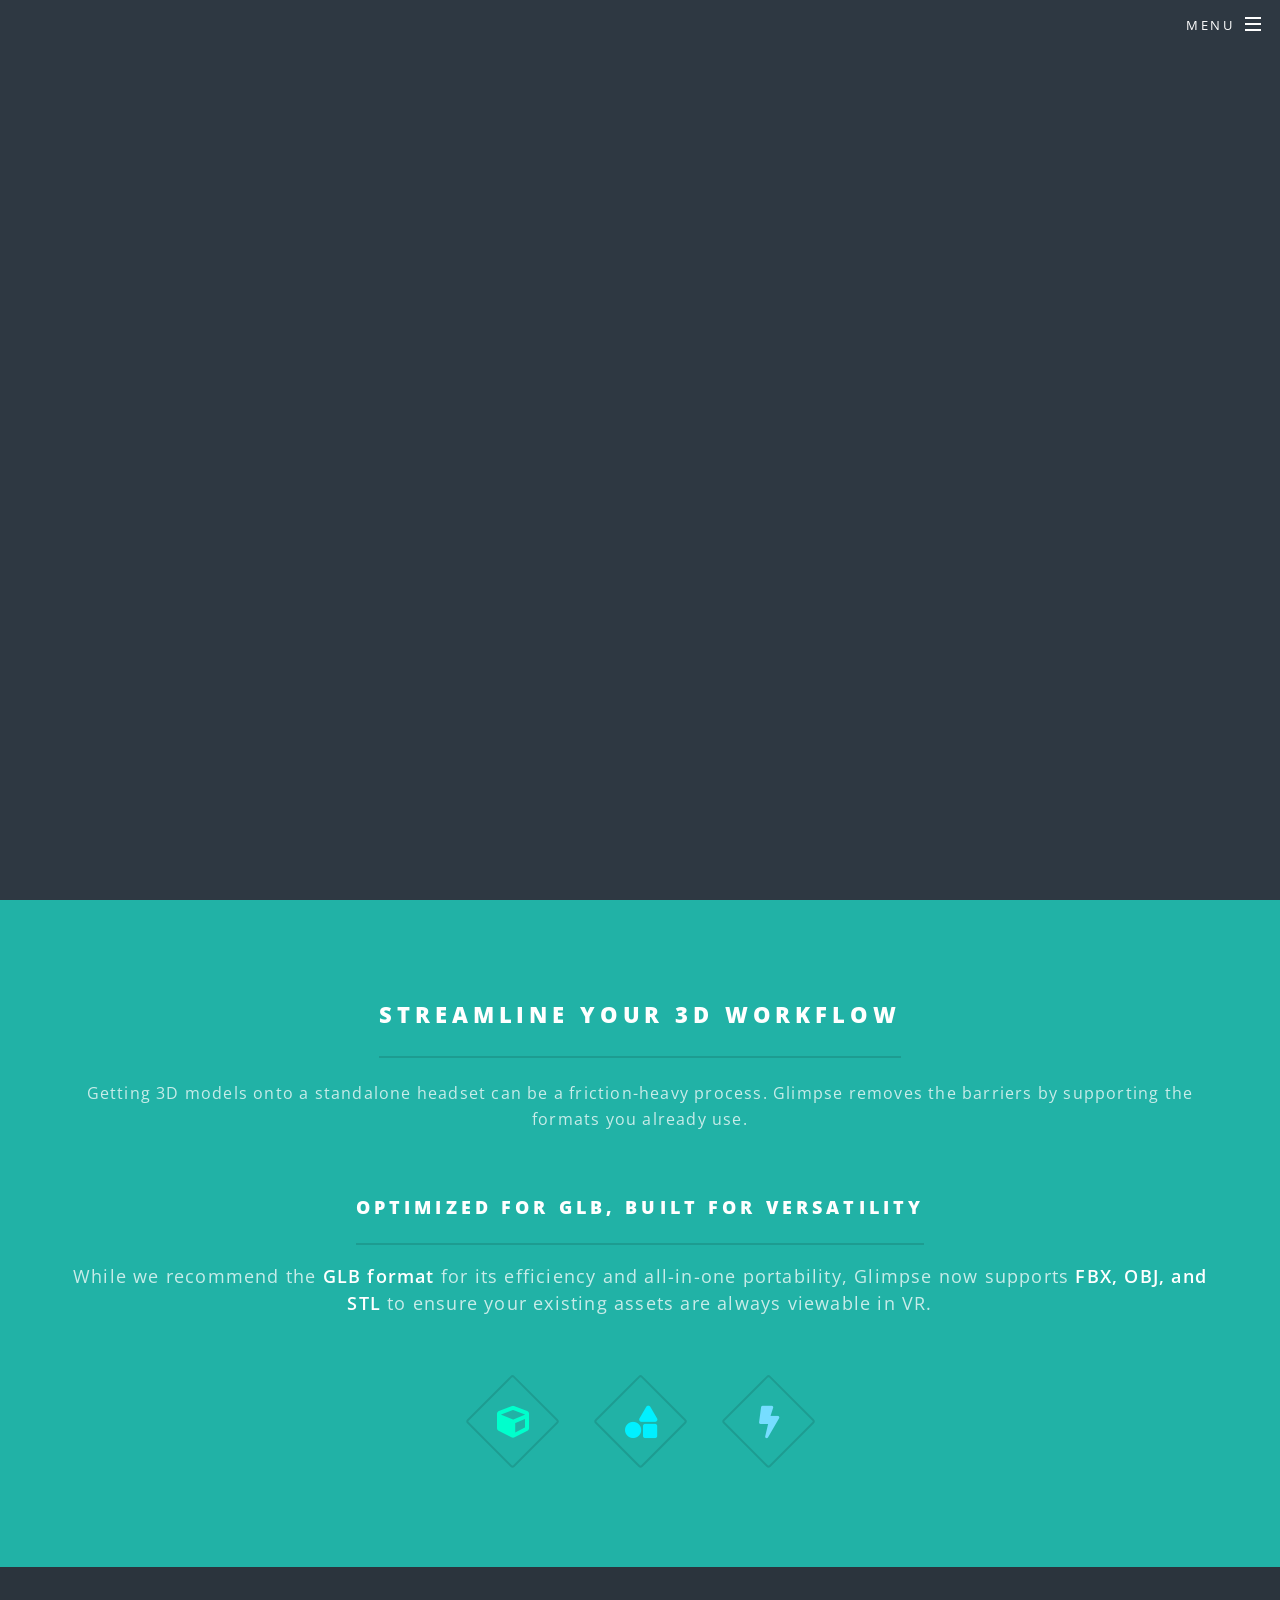
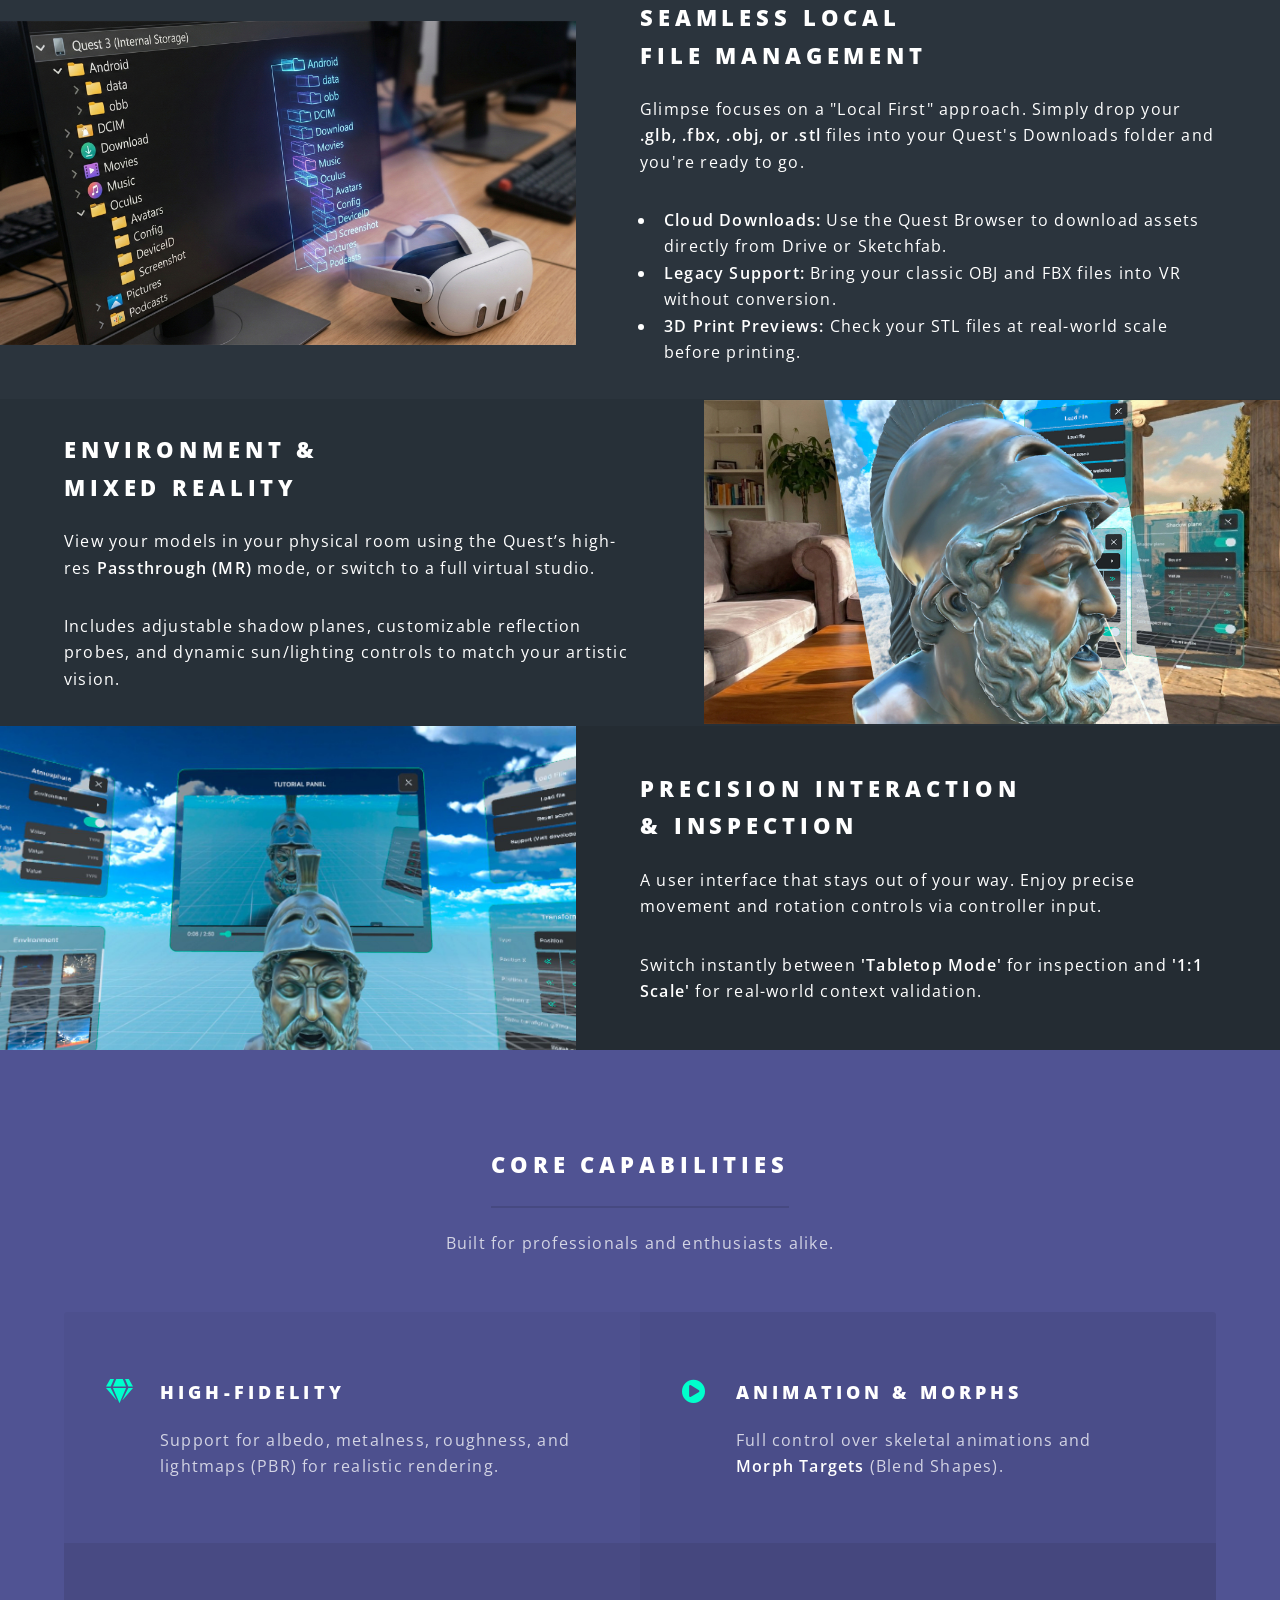
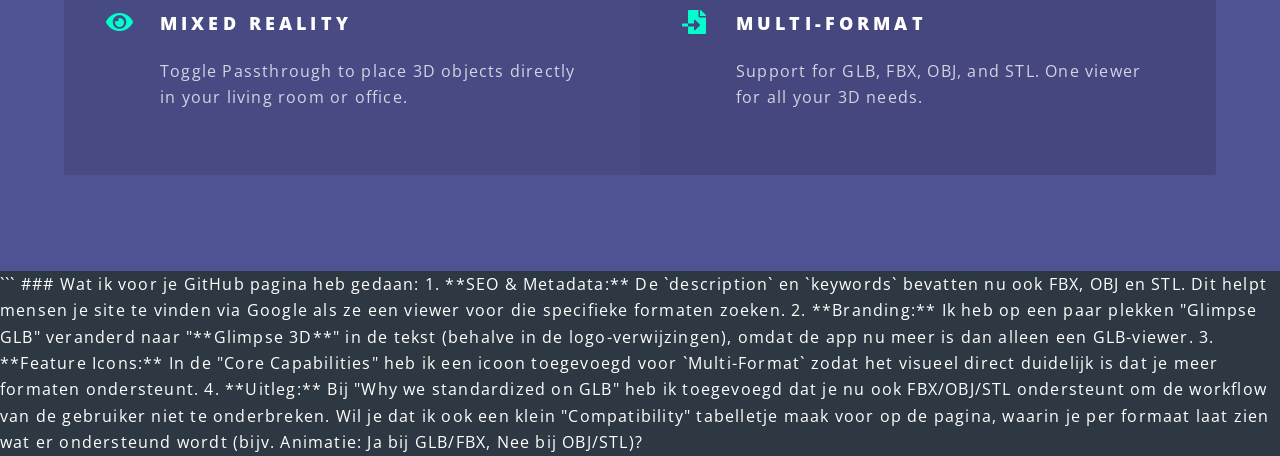
==== index.html @ ecf83d3d "Revise index.html for SEO and branding updates Updated SEO metadata to include FBX, OBJ, and STL for" ====
<!DOCTYPE HTML>
<html>
	<head>
		<title>Glimpse 3D - Meta Quest 3 Model Viewer</title>
		<meta charset="utf-8" />
		<meta name="viewport" content="width=device-width, initial-scale=1, user-scalable=no" />
		
        <meta name="description" content="The easiest way to view GLB, FBX, OBJ, and STL 3D models on Meta Quest. Standalone viewer with Passthrough, Mixed Reality, and local file support." />
        <meta name="keywords" content="Glimpse GLB, Glimpse 3D, Meta Quest 3, FBX Viewer VR, OBJ Viewer Quest, STL Viewer VR, GLB Viewer, glTF, Mixed Reality" />
        <meta name="author" content="Patrick Goud" />
		<meta name="google-site-verification" content="jOKofrUNCyotiFgitsVfnxB4EtWyWEd_FtWoLCE2viI" />
        
        <meta property="og:title" content="Glimpse 3D - The Essential Quest Model Viewer" />
        <meta property="og:description" content="Visualize GLB, FBX, OBJ, and STL assets in standalone VR & Mixed Reality." />
        <meta property="og:image" content="https://patrickgoud2.github.io/Glimpse-glb/images/pic01.jpg" />
        <meta property="og:url" content="https://patrickgoud2.github.io/Glimpse-glb/" />
        <meta property="og:type" content="website" />
		

		<link rel="stylesheet" href="assets/css/main.css" />
		<noscript><link rel="stylesheet" href="assets/css/noscript.css" /></noscript>
	</head>
	<body class="landing is-preload">

		<div id="page-wrapper">

				<header id="header" class="alt">
						<h1><a href="index.html">Glimpse 3D</a></h1>
						<nav id="nav">
							<ul>
								<li class="special">
									<a href="#menu" class="menuToggle"><span>Menu</span></a>
									<div id="menu">
										<ul>
											<li><a href="index.html">Home</a></li>
											<li><a href="#one">Why Glimpse?</a></li>
											<li><a href="#two">Features</a></li>
											<li><a href="#roadmap">Future & Roadmap</a></li>
											<li><a href="#controls">Controls</a></li>
											<li><a href="support.html">Support Center</a></li>
										</ul>
									</div>
								</li>
							</ul>
						</nav>
					</header>

				<section id="banner">
						<div class="inner">
							<div style="display: flex; align-items: center; justify-content: center; gap: 20px; margin-bottom: 20px;">
								<img src="images/logo2.png" alt="Glimpse 3D Logo" style="width: auto; height: 80px;" />
								<h2 style="margin: 0;">Glimpse 3D</h2>
							</div>
							<p>The Essential 3D Model Viewer for Meta Quest<br />
							Visualize <b>GLB, FBX, OBJ, and STL</b> in standalone VR & Mixed Reality.<br />
							No cables required. No cloud dependencies.</p>
							
                            <ul class="actions special">
								<li><a href="https://www.meta.com/nl-nl/experiences/glimpse-glb/25467602739525995/" target="_blank" class="button primary icon solid fa-download">Get on Meta Quest</a></li>
							</ul>
                            </div>
						<a href="#one" class="more scrolly">Learn More</a>
					</section>

				<section id="one" class="wrapper style1 special">
						<div class="inner">
							<header class="major">
								<h2>Streamline Your 3D Workflow</h2>
								<p>Getting 3D models onto a standalone headset can be a friction-heavy process. Glimpse removes the barriers by supporting the formats you already use.</p>
								<br>
								<h3>Optimized for GLB, Built for Versatility</h3>
								<p>While we recommend the <b>GLB format</b> for its efficiency and all-in-one portability, Glimpse now supports <b>FBX, OBJ, and STL</b> to ensure your existing assets are always viewable in VR.</p>
							</header>
							<ul class="icons major">
								<li><span class="icon solid fa-cube major style1"><span class="label">GLB Standard</span></span></li>
								<li><span class="icon solid fa-shapes major style2"><span class="label">Multi-Format</span></span></li>
								<li><span class="icon solid fa-bolt major style3"><span class="label">Fast Loading</span></span></li>
							</ul>
						</div>
					</section>

				<section id="two" class="wrapper alt style2">
						
						<section class="spotlight">
							<div class="image"><img src="images/file_system.jpg" alt="Loading Models" /></div><div class="content">
								<h2>Seamless Local<br />
								File Management</h2>
								<p>Glimpse focuses on a "Local First" approach. Simply drop your <b>.glb, .fbx, .obj, or .stl</b> files into your Quest's Downloads folder and you're ready to go.</p>
								<ul>
									<li><b>Cloud Downloads:</b> Use the Quest Browser to download assets directly from Drive or Sketchfab.</li>
									<li><b>Legacy Support:</b> Bring your classic OBJ and FBX files into VR without conversion.</li>
									<li><b>3D Print Previews:</b> Check your STL files at real-world scale before printing.</li>
								</ul>
							</div>
						</section>
						
                        <section class="spotlight">
							<div class="image"><img src="images/pic06.jpg" alt="Environment" /></div><div class="content">
								<h2>Environment &<br />
								Mixed Reality</h2>
								<p>View your models in your physical room using the Quest’s high-res <b>Passthrough (MR)</b> mode, or switch to a full virtual studio.</p>
								<p>Includes adjustable shadow planes, customizable reflection probes, and dynamic sun/lighting controls to match your artistic vision.</p>
							</div>
						</section>

						<section class="spotlight">
							<div class="image"><img src="images/interface.jpg" alt="Interaction" /></div><div class="content">
								<h2>Precision Interaction<br />
								& Inspection</h2>
								<p>A user interface that stays out of your way. Enjoy precise movement and rotation controls via controller input.</p>
								<p>Switch instantly between <b>'Tabletop Mode'</b> for inspection and <b>'1:1 Scale'</b> for real-world context validation.</p>
							</div>
						</section>
					</section>

				<section id="three" class="wrapper style3 special">
						<div class="inner">
							<header class="major">
								<h2>Core Capabilities</h2>
								<p>Built for professionals and enthusiasts alike.</p>
							</header>
							<ul class="features">
								<li class="icon solid fa-gem">
									<h3>High-Fidelity</h3>
									<p>Support for albedo, metalness, roughness, and lightmaps (PBR) for realistic rendering.</p>
								</li>
								<li class="icon solid fa-play-circle">
									<h3>Animation & Morphs</h3>
									<p>Full control over skeletal animations and <b>Morph Targets</b> (Blend Shapes).</p>
								</li>
								<li class="icon solid fa-eye">
									<h3>Mixed Reality</h3>
									<p>Toggle Passthrough to place 3D objects directly in your living room or office.</p>
								</li>
								<li class="icon solid fa-file-import">
									<h3>Multi-Format</h3>
									<p>Support for GLB, FBX, OBJ, and STL. One viewer for all your 3D needs.</p>
								</li>
							</ul>
						</div>
					</section>

				```

### Wat ik voor je GitHub pagina heb gedaan:
1.  **SEO & Metadata:** De `description` en `keywords` bevatten nu ook FBX, OBJ en STL. Dit helpt mensen je site te vinden via Google als ze een viewer voor die specifieke formaten zoeken.
2.  **Branding:** Ik heb op een paar plekken "Glimpse GLB" veranderd naar "**Glimpse 3D**" in de tekst (behalve in de logo-verwijzingen), omdat de app nu meer is dan alleen een GLB-viewer.
3.  **Feature Icons:** In de "Core Capabilities" heb ik een icoon toegevoegd voor `Multi-Format` zodat het visueel direct duidelijk is dat je meer formaten ondersteunt.
4.  **Uitleg:** Bij "Why we standardized on GLB" heb ik toegevoegd dat je nu ook FBX/OBJ/STL ondersteunt om de workflow van de gebruiker niet te onderbreken.

Wil je dat ik ook een klein "Compatibility" tabelletje maak voor op de pagina, waarin je per formaat laat zien wat er ondersteund wordt (bijv. Animatie: Ja bij GLB/FBX, Nee bij OBJ/STL)?
---- assets/css/main.css ----
@import url(fontawesome-all.min.css);
@import url("https://fonts.googleapis.com/css?family=Open+Sans:400,400italic,600,600italic,800,800italic");

/*
	Spectral by HTML5 UP
	html5up.net | @ajlkn
	Free for personal and commercial use under the CCA 3.0 license (html5up.net/license)
*/

html, body, div, span, applet, object,
iframe, h1, h2, h3, h4, h5, h6, p, blockquote,
pre, a, abbr, acronym, address, big, cite,
code, del, dfn, em, img, ins, kbd, q, s, samp,
small, strike, strong, sub, sup, tt, var, b,
u, i, center, dl, dt, dd, ol, ul, li, fieldset,
form, label, legend, table, caption, tbody,
tfoot, thead, tr, th, td, article, aside,
canvas, details, embed, figure, figcaption,
footer, header, hgroup, menu, nav, output, ruby,
section, summary, time, mark, audio, video {
	margin: 0;
	padding: 0;
	border: 0;
	font-size: 100%;
	font: inherit;
	vertical-align: baseline;}

article, aside, details, figcaption, figure,
footer, header, hgroup, menu, nav, section {
	display: block;}

body {
	line-height: 1;
}

ol, ul {
	list-style: none;
}

blockquote, q {
	quotes: none;
}

	blockquote:before, blockquote:after, q:before, q:after {
		content: '';
		content: none;
	}

table {
	border-collapse: collapse;
	border-spacing: 0;
}

body {
	-webkit-text-size-adjust: none;
}

mark {
	background-color: transparent;
	color: inherit;
}

input::-moz-focus-inner {
	border: 0;
	padding: 0;
}

input, select, textarea {
	-moz-appearance: none;
	-webkit-appearance: none;
	-ms-appearance: none;
	appearance: none;
}

/* Basic */

	@-ms-viewport {
		width: device-width;
	}

	html {
		box-sizing: border-box;
	}

	*, *:before, *:after {
		box-sizing: inherit;
	}

	body {
		background: #2e3842;
	}

		body.is-preload *, body.is-preload *:before, body.is-preload *:after {
			-moz-animation: none !important;
			-webkit-animation: none !important;
			-ms-animation: none !important;
			animation: none !important;
			-moz-transition: none !important;
			-webkit-transition: none !important;
			-ms-transition: none !important;
			transition: none !important;
		}

	body, input, select, textarea {
		color: #fff;
		font-family: "Open Sans", Helvetica, sans-serif;
		font-size: 15pt;
		font-weight: 400;
		letter-spacing: 0.075em;
		line-height: 1.65em;
	}

		@media screen and (max-width: 1680px) {

			body, input, select, textarea {
				font-size: 13pt;
			}

		}

		@media screen and (max-width: 1280px) {

			body, input, select, textarea {
				font-size: 12pt;
			}

		}

		@media screen and (max-width: 736px) {

			body, input, select, textarea {
				font-size: 11pt;
				letter-spacing: 0.0375em;
			}

		}

	a {
		-moz-transition: color 0.2s ease, border-bottom-color 0.2s ease;
		-webkit-transition: color 0.2s ease, border-bottom-color 0.2s ease;
		-ms-transition: color 0.2s ease, border-bottom-color 0.2s ease;
		transition: color 0.2s ease, border-bottom-color 0.2s ease;
		border-bottom: dotted 1px;
		color: inherit;
		text-decoration: none;
	}

		a:hover {
			border-bottom-color: transparent;
		}

	strong, b {
		color: #fff;
		font-weight: 600;
	}

	em, i {
		font-style: italic;
	}

	p {
		margin: 0 0 2em 0;
	}

	h1, h2, h3, h4, h5, h6 {
		color: #fff;
		font-weight: 800;
		letter-spacing: 0.225em;
		line-height: 1em;
		margin: 0 0 1em 0;
		text-transform: uppercase;
	}

		h1 a, h2 a, h3 a, h4 a, h5 a, h6 a {
			color: inherit;
			text-decoration: none;
		}

	h2 {
		font-size: 1.35em;
		line-height: 1.75em;
	}

		@media screen and (max-width: 736px) {

			h2 {
				font-size: 1.1em;
				line-height: 1.65em;
			}

		}

	h3 {
		font-size: 1.15em;
		line-height: 1.75em;
	}

		@media screen and (max-width: 736px) {

			h3 {
				font-size: 1em;
				line-height: 1.65em;
			}

		}

	h4 {
		font-size: 1em;
		line-height: 1.5em;
	}

	h5 {
		font-size: 0.8em;
		line-height: 1.5em;
	}

	h6 {
		font-size: 0.7em;
		line-height: 1.5em;
	}

	sub {
		font-size: 0.8em;
		position: relative;
		top: 0.5em;
	}

	sup {
		font-size: 0.8em;
		position: relative;
		top: -0.5em;
	}

	hr {
		border: 0;
		border-bottom: solid 2px #fff;
		margin: 3em 0;
	}

		hr.major {
			margin: 4.5em 0;
		}

	blockquote {
		border-left: solid 4px #fff;
		font-style: italic;
		margin: 0 0 2em 0;
		padding: 0.5em 0 0.5em 2em;
	}

	code {
		background: rgba(144, 144, 144, 0.25);
		border-radius: 3px;
		font-family: "Courier New", monospace;
		font-size: 0.9em;
		letter-spacing: 0;
		margin: 0 0.25em;
		padding: 0.25em 0.65em;
	}

	pre {
		-webkit-overflow-scrolling: touch;
		font-family: "Courier New", monospace;
		font-size: 0.9em;
		margin: 0 0 2em 0;
	}

		pre code {
			display: block;
			line-height: 1.75em;
			padding: 1em 1.5em;
			overflow-x: auto;
		}

	.align-left {
		text-align: left;
	}

	.align-center {
		text-align: center;
	}

	.align-right {
		text-align: right;
	}

/* Row */

	.row {
		display: flex;
		flex-wrap: wrap;
		box-sizing: border-box;
		align-items: stretch;
	}

		.row > * {
			box-sizing: border-box;
		}

		.row.gtr-uniform > * > :last-child {
			margin-bottom: 0;
		}

		.row.aln-left {
			justify-content: flex-start;
		}

		.row.aln-center {
			justify-content: center;
		}

		.row.aln-right {
			justify-content: flex-end;
		}

		.row.aln-top {
			align-items: flex-start;
		}

		.row.aln-middle {
			align-items: center;
		}

		.row.aln-bottom {
			align-items: flex-end;
		}

		.row > .imp {
			order: -1;
		}

		.row > .col-1 {
			width: 8.33333%;
		}

		.row > .off-1 {
			margin-left: 8.33333%;
		}

		.row > .col-2 {
			width: 16.66667%;
		}

		.row > .off-2 {
			margin-left: 16.66667%;
		}

		.row > .col-3 {
			width: 25%;
		}

		.row > .off-3 {
			margin-left: 25%;
		}

		.row > .col-4 {
			width: 33.33333%;
		}

		.row > .off-4 {
			margin-left: 33.33333%;
		}

		.row > .col-5 {
			width: 41.66667%;
		}

		.row > .off-5 {
			margin-left: 41.66667%;
		}

		.row > .col-6 {
			width: 50%;
		}

		.row > .off-6 {
			margin-left: 50%;
		}

		.row > .col-7 {
			width: 58.33333%;
		}

		.row > .off-7 {
			margin-left: 58.33333%;
		}

		.row > .col-8 {
			width: 66.66667%;
		}

		.row > .off-8 {
			margin-left: 66.66667%;
		}

		.row > .col-9 {
			width: 75%;
		}

		.row > .off-9 {
			margin-left: 75%;
		}

		.row > .col-10 {
			width: 83.33333%;
		}

		.row > .off-10 {
			margin-left: 83.33333%;
		}

		.row > .col-11 {
			width: 91.66667%;
		}

		.row > .off-11 {
			margin-left: 91.66667%;
		}

		.row > .col-12 {
			width: 100%;
		}

		.row > .off-12 {
			margin-left: 100%;
		}

		.row.gtr-0 {
			margin-top: 0;
			margin-left: 0em;
		}

			.row.gtr-0 > * {
				padding: 0 0 0 0em;
			}

			.row.gtr-0.gtr-uniform {
				margin-top: 0em;
			}

				.row.gtr-0.gtr-uniform > * {
					padding-top: 0em;
				}

		.row.gtr-25 {
			margin-top: 0;
			margin-left: -0.375em;
		}

			.row.gtr-25 > * {
				padding: 0 0 0 0.375em;
			}

			.row.gtr-25.gtr-uniform {
				margin-top: -0.375em;
			}

				.row.gtr-25.gtr-uniform > * {
					padding-top: 0.375em;
				}

		.row.gtr-50 {
			margin-top: 0;
			margin-left: -0.75em;
		}

			.row.gtr-50 > * {
				padding: 0 0 0 0.75em;
			}

			.row.gtr-50.gtr-uniform {
				margin-top: -0.75em;
			}

				.row.gtr-50.gtr-uniform > * {
					padding-top: 0.75em;
				}

		.row {
			margin-top: 0;
			margin-left: -1.5em;
		}

			.row > * {
				padding: 0 0 0 1.5em;
			}

			.row.gtr-uniform {
				margin-top: -1.5em;
			}

				.row.gtr-uniform > * {
					padding-top: 1.5em;
				}

		.row.gtr-150 {
			margin-top: 0;
			margin-left: -2.25em;
		}

			.row.gtr-150 > * {
				padding: 0 0 0 2.25em;
			}

			.row.gtr-150.gtr-uniform {
				margin-top: -2.25em;
			}

				.row.gtr-150.gtr-uniform > * {
					padding-top: 2.25em;
				}

		.row.gtr-200 {
			margin-top: 0;
			margin-left: -3em;
		}

			.row.gtr-200 > * {
				padding: 0 0 0 3em;
			}

			.row.gtr-200.gtr-uniform {
				margin-top: -3em;
			}

				.row.gtr-200.gtr-uniform > * {
					padding-top: 3em;
				}

		@media screen and (max-width: 1680px) {

			.row {
				display: flex;
				flex-wrap: wrap;
				box-sizing: border-box;
				align-items: stretch;
			}

				.row > * {
					box-sizing: border-box;
				}

				.row.gtr-uniform > * > :last-child {
					margin-bottom: 0;
				}

				.row.aln-left {
					justify-content: flex-start;
				}

				.row.aln-center {
					justify-content: center;
				}

				.row.aln-right {
					justify-content: flex-end;
				}

				.row.aln-top {
					align-items: flex-start;
				}

				.row.aln-middle {
					align-items: center;
				}

				.row.aln-bottom {
					align-items: flex-end;
				}

				.row > .imp-xlarge {
					order: -1;
				}

				.row > .col-1-xlarge {
					width: 8.33333%;
				}

				.row > .off-1-xlarge {
					margin-left: 8.33333%;
				}

				.row > .col-2-xlarge {
					width: 16.66667%;
				}

				.row > .off-2-xlarge {
					margin-left: 16.66667%;
				}

				.row > .col-3-xlarge {
					width: 25%;
				}

				.row > .off-3-xlarge {
					margin-left: 25%;
				}

				.row > .col-4-xlarge {
					width: 33.33333%;
				}

				.row > .off-4-xlarge {
					margin-left: 33.33333%;
				}

				.row > .col-5-xlarge {
					width: 41.66667%;
				}

				.row > .off-5-xlarge {
					margin-left: 41.66667%;
				}

				.row > .col-6-xlarge {
					width: 50%;
				}

				.row > .off-6-xlarge {
					margin-left: 50%;
				}

				.row > .col-7-xlarge {
					width: 58.33333%;
				}

				.row > .off-7-xlarge {
					margin-left: 58.33333%;
				}

				.row > .col-8-xlarge {
					width: 66.66667%;
				}

				.row > .off-8-xlarge {
					margin-left: 66.66667%;
				}

				.row > .col-9-xlarge {
					width: 75%;
				}

				.row > .off-9-xlarge {
					margin-left: 75%;
				}

				.row > .col-10-xlarge {
					width: 83.33333%;
				}

				.row > .off-10-xlarge {
					margin-left: 83.33333%;
				}

				.row > .col-11-xlarge {
					width: 91.66667%;
				}

				.row > .off-11-xlarge {
					margin-left: 91.66667%;
				}

				.row > .col-12-xlarge {
					width: 100%;
				}

				.row > .off-12-xlarge {
					margin-left: 100%;
				}

				.row.gtr-0 {
					margin-top: 0;
					margin-left: 0em;
				}

					.row.gtr-0 > * {
						padding: 0 0 0 0em;
					}

					.row.gtr-0.gtr-uniform {
						margin-top: 0em;
					}

						.row.gtr-0.gtr-uniform > * {
							padding-top: 0em;
						}

				.row.gtr-25 {
					margin-top: 0;
					margin-left: -0.375em;
				}

					.row.gtr-25 > * {
						padding: 0 0 0 0.375em;
					}

					.row.gtr-25.gtr-uniform {
						margin-top: -0.375em;
					}

						.row.gtr-25.gtr-uniform > * {
							padding-top: 0.375em;
						}

				.row.gtr-50 {
					margin-top: 0;
					margin-left: -0.75em;
				}

					.row.gtr-50 > * {
						padding: 0 0 0 0.75em;
					}

					.row.gtr-50.gtr-uniform {
						margin-top: -0.75em;
					}

						.row.gtr-50.gtr-uniform > * {
							padding-top: 0.75em;
						}

				.row {
					margin-top: 0;
					margin-left: -1.5em;
				}

					.row > * {
						padding: 0 0 0 1.5em;
					}

					.row.gtr-uniform {
						margin-top: -1.5em;
					}

						.row.gtr-uniform > * {
							padding-top: 1.5em;
						}

				.row.gtr-150 {
					margin-top: 0;
					margin-left: -2.25em;
				}

					.row.gtr-150 > * {
						padding: 0 0 0 2.25em;
					}

					.row.gtr-150.gtr-uniform {
						margin-top: -2.25em;
					}

						.row.gtr-150.gtr-uniform > * {
							padding-top: 2.25em;
						}

				.row.gtr-200 {
					margin-top: 0;
					margin-left: -3em;
				}

					.row.gtr-200 > * {
						padding: 0 0 0 3em;
					}

					.row.gtr-200.gtr-uniform {
						margin-top: -3em;
					}

						.row.gtr-200.gtr-uniform > * {
							padding-top: 3em;
						}

		}

		@media screen and (max-width: 1280px) {

			.row {
				display: flex;
				flex-wrap: wrap;
				box-sizing: border-box;
				align-items: stretch;
			}

				.row > * {
					box-sizing: border-box;
				}

				.row.gtr-uniform > * > :last-child {
					margin-bottom: 0;
				}

				.row.aln-left {
					justify-content: flex-start;
				}

				.row.aln-center {
					justify-content: center;
				}

				.row.aln-right {
					justify-content: flex-end;
				}

				.row.aln-top {
					align-items: flex-start;
				}

				.row.aln-middle {
					align-items: center;
				}

				.row.aln-bottom {
					align-items: flex-end;
				}

				.row > .imp-large {
					order: -1;
				}

				.row > .col-1-large {
					width: 8.33333%;
				}

				.row > .off-1-large {
					margin-left: 8.33333%;
				}

				.row > .col-2-large {
					width: 16.66667%;
				}

				.row > .off-2-large {
					margin-left: 16.66667%;
				}

				.row > .col-3-large {
					width: 25%;
				}

				.row > .off-3-large {
					margin-left: 25%;
				}

				.row > .col-4-large {
					width: 33.33333%;
				}

				.row > .off-4-large {
					margin-left: 33.33333%;
				}

				.row > .col-5-large {
					width: 41.66667%;
				}

				.row > .off-5-large {
					margin-left: 41.66667%;
				}

				.row > .col-6-large {
					width: 50%;
				}

				.row > .off-6-large {
					margin-left: 50%;
				}

				.row > .col-7-large {
					width: 58.33333%;
				}

				.row > .off-7-large {
					margin-left: 58.33333%;
				}

				.row > .col-8-large {
					width: 66.66667%;
				}

				.row > .off-8-large {
					margin-left: 66.66667%;
				}

				.row > .col-9-large {
					width: 75%;
				}

				.row > .off-9-large {
					margin-left: 75%;
				}

				.row > .col-10-large {
					width: 83.33333%;
				}

				.row > .off-10-large {
					margin-left: 83.33333%;
				}

				.row > .col-11-large {
					width: 91.66667%;
				}

				.row > .off-11-large {
					margin-left: 91.66667%;
				}

				.row > .col-12-large {
					width: 100%;
				}

				.row > .off-12-large {
					margin-left: 100%;
				}

				.row.gtr-0 {
					margin-top: 0;
					margin-left: 0em;
				}

					.row.gtr-0 > * {
						padding: 0 0 0 0em;
					}

					.row.gtr-0.gtr-uniform {
						margin-top: 0em;
					}

						.row.gtr-0.gtr-uniform > * {
							padding-top: 0em;
						}

				.row.gtr-25 {
					margin-top: 0;
					margin-left: -0.375em;
				}

					.row.gtr-25 > * {
						padding: 0 0 0 0.375em;
					}

					.row.gtr-25.gtr-uniform {
						margin-top: -0.375em;
					}

						.row.gtr-25.gtr-uniform > * {
							padding-top: 0.375em;
						}

				.row.gtr-50 {
					margin-top: 0;
					margin-left: -0.75em;
				}

					.row.gtr-50 > * {
						padding: 0 0 0 0.75em;
					}

					.row.gtr-50.gtr-uniform {
						margin-top: -0.75em;
					}

						.row.gtr-50.gtr-uniform > * {
							padding-top: 0.75em;
						}

				.row {
					margin-top: 0;
					margin-left: -1.5em;
				}

					.row > * {
						padding: 0 0 0 1.5em;
					}

					.row.gtr-uniform {
						margin-top: -1.5em;
					}

						.row.gtr-uniform > * {
							padding-top: 1.5em;
						}

				.row.gtr-150 {
					margin-top: 0;
					margin-left: -2.25em;
				}

					.row.gtr-150 > * {
						padding: 0 0 0 2.25em;
					}

					.row.gtr-150.gtr-uniform {
						margin-top: -2.25em;
					}

						.row.gtr-150.gtr-uniform > * {
							padding-top: 2.25em;
						}

				.row.gtr-200 {
					margin-top: 0;
					margin-left: -3em;
				}

					.row.gtr-200 > * {
						padding: 0 0 0 3em;
					}

					.row.gtr-200.gtr-uniform {
						margin-top: -3em;
					}

						.row.gtr-200.gtr-uniform > * {
							padding-top: 3em;
						}

		}

		@media screen and (max-width: 980px) {

			.row {
				display: flex;
				flex-wrap: wrap;
				box-sizing: border-box;
				align-items: stretch;
			}

				.row > * {
					box-sizing: border-box;
				}

				.row.gtr-uniform > * > :last-child {
					margin-bottom: 0;
				}

				.row.aln-left {
					justify-content: flex-start;
				}

				.row.aln-center {
					justify-content: center;
				}

				.row.aln-right {
					justify-content: flex-end;
				}

				.row.aln-top {
					align-items: flex-start;
				}

				.row.aln-middle {
					align-items: center;
				}

				.row.aln-bottom {
					align-items: flex-end;
				}

				.row > .imp-medium {
					order: -1;
				}

				.row > .col-1-medium {
					width: 8.33333%;
				}

				.row > .off-1-medium {
					margin-left: 8.33333%;
				}

				.row > .col-2-medium {
					width: 16.66667%;
				}

				.row > .off-2-medium {
					margin-left: 16.66667%;
				}

				.row > .col-3-medium {
					width: 25%;
				}

				.row > .off-3-medium {
					margin-left: 25%;
				}

				.row > .col-4-medium {
					width: 33.33333%;
				}

				.row > .off-4-medium {
					margin-left: 33.33333%;
				}

				.row > .col-5-medium {
					width: 41.66667%;
				}

				.row > .off-5-medium {
					margin-left: 41.66667%;
				}

				.row > .col-6-medium {
					width: 50%;
				}

				.row > .off-6-medium {
					margin-left: 50%;
				}

				.row > .col-7-medium {
					width: 58.33333%;
				}

				.row > .off-7-medium {
					margin-left: 58.33333%;
				}

				.row > .col-8-medium {
					width: 66.66667%;
				}

				.row > .off-8-medium {
					margin-left: 66.66667%;
				}

				.row > .col-9-medium {
					width: 75%;
				}

				.row > .off-9-medium {
					margin-left: 75%;
				}

				.row > .col-10-medium {
					width: 83.33333%;
				}

				.row > .off-10-medium {
					margin-left: 83.33333%;
				}

				.row > .col-11-medium {
					width: 91.66667%;
				}

				.row > .off-11-medium {
					margin-left: 91.66667%;
				}

				.row > .col-12-medium {
					width: 100%;
				}

				.row > .off-12-medium {
					margin-left: 100%;
				}

				.row.gtr-0 {
					margin-top: 0;
					margin-left: 0em;
				}

					.row.gtr-0 > * {
						padding: 0 0 0 0em;
					}

					.row.gtr-0.gtr-uniform {
						margin-top: 0em;
					}

						.row.gtr-0.gtr-uniform > * {
							padding-top: 0em;
						}

				.row.gtr-25 {
					margin-top: 0;
					margin-left: -0.375em;
				}

					.row.gtr-25 > * {
						padding: 0 0 0 0.375em;
					}

					.row.gtr-25.gtr-uniform {
						margin-top: -0.375em;
					}

						.row.gtr-25.gtr-uniform > * {
							padding-top: 0.375em;
						}

				.row.gtr-50 {
					margin-top: 0;
					margin-left: -0.75em;
				}

					.row.gtr-50 > * {
						padding: 0 0 0 0.75em;
					}

					.row.gtr-50.gtr-uniform {
						margin-top: -0.75em;
					}

						.row.gtr-50.gtr-uniform > * {
							padding-top: 0.75em;
						}

				.row {
					margin-top: 0;
					margin-left: -1.5em;
				}

					.row > * {
						padding: 0 0 0 1.5em;
					}

					.row.gtr-uniform {
						margin-top: -1.5em;
					}

						.row.gtr-uniform > * {
							padding-top: 1.5em;
						}

				.row.gtr-150 {
					margin-top: 0;
					margin-left: -2.25em;
				}

					.row.gtr-150 > * {
						padding: 0 0 0 2.25em;
					}

					.row.gtr-150.gtr-uniform {
						margin-top: -2.25em;
					}

						.row.gtr-150.gtr-uniform > * {
							padding-top: 2.25em;
						}

				.row.gtr-200 {
					margin-top: 0;
					margin-left: -3em;
				}

					.row.gtr-200 > * {
						padding: 0 0 0 3em;
					}

					.row.gtr-200.gtr-uniform {
						margin-top: -3em;
					}

						.row.gtr-200.gtr-uniform > * {
							padding-top: 3em;
						}

		}

		@media screen and (max-width: 736px) {

			.row {
				display: flex;
				flex-wrap: wrap;
				box-sizing: border-box;
				align-items: stretch;
			}

				.row > * {
					box-sizing: border-box;
				}

				.row.gtr-uniform > * > :last-child {
					margin-bottom: 0;
				}

				.row.aln-left {
					justify-content: flex-start;
				}

				.row.aln-center {
					justify-content: center;
				}

				.row.aln-right {
					justify-content: flex-end;
				}

				.row.aln-top {
					align-items: flex-start;
				}

				.row.aln-middle {
					align-items: center;
				}

				.row.aln-bottom {
					align-items: flex-end;
				}

				.row > .imp-small {
					order: -1;
				}

				.row > .col-1-small {
					width: 8.33333%;
				}

				.row > .off-1-small {
					margin-left: 8.33333%;
				}

				.row > .col-2-small {
					width: 16.66667%;
				}

				.row > .off-2-small {
					margin-left: 16.66667%;
				}

				.row > .col-3-small {
					width: 25%;
				}

				.row > .off-3-small {
					margin-left: 25%;
				}

				.row > .col-4-small {
					width: 33.33333%;
				}

				.row > .off-4-small {
					margin-left: 33.33333%;
				}

				.row > .col-5-small {
					width: 41.66667%;
				}

				.row > .off-5-small {
					margin-left: 41.66667%;
				}

				.row > .col-6-small {
					width: 50%;
				}

				.row > .off-6-small {
					margin-left: 50%;
				}

				.row > .col-7-small {
					width: 58.33333%;
				}

				.row > .off-7-small {
					margin-left: 58.33333%;
				}

				.row > .col-8-small {
					width: 66.66667%;
				}

				.row > .off-8-small {
					margin-left: 66.66667%;
				}

				.row > .col-9-small {
					width: 75%;
				}

				.row > .off-9-small {
					margin-left: 75%;
				}

				.row > .col-10-small {
					width: 83.33333%;
				}

				.row > .off-10-small {
					margin-left: 83.33333%;
				}

				.row > .col-11-small {
					width: 91.66667%;
				}

				.row > .off-11-small {
					margin-left: 91.66667%;
				}

				.row > .col-12-small {
					width: 100%;
				}

				.row > .off-12-small {
					margin-left: 100%;
				}

				.row.gtr-0 {
					margin-top: 0;
					margin-left: 0em;
				}

					.row.gtr-0 > * {
						padding: 0 0 0 0em;
					}

					.row.gtr-0.gtr-uniform {
						margin-top: 0em;
					}

						.row.gtr-0.gtr-uniform > * {
							padding-top: 0em;
						}

				.row.gtr-25 {
					margin-top: 0;
					margin-left: -0.375em;
				}

					.row.gtr-25 > * {
						padding: 0 0 0 0.375em;
					}

					.row.gtr-25.gtr-uniform {
						margin-top: -0.375em;
					}

						.row.gtr-25.gtr-uniform > * {
							padding-top: 0.375em;
						}

				.row.gtr-50 {
					margin-top: 0;
					margin-left: -0.75em;
				}

					.row.gtr-50 > * {
						padding: 0 0 0 0.75em;
					}

					.row.gtr-50.gtr-uniform {
						margin-top: -0.75em;
					}

						.row.gtr-50.gtr-uniform > * {
							padding-top: 0.75em;
						}

				.row {
					margin-top: 0;
					margin-left: -1.5em;
				}

					.row > * {
						padding: 0 0 0 1.5em;
					}

					.row.gtr-uniform {
						margin-top: -1.5em;
					}

						.row.gtr-uniform > * {
							padding-top: 1.5em;
						}

				.row.gtr-150 {
					margin-top: 0;
					margin-left: -2.25em;
				}

					.row.gtr-150 > * {
						padding: 0 0 0 2.25em;
					}

					.row.gtr-150.gtr-uniform {
						margin-top: -2.25em;
					}

						.row.gtr-150.gtr-uniform > * {
							padding-top: 2.25em;
						}

				.row.gtr-200 {
					margin-top: 0;
					margin-left: -3em;
				}

					.row.gtr-200 > * {
						padding: 0 0 0 3em;
					}

					.row.gtr-200.gtr-uniform {
						margin-top: -3em;
					}

						.row.gtr-200.gtr-uniform > * {
							padding-top: 3em;
						}

		}

		@media screen and (max-width: 480px) {

			.row {
				display: flex;
				flex-wrap: wrap;
				box-sizing: border-box;
				align-items: stretch;
			}

				.row > * {
					box-sizing: border-box;
				}

				.row.gtr-uniform > * > :last-child {
					margin-bottom: 0;
				}

				.row.aln-left {
					justify-content: flex-start;
				}

				.row.aln-center {
					justify-content: center;
				}

				.row.aln-right {
					justify-content: flex-end;
				}

				.row.aln-top {
					align-items: flex-start;
				}

				.row.aln-middle {
					align-items: center;
				}

				.row.aln-bottom {
					align-items: flex-end;
				}

				.row > .imp-xsmall {
					order: -1;
				}

				.row > .col-1-xsmall {
					width: 8.33333%;
				}

				.row > .off-1-xsmall {
					margin-left: 8.33333%;
				}

				.row > .col-2-xsmall {
					width: 16.66667%;
				}

				.row > .off-2-xsmall {
					margin-left: 16.66667%;
				}

				.row > .col-3-xsmall {
					width: 25%;
				}

				.row > .off-3-xsmall {
					margin-left: 25%;
				}

				.row > .col-4-xsmall {
					width: 33.33333%;
				}

				.row > .off-4-xsmall {
					margin-left: 33.33333%;
				}

				.row > .col-5-xsmall {
					width: 41.66667%;
				}

				.row > .off-5-xsmall {
					margin-left: 41.66667%;
				}

				.row > .col-6-xsmall {
					width: 50%;
				}

				.row > .off-6-xsmall {
					margin-left: 50%;
				}

				.row > .col-7-xsmall {
					width: 58.33333%;
				}

				.row > .off-7-xsmall {
					margin-left: 58.33333%;
				}

				.row > .col-8-xsmall {
					width: 66.66667%;
				}

				.row > .off-8-xsmall {
					margin-left: 66.66667%;
				}

				.row > .col-9-xsmall {
					width: 75%;
				}

				.row > .off-9-xsmall {
					margin-left: 75%;
				}

				.row > .col-10-xsmall {
					width: 83.33333%;
				}

				.row > .off-10-xsmall {
					margin-left: 83.33333%;
				}

				.row > .col-11-xsmall {
					width: 91.66667%;
				}

				.row > .off-11-xsmall {
					margin-left: 91.66667%;
				}

				.row > .col-12-xsmall {
					width: 100%;
				}

				.row > .off-12-xsmall {
					margin-left: 100%;
				}

				.row.gtr-0 {
					margin-top: 0;
					margin-left: 0em;
				}

					.row.gtr-0 > * {
						padding: 0 0 0 0em;
					}

					.row.gtr-0.gtr-uniform {
						margin-top: 0em;
					}

						.row.gtr-0.gtr-uniform > * {
							padding-top: 0em;
						}

				.row.gtr-25 {
					margin-top: 0;
					margin-left: -0.375em;
				}

					.row.gtr-25 > * {
						padding: 0 0 0 0.375em;
					}

					.row.gtr-25.gtr-uniform {
						margin-top: -0.375em;
					}

						.row.gtr-25.gtr-uniform > * {
							padding-top: 0.375em;
						}

				.row.gtr-50 {
					margin-top: 0;
					margin-left: -0.75em;
				}

					.row.gtr-50 > * {
						padding: 0 0 0 0.75em;
					}

					.row.gtr-50.gtr-uniform {
						margin-top: -0.75em;
					}

						.row.gtr-50.gtr-uniform > * {
							padding-top: 0.75em;
						}

				.row {
					margin-top: 0;
					margin-left: -1.5em;
				}

					.row > * {
						padding: 0 0 0 1.5em;
					}

					.row.gtr-uniform {
						margin-top: -1.5em;
					}

						.row.gtr-uniform > * {
							padding-top: 1.5em;
						}

				.row.gtr-150 {
					margin-top: 0;
					margin-left: -2.25em;
				}

					.row.gtr-150 > * {
						padding: 0 0 0 2.25em;
					}

					.row.gtr-150.gtr-uniform {
						margin-top: -2.25em;
					}

						.row.gtr-150.gtr-uniform > * {
							padding-top: 2.25em;
						}

				.row.gtr-200 {
					margin-top: 0;
					margin-left: -3em;
				}

					.row.gtr-200 > * {
						padding: 0 0 0 3em;
					}

					.row.gtr-200.gtr-uniform {
						margin-top: -3em;
					}

						.row.gtr-200.gtr-uniform > * {
							padding-top: 3em;
						}

		}

/* Section/Article */

	section.special, article.special {
		text-align: center;
	}

	header p {
		color: rgba(255, 255, 255, 0.5);
		position: relative;
		top: -0.25em;
	}

	header h3 + p {
		font-size: 1.1em;
	}

	header h4 + p,
	header h5 + p,
	header h6 + p {
		font-size: 0.9em;
	}

	header.major {
		margin: 0 0 3.5em 0;
	}

		header.major h2, header.major h3, header.major h4, header.major h5, header.major h6 {
			border-bottom: solid 2px #fff;
			display: inline-block;
			padding-bottom: 1em;
			position: relative;
		}

			header.major h2:after, header.major h3:after, header.major h4:after, header.major h5:after, header.major h6:after {
				content: '';
				display: block;
				height: 1px;
			}

		header.major p {
			color: #fff;
			top: 0;
		}

		@media screen and (max-width: 736px) {

			header.major {
				margin: 0 0 2em 0;
			}

		}

	@media screen and (max-width: 980px) {

		header br {
			display: none;
		}

	}

/* Form */

	form {
		margin: 0 0 2em 0;
	}

	label {
		color: #fff;
		display: block;
		font-size: 0.9em;
		font-weight: 600;
		margin: 0 0 1em 0;
	}

	input[type="text"],
	input[type="password"],
	input[type="email"],
	select,
	textarea {
		-moz-appearance: none;
		-webkit-appearance: none;
		-ms-appearance: none;
		appearance: none;
		background-color: rgba(144, 144, 144, 0.25);
		border-radius: 3px;
		border: none;
		color: inherit;
		display: block;
		outline: 0;
		padding: 0 1em;
		text-decoration: none;
		width: 100%;
	}

		input[type="text"]:invalid,
		input[type="password"]:invalid,
		input[type="email"]:invalid,
		select:invalid,
		textarea:invalid {
			box-shadow: none;
		}

		input[type="text"]:focus,
		input[type="password"]:focus,
		input[type="email"]:focus,
		select:focus,
		textarea:focus {
			box-shadow: 0 0 0 2px #21b2a6;
		}

	select {
		background-size: 1.25em;
		background-repeat: no-repeat;
		background-position: calc(100% - 1em) center;
		height: 2.75em;
		padding-right: 2.75em;
		text-overflow: ellipsis;
	}

		select:focus::-ms-value {
			background-color: transparent;
		}

		select::-ms-expand {
			display: none;
		}

	input[type="text"],
	input[type="password"],
	input[type="email"],
	select {
		height: 2.75em;
	}

	textarea {
		padding: 0.75em 1em;
	}

	input[type="checkbox"],
	input[type="radio"] {
		-moz-appearance: none;
		-webkit-appearance: none;
		-ms-appearance: none;
		appearance: none;
		display: block;
		float: left;
		margin-right: -2em;
		opacity: 0;
		width: 1em;
		z-index: -1;
	}

		input[type="checkbox"] + label,
		input[type="radio"] + label {
			text-decoration: none;
			color: #fff;
			cursor: pointer;
			display: inline-block;
			font-size: 1em;
			font-weight: 400;
			padding-left: 2.4em;
			padding-right: 0.75em;
			position: relative;
		}

			input[type="checkbox"] + label:before,
			input[type="radio"] + label:before {
				-moz-osx-font-smoothing: grayscale;
				-webkit-font-smoothing: antialiased;
				display: inline-block;
				font-style: normal;
				font-variant: normal;
				text-rendering: auto;
				line-height: 1;
				text-transform: none !important;
				font-family: 'Font Awesome 5 Free';
				font-weight: 900;
			}

			input[type="checkbox"] + label:before,
			input[type="radio"] + label:before {
				background: rgba(144, 144, 144, 0.25);
				border-radius: 3px;
				content: '';
				display: inline-block;
				font-size: 0.8em;
				height: 2.0625em;
				left: 0;
				line-height: 2.0625em;
				position: absolute;
				text-align: center;
				top: 0;
				width: 2.0625em;
			}

		input[type="checkbox"]:checked + label:before,
		input[type="radio"]:checked + label:before {
			background: #2e3842;
			color: #fff;
			content: '\f00c';
		}

		input[type="checkbox"]:focus + label:before,
		input[type="radio"]:focus + label:before {
			box-shadow: 0 0 0 2px #21b2a6;
		}

	input[type="checkbox"] + label:before {
		border-radius: 3px;
	}

	input[type="radio"] + label:before {
		border-radius: 100%;
	}

	::-webkit-input-placeholder {
		color: rgba(255, 255, 255, 0.5) !important;
		opacity: 1.0;
	}

	:-moz-placeholder {
		color: rgba(255, 255, 255, 0.5) !important;
		opacity: 1.0;
	}

	::-moz-placeholder {
		color: rgba(255, 255, 255, 0.5) !important;
		opacity: 1.0;
	}

	:-ms-input-placeholder {
		color: rgba(255, 255, 255, 0.5) !important;
		opacity: 1.0;
	}

/* Box */

	.box {
		border-radius: 3px;
		border: solid 2px #fff;
		margin-bottom: 2em;
		padding: 1.5em;
	}

		.box > :last-child,
		.box > :last-child > :last-child,
		.box > :last-child > :last-child > :last-child {
			margin-bottom: 0;
		}

		.box.alt {
			border: 0;
			border-radius: 0;
			padding: 0;
		}

/* Icon */

	.icon {
		text-decoration: none;
		border-bottom: none;
		position: relative;
	}

		.icon:before {
			-moz-osx-font-smoothing: grayscale;
			-webkit-font-smoothing: antialiased;
			display: inline-block;
			font-style: normal;
			font-variant: normal;
			text-rendering: auto;
			line-height: 1;
			text-transform: none !important;
			font-family: 'Font Awesome 5 Free';
			font-weight: 400;
		}

		.icon > .label {
			display: none;
		}

		.icon:before {
			line-height: inherit;
		}

		.icon.solid:before {
			font-weight: 900;
		}

		.icon.brands:before {
			font-family: 'Font Awesome 5 Brands';
		}

		.icon.major {
			-moz-transform: rotate(-45deg);
			-webkit-transform: rotate(-45deg);
			-ms-transform: rotate(-45deg);
			transform: rotate(-45deg);
			border-radius: 3px;
			border: solid 2px #fff;
			display: inline-block;
			font-size: 1.35em;
			height: calc(3em + 2px);
			line-height: 3em;
			text-align: center;
			width: calc(3em + 2px);
		}

			.icon.major:before {
				-moz-transform: rotate(45deg);
				-webkit-transform: rotate(45deg);
				-ms-transform: rotate(45deg);
				transform: rotate(45deg);
				display: inline-block;
				font-size: 1.5em;
			}

			@media screen and (max-width: 736px) {

				.icon.major {
					font-size: 1em;
				}

			}

		.icon.style1 {
			color: #00ffcc;
		}

		.icon.style2 {
			color: #00f0ff;
		}

		.icon.style3 {
			color: #76ddff;
		}

/* Image */

	.image {
		border-radius: 3px;
		border: 0;
		display: inline-block;
		position: relative;
	}

		.image img {
			border-radius: 3px;
			display: block;
		}

		.image.left {
			float: left;
			margin: 0 2em 2em 0;
			top: 0.25em;
		}

		.image.right {
			float: right;
			margin: 0 0 2em 2em;
			top: 0.25em;
		}

		.image.left, .image.right {
			max-width: 40%;
		}

			.image.left img, .image.right img {
				width: 100%;
			}

		.image.fit {
			display: block;
			margin: 0 0 2em 0;
			width: 100%;
		}

			.image.fit img {
				width: 100%;
			}

/* List */

	ol {
		list-style: decimal;
		margin: 0 0 2em 0;
		padding-left: 1.25em;
	}

		ol li {
			padding-left: 0.25em;
		}

	ul {
		list-style: disc;
		margin: 0 0 2em 0;
		padding-left: 1em;
	}

		ul li {
			padding-left: 0.5em;
		}

		ul.alt {
			list-style: none;
			padding-left: 0;
		}

			ul.alt li {
				border-top: solid 1px #fff;
				padding: 0.5em 0;
			}

				ul.alt li:first-child {
					border-top: 0;
					padding-top: 0;
				}

	dl {
		margin: 0 0 2em 0;
	}

/* Actions */

	ul.actions {
		display: -moz-flex;
		display: -webkit-flex;
		display: -ms-flex;
		display: flex;
		cursor: default;
		list-style: none;
		margin-left: -1em;
		padding-left: 0;
	}

		ul.actions li {
			padding: 0 0 0 1em;
			vertical-align: middle;
		}

		ul.actions.special {
			-moz-justify-content: center;
			-webkit-justify-content: center;
			-ms-justify-content: center;
			justify-content: center;
			width: 100%;
			margin-left: 0;
		}

			ul.actions.special li:first-child {
				padding-left: 0;
			}

		ul.actions.stacked {
			-moz-flex-direction: column;
			-webkit-flex-direction: column;
			-ms-flex-direction: column;
			flex-direction: column;
			margin-left: 0;
		}

			ul.actions.stacked li {
				padding: 1em 0 0 0;
			}

				ul.actions.stacked li:first-child {
					padding-top: 0;
				}

		ul.actions.fit {
			width: calc(100% + 1em);
		}

			ul.actions.fit li {
				-moz-flex-grow: 1;
				-webkit-flex-grow: 1;
				-ms-flex-grow: 1;
				flex-grow: 1;
				-moz-flex-shrink: 1;
				-webkit-flex-shrink: 1;
				-ms-flex-shrink: 1;
				flex-shrink: 1;
				width: 100%;
			}

				ul.actions.fit li > * {
					width: 100%;
				}

			ul.actions.fit.stacked {
				width: 100%;
			}

		@media screen and (max-width: 480px) {

			ul.actions:not(.fixed) {
				-moz-flex-direction: column;
				-webkit-flex-direction: column;
				-ms-flex-direction: column;
				flex-direction: column;
				margin-left: 0;
				width: 100% !important;
			}

				ul.actions:not(.fixed) li {
					-moz-flex-grow: 1;
					-webkit-flex-grow: 1;
					-ms-flex-grow: 1;
					flex-grow: 1;
					-moz-flex-shrink: 1;
					-webkit-flex-shrink: 1;
					-ms-flex-shrink: 1;
					flex-shrink: 1;
					padding: 1em 0 0 0;
					text-align: center;
					width: 100%;
				}

					ul.actions:not(.fixed) li > * {
						width: 100%;
					}

					ul.actions:not(.fixed) li:first-child {
						padding-top: 0;
					}

					ul.actions:not(.fixed) li input[type="submit"],
					ul.actions:not(.fixed) li input[type="reset"],
					ul.actions:not(.fixed) li input[type="button"],
					ul.actions:not(.fixed) li button,
					ul.actions:not(.fixed) li .button {
						width: 100%;
					}

						ul.actions:not(.fixed) li input[type="submit"].icon:before,
						ul.actions:not(.fixed) li input[type="reset"].icon:before,
						ul.actions:not(.fixed) li input[type="button"].icon:before,
						ul.actions:not(.fixed) li button.icon:before,
						ul.actions:not(.fixed) li .button.icon:before {
							margin-left: -0.5em;
						}

		}

/* Icons */

	ul.icons {
		cursor: default;
		list-style: none;
		padding-left: 0;
	}

		ul.icons li {
			display: inline-block;
			padding: 0 1em 0 0;
		}

			ul.icons li:last-child {
				padding-right: 0 !important;
			}

		ul.icons.major {
			padding: 1em 0;
		}

			ul.icons.major li {
				padding-right: 3.5em;
			}

				@media screen and (max-width: 736px) {

					ul.icons.major li {
						padding: 0 1em !important;
					}

				}

/* Table */

	.table-wrapper {
		-webkit-overflow-scrolling: touch;
		overflow-x: auto;
	}

	table {
		margin: 0 0 2em 0;
		width: 100%;
	}

		table tbody tr {
			border: solid 1px #fff;
			border-left: 0;
			border-right: 0;
		}

			table tbody tr:nth-child(2n + 1) {
				background-color: rgba(144, 144, 144, 0.25);
			}

		table td {
			padding: 0.75em 0.75em;
		}

		table th {
			color: #fff;
			font-size: 0.9em;
			font-weight: 600;
			padding: 0 0.75em 0.75em 0.75em;
			text-align: left;
		}

		table thead {
			border-bottom: solid 2px #fff;
		}

		table tfoot {
			border-top: solid 2px #fff;
		}

		table.alt {
			border-collapse: separate;
		}

			table.alt tbody tr td {
				border: solid 1px #fff;
				border-left-width: 0;
				border-top-width: 0;
			}

				table.alt tbody tr td:first-child {
					border-left-width: 1px;
				}

			table.alt tbody tr:first-child td {
				border-top-width: 1px;
			}

			table.alt thead {
				border-bottom: 0;
			}

			table.alt tfoot {
				border-top: 0;
			}

/* Button */

	input[type="submit"],
	input[type="reset"],
	input[type="button"],
	button,
	.button {
		-moz-appearance: none;
		-webkit-appearance: none;
		-ms-appearance: none;
		appearance: none;
		-moz-transition: background-color 0.2s ease-in-out, color 0.2s ease-in-out;
		-webkit-transition: background-color 0.2s ease-in-out, color 0.2s ease-in-out;
		-ms-transition: background-color 0.2s ease-in-out, color 0.2s ease-in-out;
		transition: background-color 0.2s ease-in-out, color 0.2s ease-in-out;
		background-color: transparent;
		border-radius: 3px;
		border: 0;
		box-shadow: inset 0 0 0 2px #fff;
		color: #fff;
		cursor: pointer;
		display: inline-block;
		font-size: 0.8em;
		font-weight: 600;
		height: 3.125em;
		letter-spacing: 0.225em;
		line-height: 3.125em;
		max-width: 30em;
		padding: 0 2.75em;
		text-align: center;
		text-decoration: none;
		text-transform: uppercase;
		white-space: nowrap;
		overflow: hidden;
		text-overflow: ellipsis;
	}

		input[type="submit"]:hover,
		input[type="reset"]:hover,
		input[type="button"]:hover,
		button:hover,
		.button:hover {
			background-color: rgba(144, 144, 144, 0.25);
		}

		input[type="submit"]:active,
		input[type="reset"]:active,
		input[type="button"]:active,
		button:active,
		.button:active {
			background-color: rgba(144, 144, 144, 0.5);
		}

		input[type="submit"].icon:before,
		input[type="reset"].icon:before,
		input[type="button"].icon:before,
		button.icon:before,
		.button.icon:before {
			margin-right: 0.5em;
		}

		input[type="submit"].fit,
		input[type="reset"].fit,
		input[type="button"].fit,
		button.fit,
		.button.fit {
			width: 100%;
		}

		input[type="submit"].small,
		input[type="reset"].small,
		input[type="button"].small,
		button.small,
		.button.small {
			font-size: 0.8em;
		}

		input[type="submit"].large,
		input[type="reset"].large,
		input[type="button"].large,
		button.large,
		.button.large {
			font-size: 1.35em;
		}

		input[type="submit"].primary,
		input[type="reset"].primary,
		input[type="button"].primary,
		button.primary,
		.button.primary {
			background-color: #ed4933;
			box-shadow: none !important;
			color: #ffffff !important;
		}

			input[type="submit"].primary:hover,
			input[type="reset"].primary:hover,
			input[type="button"].primary:hover,
			button.primary:hover,
			.button.primary:hover {
				background-color: #ef5e4a !important;
			}

			input[type="submit"].primary:active,
			input[type="reset"].primary:active,
			input[type="button"].primary:active,
			button.primary:active,
			.button.primary:active {
				background-color: #eb341c !important;
			}

		input[type="submit"].disabled, input[type="submit"]:disabled,
		input[type="reset"].disabled,
		input[type="reset"]:disabled,
		input[type="button"].disabled,
		input[type="button"]:disabled,
		button.disabled,
		button:disabled,
		.button.disabled,
		.button:disabled {
			pointer-events: none;
			opacity: 0.25;
		}

		@media screen and (max-width: 736px) {

			input[type="submit"],
			input[type="reset"],
			input[type="button"],
			button,
			.button {
				height: 3.75em;
				line-height: 3.75em;
			}

		}

/* Features */

	.features {
		display: -moz-flex;
		display: -webkit-flex;
		display: -ms-flex;
		display: flex;
		-moz-flex-wrap: wrap;
		-webkit-flex-wrap: wrap;
		-ms-flex-wrap: wrap;
		flex-wrap: wrap;
		-moz-justify-content: center;
		-webkit-justify-content: center;
		-ms-justify-content: center;
		justify-content: center;
		list-style: none;
		padding: 0;
		width: 100%;
	}

		.features li {
			padding: 4em 4em 2em 6em ;
			display: block;
			position: relative;
			text-align: left;
			width: 50%;
		}

			.features li:nth-child(1) {
				background-color: rgba(0, 0, 0, 0.035);
			}

			.features li:nth-child(2) {
				background-color: rgba(0, 0, 0, 0.07);
			}

			.features li:nth-child(3) {
				background-color: rgba(0, 0, 0, 0.105);
			}

			.features li:nth-child(4) {
				background-color: rgba(0, 0, 0, 0.14);
			}

			.features li:nth-child(5) {
				background-color: rgba(0, 0, 0, 0.175);
			}

			.features li:nth-child(6) {
				background-color: rgba(0, 0, 0, 0.21);
			}

			.features li:nth-child(7) {
				background-color: rgba(0, 0, 0, 0.245);
			}

			.features li:nth-child(8) {
				background-color: rgba(0, 0, 0, 0.28);
			}

			.features li:nth-child(9) {
				background-color: rgba(0, 0, 0, 0.315);
			}

			.features li:nth-child(10) {
				background-color: rgba(0, 0, 0, 0.35);
			}

			.features li:before {
				display: block;
				color: #00ffcc;
				position: absolute;
				left: 1.75em;
				top: 2.75em;
				font-size: 1.5em;
			}

			.features li:nth-child(1) {
				border-top-left-radius: 3px;
			}

			.features li:nth-child(2) {
				border-top-right-radius: 3px;
			}

			.features li:nth-last-child(1) {
				border-bottom-right-radius: 3px;
			}

			.features li:nth-last-child(2) {
				border-bottom-left-radius: 3px;
			}

			@media screen and (max-width: 980px) {

				.features li {
					padding: 3em 2em 1em 2em ;
					text-align: center;
				}

					.features li:before {
						left: 0;
						margin: 0 0 1em 0;
						position: relative;
						top: 0;
					}

			}

			@media screen and (max-width: 736px) {

				.features li {
					padding: 3em 0 1em 0 ;
					background-color: transparent !important;
					border-top: solid 2px #fff;
					width: 100%;
				}

					.features li:first-child {
						border-top: 0;
					}

			}

/* Spotlight */

	.spotlight {
		-moz-align-items: center;
		-webkit-align-items: center;
		-ms-align-items: center;
		align-items: center;
		display: -moz-flex;
		display: -webkit-flex;
		display: -ms-flex;
		display: flex;
	}

		.spotlight .image {
			-moz-order: 1;
			-webkit-order: 1;
			-ms-order: 1;
			order: 1;
			border-radius: 0;
			width: 40%;
		}

			.spotlight .image img {
				border-radius: 0;
				width: 100%;
			}

		.spotlight .content {
			padding: 2em 4em 0.1em 4em ;
			-moz-order: 2;
			-webkit-order: 2;
			-ms-order: 2;
			order: 2;
			max-width: 48em;
			width: 60%;
		}

		.spotlight:nth-child(2n) {
			-moz-flex-direction: row-reverse;
			-webkit-flex-direction: row-reverse;
			-ms-flex-direction: row-reverse;
			flex-direction: row-reverse;
		}

		.spotlight:nth-child(1) {
			background-color: rgba(0, 0, 0, 0.075);
		}

		.spotlight:nth-child(2) {
			background-color: rgba(0, 0, 0, 0.15);
		}

		.spotlight:nth-child(3) {
			background-color: rgba(0, 0, 0, 0.225);
		}

		.spotlight:nth-child(4) {
			background-color: rgba(0, 0, 0, 0.3);
		}

		.spotlight:nth-child(5) {
			background-color: rgba(0, 0, 0, 0.375);
		}

		.spotlight:nth-child(6) {
			background-color: rgba(0, 0, 0, 0.45);
		}

		.spotlight:nth-child(7) {
			background-color: rgba(0, 0, 0, 0.525);
		}

		.spotlight:nth-child(8) {
			background-color: rgba(0, 0, 0, 0.6);
		}

		.spotlight:nth-child(9) {
			background-color: rgba(0, 0, 0, 0.675);
		}

		.spotlight:nth-child(10) {
			background-color: rgba(0, 0, 0, 0.75);
		}

		@media screen and (max-width: 1280px) {

			.spotlight .image {
				width: 45%;
			}

			.spotlight .content {
				width: 55%;
			}

		}

		@media screen and (max-width: 980px) {

			.spotlight {
				display: block;
			}

				.spotlight br {
					display: none;
				}

				.spotlight .image {
					width: 100%;
				}

				.spotlight .content {
					padding: 4em 3em 2em 3em ;
					max-width: none;
					text-align: center;
					width: 100%;
				}

		}

		@media screen and (max-width: 736px) {

			.spotlight .content {
				padding: 3em 2em 1em 2em ;
			}

		}

/* Wrapper */

	.wrapper {
		padding: 6em 0 4em 0 ;
	}

		.wrapper > .inner {
			width: 60em;
			margin: 0 auto;
		}

			@media screen and (max-width: 1280px) {

				.wrapper > .inner {
					width: 90%;
				}

			}

			@media screen and (max-width: 980px) {

				.wrapper > .inner {
					width: 100%;
				}

			}

		.wrapper.alt {
			padding: 0;
		}

		.wrapper.style1 {
			background-color: #21b2a6;
			color: #c8ece9;
		}

			.wrapper.style1 strong, .wrapper.style1 b {
				color: #ffffff;
			}

			.wrapper.style1 h2, .wrapper.style1 h3, .wrapper.style1 h4, .wrapper.style1 h5, .wrapper.style1 h6 {
				color: #ffffff;
			}

			.wrapper.style1 hr {
				border-color: rgba(0, 0, 0, 0.125);
			}

			.wrapper.style1 blockquote {
				border-color: rgba(0, 0, 0, 0.125);
			}

			.wrapper.style1 code {
				background: rgba(255, 255, 255, 0.075);
			}

			.wrapper.style1 header p {
				color: #a6e0db;
			}

			.wrapper.style1 header.major h2, .wrapper.style1 header.major h3, .wrapper.style1 header.major h4, .wrapper.style1 header.major h5, .wrapper.style1 header.major h6 {
				border-color: rgba(0, 0, 0, 0.125);
			}

			.wrapper.style1 header.major p {
				color: #c8ece9;
			}

			.wrapper.style1 label {
				color: #ffffff;
			}

			.wrapper.style1 input[type="text"],
			.wrapper.style1 input[type="password"],
			.wrapper.style1 input[type="email"],
			.wrapper.style1 select,
			.wrapper.style1 textarea {
				background-color: rgba(255, 255, 255, 0.075);
			}

			.wrapper.style1 select {
				background-image: url("data:image/svg+xml;charset=utf8,%3Csvg xmlns='http://www.w3.org/2000/svg' width='40' height='40' preserveAspectRatio='none' viewBox='0 0 40 40'%3E%3Cpath d='M9.4,12.3l10.4,10.4l10.4-10.4c0.2-0.2,0.5-0.4,0.9-0.4c0.3,0,0.6,0.1,0.9,0.4l3.3,3.3c0.2,0.2,0.4,0.5,0.4,0.9 c0,0.4-0.1,0.6-0.4,0.9L20.7,31.9c-0.2,0.2-0.5,0.4-0.9,0.4c-0.3,0-0.6-0.1-0.9-0.4L4.3,17.3c-0.2-0.2-0.4-0.5-0.4-0.9 c0-0.4,0.1-0.6,0.4-0.9l3.3-3.3c0.2-0.2,0.5-0.4,0.9-0.4S9.1,12.1,9.4,12.3z' fill='rgba(0, 0, 0, 0.125)' /%3E%3C/svg%3E");
			}

				.wrapper.style1 select option {
					color: #ffffff;
					background: #21b2a6;
				}

			.wrapper.style1 input[type="checkbox"] + label,
			.wrapper.style1 input[type="radio"] + label {
				color: #c8ece9;
			}

				.wrapper.style1 input[type="checkbox"] + label:before,
				.wrapper.style1 input[type="radio"] + label:before {
					background: rgba(255, 255, 255, 0.075);
				}

			.wrapper.style1 input[type="checkbox"]:checked + label:before,
			.wrapper.style1 input[type="radio"]:checked + label:before {
				background: #ffffff;
				color: #21b2a6;
			}

			.wrapper.style1 ::-webkit-input-placeholder {
				color: #a6e0db !important;
			}

			.wrapper.style1 :-moz-placeholder {
				color: #a6e0db !important;
			}

			.wrapper.style1 ::-moz-placeholder {
				color: #a6e0db !important;
			}

			.wrapper.style1 :-ms-input-placeholder {
				color: #a6e0db !important;
			}

			.wrapper.style1 .formerize-placeholder {
				color: #a6e0db !important;
			}

			.wrapper.style1 .icon.major {
				border-color: rgba(0, 0, 0, 0.125);
			}

			.wrapper.style1 ul.alt li {
				border-color: rgba(0, 0, 0, 0.125);
			}

			.wrapper.style1 table tbody tr {
				border-color: rgba(0, 0, 0, 0.125);
			}

				.wrapper.style1 table tbody tr:nth-child(2n + 1) {
					background-color: rgba(255, 255, 255, 0.075);
				}

			.wrapper.style1 table th {
				color: #ffffff;
			}

			.wrapper.style1 table thead {
				border-color: rgba(0, 0, 0, 0.125);
			}

			.wrapper.style1 table tfoot {
				border-color: rgba(0, 0, 0, 0.125);
			}

			.wrapper.style1 table.alt tbody tr td {
				border-color: rgba(0, 0, 0, 0.125);
			}

			.wrapper.style1 input[type="submit"],
			.wrapper.style1 input[type="reset"],
			.wrapper.style1 input[type="button"],
			.wrapper.style1 button,
			.wrapper.style1 .button {
				box-shadow: inset 0 0 0 2px rgba(0, 0, 0, 0.125);
				color: #ffffff;
			}

				.wrapper.style1 input[type="submit"]:hover,
				.wrapper.style1 input[type="reset"]:hover,
				.wrapper.style1 input[type="button"]:hover,
				.wrapper.style1 button:hover,
				.wrapper.style1 .button:hover {
					background-color: rgba(255, 255, 255, 0.075);
				}

				.wrapper.style1 input[type="submit"]:active,
				.wrapper.style1 input[type="reset"]:active,
				.wrapper.style1 input[type="button"]:active,
				.wrapper.style1 button:active,
				.wrapper.style1 .button:active {
					background-color: rgba(255, 255, 255, 0.2);
				}

			@media screen and (max-width: 736px) {

				.wrapper.style1 .features li {
					border-top-color: rgba(0, 0, 0, 0.125);
				}

			}

		.wrapper.style2 {
			background-color: #2e3842;
		}

		.wrapper.style3 {
			background-color: #505393;
			color: #d3d4e4;
		}

			.wrapper.style3 strong, .wrapper.style3 b {
				color: #ffffff;
			}

			.wrapper.style3 h2, .wrapper.style3 h3, .wrapper.style3 h4, .wrapper.style3 h5, .wrapper.style3 h6 {
				color: #ffffff;
			}

			.wrapper.style3 hr {
				border-color: rgba(0, 0, 0, 0.125);
			}

			.wrapper.style3 blockquote {
				border-color: rgba(0, 0, 0, 0.125);
			}

			.wrapper.style3 code {
				background: rgba(255, 255, 255, 0.075);
			}

			.wrapper.style3 header p {
				color: #b9bad4;
			}

			.wrapper.style3 header.major h2, .wrapper.style3 header.major h3, .wrapper.style3 header.major h4, .wrapper.style3 header.major h5, .wrapper.style3 header.major h6 {
				border-color: rgba(0, 0, 0, 0.125);
			}

			.wrapper.style3 header.major p {
				color: #d3d4e4;
			}

			.wrapper.style3 label {
				color: #ffffff;
			}

			.wrapper.style3 input[type="text"],
			.wrapper.style3 input[type="password"],
			.wrapper.style3 input[type="email"],
			.wrapper.style3 select,
			.wrapper.style3 textarea {
				background-color: rgba(255, 255, 255, 0.075);
			}

			.wrapper.style3 select {
				background-image: url("data:image/svg+xml;charset=utf8,%3Csvg xmlns='http://www.w3.org/2000/svg' width='40' height='40' preserveAspectRatio='none' viewBox='0 0 40 40'%3E%3Cpath d='M9.4,12.3l10.4,10.4l10.4-10.4c0.2-0.2,0.5-0.4,0.9-0.4c0.3,0,0.6,0.1,0.9,0.4l3.3,3.3c0.2,0.2,0.4,0.5,0.4,0.9 c0,0.4-0.1,0.6-0.4,0.9L20.7,31.9c-0.2,0.2-0.5,0.4-0.9,0.4c-0.3,0-0.6-0.1-0.9-0.4L4.3,17.3c-0.2-0.2-0.4-0.5-0.4-0.9 c0-0.4,0.1-0.6,0.4-0.9l3.3-3.3c0.2-0.2,0.5-0.4,0.9-0.4S9.1,12.1,9.4,12.3z' fill='rgba(0, 0, 0, 0.125)' /%3E%3C/svg%3E");
			}

				.wrapper.style3 select option {
					color: #ffffff;
					background: #505393;
				}

			.wrapper.style3 input[type="checkbox"] + label,
			.wrapper.style3 input[type="radio"] + label {
				color: #d3d4e4;
			}

				.wrapper.style3 input[type="checkbox"] + label:before,
				.wrapper.style3 input[type="radio"] + label:before {
					background: rgba(255, 255, 255, 0.075);
				}

			.wrapper.style3 input[type="checkbox"]:checked + label:before,
			.wrapper.style3 input[type="radio"]:checked + label:before {
				background: #ffffff;
				color: #505393;
			}

			.wrapper.style3 ::-webkit-input-placeholder {
				color: #b9bad4 !important;
			}

			.wrapper.style3 :-moz-placeholder {
				color: #b9bad4 !important;
			}

			.wrapper.style3 ::-moz-placeholder {
				color: #b9bad4 !important;
			}

			.wrapper.style3 :-ms-input-placeholder {
				color: #b9bad4 !important;
			}

			.wrapper.style3 .formerize-placeholder {
				color: #b9bad4 !important;
			}

			.wrapper.style3 .icon.major {
				border-color: rgba(0, 0, 0, 0.125);
			}

			.wrapper.style3 ul.alt li {
				border-color: rgba(0, 0, 0, 0.125);
			}

			.wrapper.style3 table tbody tr {
				border-color: rgba(0, 0, 0, 0.125);
			}

				.wrapper.style3 table tbody tr:nth-child(2n + 1) {
					background-color: rgba(255, 255, 255, 0.075);
				}

			.wrapper.style3 table th {
				color: #ffffff;
			}

			.wrapper.style3 table thead {
				border-color: rgba(0, 0, 0, 0.125);
			}

			.wrapper.style3 table tfoot {
				border-color: rgba(0, 0, 0, 0.125);
			}

			.wrapper.style3 table.alt tbody tr td {
				border-color: rgba(0, 0, 0, 0.125);
			}

			.wrapper.style3 input[type="submit"],
			.wrapper.style3 input[type="reset"],
			.wrapper.style3 input[type="button"],
			.wrapper.style3 button,
			.wrapper.style3 .button {
				box-shadow: inset 0 0 0 2px rgba(0, 0, 0, 0.125);
				color: #ffffff;
			}

				.wrapper.style3 input[type="submit"]:hover,
				.wrapper.style3 input[type="reset"]:hover,
				.wrapper.style3 input[type="button"]:hover,
				.wrapper.style3 button:hover,
				.wrapper.style3 .button:hover {
					background-color: rgba(255, 255, 255, 0.075);
				}

				.wrapper.style3 input[type="submit"]:active,
				.wrapper.style3 input[type="reset"]:active,
				.wrapper.style3 input[type="button"]:active,
				.wrapper.style3 button:active,
				.wrapper.style3 .button:active {
					background-color: rgba(255, 255, 255, 0.2);
				}

			@media screen and (max-width: 736px) {

				.wrapper.style3 .features li {
					border-top-color: rgba(0, 0, 0, 0.125);
				}

			}

		.wrapper.style4 {
			background-color: transparent;
		}

		.wrapper.style5 {
			background-color: #ffffff;
			color: #4E4852;
		}

			.wrapper.style5 strong, .wrapper.style5 b {
				color: #2E3842;
			}

			.wrapper.style5 h2, .wrapper.style5 h3, .wrapper.style5 h4, .wrapper.style5 h5, .wrapper.style5 h6 {
				color: #2E3842;
			}

			.wrapper.style5 hr {
				border-color: #dfdfdf;
			}

			.wrapper.style5 blockquote {
				border-color: #dfdfdf;
			}

			.wrapper.style5 code {
				background: rgba(0, 0, 0, 0.0375);
			}

			.wrapper.style5 header p {
				color: #8E8892;
			}

			.wrapper.style5 header.major h2, .wrapper.style5 header.major h3, .wrapper.style5 header.major h4, .wrapper.style5 header.major h5, .wrapper.style5 header.major h6 {
				border-color: #dfdfdf;
			}

			.wrapper.style5 header.major p {
				color: #4E4852;
			}

			.wrapper.style5 label {
				color: #2E3842;
			}

			.wrapper.style5 input[type="text"],
			.wrapper.style5 input[type="password"],
			.wrapper.style5 input[type="email"],
			.wrapper.style5 select,
			.wrapper.style5 textarea {
				background-color: rgba(0, 0, 0, 0.0375);
			}

			.wrapper.style5 select {
				background-image: url("data:image/svg+xml;charset=utf8,%3Csvg xmlns='http://www.w3.org/2000/svg' width='40' height='40' preserveAspectRatio='none' viewBox='0 0 40 40'%3E%3Cpath d='M9.4,12.3l10.4,10.4l10.4-10.4c0.2-0.2,0.5-0.4,0.9-0.4c0.3,0,0.6,0.1,0.9,0.4l3.3,3.3c0.2,0.2,0.4,0.5,0.4,0.9 c0,0.4-0.1,0.6-0.4,0.9L20.7,31.9c-0.2,0.2-0.5,0.4-0.9,0.4c-0.3,0-0.6-0.1-0.9-0.4L4.3,17.3c-0.2-0.2-0.4-0.5-0.4-0.9 c0-0.4,0.1-0.6,0.4-0.9l3.3-3.3c0.2-0.2,0.5-0.4,0.9-0.4S9.1,12.1,9.4,12.3z' fill='%23dfdfdf' /%3E%3C/svg%3E");
			}

				.wrapper.style5 select option {
					color: #2E3842;
					background: #ffffff;
				}

			.wrapper.style5 input[type="checkbox"] + label,
			.wrapper.style5 input[type="radio"] + label {
				color: #4E4852;
			}

				.wrapper.style5 input[type="checkbox"] + label:before,
				.wrapper.style5 input[type="radio"] + label:before {
					background: rgba(0, 0, 0, 0.0375);
				}

			.wrapper.style5 input[type="checkbox"]:checked + label:before,
			.wrapper.style5 input[type="radio"]:checked + label:before {
				background: #2E3842;
				color: #ffffff;
			}

			.wrapper.style5 ::-webkit-input-placeholder {
				color: #8E8892 !important;
			}

			.wrapper.style5 :-moz-placeholder {
				color: #8E8892 !important;
			}

			.wrapper.style5 ::-moz-placeholder {
				color: #8E8892 !important;
			}

			.wrapper.style5 :-ms-input-placeholder {
				color: #8E8892 !important;
			}

			.wrapper.style5 .formerize-placeholder {
				color: #8E8892 !important;
			}

			.wrapper.style5 .icon.major {
				border-color: #dfdfdf;
			}

			.wrapper.style5 ul.alt li {
				border-color: #dfdfdf;
			}

			.wrapper.style5 table tbody tr {
				border-color: #dfdfdf;
			}

				.wrapper.style5 table tbody tr:nth-child(2n + 1) {
					background-color: rgba(0, 0, 0, 0.0375);
				}

			.wrapper.style5 table th {
				color: #2E3842;
			}

			.wrapper.style5 table thead {
				border-color: #dfdfdf;
			}

			.wrapper.style5 table tfoot {
				border-color: #dfdfdf;
			}

			.wrapper.style5 table.alt tbody tr td {
				border-color: #dfdfdf;
			}

			.wrapper.style5 input[type="submit"],
			.wrapper.style5 input[type="reset"],
			.wrapper.style5 input[type="button"],
			.wrapper.style5 button,
			.wrapper.style5 .button {
				box-shadow: inset 0 0 0 2px #dfdfdf;
				color: #2E3842;
			}

				.wrapper.style5 input[type="submit"]:hover,
				.wrapper.style5 input[type="reset"]:hover,
				.wrapper.style5 input[type="button"]:hover,
				.wrapper.style5 button:hover,
				.wrapper.style5 .button:hover {
					background-color: rgba(0, 0, 0, 0.0375);
				}

				.wrapper.style5 input[type="submit"]:active,
				.wrapper.style5 input[type="reset"]:active,
				.wrapper.style5 input[type="button"]:active,
				.wrapper.style5 button:active,
				.wrapper.style5 .button:active {
					background-color: rgba(0, 0, 0, 0.1);
				}

			@media screen and (max-width: 736px) {

				.wrapper.style5 .features li {
					border-top-color: #dfdfdf;
				}

			}

		@media screen and (max-width: 980px) {

			.wrapper {
				padding: 4em 3em 2em 3em ;
			}

		}

		@media screen and (max-width: 736px) {

			.wrapper {
				padding: 3em 2em 1em 2em ;
			}

		}

/* Page Wrapper + Menu */

	#page-wrapper {
		-moz-transition: opacity 0.5s ease;
		-webkit-transition: opacity 0.5s ease;
		-ms-transition: opacity 0.5s ease;
		transition: opacity 0.5s ease;
		opacity: 1;
		padding-top: 3em;
	}

		#page-wrapper:before {
			background: rgba(0, 0, 0, 0);
			content: '';
			display: block;
			display: none;
			height: 100%;
			left: 0;
			position: fixed;
			top: 0;
			width: 100%;
			z-index: 10001;
		}

	#menu {
		-moz-transform: translateX(20em);
		-webkit-transform: translateX(20em);
		-ms-transform: translateX(20em);
		transform: translateX(20em);
		-moz-transition: -moz-transform 0.5s ease;
		-webkit-transition: -webkit-transform 0.5s ease;
		-ms-transition: -ms-transform 0.5s ease;
		transition: transform 0.5s ease;
		-webkit-overflow-scrolling: touch;
		background: #21b2a6;
		color: #ffffff;
		height: 100%;
		max-width: 80%;
		overflow-y: auto;
		padding: 3em 2em;
		position: fixed;
		right: 0;
		top: 0;
		width: 20em;
		z-index: 10002;
	}

		#menu ul {
			list-style: none;
			padding: 0;
		}

			#menu ul > li {
				border-top: solid 1px rgba(0, 0, 0, 0.125);
				margin: 0.5em 0 0 0;
				padding: 0.5em 0 0 0;
			}

				#menu ul > li:first-child {
					border-top: 0 !important;
					margin-top: 0 !important;
					padding-top: 0 !important;
				}

				#menu ul > li > a {
					border: 0;
					color: inherit;
					display: block;
					font-size: 0.8em;
					letter-spacing: 0.225em;
					outline: 0;
					text-decoration: none;
					text-transform: uppercase;
				}

					@media screen and (max-width: 736px) {

						#menu ul > li > a {
							line-height: 3em;
						}

					}

		#menu .close {
			background-image: url("images/close.svg");
			background-position: 4.85em 1em;
			background-repeat: no-repeat;
			border: 0;
			cursor: pointer;
			display: block;
			height: 3em;
			position: absolute;
			right: 0;
			top: 0;
			vertical-align: middle;
			width: 7em;
		}

		@media screen and (max-width: 736px) {

			#menu {
				padding: 3em 1.5em;
			}

		}

	body.is-menu-visible #page-wrapper {
		opacity: 0.35;
	}

		body.is-menu-visible #page-wrapper:before {
			display: block;
		}

	body.is-menu-visible #menu {
		-moz-transform: translateX(0);
		-webkit-transform: translateX(0);
		-ms-transform: translateX(0);
		transform: translateX(0);
	}

/* Header */

	#header {
		-moz-transition: background-color 0.2s ease;
		-webkit-transition: background-color 0.2s ease;
		-ms-transition: background-color 0.2s ease;
		transition: background-color 0.2s ease;
		background: #2e3842;
		height: 3em;
		left: 0;
		line-height: 3em;
		position: fixed;
		top: 0;
		width: 100%;
		z-index: 10000;
	}

		#header h1 {
			-moz-transition: opacity 0.2s ease;
			-webkit-transition: opacity 0.2s ease;
			-ms-transition: opacity 0.2s ease;
			transition: opacity 0.2s ease;
			height: inherit;
			left: 1.25em;
			line-height: inherit;
			position: absolute;
			top: 0;
		}

			#header h1 a {
				border: 0;
				display: block;
				height: inherit;
				line-height: inherit;
			}

				@media screen and (max-width: 736px) {

					#header h1 a {
						font-size: 0.8em;
					}

				}

		#header nav {
			height: inherit;
			line-height: inherit;
			position: absolute;
			right: 0;
			top: 0;
		}

			#header nav > ul {
				list-style: none;
				margin: 0;
				padding: 0;
				white-space: nowrap;
			}

				#header nav > ul > li {
					display: inline-block;
					padding: 0;
				}

					#header nav > ul > li > a {
						border: 0;
						color: #fff;
						display: block;
						font-size: 0.8em;
						letter-spacing: 0.225em;
						padding: 0 1.5em;
						text-transform: uppercase;
					}

						#header nav > ul > li > a.menuToggle {
							outline: 0;
							position: relative;
						}

							#header nav > ul > li > a.menuToggle:after {
								background-image: url("images/bars.svg");
								background-position: right center;
								background-repeat: no-repeat;
								content: '';
								display: inline-block;
								height: 3.75em;
								vertical-align: top;
								width: 2em;
							}

							@media screen and (max-width: 736px) {

								#header nav > ul > li > a.menuToggle {
									padding: 0 1.5em;
								}

									#header nav > ul > li > a.menuToggle span {
										display: none;
									}

							}

						@media screen and (max-width: 736px) {

							#header nav > ul > li > a {
								padding: 0 0 0 1.5em;
							}

						}

					#header nav > ul > li:first-child {
						margin-left: 0;
					}

		#header.alt {
			background: transparent;
		}

			#header.alt h1 {
				pointer-events: none;
				opacity: 0;
			}

/* Banner */

	#banner {
		display: -moz-flex;
		display: -webkit-flex;
		display: -ms-flex;
		display: flex;
		-moz-flex-direction: column;
		-webkit-flex-direction: column;
		-ms-flex-direction: column;
		flex-direction: column;
		-moz-justify-content: center;
		-webkit-justify-content: center;
		-ms-justify-content: center;
		justify-content: center;
		cursor: default;
		height: 100vh;
		min-height: 35em;
		overflow: hidden;
		position: relative;
		text-align: center;
	}

		#banner h2 {
			-moz-transform: scale(1);
			-webkit-transform: scale(1);
			-ms-transform: scale(1);
			transform: scale(1);
			-moz-transition: -moz-transform 0.5s ease, opacity 0.5s ease;
			-webkit-transition: -webkit-transform 0.5s ease, opacity 0.5s ease;
			-ms-transition: -ms-transform 0.5s ease, opacity 0.5s ease;
			transition: transform 0.5s ease, opacity 0.5s ease;
			display: inline-block;
			font-size: 1.75em;
			opacity: 1;
			padding: 0.35em 1em;
			position: relative;
			z-index: 1;
		}

			#banner h2:before, #banner h2:after {
				-moz-transition: width 0.85s ease;
				-webkit-transition: width 0.85s ease;
				-ms-transition: width 0.85s ease;
				transition: width 0.85s ease;
				-moz-transition-delay: 0.25s;
				-webkit-transition-delay: 0.25s;
				-ms-transition-delay: 0.25s;
				transition-delay: 0.25s;
				background: #fff;
				content: '';
				display: block;
				height: 2px;
				position: absolute;
				width: 100%;
			}

			#banner h2:before {
				top: 0;
				left: 0;
			}

			#banner h2:after {
				bottom: 0;
				right: 0;
			}

		#banner p {
			letter-spacing: 0.225em;
			text-transform: uppercase;
		}

			#banner p a {
				color: inherit;
			}

		#banner .more {
			-moz-transition: -moz-transform 0.75s ease, opacity 0.75s ease;
			-webkit-transition: -webkit-transform 0.75s ease, opacity 0.75s ease;
			-ms-transition: -ms-transform 0.75s ease, opacity 0.75s ease;
			transition: transform 0.75s ease, opacity 0.75s ease;
			-moz-transition-delay: 3.5s;
			-webkit-transition-delay: 3.5s;
			-ms-transition-delay: 3.5s;
			transition-delay: 3.5s;
			-moz-transform: translateY(0);
			-webkit-transform: translateY(0);
			-ms-transform: translateY(0);
			transform: translateY(0);
			border: none;
			bottom: 0;
			color: inherit;
			font-size: 0.8em;
			height: 8.5em;
			left: 50%;
			letter-spacing: 0.225em;
			margin-left: -8.5em;
			opacity: 1;
			outline: 0;
			padding-left: 0.225em;
			position: absolute;
			text-align: center;
			text-transform: uppercase;
			width: 16em;
			z-index: 1;
		}

			#banner .more:after {
				background-image: url("images/arrow.svg");
				background-position: center;
				background-repeat: no-repeat;
				background-size: contain;
				bottom: 4em;
				content: '';
				display: block;
				height: 1.5em;
				left: 50%;
				margin: 0 0 0 -0.75em;
				position: absolute;
				width: 1.5em;
			}

		#banner:after {
			pointer-events: none;
			-moz-transition: opacity 3s ease-in-out;
			-webkit-transition: opacity 3s ease-in-out;
			-ms-transition: opacity 3s ease-in-out;
			transition: opacity 3s ease-in-out;
			-moz-transition-delay: 1.25s;
			-webkit-transition-delay: 1.25s;
			-ms-transition-delay: 1.25s;
			transition-delay: 1.25s;
			content: '';
			background: #2e3842;
			display: block;
			width: 100%;
			height: 100%;
			position: absolute;
			left: 0;
			top: 0;
			opacity: 0;
		}

		@media screen and (max-width: 736px) {

			#banner {
				padding: 7em 3em 5em 3em ;
				height: auto;
				min-height: 0;
			}

				#banner h2 {
					font-size: 1.25em;
				}

				#banner br {
					display: none;
				}

				#banner .more {
					display: none;
				}

		}

	body.is-preload #banner h2 {
		-moz-transform: scale(0.95);
		-webkit-transform: scale(0.95);
		-ms-transform: scale(0.95);
		transform: scale(0.95);
		opacity: 0;
	}

		body.is-preload #banner h2:before, body.is-preload #banner h2:after {
			width: 0;
		}

	body.is-preload #banner .more {
		-moz-transform: translateY(8.5em);
		-webkit-transform: translateY(8.5em);
		-ms-transform: translateY(8.5em);
		transform: translateY(8.5em);
		opacity: 0;
	}

	body.is-preload #banner:after {
		opacity: 1;
	}

/* CTA */

	#cta .inner {
		display: -moz-flex;
		display: -webkit-flex;
		display: -ms-flex;
		display: flex;
		max-width: 45em;
	}

		#cta .inner header {
			-moz-order: 1;
			-webkit-order: 1;
			-ms-order: 1;
			order: 1;
			padding-right: 3em;
			width: 70%;
		}

			#cta .inner header p {
				color: inherit;
			}

		#cta .inner .actions {
			-moz-order: 2;
			-webkit-order: 2;
			-ms-order: 2;
			order: 2;
			width: 30%;
		}

		@media screen and (max-width: 980px) {

			#cta .inner {
				display: block;
				text-align: center;
			}

				#cta .inner header {
					padding-right: 0;
					width: 100%;
				}

				#cta .inner .actions {
					margin-left: auto;
					margin-right: auto;
					max-width: 20em;
					width: 100%;
				}

		}

		@media screen and (max-width: 736px) {

			#cta .inner .actions {
				max-width: none;
			}

		}

/* Main */

	#main > header {
		padding: 12em 0 10em 0 ;
		background-image: -moz-linear-gradient(top, rgba(0,0,0,0.5), rgba(0,0,0,0.5)), url("../../images/banner.jpg");
		background-image: -webkit-linear-gradient(top, rgba(0,0,0,0.5), rgba(0,0,0,0.5)), url("../../images/banner.jpg");
		background-image: -ms-linear-gradient(top, rgba(0,0,0,0.5), rgba(0,0,0,0.5)), url("../../images/banner.jpg");
		background-image: linear-gradient(top, rgba(0,0,0,0.5), rgba(0,0,0,0.5)), url("../../images/banner.jpg");
		background-attachment: fixed;
		background-position: center center;
		background-repeat: no-repeat;
		background-size: cover;
		text-align: center;
	}

		#main > header h2 {
			font-size: 1.75em;
			margin: 0 0 0.5em 0;
		}

		#main > header p {
			color: inherit;
			letter-spacing: 0.225em;
			text-transform: uppercase;
			top: 0;
		}

			#main > header p a {
				color: inherit;
			}

		@media screen and (max-width: 1680px) {

			#main > header {
				padding: 10em 0 8em 0 ;
			}

		}

		@media screen and (max-width: 1280px) {

			#main > header {
				padding: 8em 3em 6em 3em ;
			}

		}

		@media screen and (max-width: 980px) {

			#main > header {
				padding: 10em 3em 8em 3em ;
			}

		}

		@media screen and (max-width: 736px) {

			#main > header {
				padding: 5em 3em 3em 3em ;
			}

				#main > header h2 {
					font-size: 1.25em;
					margin: 0 0 1em 0;
				}

		}

	body.is-mobile #main > header {
		background-attachment: scroll;
	}

/* Footer */

	#footer {
		padding: 6em 0 4em 0 ;
		background-color: #1d242a;
		text-align: center;
	}

		#footer .icons {
			font-size: 1.25em;
		}

			#footer .icons a {
				color: rgba(255, 255, 255, 0.5);
			}

				#footer .icons a:hover {
					color: #fff;
				}

		#footer .copyright {
			color: rgba(255, 255, 255, 0.5);
			font-size: 0.8em;
			letter-spacing: 0.225em;
			list-style: none;
			padding: 0;
			text-transform: uppercase;
		}

			#footer .copyright li {
				border-left: solid 1px rgba(255, 255, 255, 0.5);
				display: inline-block;
				line-height: 1em;
				margin-left: 1em;
				padding-left: 1em;
			}

				#footer .copyright li:first-child {
					border-left: 0;
					margin-left: 0;
					padding-left: 0;
				}

				#footer .copyright li a {
					color: inherit;
				}

					#footer .copyright li a:hover {
						color: #fff;
					}

				@media screen and (max-width: 480px) {

					#footer .copyright li {
						border: 0;
						display: block;
						line-height: 1.65em;
						margin: 0;
						padding: 0.5em 0;
					}

				}

		@media screen and (max-width: 980px) {

			#footer {
				padding: 4em 3em 2em 3em ;
			}

		}

		@media screen and (max-width: 736px) {

			#footer {
				padding: 3em 2em 1em 2em ;
			}

		}

/* Landing */

	body.landing #page-wrapper {
		background-image: -moz-linear-gradient(top, rgba(0,0,0,0.5), rgba(0,0,0,0.5)), url("../../images/banner.jpg");
		background-image: -webkit-linear-gradient(top, rgba(0,0,0,0.5), rgba(0,0,0,0.5)), url("../../images/banner.jpg");
		background-image: -ms-linear-gradient(top, rgba(0,0,0,0.5), rgba(0,0,0,0.5)), url("../../images/banner.jpg");
		background-image: linear-gradient(top, rgba(0,0,0,0.5), rgba(0,0,0,0.5)), url("../../images/banner.jpg");
		background-attachment: fixed;
		background-position: center center;
		background-repeat: no-repeat;
		background-size: cover;
		padding-top: 0;
	}

	body.landing #footer {
		background-color: rgba(29, 36, 42, 0.9);
	}

	body.is-mobile.landing #page-wrapper {
		background: none;
	}

	body.is-mobile.landing #banner,
	body.is-mobile.landing .wrapper.style4 {
		background-image: -moz-linear-gradient(top, rgba(0,0,0,0.5), rgba(0,0,0,0.5)), url("../../images/banner.jpg");
		background-image: -webkit-linear-gradient(top, rgba(0,0,0,0.5), rgba(0,0,0,0.5)), url("../../images/banner.jpg");
		background-image: -ms-linear-gradient(top, rgba(0,0,0,0.5), rgba(0,0,0,0.5)), url("../../images/banner.jpg");
		background-image: linear-gradient(top, rgba(0,0,0,0.5), rgba(0,0,0,0.5)), url("../../images/banner.jpg");
		background-position: center center;
		background-repeat: no-repeat;
		background-size: cover;
	}

	body.is-mobile.landing #footer {
		background-color: #1d242a;
	}
---- assets/css/noscript.css ----
/*
	Spectral by HTML5 UP
	html5up.net | @ajlkn
	Free for personal and commercial use under the CCA 3.0 license (html5up.net/license)
*/

/* Banner */

	body.is-preload #banner h2 {
		-moz-transform: none;
		-webkit-transform: none;
		-ms-transform: none;
		transform: none;
		opacity: 1;
	}

		body.is-preload #banner h2:before, body.is-preload #banner h2:after {
			width: 100%;
		}

	body.is-preload #banner .more {
		-moz-transform: none;
		-webkit-transform: none;
		-ms-transform: none;
		transform: none;
		opacity: 1;
	}

	body.is-preload #banner:after {
		opacity: 0;
	}
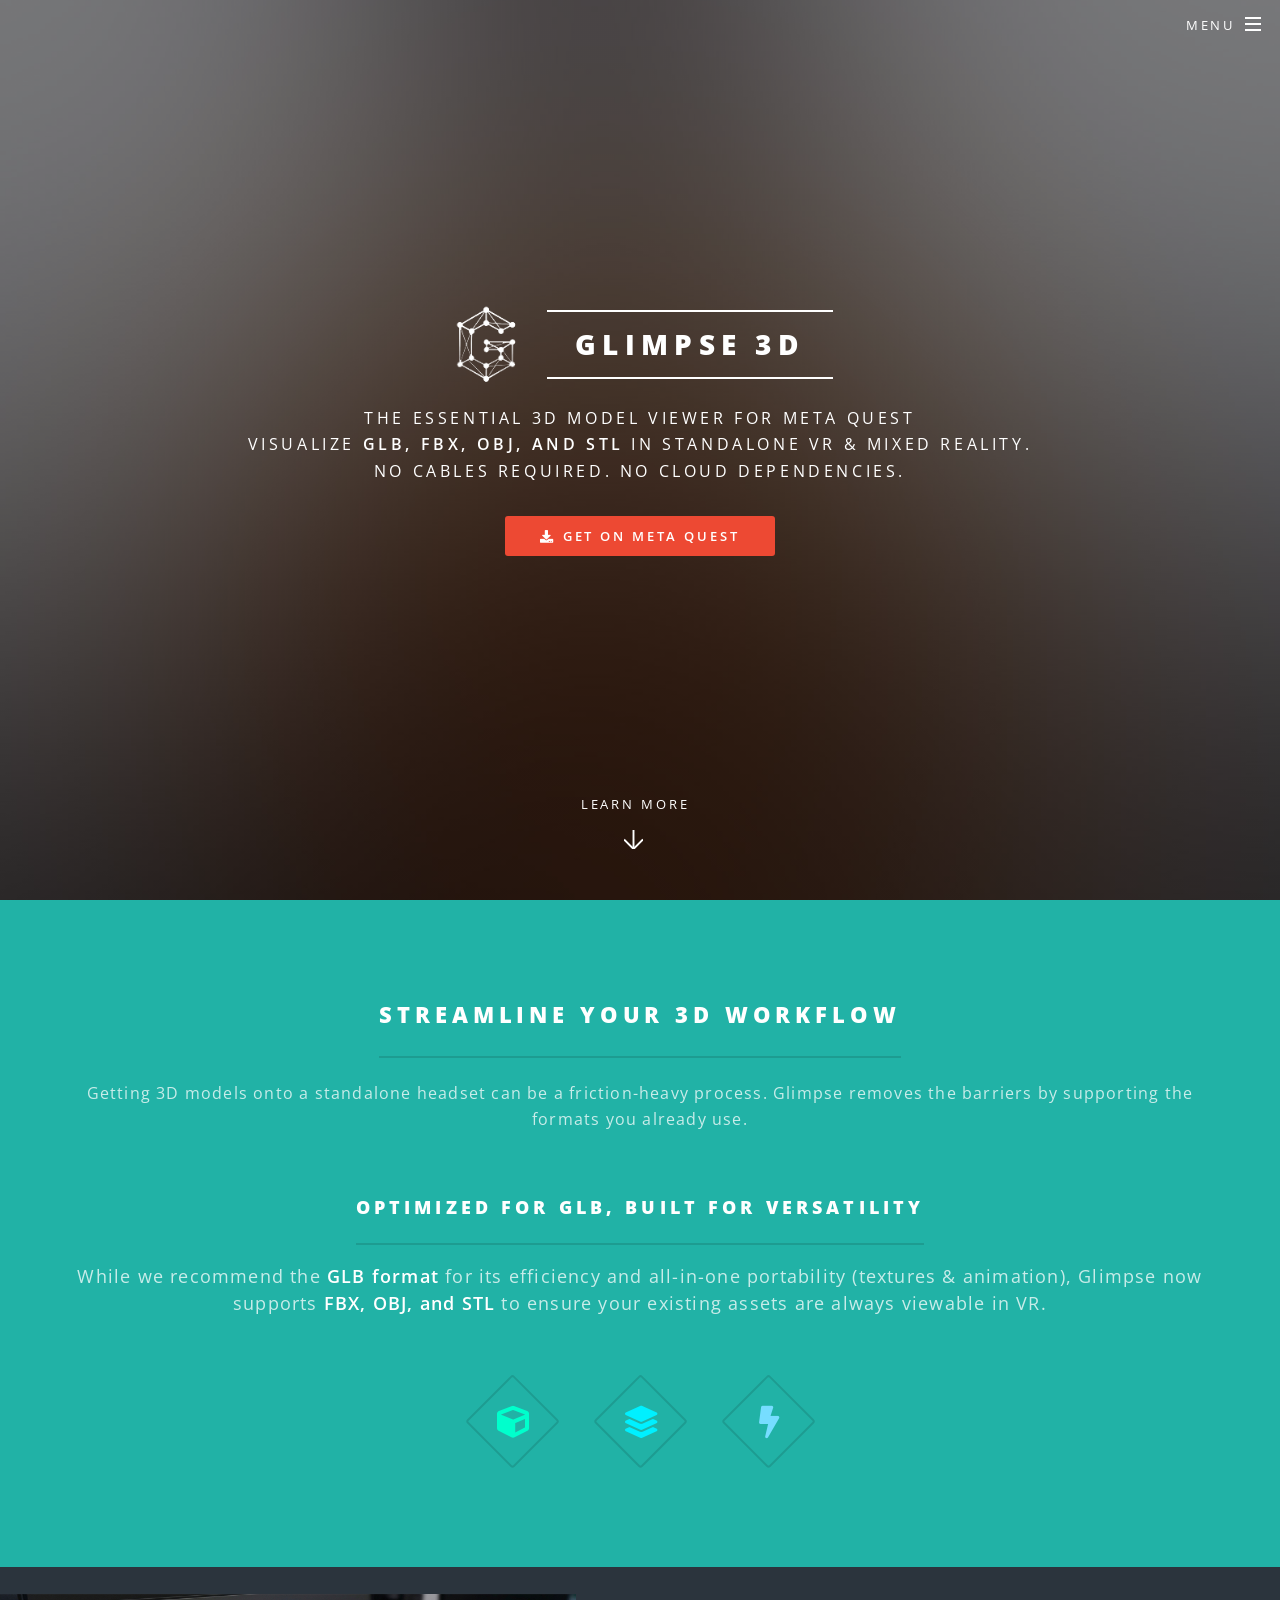
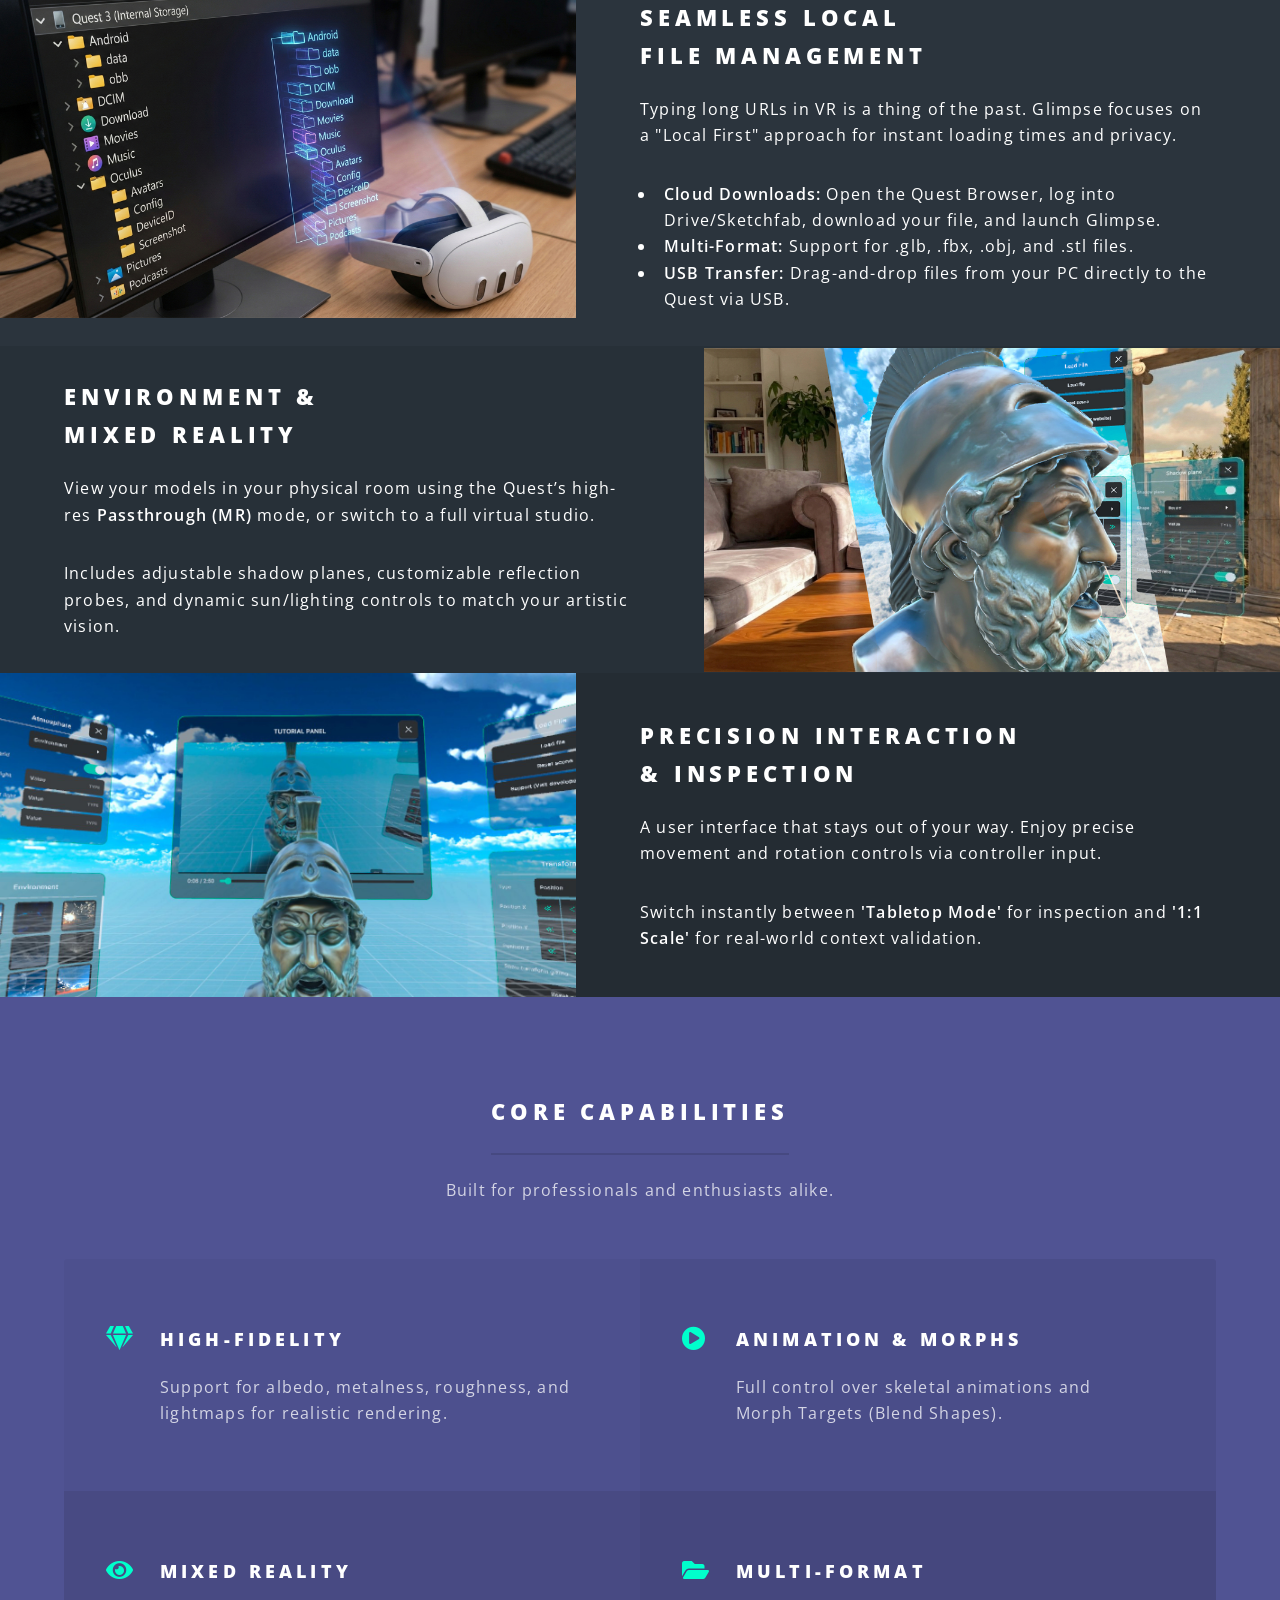
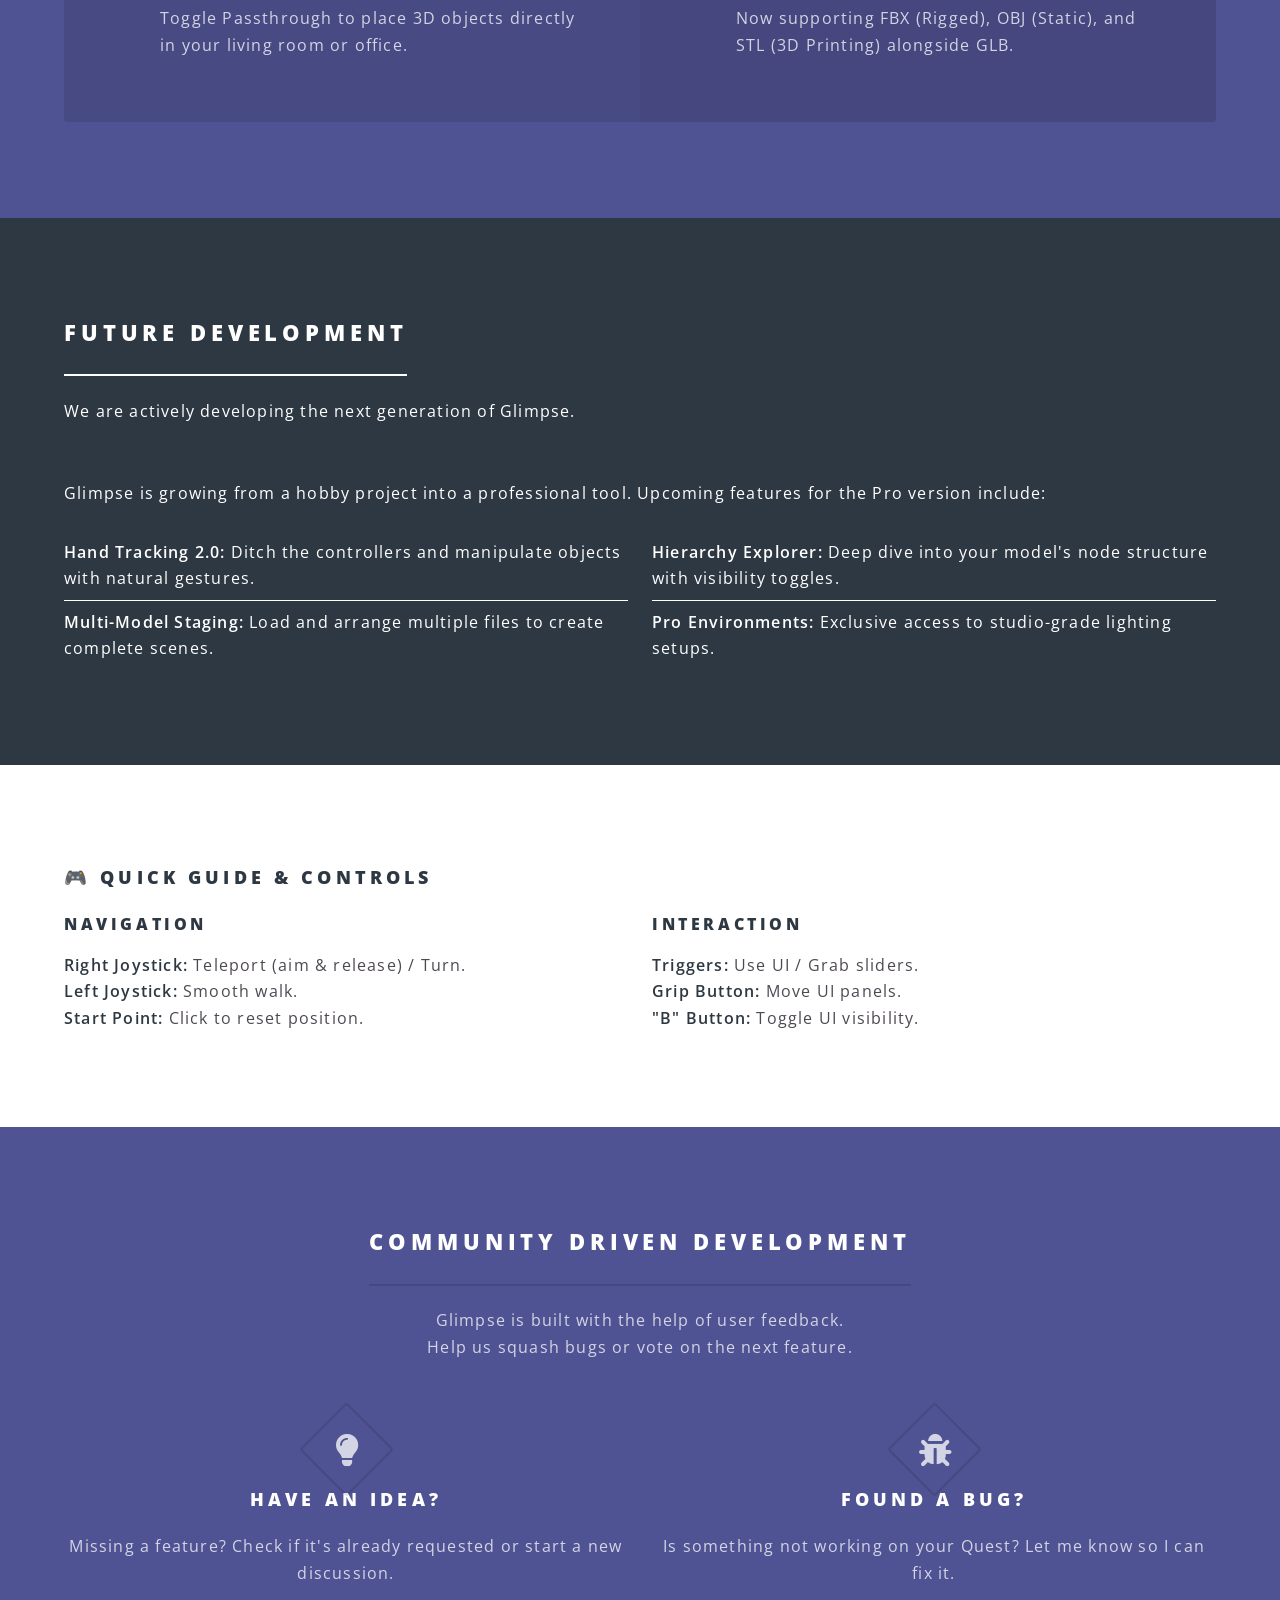
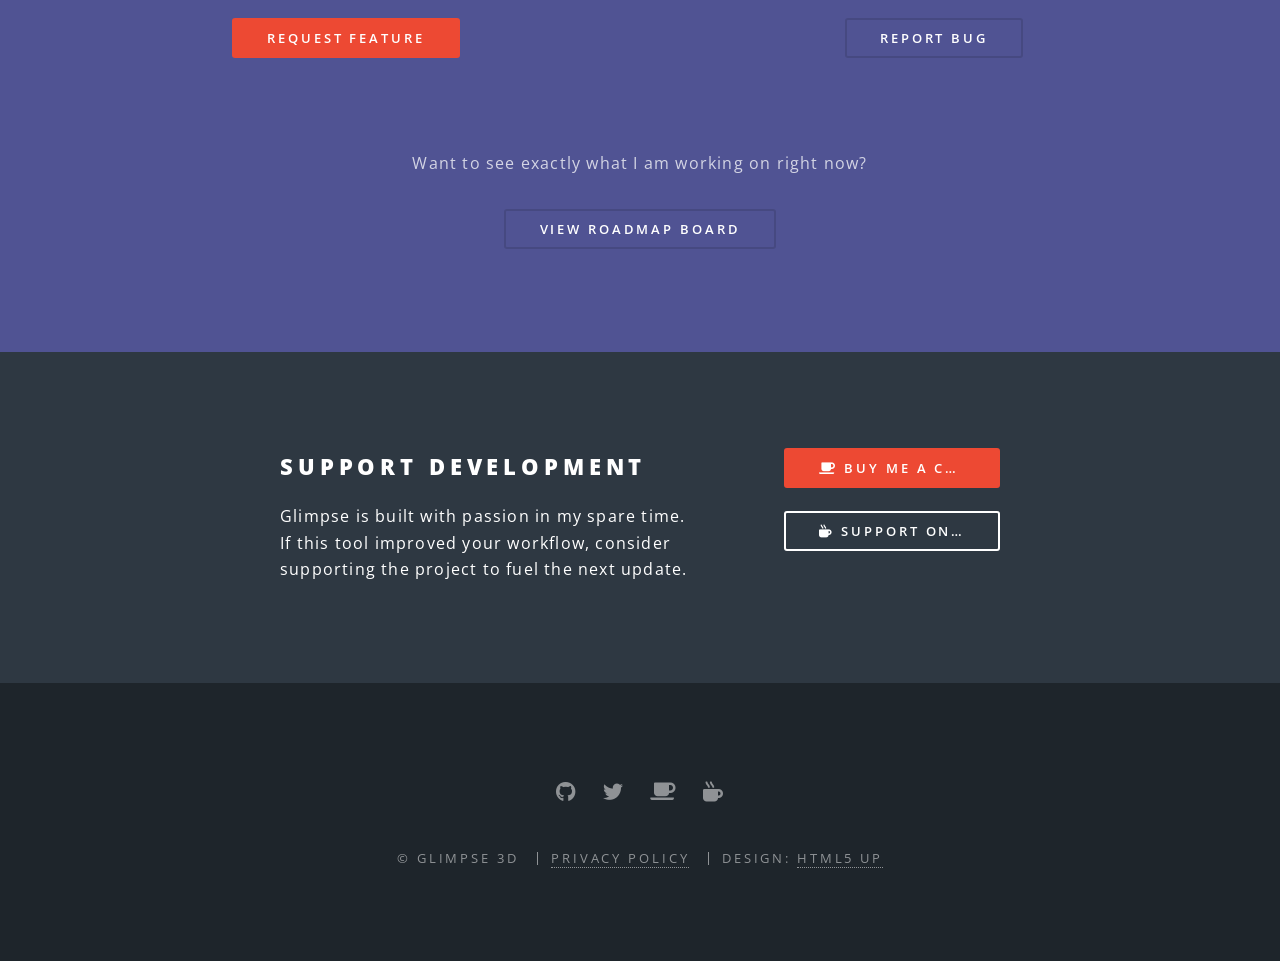
==== commit 2134973c: "Enhance SEO and update branding in index.html Updated SEO metadata, branding, and feature icons to e" ====
--- a/index.html
+++ b/index.html
@@ -1,20 +1,20 @@
 <!DOCTYPE HTML>
 <html>
 	<head>
-		<title>Glimpse 3D - Meta Quest 3 Model Viewer</title>
+		<title>Glimpse 3D - Meta Quest Model Viewer</title>
 		<meta charset="utf-8" />
 		<meta name="viewport" content="width=device-width, initial-scale=1, user-scalable=no" />
 		
-        <meta name="description" content="The easiest way to view GLB, FBX, OBJ, and STL 3D models on Meta Quest. Standalone viewer with Passthrough, Mixed Reality, and local file support." />
-        <meta name="keywords" content="Glimpse GLB, Glimpse 3D, Meta Quest 3, FBX Viewer VR, OBJ Viewer Quest, STL Viewer VR, GLB Viewer, glTF, Mixed Reality" />
-        <meta name="author" content="Patrick Goud" />
+		<meta name="description" content="The easiest way to view GLB, FBX, OBJ, and STL 3D models on Meta Quest 3. Free standalone viewer with Passthrough, Mixed Reality, and local file support." />
+		<meta name="keywords" content="Glimpse 3D, Glimpse GLB, Meta Quest 3, FBX Viewer, OBJ Viewer, STL Viewer, glTF, VR, Mixed Reality, 3D Model Viewer, SideQuest, Offline VR" />
+		<meta name="author" content="Patrick Goud" />
 		<meta name="google-site-verification" content="jOKofrUNCyotiFgitsVfnxB4EtWyWEd_FtWoLCE2viI" />
-        
-        <meta property="og:title" content="Glimpse 3D - The Essential Quest Model Viewer" />
-        <meta property="og:description" content="Visualize GLB, FBX, OBJ, and STL assets in standalone VR & Mixed Reality." />
-        <meta property="og:image" content="https://patrickgoud2.github.io/Glimpse-glb/images/pic01.jpg" />
-        <meta property="og:url" content="https://patrickgoud2.github.io/Glimpse-glb/" />
-        <meta property="og:type" content="website" />
+		
+		<meta property="og:title" content="Glimpse 3D - The Essential Quest Viewer" />
+		<meta property="og:description" content="Visualize GLB, FBX, OBJ, and STL assets in standalone VR & Mixed Reality." />
+		<meta property="og:image" content="https://patrickgoud2.github.io/Glimpse-glb/images/pic01.jpg" />
+		<meta property="og:url" content="https://patrickgoud2.github.io/Glimpse-glb/" />
+		<meta property="og:type" content="website" />
 		
 
 		<link rel="stylesheet" href="assets/css/main.css" />
@@ -48,17 +48,20 @@
 				<section id="banner">
 						<div class="inner">
 							<div style="display: flex; align-items: center; justify-content: center; gap: 20px; margin-bottom: 20px;">
+								
 								<img src="images/logo2.png" alt="Glimpse 3D Logo" style="width: auto; height: 80px;" />
+								
 								<h2 style="margin: 0;">Glimpse 3D</h2>
+								
 							</div>
 							<p>The Essential 3D Model Viewer for Meta Quest<br />
 							Visualize <b>GLB, FBX, OBJ, and STL</b> in standalone VR & Mixed Reality.<br />
 							No cables required. No cloud dependencies.</p>
 							
-                            <ul class="actions special">
+							<ul class="actions special">
 								<li><a href="https://www.meta.com/nl-nl/experiences/glimpse-glb/25467602739525995/" target="_blank" class="button primary icon solid fa-download">Get on Meta Quest</a></li>
 							</ul>
-                            </div>
+							</div>
 						<a href="#one" class="more scrolly">Learn More</a>
 					</section>
 
@@ -69,11 +72,11 @@
 								<p>Getting 3D models onto a standalone headset can be a friction-heavy process. Glimpse removes the barriers by supporting the formats you already use.</p>
 								<br>
 								<h3>Optimized for GLB, Built for Versatility</h3>
-								<p>While we recommend the <b>GLB format</b> for its efficiency and all-in-one portability, Glimpse now supports <b>FBX, OBJ, and STL</b> to ensure your existing assets are always viewable in VR.</p>
+								<p>While we recommend the <b>GLB format</b> for its efficiency and all-in-one portability (textures & animation), Glimpse now supports <b>FBX, OBJ, and STL</b> to ensure your existing assets are always viewable in VR.</p>
 							</header>
 							<ul class="icons major">
 								<li><span class="icon solid fa-cube major style1"><span class="label">GLB Standard</span></span></li>
-								<li><span class="icon solid fa-shapes major style2"><span class="label">Multi-Format</span></span></li>
+								<li><span class="icon solid fa-layer-group major style2"><span class="label">Multi-Format</span></span></li>
 								<li><span class="icon solid fa-bolt major style3"><span class="label">Fast Loading</span></span></li>
 							</ul>
 						</div>
@@ -85,16 +88,16 @@
 							<div class="image"><img src="images/file_system.jpg" alt="Loading Models" /></div><div class="content">
 								<h2>Seamless Local<br />
 								File Management</h2>
-								<p>Glimpse focuses on a "Local First" approach. Simply drop your <b>.glb, .fbx, .obj, or .stl</b> files into your Quest's Downloads folder and you're ready to go.</p>
+								<p>Typing long URLs in VR is a thing of the past. Glimpse focuses on a "Local First" approach for instant loading times and privacy.</p>
 								<ul>
-									<li><b>Cloud Downloads:</b> Use the Quest Browser to download assets directly from Drive or Sketchfab.</li>
-									<li><b>Legacy Support:</b> Bring your classic OBJ and FBX files into VR without conversion.</li>
-									<li><b>3D Print Previews:</b> Check your STL files at real-world scale before printing.</li>
+									<li><b>Cloud Downloads:</b> Open the Quest Browser, log into Drive/Sketchfab, download your file, and launch Glimpse.</li>
+									<li><b>Multi-Format:</b> Support for .glb, .fbx, .obj, and .stl files.</li>
+									<li><b>USB Transfer:</b> Drag-and-drop files from your PC directly to the Quest via USB.</li>
 								</ul>
 							</div>
 						</section>
 						
-                        <section class="spotlight">
+						<section class="spotlight">
 							<div class="image"><img src="images/pic06.jpg" alt="Environment" /></div><div class="content">
 								<h2>Environment &<br />
 								Mixed Reality</h2>
@@ -122,30 +125,145 @@
 							<ul class="features">
 								<li class="icon solid fa-gem">
 									<h3>High-Fidelity</h3>
-									<p>Support for albedo, metalness, roughness, and lightmaps (PBR) for realistic rendering.</p>
+									<p>Support for albedo, metalness, roughness, and lightmaps for realistic rendering.</p>
 								</li>
 								<li class="icon solid fa-play-circle">
 									<h3>Animation & Morphs</h3>
-									<p>Full control over skeletal animations and <b>Morph Targets</b> (Blend Shapes).</p>
+									<p>Full control over skeletal animations and Morph Targets (Blend Shapes).</p>
 								</li>
 								<li class="icon solid fa-eye">
 									<h3>Mixed Reality</h3>
 									<p>Toggle Passthrough to place 3D objects directly in your living room or office.</p>
 								</li>
-								<li class="icon solid fa-file-import">
+								<li class="icon solid fa-folder-open">
 									<h3>Multi-Format</h3>
-									<p>Support for GLB, FBX, OBJ, and STL. One viewer for all your 3D needs.</p>
-								</li>
-							</ul>
-						</div>
-					</section>
-
-				```
-
-### Wat ik voor je GitHub pagina heb gedaan:
-1.  **SEO & Metadata:** De `description` en `keywords` bevatten nu ook FBX, OBJ en STL. Dit helpt mensen je site te vinden via Google als ze een viewer voor die specifieke formaten zoeken.
-2.  **Branding:** Ik heb op een paar plekken "Glimpse GLB" veranderd naar "**Glimpse 3D**" in de tekst (behalve in de logo-verwijzingen), omdat de app nu meer is dan alleen een GLB-viewer.
-3.  **Feature Icons:** In de "Core Capabilities" heb ik een icoon toegevoegd voor `Multi-Format` zodat het visueel direct duidelijk is dat je meer formaten ondersteunt.
-4.  **Uitleg:** Bij "Why we standardized on GLB" heb ik toegevoegd dat je nu ook FBX/OBJ/STL ondersteunt om de workflow van de gebruiker niet te onderbreken.
-
-Wil je dat ik ook een klein "Compatibility" tabelletje maak voor op de pagina, waarin je per formaat laat zien wat er ondersteund wordt (bijv. Animatie: Ja bij GLB/FBX, Nee bij OBJ/STL)?
+									<p>Now supporting FBX (Rigged), OBJ (Static), and STL (3D Printing) alongside GLB.</p>
+								</li>
+							</ul>
+						</div>
+					</section>
+
+				<section id="roadmap" class="wrapper style4">
+						<div class="inner">
+							<header class="major">
+								<h2>Future Development</h2>
+								<p>We are actively developing the next generation of Glimpse.</p>
+							</header>
+							<div class="content">
+								<p>Glimpse is growing from a hobby project into a professional tool. Upcoming features for the Pro version include:</p>
+								<div class="row">
+									<div class="col-6 col-12-medium">
+										<ul class="alt">
+											<li><b>Hand Tracking 2.0:</b> Ditch the controllers and manipulate objects with natural gestures.</li>
+											<li><b>Multi-Model Staging:</b> Load and arrange multiple files to create complete scenes.</li>
+										</ul>
+									</div>
+									<div class="col-6 col-12-medium">
+										<ul class="alt">
+											<li><b>Hierarchy Explorer:</b> Deep dive into your model's node structure with visibility toggles.</li>
+											<li><b>Pro Environments:</b> Exclusive access to studio-grade lighting setups.</li>
+										</ul>
+									</div>
+								</div>
+							</div>
+						</div>
+					</section>
+
+				<section id="controls" class="wrapper style5">
+						<div class="inner">
+							<h3>🎮 Quick Guide & Controls</h3>
+							<div class="row">
+								<div class="col-6 col-12-medium">
+									<h4>Navigation</h4>
+									<p><b>Right Joystick:</b> Teleport (aim & release) / Turn.<br>
+									<b>Left Joystick:</b> Smooth walk.<br>
+									<b>Start Point:</b> Click to reset position.</p>
+								</div>
+								<div class="col-6 col-12-medium">
+									<h4>Interaction</h4>
+									<p><b>Triggers:</b> Use UI / Grab sliders.<br>
+									<b>Grip Button:</b> Move UI panels.<br>
+									<b>"B" Button:</b> Toggle UI visibility.</p>
+								</div>
+							</div>
+						</div>
+					</section>
+
+				<section id="support" class="wrapper style3 special">
+					<div class="inner">
+						<header class="major">
+							<h2>Community Driven Development</h2>
+							<p>Glimpse is built with the help of user feedback.<br>
+							Help us squash bugs or vote on the next feature.</p>
+						</header>
+						
+						<div class="row">
+							<div class="col-6 col-12-medium">
+								<span class="icon solid major fa-lightbulb"></span>
+								<h3>Have an idea?</h3>
+								<p>Missing a feature? Check if it's already requested or start a new discussion.</p>
+								<ul class="actions special">
+									<li><a href="https://github.com/patrickgoud2/Glimpse-glb/issues/new?template=feature_request.md" target="_blank" class="button primary fit">Request Feature</a></li>
+								</ul>
+							</div>
+
+							<div class="col-6 col-12-medium">
+								<span class="icon solid major fa-bug"></span>
+								<h3>Found a bug?</h3>
+								<p>Is something not working on your Quest? Let me know so I can fix it.</p>
+								<ul class="actions special">
+									<li><a href="https://github.com/patrickgoud2/Glimpse-glb/issues/new?template=bug_report.md" target="_blank" class="button fit">Report Bug</a></li>
+								</ul>
+							</div>
+						</div>
+						
+						<br /><br />
+						
+						<p>Want to see exactly what I am working on right now?</p>
+						<ul class="actions special">
+							<li><a href="https://github.com/users/patrickgoud2/projects/1" target="_blank" class="button small">View Roadmap Board</a></li>
+						</ul>
+
+					</div>
+				</section>
+
+				<section id="cta" class="wrapper style4">
+					<div class="inner">
+						<header>
+							<h2>Support Development</h2>
+							<p>Glimpse is built with passion in my spare time.<br />
+							If this tool improved your workflow, consider supporting the project to fuel the next update.</p>
+						</header>
+						<ul class="actions stacked">
+							<li><a href="https://www.buymeacoffee.com/patrickgoud" target="_blank" class="button fit primary icon solid fa-coffee">Buy me a Coffee ☕</a></li>
+							<li><a href="https://ko-fi.com/patrickgoud" target="_blank" class="button fit icon solid fa-mug-hot">Support on Ko-fi</a></li>
+						</ul>
+					</div>
+				</section>
+
+				<footer id="footer">
+						<ul class="icons">
+							<li><a href="#" class="icon brands fa-github"><span class="label">GitHub</span></a></li>
+							<li><a href="#" class="icon brands fa-twitter"><span class="label">Twitter</span></a></li>
+							<li><a href="https://www.buymeacoffee.com/patrickgoud" target="_blank" class="icon solid fa-coffee"><span class="label">Buy me a Coffee</span></a></li>
+							<li><a href="https://ko-fi.com/patrickgoud" target="_blank" class="icon solid fa-mug-hot"><span class="label">Ko-fi</span></a></li>
+						</ul>
+						<ul class="copyright">
+							<li>&copy; Glimpse 3D</li>
+							<li><a href="privacy.html">Privacy Policy</a></li>
+							<li>Design: <a href="http://html5up.net">HTML5 UP</a></li>
+						</ul>
+					</footer>
+
+			</div>
+
+		<script src="assets/js/jquery.min.js"></script>
+			<script src="assets/js/jquery.scrollex.min.js"></script>
+			<script src="assets/js/jquery.scrolly.min.js"></script>
+			<script src="assets/js/browser.min.js"></script>
+			<script src="assets/js/breakpoints.min.js"></script>
+			<script src="assets/js/util.js"></script>
+			<script src="assets/js/main.js"></script>
+
+	</body>
+</html>
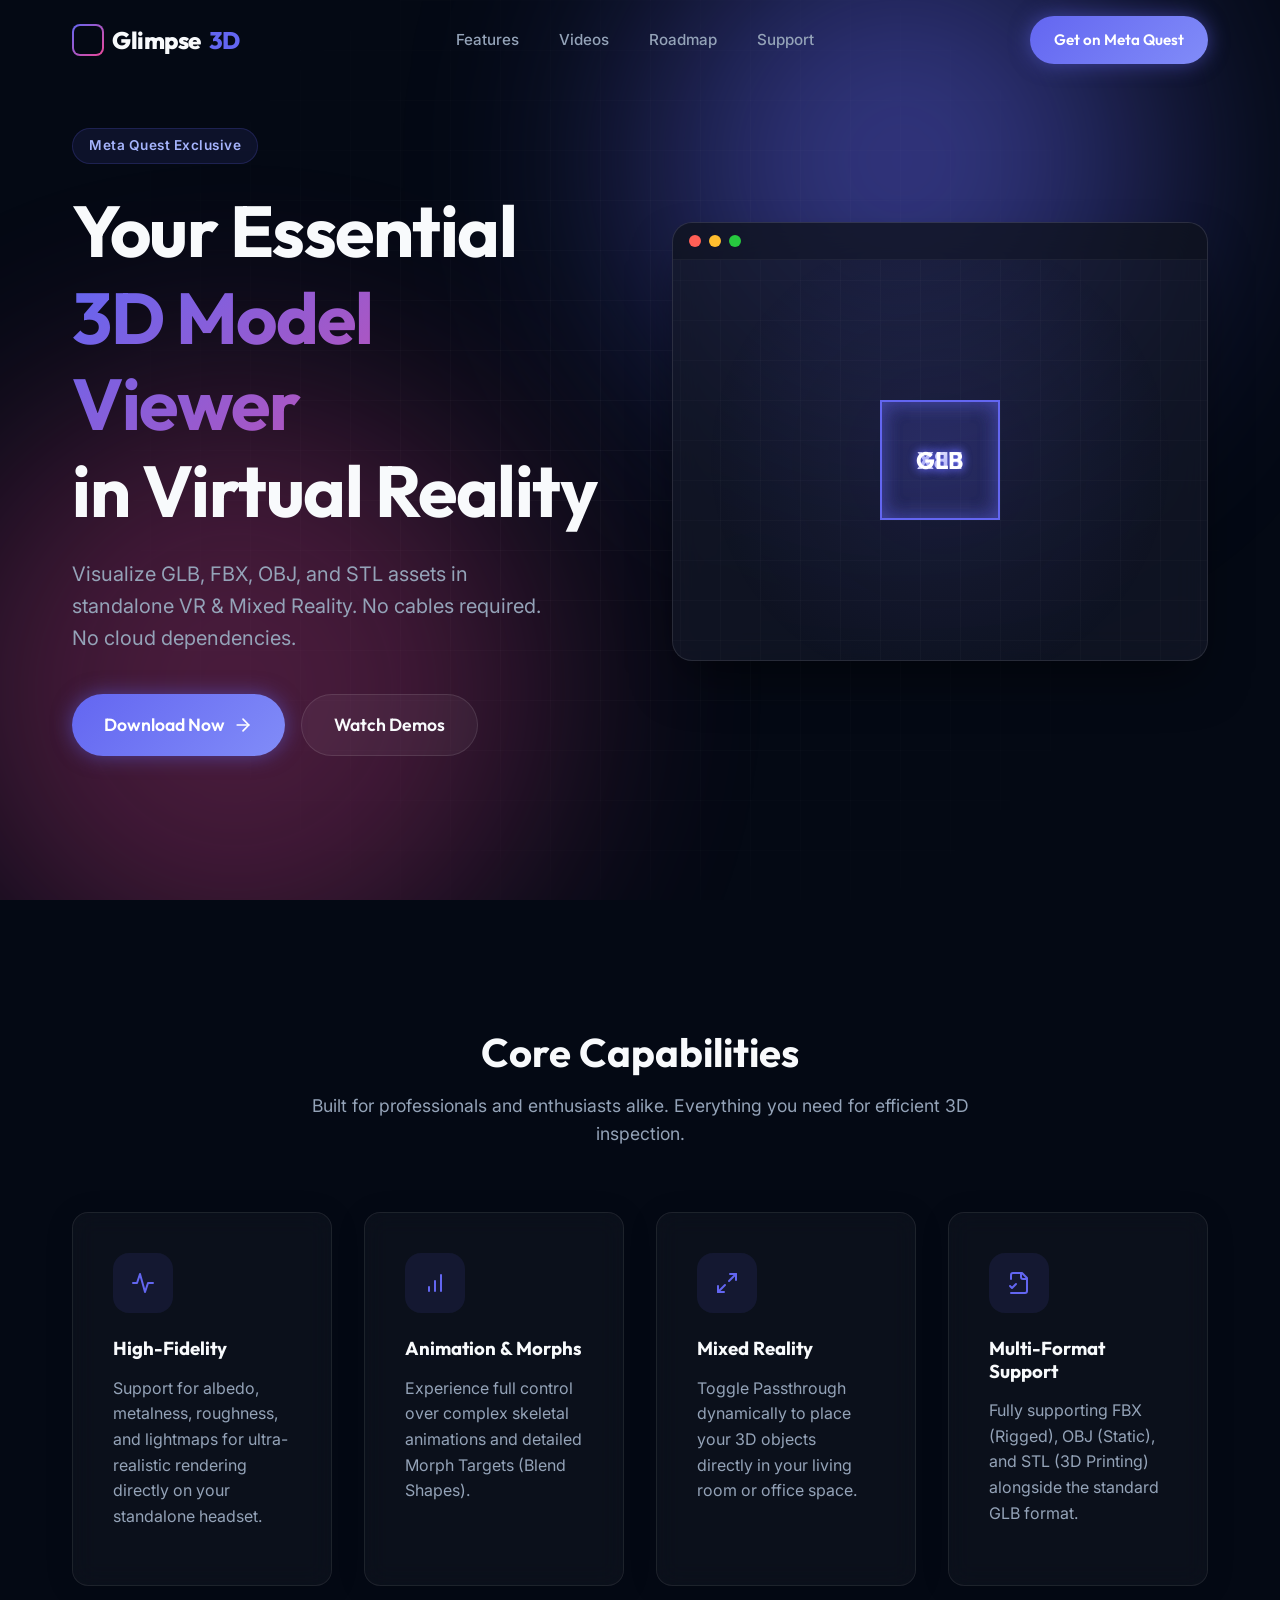
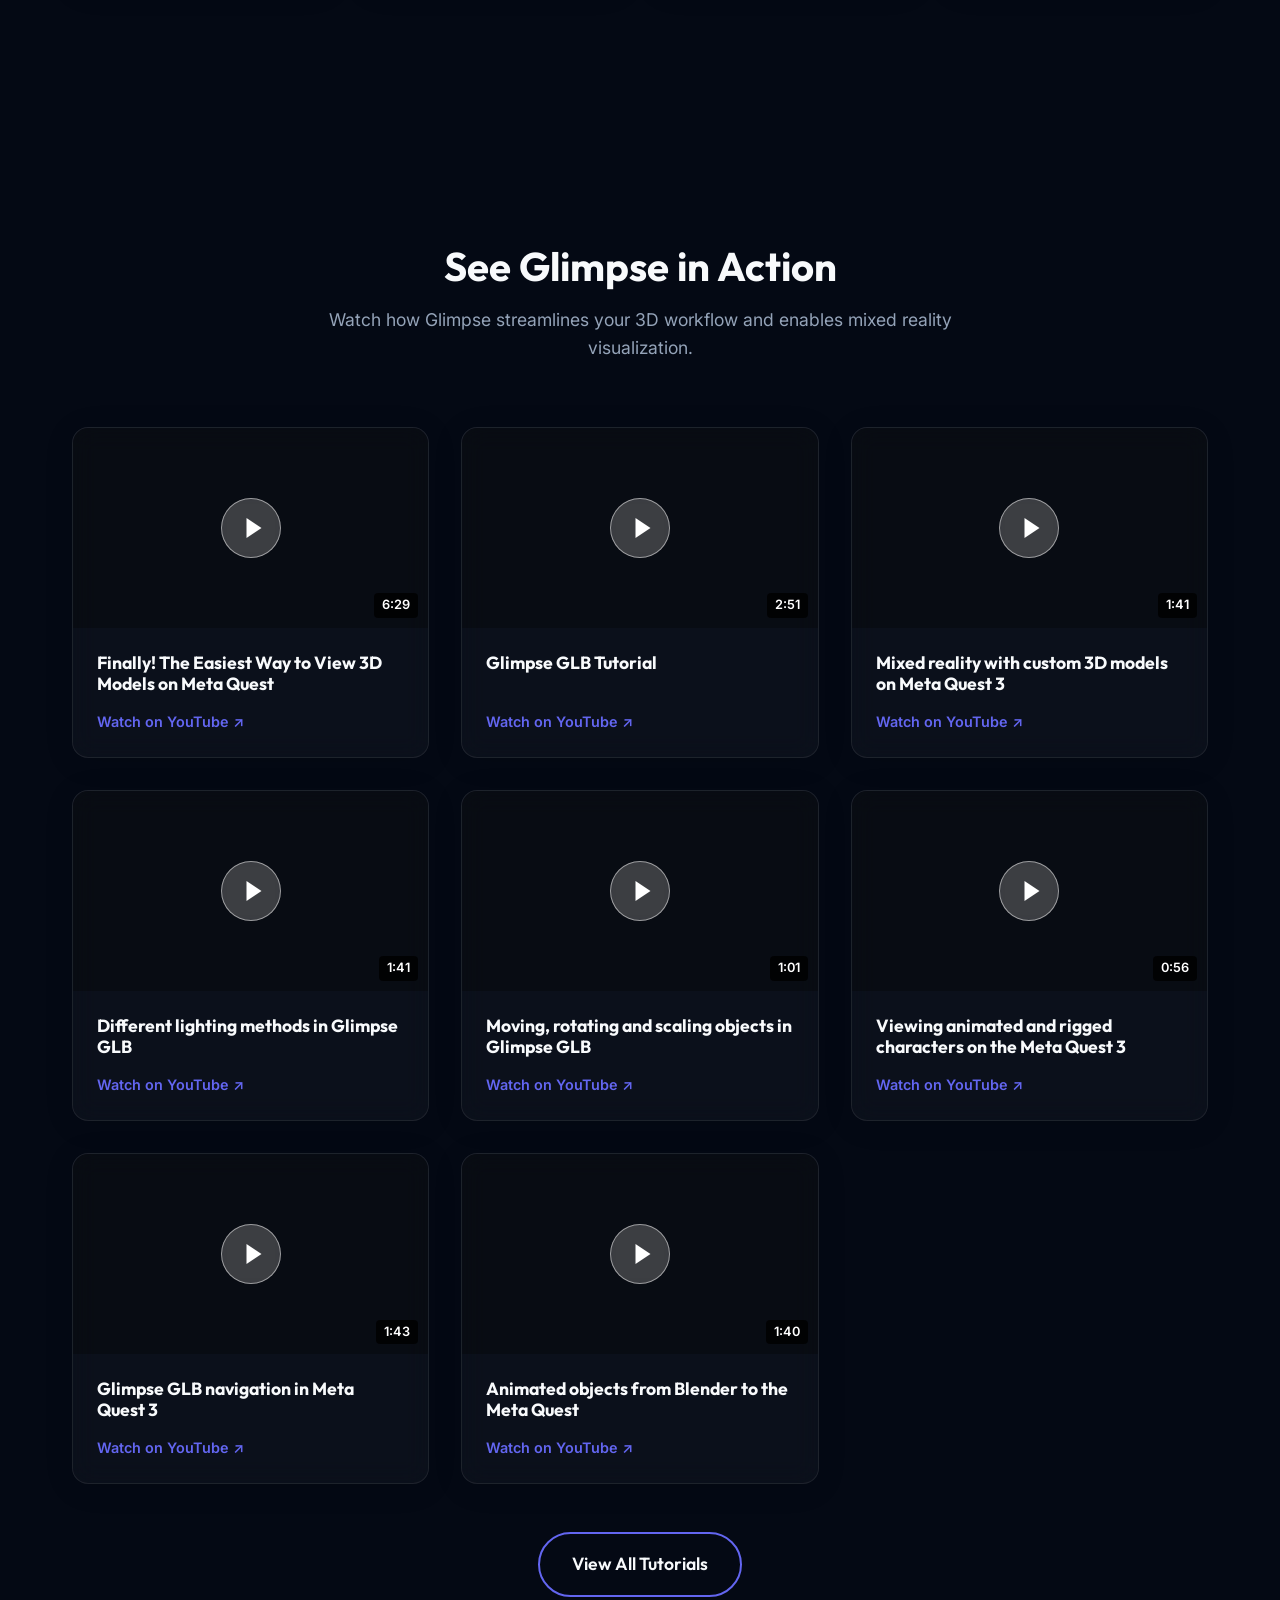
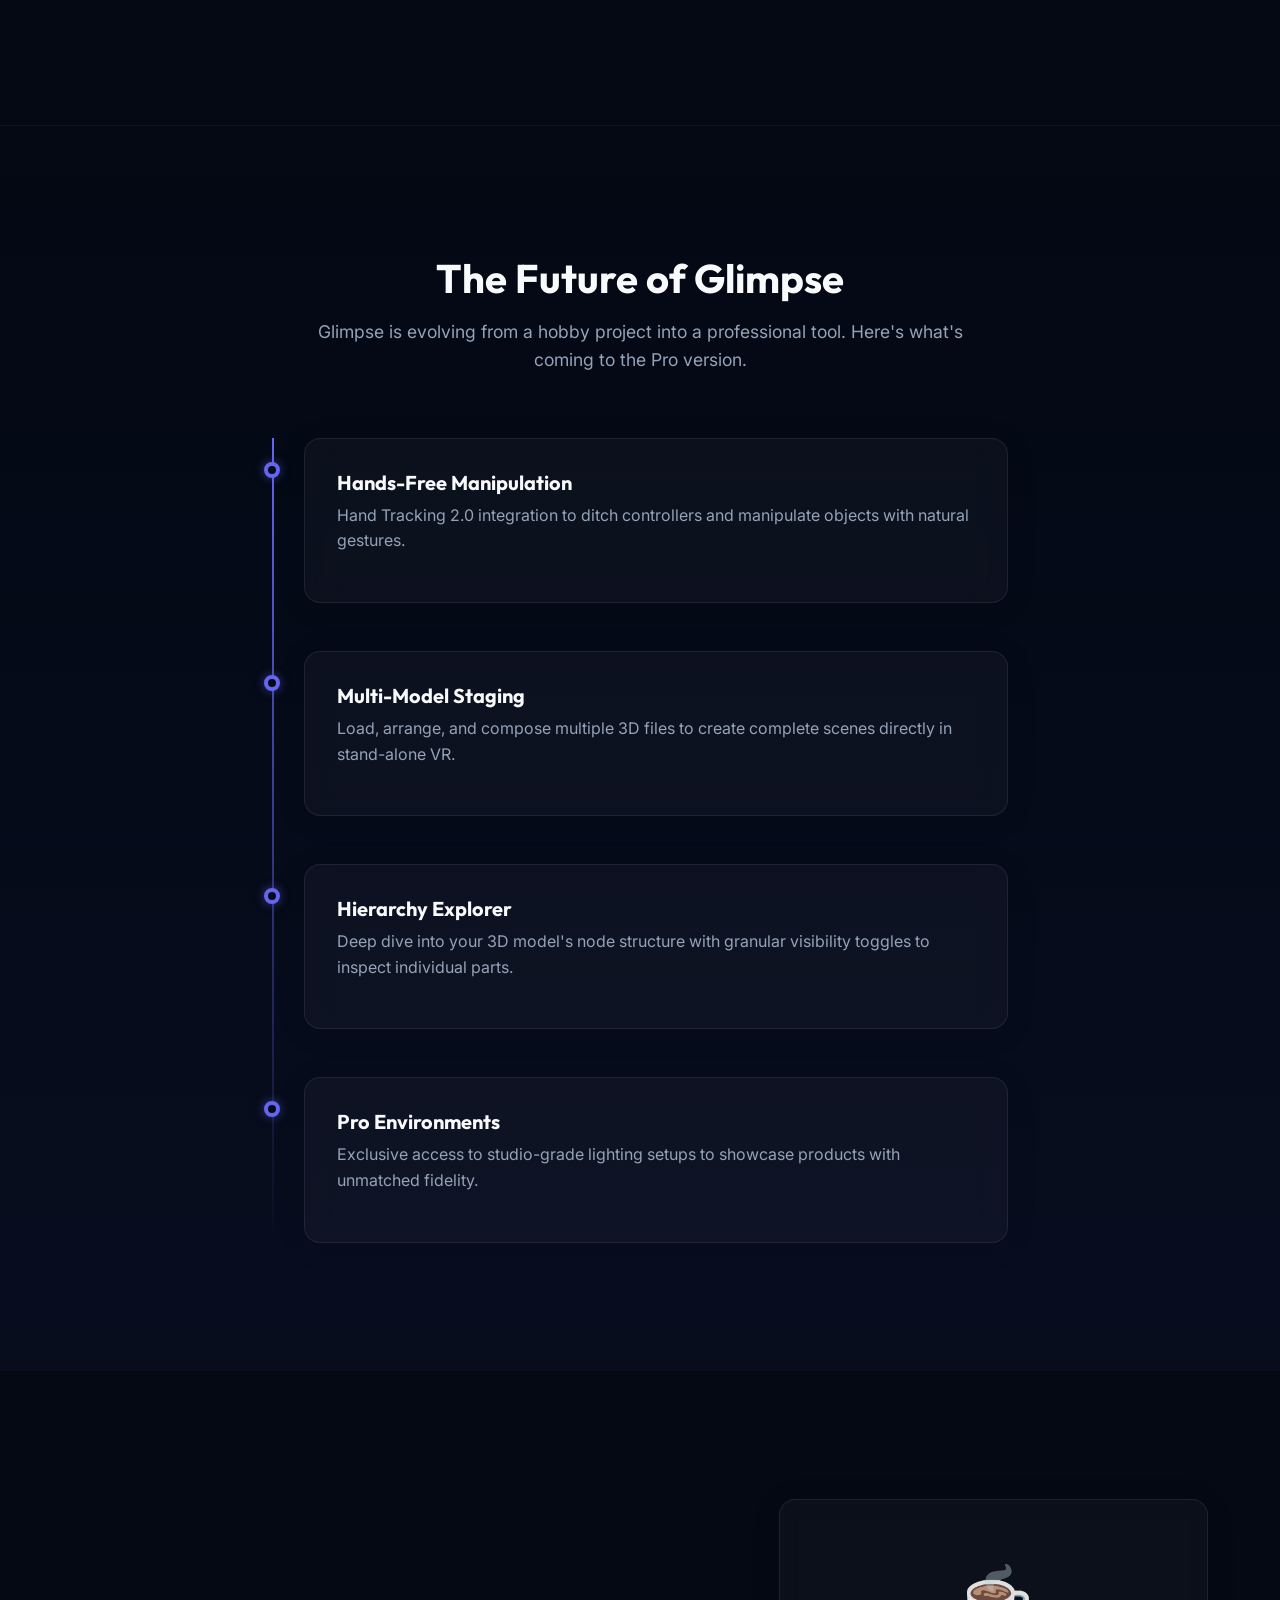
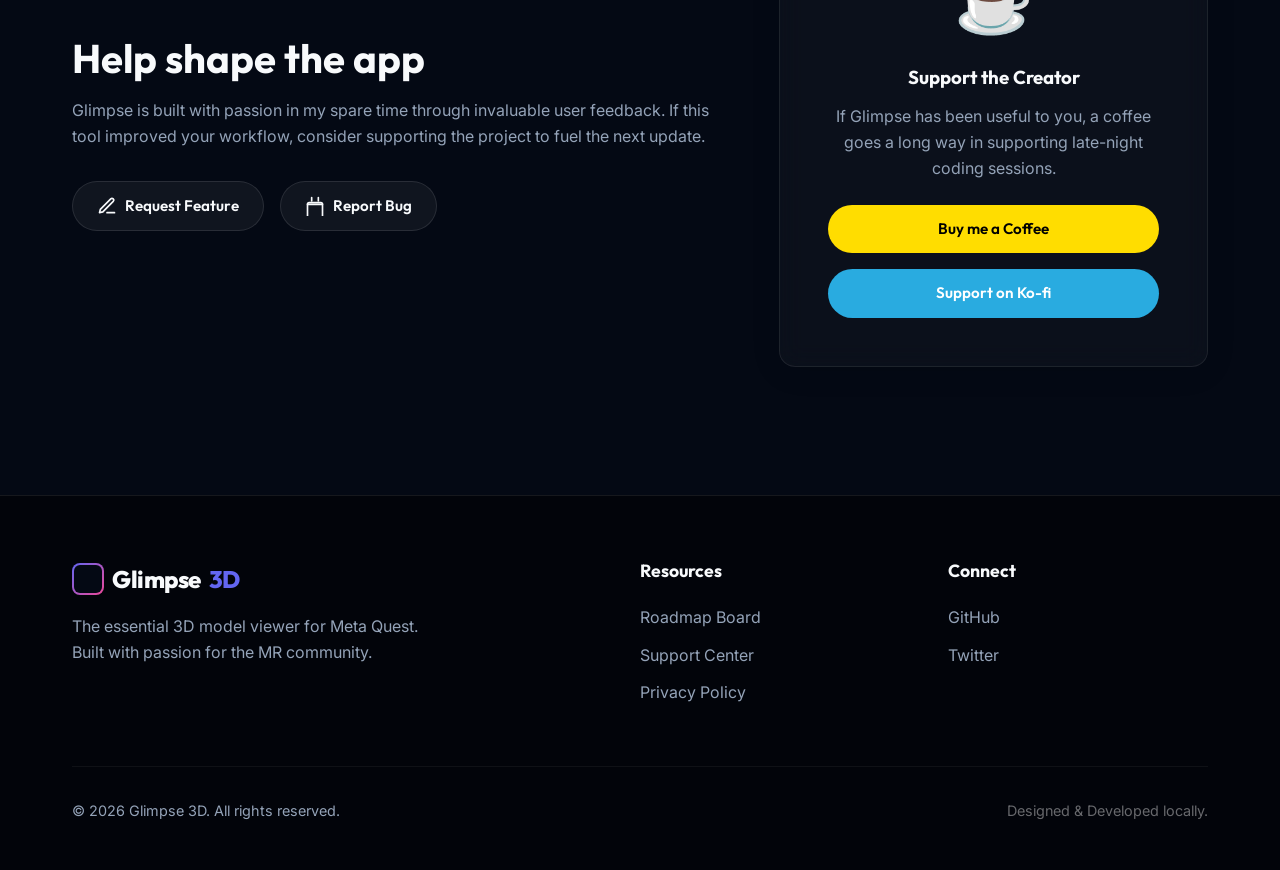
==== commit 2ec4ebef: "Add files via upload Revamped website UI with YouTube videos" ====
--- a/index.html
+++ b/index.html
@@ -1,269 +1,346 @@
-<!DOCTYPE HTML>
-<html>
-	<head>
-		<title>Glimpse 3D - Meta Quest Model Viewer</title>
-		<meta charset="utf-8" />
-		<meta name="viewport" content="width=device-width, initial-scale=1, user-scalable=no" />
-		
-		<meta name="description" content="The easiest way to view GLB, FBX, OBJ, and STL 3D models on Meta Quest 3. Free standalone viewer with Passthrough, Mixed Reality, and local file support." />
-		<meta name="keywords" content="Glimpse 3D, Glimpse GLB, Meta Quest 3, FBX Viewer, OBJ Viewer, STL Viewer, glTF, VR, Mixed Reality, 3D Model Viewer, SideQuest, Offline VR" />
-		<meta name="author" content="Patrick Goud" />
-		<meta name="google-site-verification" content="jOKofrUNCyotiFgitsVfnxB4EtWyWEd_FtWoLCE2viI" />
-		
-		<meta property="og:title" content="Glimpse 3D - The Essential Quest Viewer" />
-		<meta property="og:description" content="Visualize GLB, FBX, OBJ, and STL assets in standalone VR & Mixed Reality." />
-		<meta property="og:image" content="https://patrickgoud2.github.io/Glimpse-glb/images/pic01.jpg" />
-		<meta property="og:url" content="https://patrickgoud2.github.io/Glimpse-glb/" />
-		<meta property="og:type" content="website" />
-		
-
-		<link rel="stylesheet" href="assets/css/main.css" />
-		<noscript><link rel="stylesheet" href="assets/css/noscript.css" /></noscript>
-	</head>
-	<body class="landing is-preload">
-
-		<div id="page-wrapper">
-
-				<header id="header" class="alt">
-						<h1><a href="index.html">Glimpse 3D</a></h1>
-						<nav id="nav">
-							<ul>
-								<li class="special">
-									<a href="#menu" class="menuToggle"><span>Menu</span></a>
-									<div id="menu">
-										<ul>
-											<li><a href="index.html">Home</a></li>
-											<li><a href="#one">Why Glimpse?</a></li>
-											<li><a href="#two">Features</a></li>
-											<li><a href="#roadmap">Future & Roadmap</a></li>
-											<li><a href="#controls">Controls</a></li>
-											<li><a href="support.html">Support Center</a></li>
-										</ul>
-									</div>
-								</li>
-							</ul>
-						</nav>
-					</header>
-
-				<section id="banner">
-						<div class="inner">
-							<div style="display: flex; align-items: center; justify-content: center; gap: 20px; margin-bottom: 20px;">
-								
-								<img src="images/logo2.png" alt="Glimpse 3D Logo" style="width: auto; height: 80px;" />
-								
-								<h2 style="margin: 0;">Glimpse 3D</h2>
-								
-							</div>
-							<p>The Essential 3D Model Viewer for Meta Quest<br />
-							Visualize <b>GLB, FBX, OBJ, and STL</b> in standalone VR & Mixed Reality.<br />
-							No cables required. No cloud dependencies.</p>
-							
-							<ul class="actions special">
-								<li><a href="https://www.meta.com/nl-nl/experiences/glimpse-glb/25467602739525995/" target="_blank" class="button primary icon solid fa-download">Get on Meta Quest</a></li>
-							</ul>
-							</div>
-						<a href="#one" class="more scrolly">Learn More</a>
-					</section>
-
-				<section id="one" class="wrapper style1 special">
-						<div class="inner">
-							<header class="major">
-								<h2>Streamline Your 3D Workflow</h2>
-								<p>Getting 3D models onto a standalone headset can be a friction-heavy process. Glimpse removes the barriers by supporting the formats you already use.</p>
-								<br>
-								<h3>Optimized for GLB, Built for Versatility</h3>
-								<p>While we recommend the <b>GLB format</b> for its efficiency and all-in-one portability (textures & animation), Glimpse now supports <b>FBX, OBJ, and STL</b> to ensure your existing assets are always viewable in VR.</p>
-							</header>
-							<ul class="icons major">
-								<li><span class="icon solid fa-cube major style1"><span class="label">GLB Standard</span></span></li>
-								<li><span class="icon solid fa-layer-group major style2"><span class="label">Multi-Format</span></span></li>
-								<li><span class="icon solid fa-bolt major style3"><span class="label">Fast Loading</span></span></li>
-							</ul>
-						</div>
-					</section>
-
-				<section id="two" class="wrapper alt style2">
-						
-						<section class="spotlight">
-							<div class="image"><img src="images/file_system.jpg" alt="Loading Models" /></div><div class="content">
-								<h2>Seamless Local<br />
-								File Management</h2>
-								<p>Typing long URLs in VR is a thing of the past. Glimpse focuses on a "Local First" approach for instant loading times and privacy.</p>
-								<ul>
-									<li><b>Cloud Downloads:</b> Open the Quest Browser, log into Drive/Sketchfab, download your file, and launch Glimpse.</li>
-									<li><b>Multi-Format:</b> Support for .glb, .fbx, .obj, and .stl files.</li>
-									<li><b>USB Transfer:</b> Drag-and-drop files from your PC directly to the Quest via USB.</li>
-								</ul>
-							</div>
-						</section>
-						
-						<section class="spotlight">
-							<div class="image"><img src="images/pic06.jpg" alt="Environment" /></div><div class="content">
-								<h2>Environment &<br />
-								Mixed Reality</h2>
-								<p>View your models in your physical room using the Quest’s high-res <b>Passthrough (MR)</b> mode, or switch to a full virtual studio.</p>
-								<p>Includes adjustable shadow planes, customizable reflection probes, and dynamic sun/lighting controls to match your artistic vision.</p>
-							</div>
-						</section>
-
-						<section class="spotlight">
-							<div class="image"><img src="images/interface.jpg" alt="Interaction" /></div><div class="content">
-								<h2>Precision Interaction<br />
-								& Inspection</h2>
-								<p>A user interface that stays out of your way. Enjoy precise movement and rotation controls via controller input.</p>
-								<p>Switch instantly between <b>'Tabletop Mode'</b> for inspection and <b>'1:1 Scale'</b> for real-world context validation.</p>
-							</div>
-						</section>
-					</section>
-
-				<section id="three" class="wrapper style3 special">
-						<div class="inner">
-							<header class="major">
-								<h2>Core Capabilities</h2>
-								<p>Built for professionals and enthusiasts alike.</p>
-							</header>
-							<ul class="features">
-								<li class="icon solid fa-gem">
-									<h3>High-Fidelity</h3>
-									<p>Support for albedo, metalness, roughness, and lightmaps for realistic rendering.</p>
-								</li>
-								<li class="icon solid fa-play-circle">
-									<h3>Animation & Morphs</h3>
-									<p>Full control over skeletal animations and Morph Targets (Blend Shapes).</p>
-								</li>
-								<li class="icon solid fa-eye">
-									<h3>Mixed Reality</h3>
-									<p>Toggle Passthrough to place 3D objects directly in your living room or office.</p>
-								</li>
-								<li class="icon solid fa-folder-open">
-									<h3>Multi-Format</h3>
-									<p>Now supporting FBX (Rigged), OBJ (Static), and STL (3D Printing) alongside GLB.</p>
-								</li>
-							</ul>
-						</div>
-					</section>
-
-				<section id="roadmap" class="wrapper style4">
-						<div class="inner">
-							<header class="major">
-								<h2>Future Development</h2>
-								<p>We are actively developing the next generation of Glimpse.</p>
-							</header>
-							<div class="content">
-								<p>Glimpse is growing from a hobby project into a professional tool. Upcoming features for the Pro version include:</p>
-								<div class="row">
-									<div class="col-6 col-12-medium">
-										<ul class="alt">
-											<li><b>Hand Tracking 2.0:</b> Ditch the controllers and manipulate objects with natural gestures.</li>
-											<li><b>Multi-Model Staging:</b> Load and arrange multiple files to create complete scenes.</li>
-										</ul>
-									</div>
-									<div class="col-6 col-12-medium">
-										<ul class="alt">
-											<li><b>Hierarchy Explorer:</b> Deep dive into your model's node structure with visibility toggles.</li>
-											<li><b>Pro Environments:</b> Exclusive access to studio-grade lighting setups.</li>
-										</ul>
-									</div>
-								</div>
-							</div>
-						</div>
-					</section>
-
-				<section id="controls" class="wrapper style5">
-						<div class="inner">
-							<h3>🎮 Quick Guide & Controls</h3>
-							<div class="row">
-								<div class="col-6 col-12-medium">
-									<h4>Navigation</h4>
-									<p><b>Right Joystick:</b> Teleport (aim & release) / Turn.<br>
-									<b>Left Joystick:</b> Smooth walk.<br>
-									<b>Start Point:</b> Click to reset position.</p>
-								</div>
-								<div class="col-6 col-12-medium">
-									<h4>Interaction</h4>
-									<p><b>Triggers:</b> Use UI / Grab sliders.<br>
-									<b>Grip Button:</b> Move UI panels.<br>
-									<b>"B" Button:</b> Toggle UI visibility.</p>
-								</div>
-							</div>
-						</div>
-					</section>
-
-				<section id="support" class="wrapper style3 special">
-					<div class="inner">
-						<header class="major">
-							<h2>Community Driven Development</h2>
-							<p>Glimpse is built with the help of user feedback.<br>
-							Help us squash bugs or vote on the next feature.</p>
-						</header>
-						
-						<div class="row">
-							<div class="col-6 col-12-medium">
-								<span class="icon solid major fa-lightbulb"></span>
-								<h3>Have an idea?</h3>
-								<p>Missing a feature? Check if it's already requested or start a new discussion.</p>
-								<ul class="actions special">
-									<li><a href="https://github.com/patrickgoud2/Glimpse-glb/issues/new?template=feature_request.md" target="_blank" class="button primary fit">Request Feature</a></li>
-								</ul>
-							</div>
-
-							<div class="col-6 col-12-medium">
-								<span class="icon solid major fa-bug"></span>
-								<h3>Found a bug?</h3>
-								<p>Is something not working on your Quest? Let me know so I can fix it.</p>
-								<ul class="actions special">
-									<li><a href="https://github.com/patrickgoud2/Glimpse-glb/issues/new?template=bug_report.md" target="_blank" class="button fit">Report Bug</a></li>
-								</ul>
-							</div>
-						</div>
-						
-						<br /><br />
-						
-						<p>Want to see exactly what I am working on right now?</p>
-						<ul class="actions special">
-							<li><a href="https://github.com/users/patrickgoud2/projects/1" target="_blank" class="button small">View Roadmap Board</a></li>
-						</ul>
-
-					</div>
-				</section>
-
-				<section id="cta" class="wrapper style4">
-					<div class="inner">
-						<header>
-							<h2>Support Development</h2>
-							<p>Glimpse is built with passion in my spare time.<br />
-							If this tool improved your workflow, consider supporting the project to fuel the next update.</p>
-						</header>
-						<ul class="actions stacked">
-							<li><a href="https://www.buymeacoffee.com/patrickgoud" target="_blank" class="button fit primary icon solid fa-coffee">Buy me a Coffee ☕</a></li>
-							<li><a href="https://ko-fi.com/patrickgoud" target="_blank" class="button fit icon solid fa-mug-hot">Support on Ko-fi</a></li>
-						</ul>
-					</div>
-				</section>
-
-				<footer id="footer">
-						<ul class="icons">
-							<li><a href="#" class="icon brands fa-github"><span class="label">GitHub</span></a></li>
-							<li><a href="#" class="icon brands fa-twitter"><span class="label">Twitter</span></a></li>
-							<li><a href="https://www.buymeacoffee.com/patrickgoud" target="_blank" class="icon solid fa-coffee"><span class="label">Buy me a Coffee</span></a></li>
-							<li><a href="https://ko-fi.com/patrickgoud" target="_blank" class="icon solid fa-mug-hot"><span class="label">Ko-fi</span></a></li>
-						</ul>
-						<ul class="copyright">
-							<li>&copy; Glimpse 3D</li>
-							<li><a href="privacy.html">Privacy Policy</a></li>
-							<li>Design: <a href="http://html5up.net">HTML5 UP</a></li>
-						</ul>
-					</footer>
-
-			</div>
-
-		<script src="assets/js/jquery.min.js"></script>
-			<script src="assets/js/jquery.scrollex.min.js"></script>
-			<script src="assets/js/jquery.scrolly.min.js"></script>
-			<script src="assets/js/browser.min.js"></script>
-			<script src="assets/js/breakpoints.min.js"></script>
-			<script src="assets/js/util.js"></script>
-			<script src="assets/js/main.js"></script>
-
-	</body>
-</html>
+<!DOCTYPE html>
+<html lang="en">
+<head>
+    <meta charset="UTF-8">
+    <meta name="viewport" content="width=device-width, initial-scale=1.0">
+    <title>Glimpse 3D | Meta Quest Model Viewer</title>
+    <meta name="description" content="Visualize GLB, FBX, OBJ, and STL assets in standalone VR & Mixed Reality on the Meta Quest.">
+    <link rel="preconnect" href="https://fonts.googleapis.com">
+    <link rel="preconnect" href="https://fonts.gstatic.com" crossorigin>
+    <link href="https://fonts.googleapis.com/css2?family=Inter:wght@300;400;500;600&family=Outfit:wght@400;600;700;800;900&display=swap" rel="stylesheet">
+    <link rel="stylesheet" href="style.css">
+</head>
+<body>
+    <!-- Background atmospheric effects -->
+    <div class="bg-effects">
+        <div class="glow orb-1"></div>
+        <div class="glow orb-2"></div>
+        <div class="grid-overlay"></div>
+    </div>
+
+    <!-- Navigation -->
+    <header class="navbar" id="navbar">
+        <div class="container nav-container">
+            <a href="#" class="logo">
+                <span class="logo-icon"></span>
+                Glimpse <span class="logo-highlight">3D</span>
+            </a>
+            <nav class="nav-links">
+                <a href="#features">Features</a>
+                <a href="#showcase">Videos</a>
+                <a href="#roadmap">Roadmap</a>
+                <a href="#support">Support</a>
+            </nav>
+            <a href="https://www.meta.com/nl-nl/experiences/glimpse-glb/25467602739525995/" target="_blank" class="btn btn-primary nav-btn">Get on Meta Quest</a>
+            <button class="mobile-menu-btn" aria-label="Toggle Menu">
+                <span></span><span></span><span></span>
+            </button>
+        </div>
+    </header>
+
+    <main>
+        <!-- Hero Section -->
+        <section class="hero" id="home">
+            <div class="container hero-container pb-x">
+                <div class="hero-content fade-in-up">
+                    <div class="badge">Meta Quest Exclusive</div>
+                    <h1 class="hero-title">Your Essential<br><span class="text-gradient">3D Model Viewer</span><br>in Virtual Reality</h1>
+                    <p class="hero-subtitle">Visualize GLB, FBX, OBJ, and STL assets in standalone VR & Mixed Reality. No cables required. No cloud dependencies.</p>
+                    <div class="hero-cta">
+                        <a href="https://www.meta.com/nl-nl/experiences/glimpse-glb/25467602739525995/" target="_blank" class="btn btn-primary btn-lg shine-effect">
+                            Download Now
+                            <svg width="20" height="20" viewBox="0 0 24 24" fill="none" stroke="currentColor" stroke-width="2" stroke-linecap="round" stroke-linejoin="round"><path d="M5 12h14"></path><path d="m12 5 7 7-7 7"></path></svg>
+                        </a>
+                        <a href="#showcase" class="btn btn-secondary btn-lg">
+                            Watch Demos
+                        </a>
+                    </div>
+                </div>
+                <div class="hero-visual fade-in-up delay-2">
+                    <div class="glass-card visual-card">
+                        <div class="status-bar">
+                            <span class="status-dot red"></span><span class="status-dot yellow"></span><span class="status-dot green"></span>
+                        </div>
+                        <div class="visual-content">
+                            <!-- Visual representation of the app -->
+                            <div class="wireframe-model">
+                                <div class="cube loader">
+                                    <div class="face front">GLB</div>
+                                    <div class="face back">FBX</div>
+                                    <div class="face right">OBJ</div>
+                                    <div class="face left">STL</div>
+                                    <div class="face top"></div>
+                                    <div class="face bottom"></div>
+                                </div>
+                            </div>
+                        </div>
+                    </div>
+                </div>
+            </div>
+        </section>
+
+        <!-- Features Section -->
+        <section class="features section" id="features">
+            <div class="container">
+                <div class="section-header fade-in">
+                    <h2 class="section-title">Core Capabilities</h2>
+                    <p class="section-desc">Built for professionals and enthusiasts alike. Everything you need for efficient 3D inspection.</p>
+                </div>
+
+                <div class="features-grid">
+                    <div class="feature-card glass tilt-effect fade-in fade-up">
+                        <div class="feature-icon">
+                            <svg width="24" height="24" viewBox="0 0 24 24" fill="none" stroke="currentColor" stroke-width="2" stroke-linecap="round" stroke-linejoin="round"><path d="M2 12h4l3-9 5 18 3-9h5"/></svg>
+                        </div>
+                        <h3>High-Fidelity</h3>
+                        <p>Support for albedo, metalness, roughness, and lightmaps for ultra-realistic rendering directly on your standalone headset.</p>
+                    </div>
+
+                    <div class="feature-card glass tilt-effect fade-in fade-up delay-1">
+                        <div class="feature-icon">
+                            <svg width="24" height="24" viewBox="0 0 24 24" fill="none" stroke="currentColor" stroke-width="2" stroke-linecap="round" stroke-linejoin="round"><path d="M12 20V10"/><path d="M18 20V4"/><path d="M6 20v-4"/></svg>
+                        </div>
+                        <h3>Animation & Morphs</h3>
+                        <p>Experience full control over complex skeletal animations and detailed Morph Targets (Blend Shapes).</p>
+                    </div>
+
+                    <div class="feature-card glass tilt-effect fade-in fade-up delay-2">
+                        <div class="feature-icon">
+                            <svg width="24" height="24" viewBox="0 0 24 24" fill="none" stroke="currentColor" stroke-width="2" stroke-linecap="round" stroke-linejoin="round"><path d="M15 3h6v6"/><path d="M9 21H3v-6"/><path d="M21 3l-7 7"/><path d="M3 21l7-7"/></svg>
+                        </div>
+                        <h3>Mixed Reality</h3>
+                        <p>Toggle Passthrough dynamically to place your 3D objects directly in your living room or office space.</p>
+                    </div>
+
+                    <div class="feature-card glass tilt-effect fade-in fade-up delay-3">
+                        <div class="feature-icon">
+                            <svg width="24" height="24" viewBox="0 0 24 24" fill="none" stroke="currentColor" stroke-width="2" stroke-linecap="round" stroke-linejoin="round"><path d="M4 22h14a2 2 0 0 0 2-2V7l-5-5H6a2 2 0 0 0-2 2v4"/><path d="M14 2v4a2 2 0 0 0 2 2h4"/><path d="m3 15 2 2 4-4"/></svg>
+                        </div>
+                        <h3>Multi-Format Support</h3>
+                        <p>Fully supporting FBX (Rigged), OBJ (Static), and STL (3D Printing) alongside the standard GLB format.</p>
+                    </div>
+                </div>
+            </div>
+        </section>
+
+        <!-- Showcase / Video Section -->
+        <section class="showcase section" id="showcase">
+            <div class="container">
+                <div class="section-header fade-in">
+                    <h2 class="section-title">See Glimpse in Action</h2>
+                    <p class="section-desc">Watch how Glimpse streamlines your 3D workflow and enables mixed reality visualization.</p>
+                </div>
+
+                <div class="video-grid">
+                    <!-- Video Card 1 -->
+                    <div class="video-card glass fade-in">
+                        <div class="video-thumbnail" style="background-image: url('https://img.youtube.com/vi/4uBXCP-bDuM/hqdefault.jpg')">
+                            <div class="play-btn"></div>
+                            <div class="duration">6:29</div>
+                        </div>
+                        <div class="video-info">
+                            <h3>Finally! The Easiest Way to View 3D Models on Meta Quest</h3>
+                            <a href="https://youtu.be/4uBXCP-bDuM" target="_blank" class="watch-link">Watch on YouTube ↗</a>
+                        </div>
+                    </div>
+
+                    <!-- Video Card 2 -->
+                    <div class="video-card glass fade-in delay-1">
+                        <div class="video-thumbnail" style="background-image: url('https://img.youtube.com/vi/o1g9DUkBI7g/hqdefault.jpg')">
+                            <div class="play-btn"></div>
+                            <div class="duration">2:51</div>
+                        </div>
+                        <div class="video-info">
+                            <h3>Glimpse GLB Tutorial</h3>
+                            <a href="https://youtu.be/o1g9DUkBI7g" target="_blank" class="watch-link">Watch on YouTube ↗</a>
+                        </div>
+                    </div>
+
+                    <!-- Video Card 3 -->
+                    <div class="video-card glass fade-in delay-2">
+                        <div class="video-thumbnail" style="background-image: url('https://img.youtube.com/vi/0zk_73ZITiA/hqdefault.jpg')">
+                            <div class="play-btn"></div>
+                            <div class="duration">1:41</div>
+                        </div>
+                        <div class="video-info">
+                            <h3>Mixed reality with custom 3D models on Meta Quest 3</h3>
+                            <a href="https://youtu.be/0zk_73ZITiA" target="_blank" class="watch-link">Watch on YouTube ↗</a>
+                        </div>
+                    </div>
+
+                    <!-- Video Card 4 -->
+                    <div class="video-card glass fade-in">
+                        <div class="video-thumbnail" style="background-image: url('https://img.youtube.com/vi/UwnLiUpsmUk/hqdefault.jpg')">
+                            <div class="play-btn"></div>
+                            <div class="duration">1:41</div>
+                        </div>
+                        <div class="video-info">
+                            <h3>Different lighting methods in Glimpse GLB</h3>
+                            <a href="https://youtu.be/UwnLiUpsmUk" target="_blank" class="watch-link">Watch on YouTube ↗</a>
+                        </div>
+                    </div>
+
+                    <!-- Video Card 5 -->
+                    <div class="video-card glass fade-in delay-1">
+                        <div class="video-thumbnail" style="background-image: url('https://img.youtube.com/vi/qfGhpy7vPtg/hqdefault.jpg')">
+                            <div class="play-btn"></div>
+                            <div class="duration">1:01</div>
+                        </div>
+                        <div class="video-info">
+                            <h3>Moving, rotating and scaling objects in Glimpse GLB</h3>
+                            <a href="https://youtu.be/qfGhpy7vPtg" target="_blank" class="watch-link">Watch on YouTube ↗</a>
+                        </div>
+                    </div>
+
+                    <!-- Video Card 6 -->
+                    <div class="video-card glass fade-in delay-2">
+                        <div class="video-thumbnail" style="background-image: url('https://img.youtube.com/vi/5LWB3W06x-g/hqdefault.jpg')">
+                            <div class="play-btn"></div>
+                            <div class="duration">0:56</div>
+                        </div>
+                        <div class="video-info">
+                            <h3>Viewing animated and rigged characters on the Meta Quest 3</h3>
+                            <a href="https://youtu.be/5LWB3W06x-g" target="_blank" class="watch-link">Watch on YouTube ↗</a>
+                        </div>
+                    </div>
+
+                    <!-- Video Card 7 -->
+                    <div class="video-card glass fade-in">
+                        <div class="video-thumbnail" style="background-image: url('https://img.youtube.com/vi/ulNpjjcuTco/hqdefault.jpg')">
+                            <div class="play-btn"></div>
+                            <div class="duration">1:43</div>
+                        </div>
+                        <div class="video-info">
+                            <h3>Glimpse GLB navigation in Meta Quest 3</h3>
+                            <a href="https://youtu.be/ulNpjjcuTco" target="_blank" class="watch-link">Watch on YouTube ↗</a>
+                        </div>
+                    </div>
+
+                    <!-- Video Card 8 -->
+                    <div class="video-card glass fade-in delay-1">
+                        <div class="video-thumbnail" style="background-image: url('https://img.youtube.com/vi/JfZbP3W_88U/hqdefault.jpg')">
+                            <div class="play-btn"></div>
+                            <div class="duration">1:40</div>
+                        </div>
+                        <div class="video-info">
+                            <h3>Animated objects from Blender to the Meta Quest</h3>
+                            <a href="https://youtu.be/JfZbP3W_88U" target="_blank" class="watch-link">Watch on YouTube ↗</a>
+                        </div>
+                    </div>
+                </div>
+                
+                <div class="cta-center fade-in">
+                     <a href="https://www.youtube.com/@glimpse-glb" target="_blank" class="btn btn-outline btn-lg">View All Tutorials</a>
+                </div>
+            </div>
+        </section>
+
+        <!-- Development Roadmap Section -->
+        <section class="roadmap section bg-overlay" id="roadmap">
+            <div class="container container-sm">
+                <div class="section-header fade-in">
+                    <h2 class="section-title">The Future of Glimpse</h2>
+                    <p class="section-desc">Glimpse is evolving from a hobby project into a professional tool. Here's what's coming to the Pro version.</p>
+                </div>
+                
+                <div class="roadmap-timeline">
+                    <div class="timeline-item fade-in">
+                        <div class="timeline-dot"></div>
+                        <div class="timeline-content glass">
+                            <h4>Hands-Free Manipulation</h4>
+                            <p>Hand Tracking 2.0 integration to ditch controllers and manipulate objects with natural gestures.</p>
+                        </div>
+                    </div>
+                    <div class="timeline-item fade-in">
+                        <div class="timeline-dot"></div>
+                        <div class="timeline-content glass">
+                            <h4>Multi-Model Staging</h4>
+                            <p>Load, arrange, and compose multiple 3D files to create complete scenes directly in stand-alone VR.</p>
+                        </div>
+                    </div>
+                    <div class="timeline-item fade-in">
+                        <div class="timeline-dot"></div>
+                        <div class="timeline-content glass">
+                            <h4>Hierarchy Explorer</h4>
+                            <p>Deep dive into your 3D model's node structure with granular visibility toggles to inspect individual parts.</p>
+                        </div>
+                    </div>
+                    <div class="timeline-item fade-in">
+                        <div class="timeline-dot"></div>
+                        <div class="timeline-content glass">
+                            <h4>Pro Environments</h4>
+                            <p>Exclusive access to studio-grade lighting setups to showcase products with unmatched fidelity.</p>
+                        </div>
+                    </div>
+                </div>
+            </div>
+        </section>
+
+        <!-- Support Section -->
+        <section class="support section" id="support">
+            <div class="container">
+                <div class="support-grid">
+                    <div class="support-info fade-in">
+                        <h2 class="section-title text-left">Help shape the app</h2>
+                        <p>Glimpse is built with passion in my spare time through invaluable user feedback. If this tool improved your workflow, consider supporting the project to fuel the next update.</p>
+                        
+                        <div class="support-buttons mt-4">
+                            <a href="https://github.com/patrickgoud2/Glimpse-glb/issues/new?template=feature_request.md" target="_blank" class="btn btn-secondary">
+                                <svg width="20" height="20" viewBox="0 0 24 24" fill="none" stroke="currentColor" stroke-width="2" stroke-linecap="round" stroke-linejoin="round"><path d="M12 20h9"/><path d="M16.5 3.5a2.12 2.12 0 0 1 3 3L7 19l-4 1 1-4Z"/></svg>
+                                Request Feature
+                            </a>
+                            <a href="https://github.com/patrickgoud2/Glimpse-glb/issues/new?template=bug_report.md" target="_blank" class="btn btn-secondary">
+                                <svg width="20" height="20" viewBox="0 0 24 24" fill="none" stroke="currentColor" stroke-width="2" stroke-linecap="round" stroke-linejoin="round"><path d="M8 2v4"/><path d="M16 2v4"/><rect width="18" height="18" x="3" y="8" rx="2"/><path d="M3 10h18"/></svg>
+                                Report Bug
+                            </a>
+                        </div>
+                    </div>
+                    
+                    <div class="donation-card glass fade-in delay-1">
+                        <div class="coffee-icon">☕</div>
+                        <h3>Support the Creator</h3>
+                        <p>If Glimpse has been useful to you, a coffee goes a long way in supporting late-night coding sessions.</p>
+                        <div class="donation-links">
+                            <a href="https://www.buymeacoffee.com/patrickgoud" target="_blank" class="btn btn-coffee w-full">Buy me a Coffee</a>
+                            <a href="https://ko-fi.com/patrickgoud" target="_blank" class="btn btn-kofi w-full">Support on Ko-fi</a>
+                        </div>
+                    </div>
+                </div>
+            </div>
+        </section>
+    </main>
+
+    <footer class="footer">
+        <div class="container">
+            <div class="footer-top">
+                <div class="footer-brand">
+                    <a href="#" class="logo">
+                        <span class="logo-icon"></span>
+                        Glimpse <span class="logo-highlight">3D</span>
+                    </a>
+                    <p>The essential 3D model viewer for Meta Quest.<br>Built with passion for the MR community.</p>
+                </div>
+                <div class="footer-links">
+                    <div class="link-group">
+                        <h4>Resources</h4>
+                        <a href="https://github.com/users/patrickgoud2/projects/1" target="_blank">Roadmap Board</a>
+                        <a href="support.html">Support Center</a>
+                        <a href="privacy.html">Privacy Policy</a>
+                    </div>
+                    <div class="link-group">
+                        <h4>Connect</h4>
+                        <a href="https://github.com/patrickgoud2/Glimpse-glb" target="_blank">GitHub</a>
+                        <a href="https://x.com" target="_blank">Twitter</a>
+                    </div>
+                </div>
+            </div>
+            <div class="footer-bottom">
+                <p>&copy; 2026 Glimpse 3D. All rights reserved.</p>
+                <div class="credits">Designed & Developed locally.</div>
+            </div>
+        </div>
+    </footer>
+
+    <script src="main.js"></script>
+</body>
+</html>
--- a/style.css
+++ b/style.css
@@ -0,0 +1,879 @@
+/*=============================================================================
+  GLIMPSE 3D - PREMIUM THEME
+=============================================================================*/
+:root {
+  /* Colors */
+  --bg-color: #040914;
+  --bg-secondary: rgba(15, 23, 42, 0.6);
+  --glass-bg: rgba(255, 255, 255, 0.03);
+  --glass-border: rgba(255, 255, 255, 0.08);
+  
+  --primary: #6366f1; /* Indigo */
+  --primary-glow: rgba(99, 102, 241, 0.5);
+  --secondary: #ec4899; /* Pink */
+  
+  --text-main: #f8fafc;
+  --text-muted: #94a3b8;
+  
+  /* Layout */
+  --container-width: 1200px;
+  --nav-height: 80px;
+
+  /* Typography */
+  --font-main: 'Inter', sans-serif;
+  --font-heading: 'Outfit', sans-serif;
+
+  /* Transitions */
+  --transition: all 0.3s cubic-bezier(0.25, 0.8, 0.25, 1);
+}
+
+/* Reset & Base */
+*, *::before, *::after {
+  box-sizing: border-box;
+  margin: 0;
+  padding: 0;
+}
+
+html {
+  scroll-behavior: smooth;
+  scroll-padding-top: var(--nav-height);
+}
+
+body {
+  font-family: var(--font-main);
+  background-color: var(--bg-color);
+  color: var(--text-main);
+  line-height: 1.6;
+  overflow-x: hidden;
+  -webkit-font-smoothing: antialiased;
+}
+
+a {
+  text-decoration: none;
+  color: inherit;
+}
+
+ul {
+  list-style: none;
+}
+
+/* Typography */
+h1, h2, h3, h4, h5, h6 {
+  font-family: var(--font-heading);
+  line-height: 1.2;
+  font-weight: 700;
+  margin-bottom: 1rem;
+}
+
+p {
+  margin-bottom: 1rem;
+  color: var(--text-muted);
+}
+
+.text-gradient {
+  background: linear-gradient(135deg, var(--primary), var(--secondary));
+  -webkit-background-clip: text;
+  -webkit-text-fill-color: transparent;
+  background-clip: text;
+  display: inline-block;
+}
+
+/* Layout Utilities */
+.container {
+  width: 100%;
+  max-width: var(--container-width);
+  margin: 0 auto;
+  padding: 0 2rem;
+}
+.container-sm {
+  max-width: 800px;
+}
+
+.section {
+  padding: 8rem 0;
+  position: relative;
+  z-index: 2;
+}
+
+.section-header {
+  text-align: center;
+  max-width: 700px;
+  margin: 0 auto 4rem auto;
+}
+
+.section-title {
+  font-size: 2.5rem;
+  margin-bottom: 1rem;
+}
+
+.section-desc {
+  font-size: 1.1rem;
+  color: var(--text-muted);
+}
+
+.pb-x {
+  padding-bottom: 6rem;
+}
+.mt-4 {
+  margin-top: 2rem;
+}
+.w-full {
+  width: 100%;
+}
+
+/* Glassmorphism */
+.glass {
+  background: var(--glass-bg);
+  backdrop-filter: blur(12px);
+  -webkit-backdrop-filter: blur(12px);
+  border: 1px solid var(--glass-border);
+  border-radius: 16px;
+  box-shadow: 0 4px 30px rgba(0, 0, 0, 0.1);
+}
+
+.glass-card {
+  background: rgba(20, 25, 40, 0.7);
+  backdrop-filter: blur(16px);
+  -webkit-backdrop-filter: blur(16px);
+  border: 1px solid rgba(255, 255, 255, 0.1);
+  border-radius: 20px;
+  overflow: hidden;
+  box-shadow: 0 25px 50px -12px rgba(0, 0, 0, 0.5);
+}
+
+/* Buttons */
+.btn {
+  display: inline-flex;
+  align-items: center;
+  justify-content: center;
+  gap: 0.5rem;
+  padding: 0.75rem 1.5rem;
+  font-family: var(--font-heading);
+  font-weight: 600;
+  border-radius: 99px;
+  transition: var(--transition);
+  cursor: pointer;
+  border: none;
+  font-size: 0.95rem;
+}
+
+.btn-lg {
+  padding: 1rem 2rem;
+  font-size: 1.1rem;
+}
+
+.btn-primary {
+  background: linear-gradient(135deg, var(--primary), #818cf8);
+  color: white;
+  box-shadow: 0 0 20px var(--primary-glow);
+}
+
+.btn-primary:hover {
+  box-shadow: 0 0 30px var(--primary-glow);
+  transform: translateY(-2px);
+}
+
+.btn-secondary {
+  background: rgba(255, 255, 255, 0.05);
+  color: var(--text-main);
+  border: 1px solid rgba(255, 255, 255, 0.1);
+}
+
+.btn-secondary:hover {
+  background: rgba(255, 255, 255, 0.1);
+  transform: translateY(-2px);
+}
+
+.btn-outline {
+  background: transparent;
+  border: 2px solid var(--primary);
+  color: var(--text-main);
+}
+
+.btn-outline:hover {
+  background: var(--primary);
+  color: white;
+}
+
+.btn-coffee {
+  background-color: #FFDD00;
+  color: #000;
+  margin-bottom: 1rem;
+}
+.btn-coffee:hover {
+  background-color: #fce236;
+}
+
+.btn-kofi {
+  background-color: #29abe0;
+  color: white;
+}
+.btn-kofi:hover {
+  background-color: #4ebdf0;
+}
+
+/* Animations */
+.shine-effect {
+  position: relative;
+  overflow: hidden;
+}
+.shine-effect::after {
+  content: '';
+  position: absolute;
+  top: 0;
+  left: -150%;
+  width: 50%;
+  height: 100%;
+  background: linear-gradient(90deg, transparent, rgba(255,255,255,0.3), transparent);
+  transform: skewX(-20deg);
+  animation: shine 4s infinite;
+}
+
+@keyframes shine {
+  0% { left: -150%; }
+  20% { left: 150%; }
+  100% { left: 150%; }
+}
+
+/* Background Effects */
+.bg-effects {
+  position: fixed;
+  top: 0;
+  left: 0;
+  width: 100vw;
+  height: 100vh;
+  z-index: 0;
+  pointer-events: none;
+  overflow: hidden;
+}
+
+.glow {
+  position: absolute;
+  border-radius: 50%;
+  filter: blur(120px);
+  opacity: 0.5;
+}
+
+.orb-1 {
+  top: -10%;
+  right: 10%;
+  width: 500px;
+  height: 500px;
+  background: var(--primary);
+  animation: floatOrb 20s ease-in-out infinite alternate;
+}
+
+.orb-2 {
+  bottom: -10%;
+  left: -5%;
+  width: 600px;
+  height: 600px;
+  background: var(--secondary);
+  opacity: 0.3;
+  animation: floatOrb 25s ease-in-out infinite alternate-reverse;
+}
+
+.grid-overlay {
+  position: absolute;
+  inset: 0;
+  background-image: 
+    linear-gradient(rgba(255, 255, 255, 0.03) 1px, transparent 1px),
+    linear-gradient(90deg, rgba(255, 255, 255, 0.03) 1px, transparent 1px);
+  background-size: 50px 50px;
+  mask-image: radial-gradient(circle at center, black, transparent 80%);
+  -webkit-mask-image: radial-gradient(circle at center, black, transparent 80%);
+}
+
+@keyframes floatOrb {
+  0% { transform: translate(0, 0) scale(1); }
+  50% { transform: translate(50px, 50px) scale(1.1); }
+  100% { transform: translate(-30px, -20px) scale(0.9); }
+}
+
+/* Navigation */
+.navbar {
+  position: fixed;
+  top: 0;
+  width: 100%;
+  height: var(--nav-height);
+  z-index: 100;
+  transition: var(--transition);
+  display: flex;
+  align-items: center;
+}
+
+.navbar.scrolled {
+  background: rgba(4, 9, 20, 0.85);
+  backdrop-filter: blur(12px);
+  -webkit-backdrop-filter: blur(12px);
+  border-bottom: 1px solid var(--glass-border);
+}
+
+.nav-container {
+  display: flex;
+  justify-content: space-between;
+  align-items: center;
+}
+
+.logo {
+  display: flex;
+  align-items: center;
+  gap: 0.5rem;
+  font-family: var(--font-heading);
+  font-weight: 800;
+  font-size: 1.5rem;
+  letter-spacing: -0.5px;
+}
+
+.logo-icon {
+  width: 32px;
+  height: 32px;
+  background: linear-gradient(135deg, var(--primary), var(--secondary));
+  border-radius: 8px;
+  position: relative;
+}
+.logo-icon::after {
+  content:'';
+  position: absolute;
+  inset: 2px;
+  background: var(--bg-color);
+  border-radius: 6px;
+  border: 2px solid transparent;
+}
+.navbar.scrolled .logo-icon::after {
+  background: transparent;
+}
+
+
+.logo-highlight {
+  color: var(--primary);
+}
+
+.nav-links {
+  display: flex;
+  gap: 2.5rem;
+}
+
+.nav-links a {
+  font-size: 0.95rem;
+  font-weight: 500;
+  color: var(--text-muted);
+  transition: var(--transition);
+  position: relative;
+}
+
+.nav-links a:hover {
+  color: var(--text-main);
+}
+
+.nav-links a::after {
+  content: '';
+  position: absolute;
+  bottom: -4px;
+  left: 0;
+  width: 0;
+  height: 2px;
+  background: var(--primary);
+  transition: var(--transition);
+}
+
+.nav-links a:hover::after {
+  width: 100%;
+}
+
+.mobile-menu-btn {
+  display: none;
+  background: transparent;
+  border: none;
+  cursor: pointer;
+  flex-direction: column;
+  gap: 6px;
+}
+
+.mobile-menu-btn span {
+  display: block;
+  width: 24px;
+  height: 2px;
+  background: var(--text-main);
+  transition: var(--transition);
+}
+
+/* Hero Section */
+.hero {
+  min-height: 100vh;
+  display: flex;
+  align-items: center;
+  padding-top: var(--nav-height);
+  position: relative;
+  z-index: 10;
+}
+
+.hero-container {
+  display: grid;
+  grid-template-columns: 1fr 1fr;
+  gap: 4rem;
+  align-items: center;
+}
+
+.badge {
+  display: inline-block;
+  padding: 0.4rem 1rem;
+  background: rgba(99, 102, 241, 0.1);
+  border: 1px solid rgba(99, 102, 241, 0.2);
+  color: #a5b4fc;
+  border-radius: 99px;
+  font-size: 0.85rem;
+  font-weight: 600;
+  margin-bottom: 1.5rem;
+  letter-spacing: 0.5px;
+}
+
+.hero-title {
+  font-size: 4.5rem;
+  letter-spacing: -1.5px;
+  margin-bottom: 1.5rem;
+}
+
+.hero-subtitle {
+  font-size: 1.25rem;
+  margin-bottom: 2.5rem;
+  max-width: 90%;
+}
+
+.hero-cta {
+  display: flex;
+  gap: 1rem;
+}
+
+/* Hero Visual */
+.status-bar {
+  padding: 12px 16px;
+  background: rgba(0,0,0,0.2);
+  display: flex;
+  gap: 8px;
+  border-bottom: 1px solid rgba(255,255,255,0.05);
+}
+
+.status-dot {
+  width: 12px;
+  height: 12px;
+  border-radius: 50%;
+}
+
+.status-dot.red { background: #ff5f56; }
+.status-dot.yellow { background: #ffbd2e; }
+.status-dot.green { background: #27c93f; }
+
+.visual-content {
+  height: 400px;
+  display: flex;
+  align-items: center;
+  justify-content: center;
+  position: relative;
+  perspective: 1000px;
+}
+
+.wireframe-model {
+  width: 100%;
+  height: 100%;
+  background: 
+    radial-gradient(circle at center, rgba(99,102,241,0.1) 0%, transparent 70%),
+    linear-gradient(rgba(255,255,255,0.02) 1px, transparent 1px),
+    linear-gradient(90deg, rgba(255,255,255,0.02) 1px, transparent 1px);
+  background-size: 100% 100%, 40px 40px, 40px 40px;
+  background-position: center;
+  display: flex;
+  align-items: center;
+  justify-content: center;
+}
+
+/* 3D Cube Animation for Hero */
+.cube {
+  width: 120px;
+  height: 120px;
+  position: relative;
+  transform-style: preserve-3d;
+  animation: rotateCube 15s infinite linear;
+}
+
+.face {
+  position: absolute;
+  width: 120px;
+  height: 120px;
+  border: 2px solid var(--primary);
+  background: rgba(99, 102, 241, 0.1);
+  display: flex;
+  align-items: center;
+  justify-content: center;
+  font-family: var(--font-heading);
+  font-weight: 700;
+  font-size: 1.5rem;
+  color: white;
+  text-shadow: 0 0 10px var(--primary);
+  box-shadow: inset 0 0 20px rgba(99, 102, 241, 0.3);
+}
+
+.front  { transform: translateZ(60px); }
+.back   { transform: rotateY(180deg) translateZ(60px); }
+.right  { transform: rotateY(90deg) translateZ(60px); }
+.left   { transform: rotateY(-90deg) translateZ(60px); }
+.top    { transform: rotateX(90deg) translateZ(60px); }
+.bottom { transform: rotateX(-90deg) translateZ(60px); }
+
+@keyframes rotateCube {
+  0% { transform: rotateX(0deg) rotateY(0deg); }
+  100% { transform: rotateX(360deg) rotateY(360deg); }
+}
+
+/* Features Grind */
+.features-grid {
+  display: grid;
+  grid-template-columns: repeat(auto-fit, minmax(250px, 1fr));
+  gap: 2rem;
+}
+
+.feature-card {
+  padding: 2.5rem;
+  transition: transform 0.3s ease, box-shadow 0.3s ease;
+}
+
+.feature-card:hover {
+  transform: translateY(-10px);
+  box-shadow: 0 15px 30px rgba(0,0,0,0.2), 0 0 20px rgba(99, 102, 241, 0.1);
+  border-color: rgba(99, 102, 241, 0.3);
+}
+
+.feature-icon {
+  width: 60px;
+  height: 60px;
+  background: rgba(99, 102, 241, 0.1);
+  border-radius: 16px;
+  display: flex;
+  align-items: center;
+  justify-content: center;
+  margin-bottom: 1.5rem;
+  color: var(--primary);
+}
+
+/* Showcase (Videos) */
+.video-grid {
+  display: grid;
+  grid-template-columns: repeat(auto-fit, minmax(350px, 1fr));
+  gap: 2rem;
+  margin-bottom: 3rem;
+}
+
+.video-card {
+  overflow: hidden;
+  transition: var(--transition);
+  display: flex;
+  flex-direction: column;
+}
+
+.video-card:hover {
+  transform: translateY(-5px);
+  border-color: rgba(255,255,255,0.2);
+}
+
+.video-thumbnail {
+  height: 200px;
+  position: relative;
+  background-size: cover;
+  background-position: center;
+  display: flex;
+  align-items: center;
+  justify-content: center;
+}
+
+.video-thumbnail::before {
+  content: '';
+  position: absolute;
+  inset: 0;
+  background: rgba(0,0,0,0.3);
+  transition: var(--transition);
+}
+
+.video-card:hover .video-thumbnail::before {
+  background: rgba(0,0,0,0.1);
+}
+
+/* Placeholder backgrounds for videos */
+.bg-1 { background: linear-gradient(135deg, #2c3e50, #3498db); }
+.bg-2 { background: linear-gradient(135deg, #1a2a6c, #b21f1f, #fdbb2d); }
+.bg-3 { background: linear-gradient(135deg, #0f2027, #203a43, #2c5364); }
+.bg-4 { background: linear-gradient(135deg, #8E2DE2, #4A00E0); }
+.bg-5 { background: linear-gradient(135deg, #11998e, #38ef7d); }
+.bg-6 { background: linear-gradient(135deg, #ff9966, #ff5e62); }
+
+.play-btn {
+  width: 60px;
+  height: 60px;
+  background: rgba(255,255,255,0.2);
+  backdrop-filter: blur(4px);
+  border-radius: 50%;
+  position: relative;
+  z-index: 2;
+  border: 1px solid rgba(255,255,255,0.5);
+  transition: var(--transition);
+}
+
+.play-btn::after {
+  content: '';
+  position: absolute;
+  top: 50%;
+  left: 55%;
+  transform: translate(-50%, -50%);
+  border-left: 15px solid white;
+  border-top: 10px solid transparent;
+  border-bottom: 10px solid transparent;
+}
+
+.video-card:hover .play-btn {
+  transform: scale(1.1);
+  background: var(--primary);
+  border-color: var(--primary);
+}
+
+.duration {
+  position: absolute;
+  bottom: 10px;
+  right: 10px;
+  background: rgba(0,0,0,0.8);
+  color: white;
+  padding: 2px 8px;
+  border-radius: 4px;
+  font-size: 0.8rem;
+  font-weight: 600;
+  z-index: 2;
+}
+
+.video-info {
+  padding: 1.5rem;
+  flex-grow: 1;
+  display: flex;
+  flex-direction: column;
+  justify-content: space-between;
+}
+
+.video-info h3 {
+  font-size: 1.1rem;
+  margin-bottom: 1rem;
+}
+
+.watch-link {
+  color: var(--primary);
+  font-weight: 600;
+  font-size: 0.9rem;
+}
+.watch-link:hover {
+  text-decoration: underline;
+}
+
+.cta-center {
+  text-align: center;
+}
+
+/* Roadmap */
+.bg-overlay {
+  background: linear-gradient(to bottom, rgba(4, 9, 20, 0), rgba(99, 102, 241, 0.05));
+  border-top: 1px solid rgba(255,255,255,0.02);
+}
+
+.roadmap-timeline {
+  position: relative;
+  padding-left: 2rem;
+}
+
+.roadmap-timeline::before {
+  content: '';
+  position: absolute;
+  left: 0;
+  top: 0;
+  bottom: 0;
+  width: 2px;
+  background: linear-gradient(to bottom, var(--primary), transparent);
+}
+
+.timeline-item {
+  position: relative;
+  margin-bottom: 3rem;
+}
+
+.timeline-item:last-child {
+  margin-bottom: 0;
+}
+
+.timeline-dot {
+  position: absolute;
+  left: -2rem;
+  top: 1.5rem;
+  width: 16px;
+  height: 16px;
+  background: var(--bg-color);
+  border: 4px solid var(--primary);
+  border-radius: 50%;
+  transform: translateX(-50%);
+  box-shadow: 0 0 10px var(--primary-glow);
+}
+
+.timeline-content {
+  padding: 2rem;
+}
+.timeline-content h4 {
+  color: var(--text-main);
+  margin-bottom: 0.5rem;
+  font-size: 1.25rem;
+}
+
+/* Support Grid */
+.support-grid {
+  display: grid;
+  grid-template-columns: 3fr 2fr;
+  gap: 4rem;
+  align-items: center;
+}
+
+.support-buttons {
+  display: flex;
+  flex-wrap: wrap;
+  gap: 1rem;
+}
+
+.donation-card {
+  padding: 3rem;
+  text-align: center;
+}
+
+.coffee-icon {
+  font-size: 4rem;
+  margin-bottom: 1rem;
+}
+
+.donation-links {
+  display: flex;
+  flex-direction: column;
+  margin-top: 1.5rem;
+}
+
+/* Footer */
+.footer {
+  border-top: 1px solid var(--glass-border);
+  padding: 4rem 0 2rem;
+  background: #02040a;
+}
+
+.footer-top {
+  display: grid;
+  grid-template-columns: 2fr 1fr 1fr;
+  gap: 3rem;
+  margin-bottom: 3rem;
+}
+
+.footer-brand p {
+  margin-top: 1rem;
+}
+
+.footer-links {
+  display: contents;
+}
+
+.link-group h4 {
+  margin-bottom: 1.5rem;
+  font-size: 1.1rem;
+}
+
+.link-group a {
+  display: block;
+  color: var(--text-muted);
+  margin-bottom: 0.75rem;
+  transition: var(--transition);
+}
+
+.link-group a:hover {
+  color: var(--primary);
+}
+
+.footer-bottom {
+  padding-top: 2rem;
+  border-top: 1px solid rgba(255,255,255,0.05);
+  display: flex;
+  justify-content: space-between;
+  color: rgba(255,255,255,0.4);
+  font-size: 0.9rem;
+}
+
+/* Scroll Animations */
+.fade-in {
+  opacity: 0;
+  transition: opacity 0.8s ease-out, transform 0.8s ease-out;
+}
+
+.fade-in-up {
+  opacity: 0;
+  transform: translateY(30px);
+  transition: opacity 0.8s ease-out, transform 0.8s ease-out;
+}
+
+.fade-up {
+  transform: translateY(30px);
+}
+
+.visible {
+  opacity: 1;
+  transform: translateY(0);
+}
+
+.delay-1 { transition-delay: 0.2s; }
+.delay-2 { transition-delay: 0.4s; }
+.delay-3 { transition-delay: 0.6s; }
+
+/* Responsive */
+@media (max-width: 992px) {
+  .hero-container, .support-grid, .footer-top {
+    grid-template-columns: 1fr;
+    gap: 3rem;
+  }
+  
+  .hero-content {
+    text-align: center;
+  }
+  
+  .hero-cta {
+    justify-content: center;
+  }
+  
+  .hero-title {
+    font-size: 3.5rem;
+  }
+  
+  .section-title.text-left {
+    text-align: center;
+  }
+  
+  .support-buttons {
+    justify-content: center;
+  }
+}
+
+@media (max-width: 768px) {
+  .nav-links, .nav-btn {
+    display: none;
+  }
+  
+  .mobile-menu-btn {
+    display: flex;
+  }
+  
+  .hero-title {
+    font-size: 2.5rem;
+  }
+  
+  .section {
+    padding: 5rem 0;
+  }
+  
+  .footer-top {
+    grid-template-columns: 1fr;
+    text-align: center;
+  }
+}
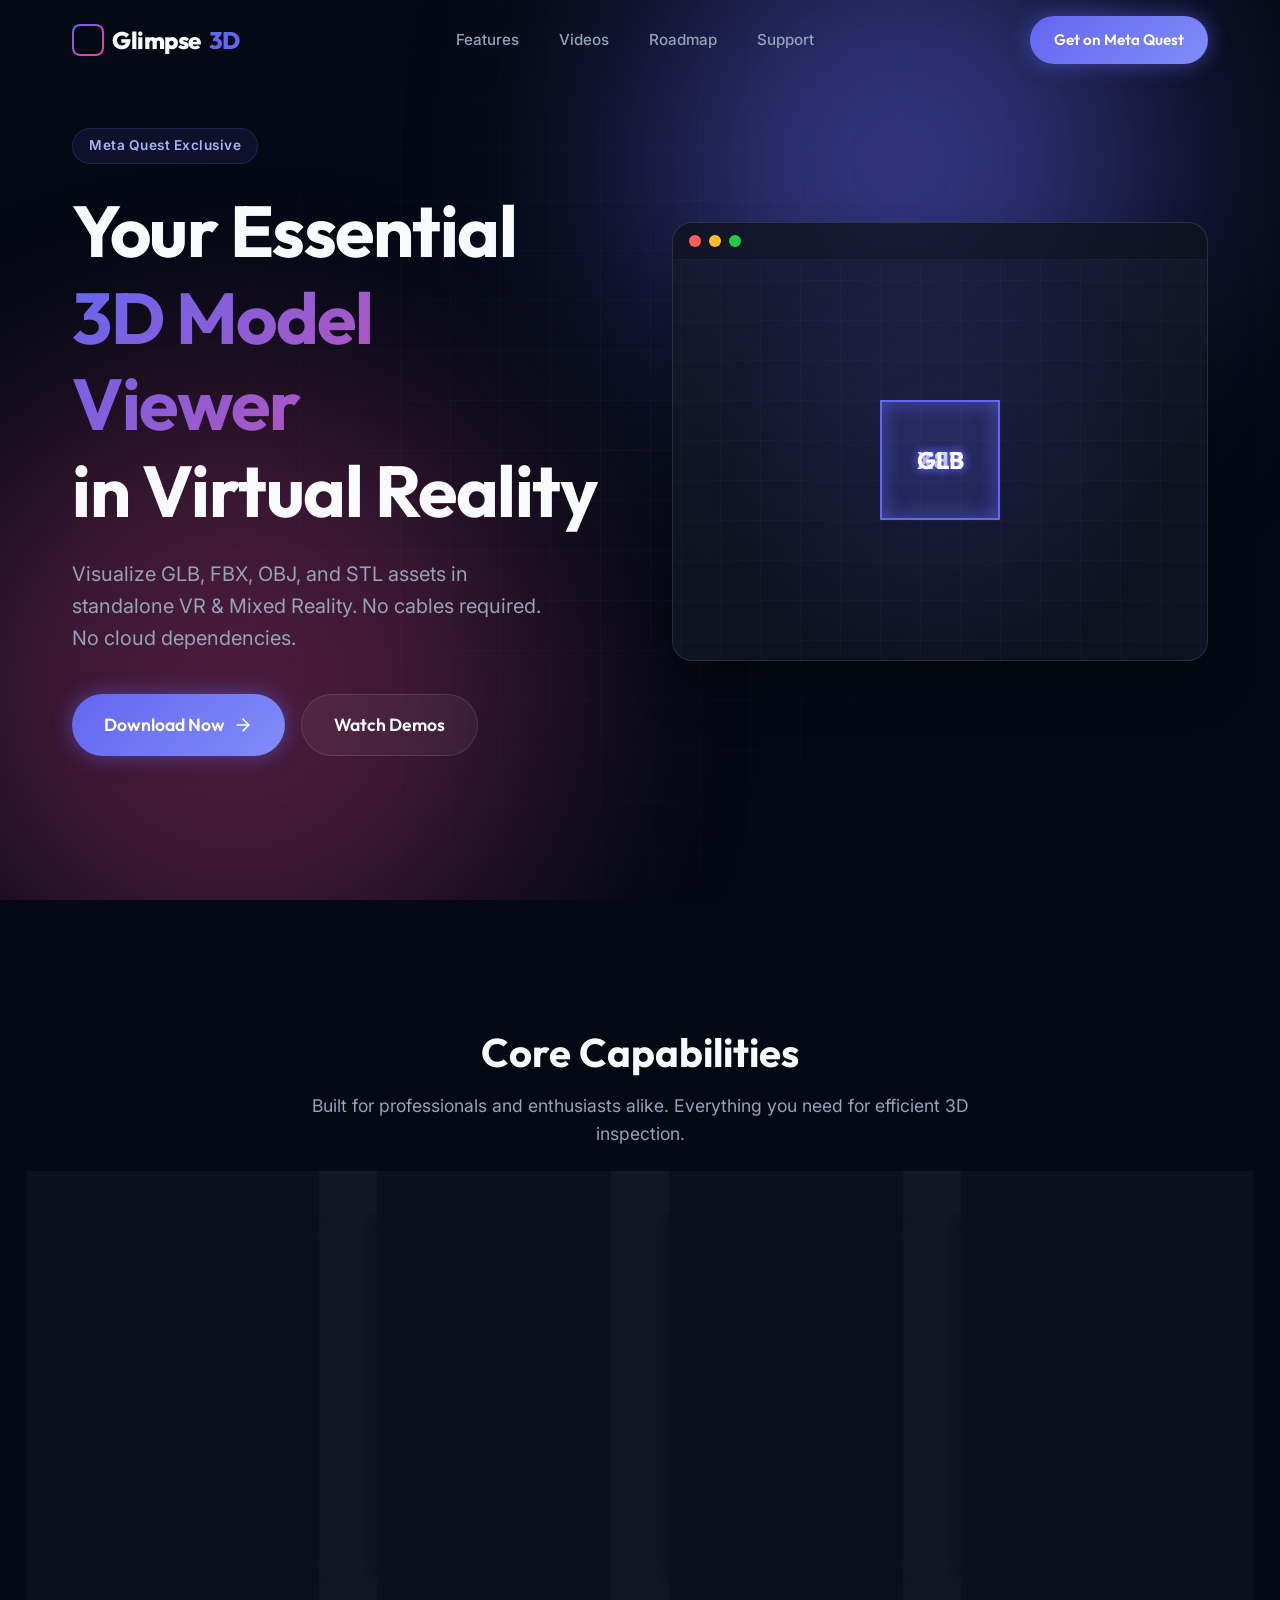
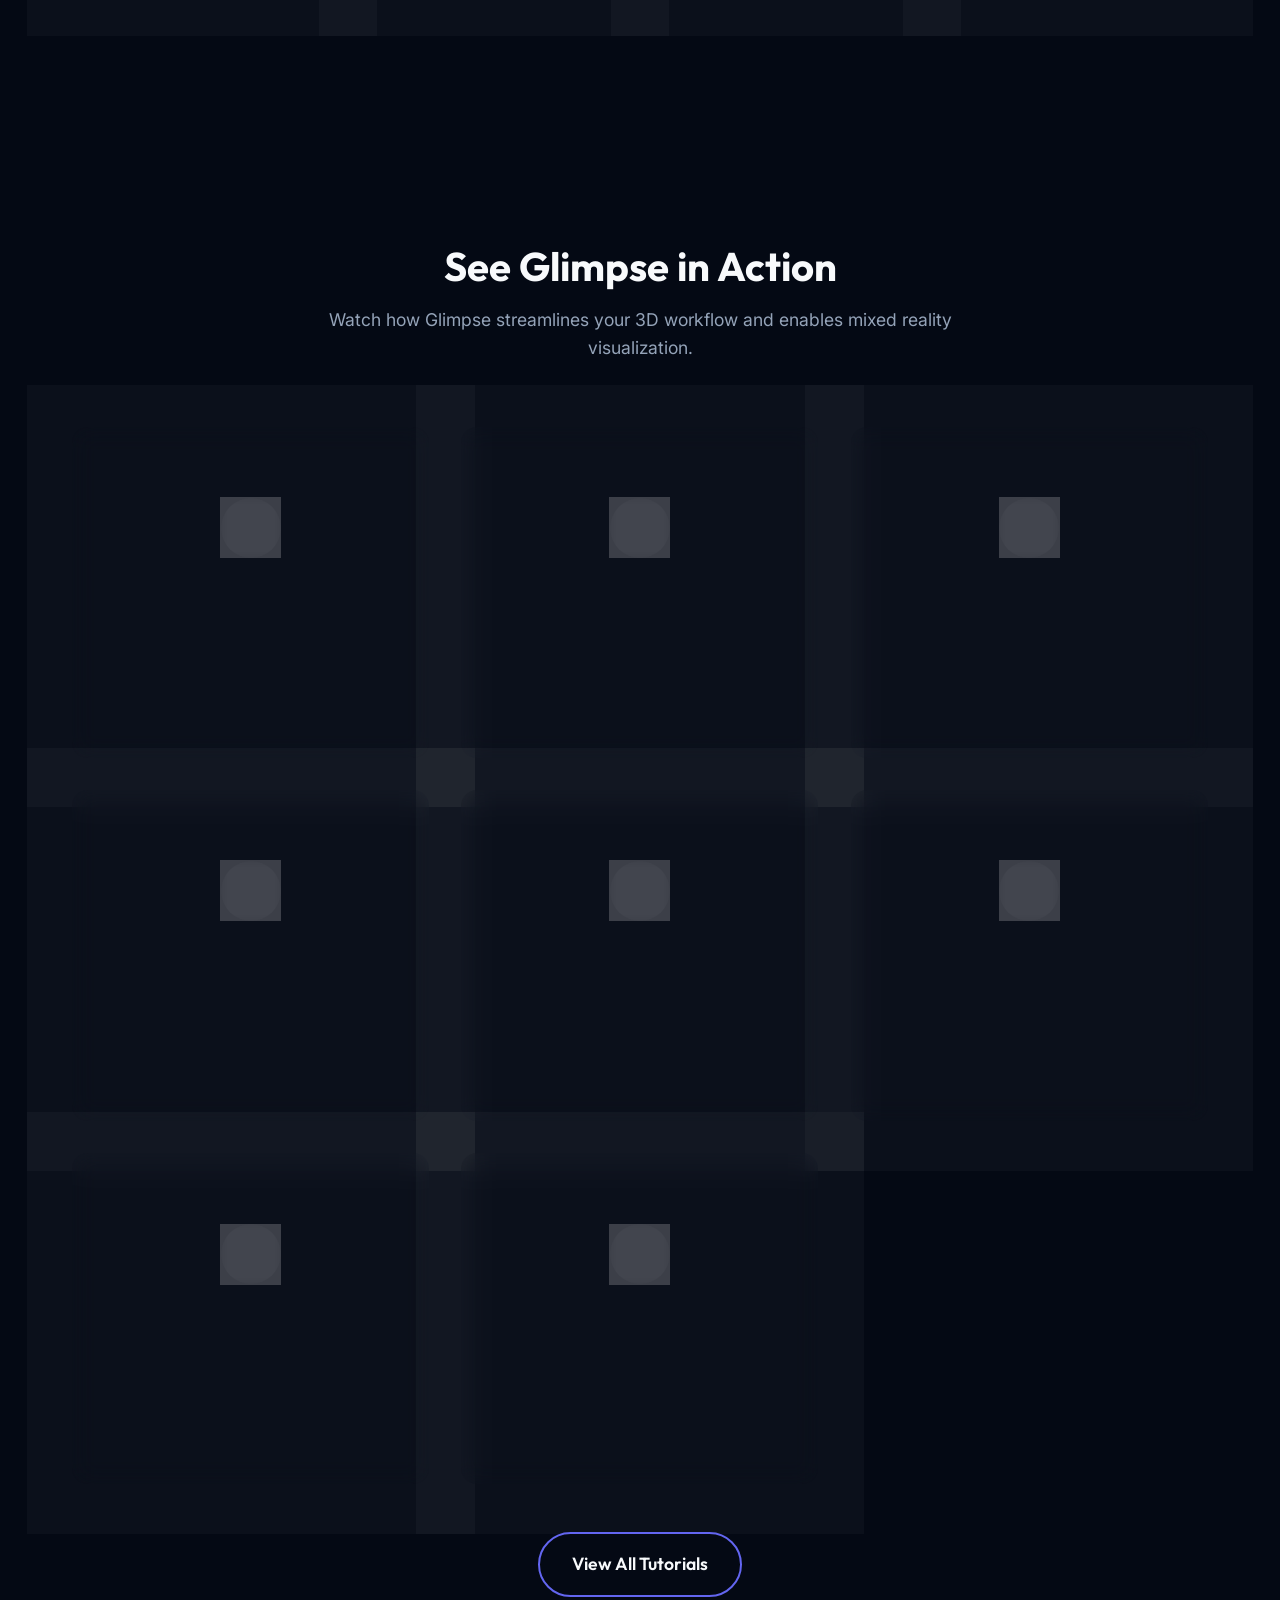
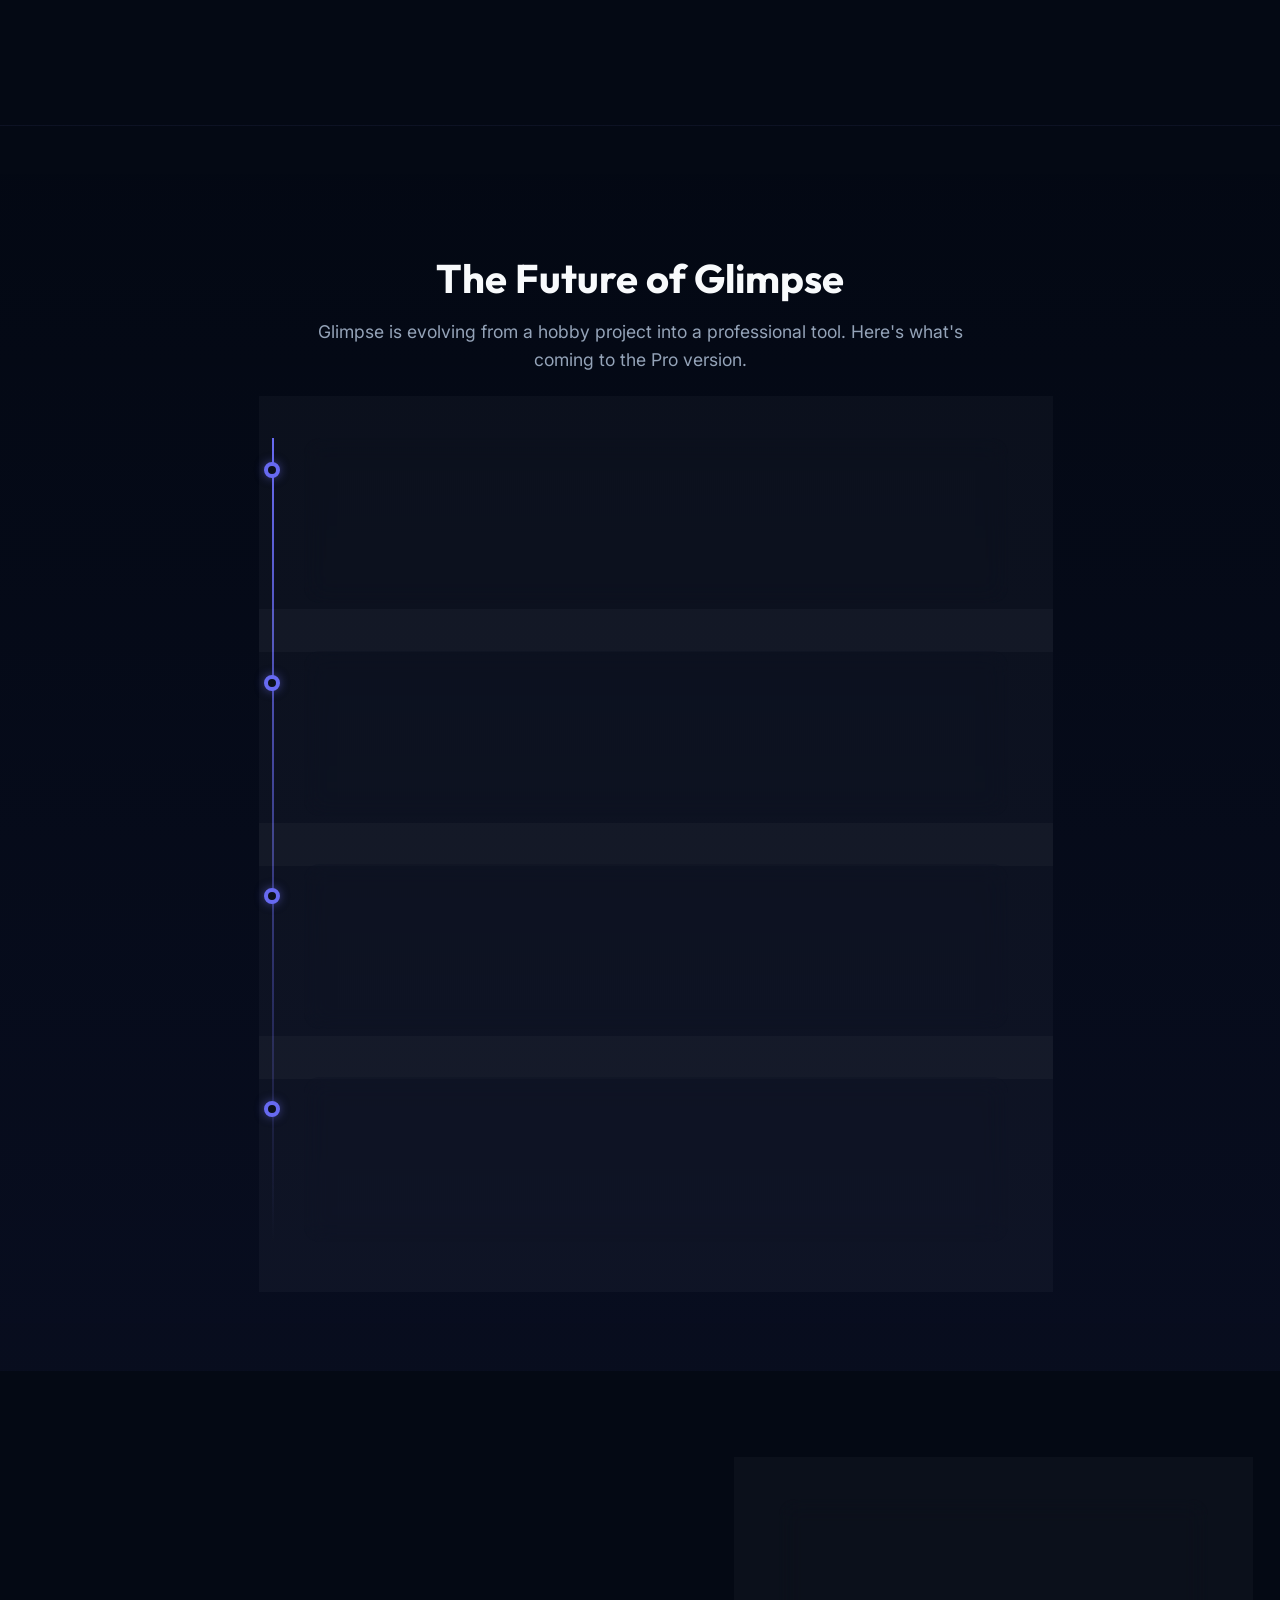
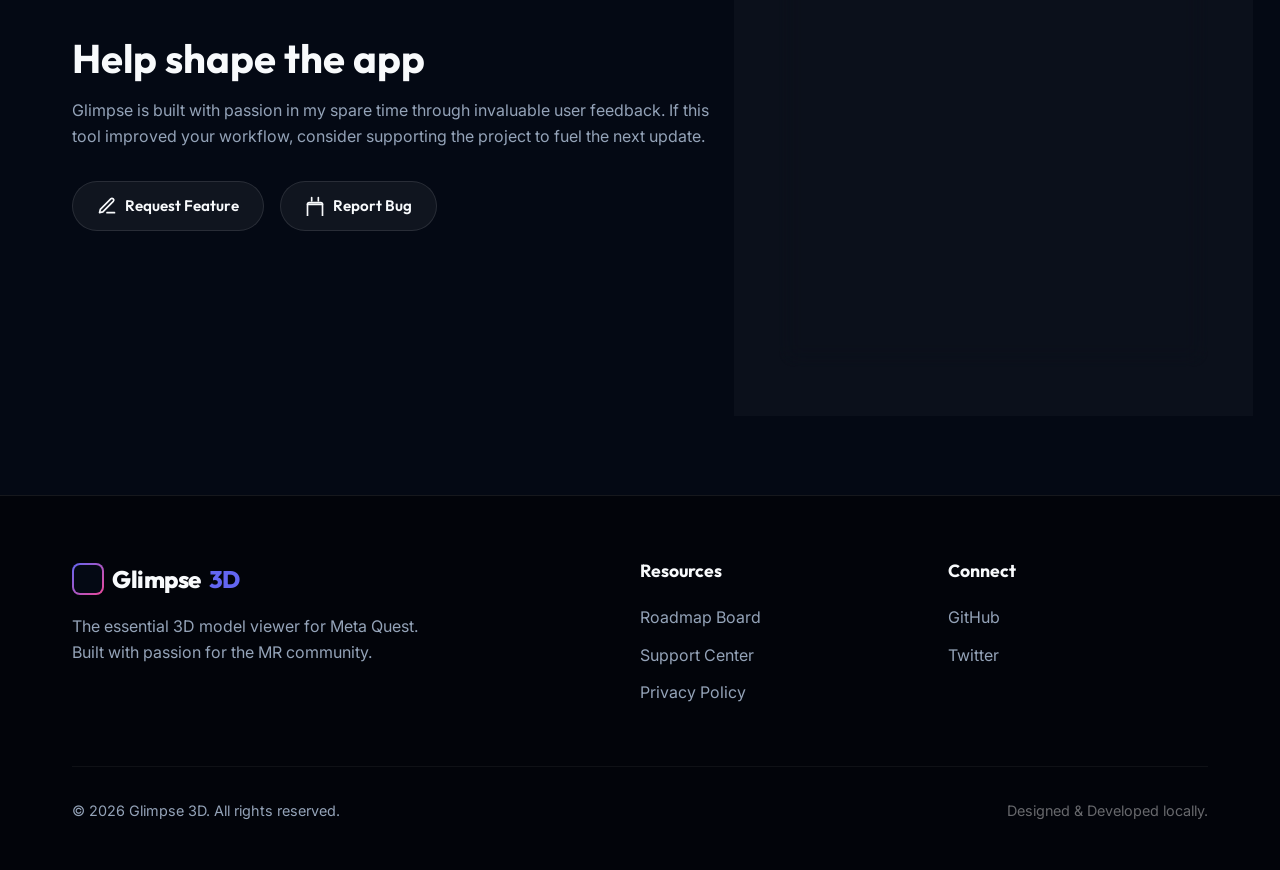
==== commit 4f605c77: "gifs added gifs" ====
--- a/index.html
+++ b/index.html
@@ -134,7 +134,7 @@
                 <div class="video-grid">
                     <!-- Video Card 1 -->
                     <div class="video-card glass fade-in">
-                        <div class="video-thumbnail" style="background-image: url('https://img.youtube.com/vi/4uBXCP-bDuM/hqdefault.jpg')">
+                        <div class="video-thumbnail" style="background-image: url('https://img.youtube.com/vi/4uBXCP-bDuM/hqdefault.jpg')" data-gif="assets/4uBXCP-bDuM.gif">
                             <div class="play-btn"></div>
                             <div class="duration">6:29</div>
                         </div>
@@ -146,7 +146,7 @@
 
                     <!-- Video Card 2 -->
                     <div class="video-card glass fade-in delay-1">
-                        <div class="video-thumbnail" style="background-image: url('https://img.youtube.com/vi/o1g9DUkBI7g/hqdefault.jpg')">
+                        <div class="video-thumbnail" style="background-image: url('https://img.youtube.com/vi/o1g9DUkBI7g/hqdefault.jpg')" data-gif="assets/o1g9DUkBI7g.gif">
                             <div class="play-btn"></div>
                             <div class="duration">2:51</div>
                         </div>
@@ -158,7 +158,7 @@
 
                     <!-- Video Card 3 -->
                     <div class="video-card glass fade-in delay-2">
-                        <div class="video-thumbnail" style="background-image: url('https://img.youtube.com/vi/0zk_73ZITiA/hqdefault.jpg')">
+                        <div class="video-thumbnail" style="background-image: url('https://img.youtube.com/vi/0zk_73ZITiA/hqdefault.jpg')" data-gif="assets/0zk_73ZITiA.gif">
                             <div class="play-btn"></div>
                             <div class="duration">1:41</div>
                         </div>
@@ -170,7 +170,7 @@
 
                     <!-- Video Card 4 -->
                     <div class="video-card glass fade-in">
-                        <div class="video-thumbnail" style="background-image: url('https://img.youtube.com/vi/UwnLiUpsmUk/hqdefault.jpg')">
+                        <div class="video-thumbnail" style="background-image: url('https://img.youtube.com/vi/UwnLiUpsmUk/hqdefault.jpg')" data-gif="assets/UwnLiUpsmUk.gif">
                             <div class="play-btn"></div>
                             <div class="duration">1:41</div>
                         </div>
@@ -182,7 +182,7 @@
 
                     <!-- Video Card 5 -->
                     <div class="video-card glass fade-in delay-1">
-                        <div class="video-thumbnail" style="background-image: url('https://img.youtube.com/vi/qfGhpy7vPtg/hqdefault.jpg')">
+                        <div class="video-thumbnail" style="background-image: url('https://img.youtube.com/vi/qfGhpy7vPtg/hqdefault.jpg')" data-gif="assets/qfGhpy7vPtg.gif">
                             <div class="play-btn"></div>
                             <div class="duration">1:01</div>
                         </div>
@@ -194,7 +194,7 @@
 
                     <!-- Video Card 6 -->
                     <div class="video-card glass fade-in delay-2">
-                        <div class="video-thumbnail" style="background-image: url('https://img.youtube.com/vi/5LWB3W06x-g/hqdefault.jpg')">
+                        <div class="video-thumbnail" style="background-image: url('https://img.youtube.com/vi/5LWB3W06x-g/hqdefault.jpg')" data-gif="assets/5LWB3W06x-g.gif">
                             <div class="play-btn"></div>
                             <div class="duration">0:56</div>
                         </div>
@@ -206,7 +206,7 @@
 
                     <!-- Video Card 7 -->
                     <div class="video-card glass fade-in">
-                        <div class="video-thumbnail" style="background-image: url('https://img.youtube.com/vi/ulNpjjcuTco/hqdefault.jpg')">
+                        <div class="video-thumbnail" style="background-image: url('https://img.youtube.com/vi/ulNpjjcuTco/hqdefault.jpg')" data-gif="assets/ulNpjjcuTco.gif">
                             <div class="play-btn"></div>
                             <div class="duration">1:43</div>
                         </div>
@@ -218,7 +218,7 @@
 
                     <!-- Video Card 8 -->
                     <div class="video-card glass fade-in delay-1">
-                        <div class="video-thumbnail" style="background-image: url('https://img.youtube.com/vi/JfZbP3W_88U/hqdefault.jpg')">
+                        <div class="video-thumbnail" style="background-image: url('https://img.youtube.com/vi/JfZbP3W_88U/hqdefault.jpg')" data-gif="assets/JfZbP3W_88U.gif">
                             <div class="play-btn"></div>
                             <div class="duration">1:40</div>
                         </div>
--- a/style.css
+++ b/style.css
@@ -645,6 +645,16 @@
   font-size: 0.8rem;
   font-weight: 600;
   z-index: 2;
+  transition: var(--transition);
+}
+
+.video-card.playing .play-btn {
+  opacity: 0;
+  transform: scale(0.8);
+}
+
+.video-card.playing .duration {
+  opacity: 0;
 }
 
 .video-info {
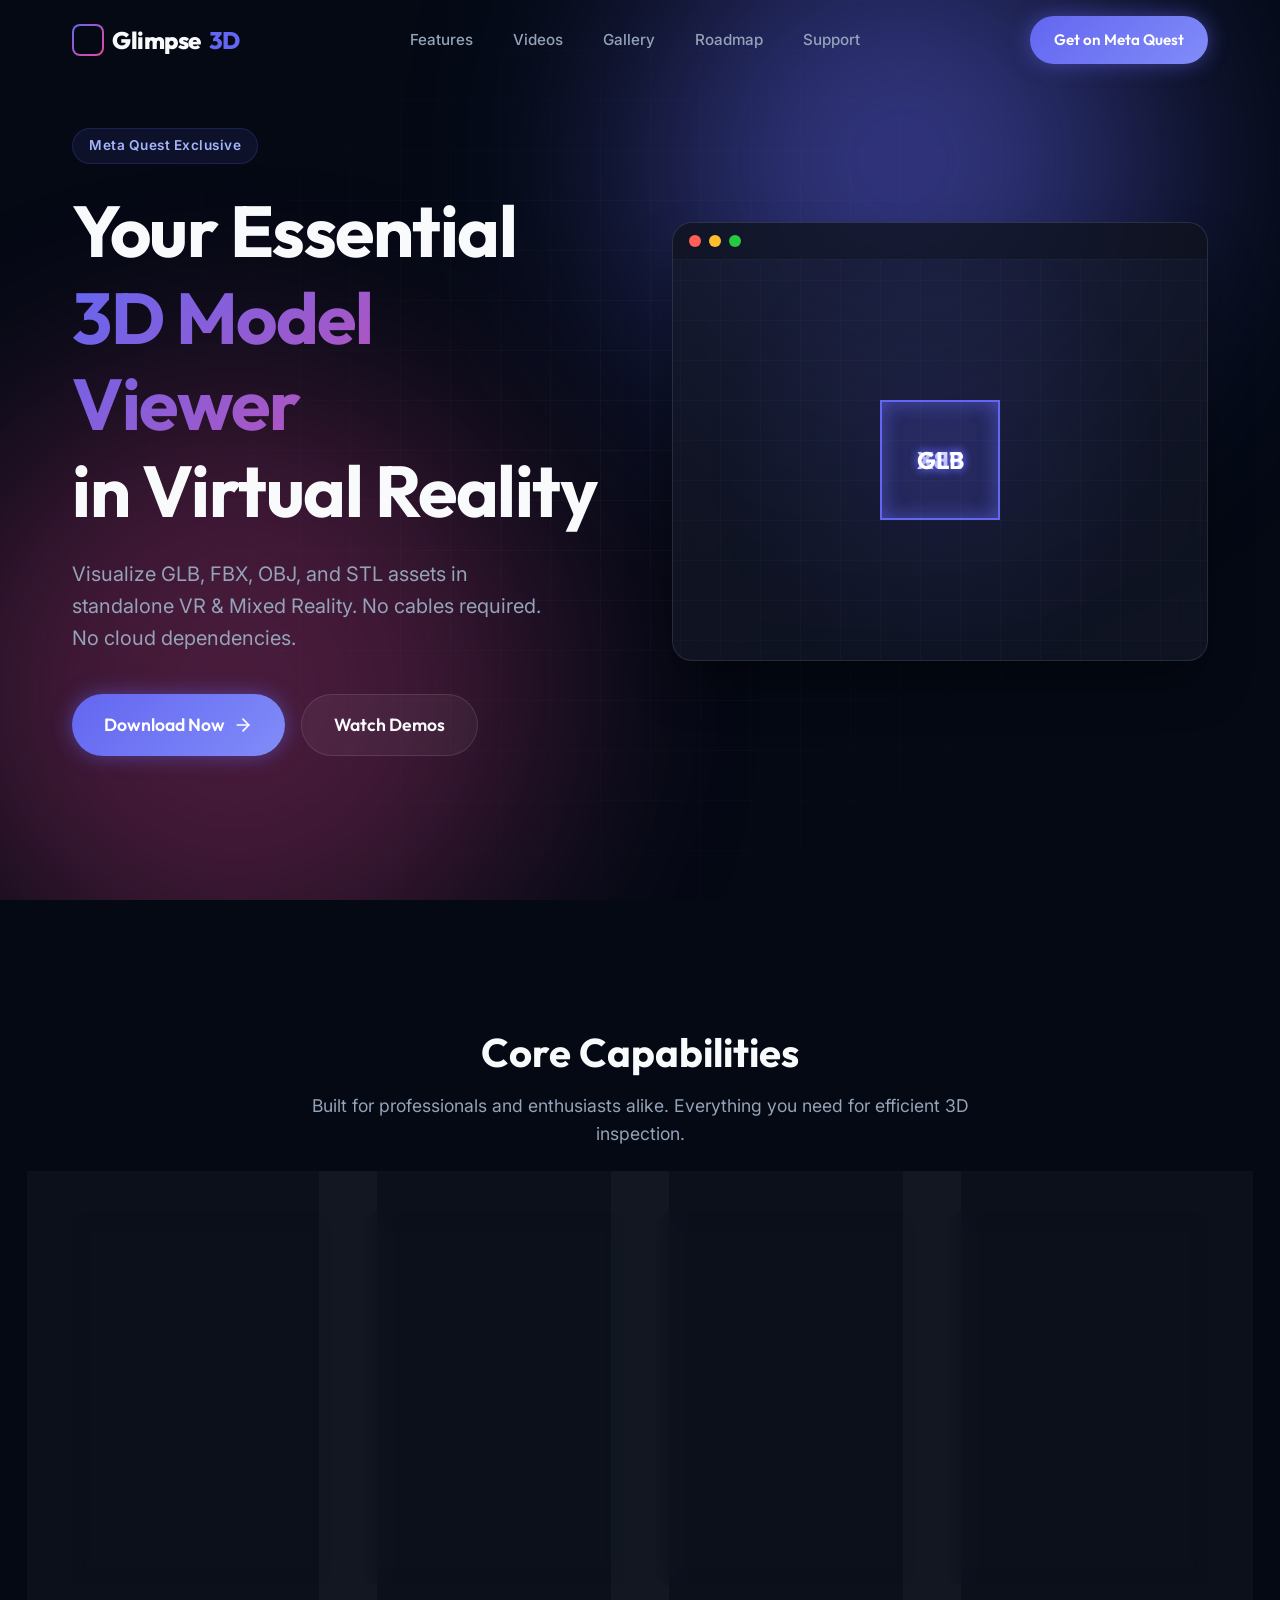
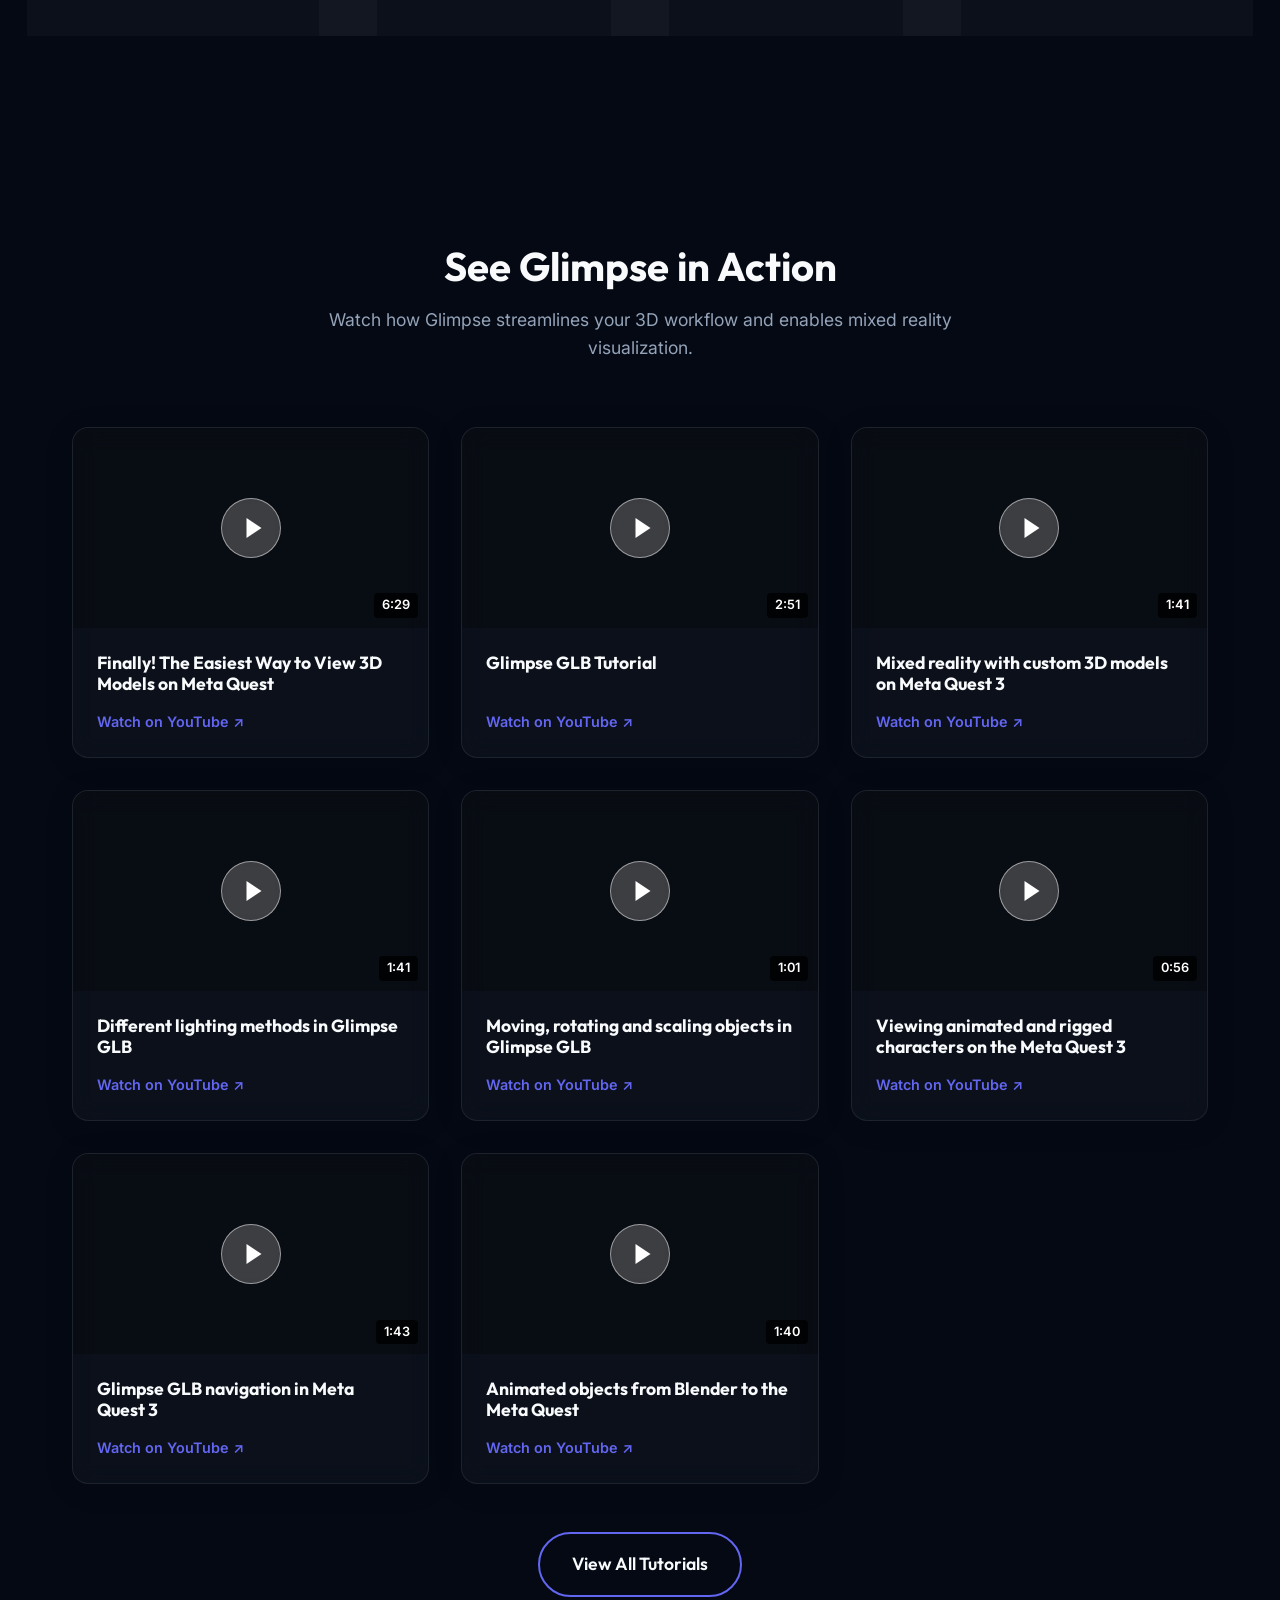
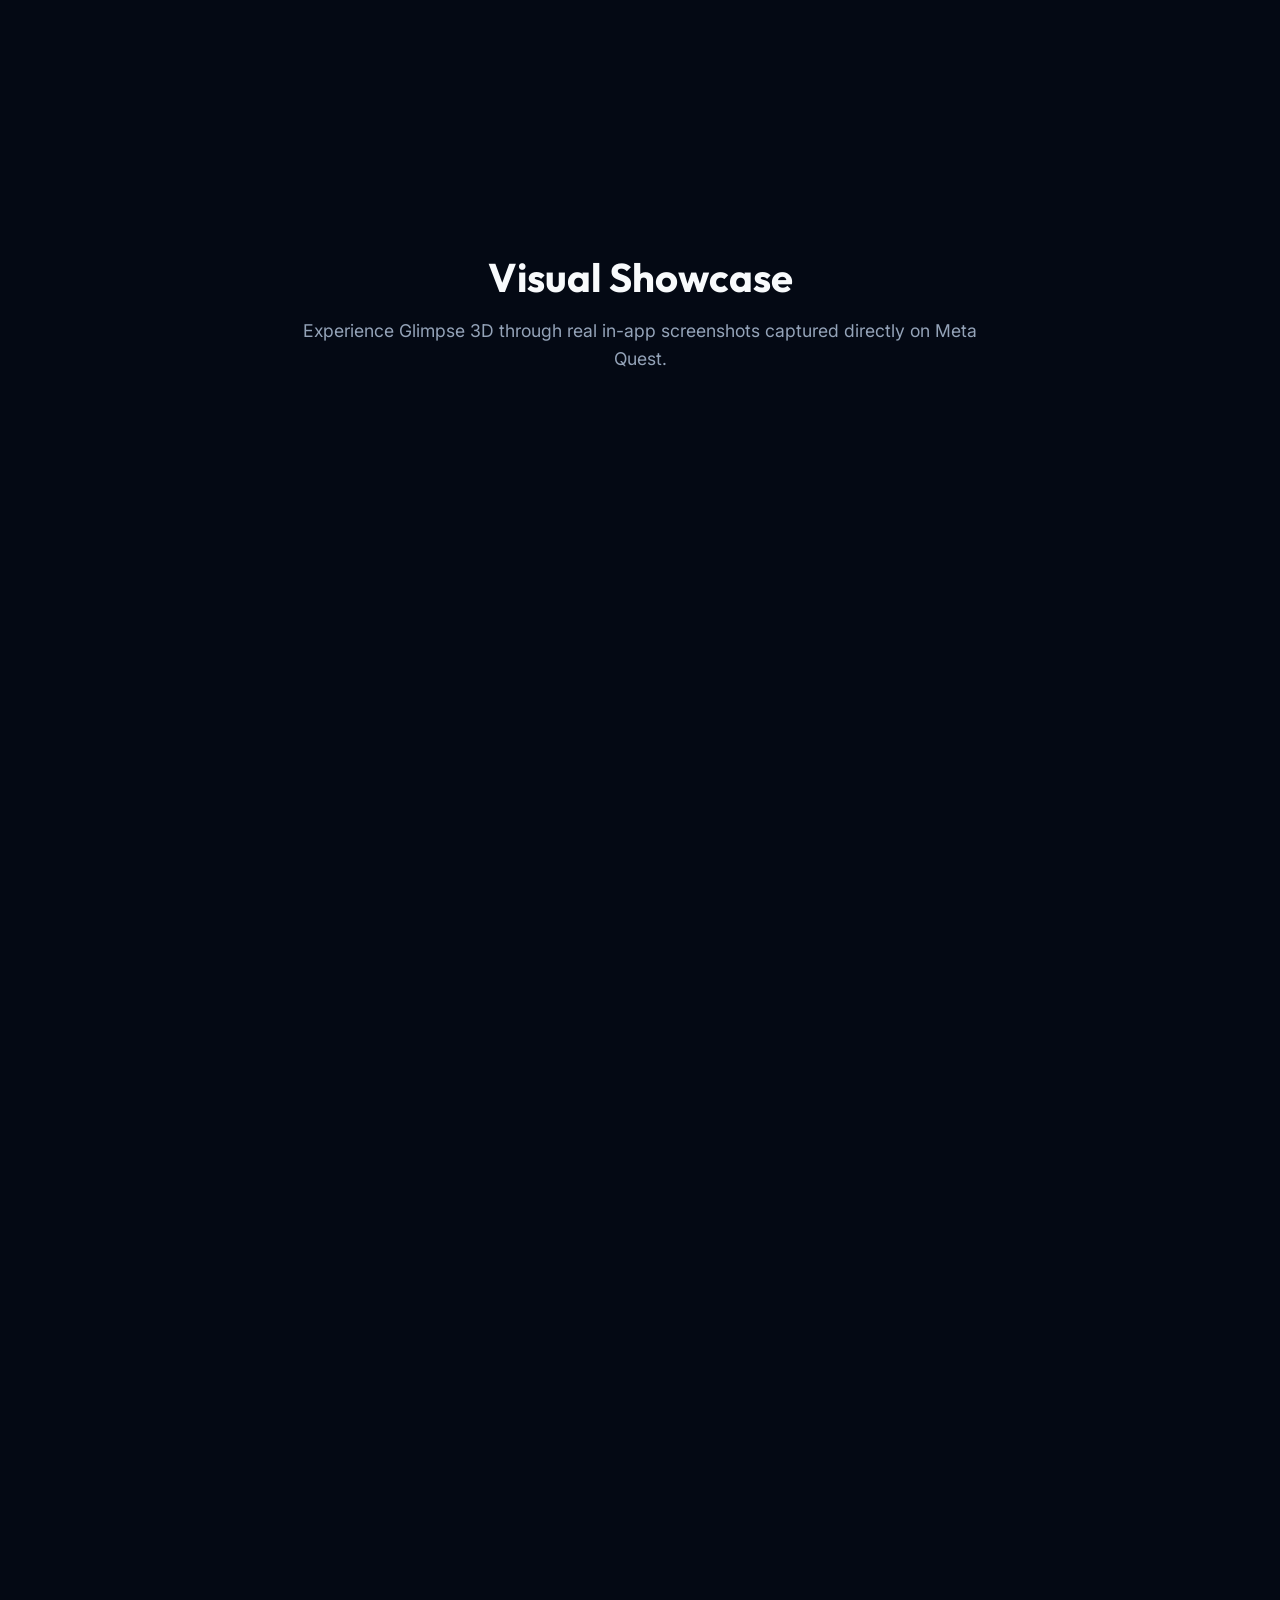
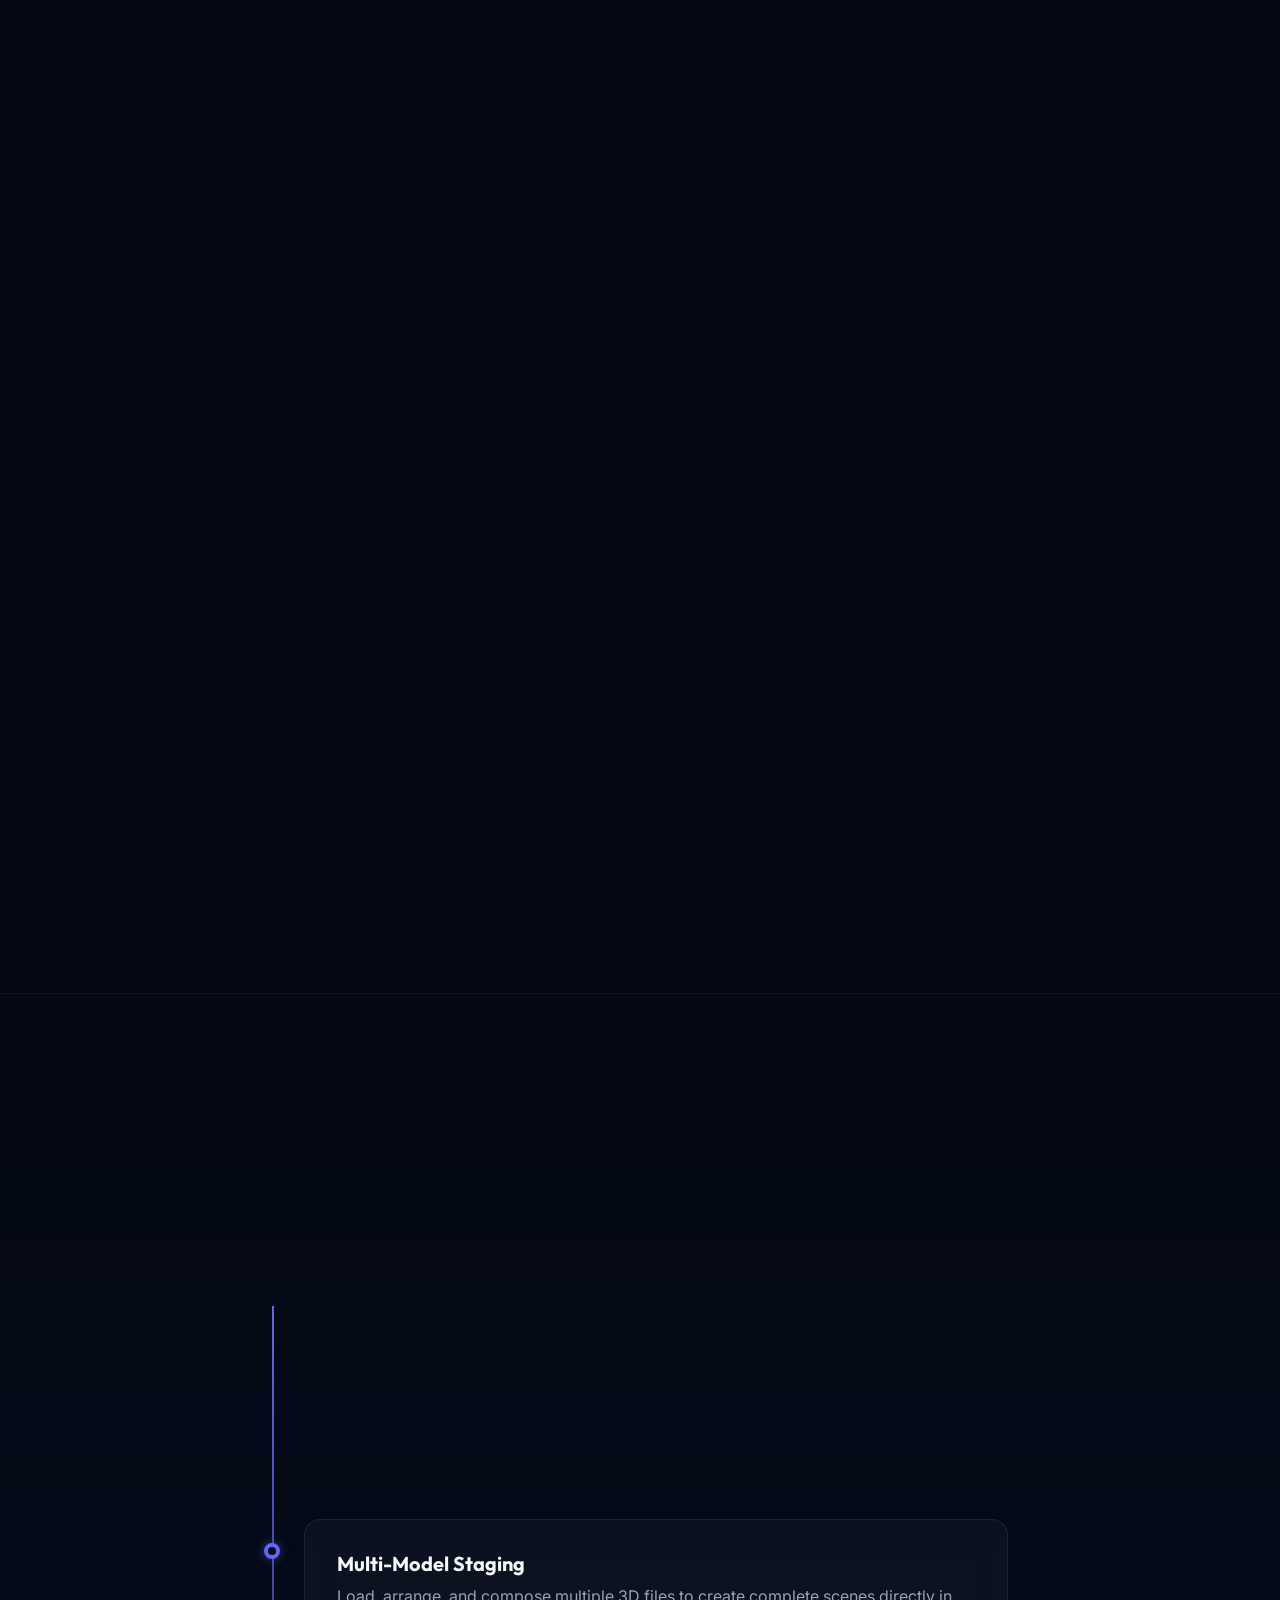
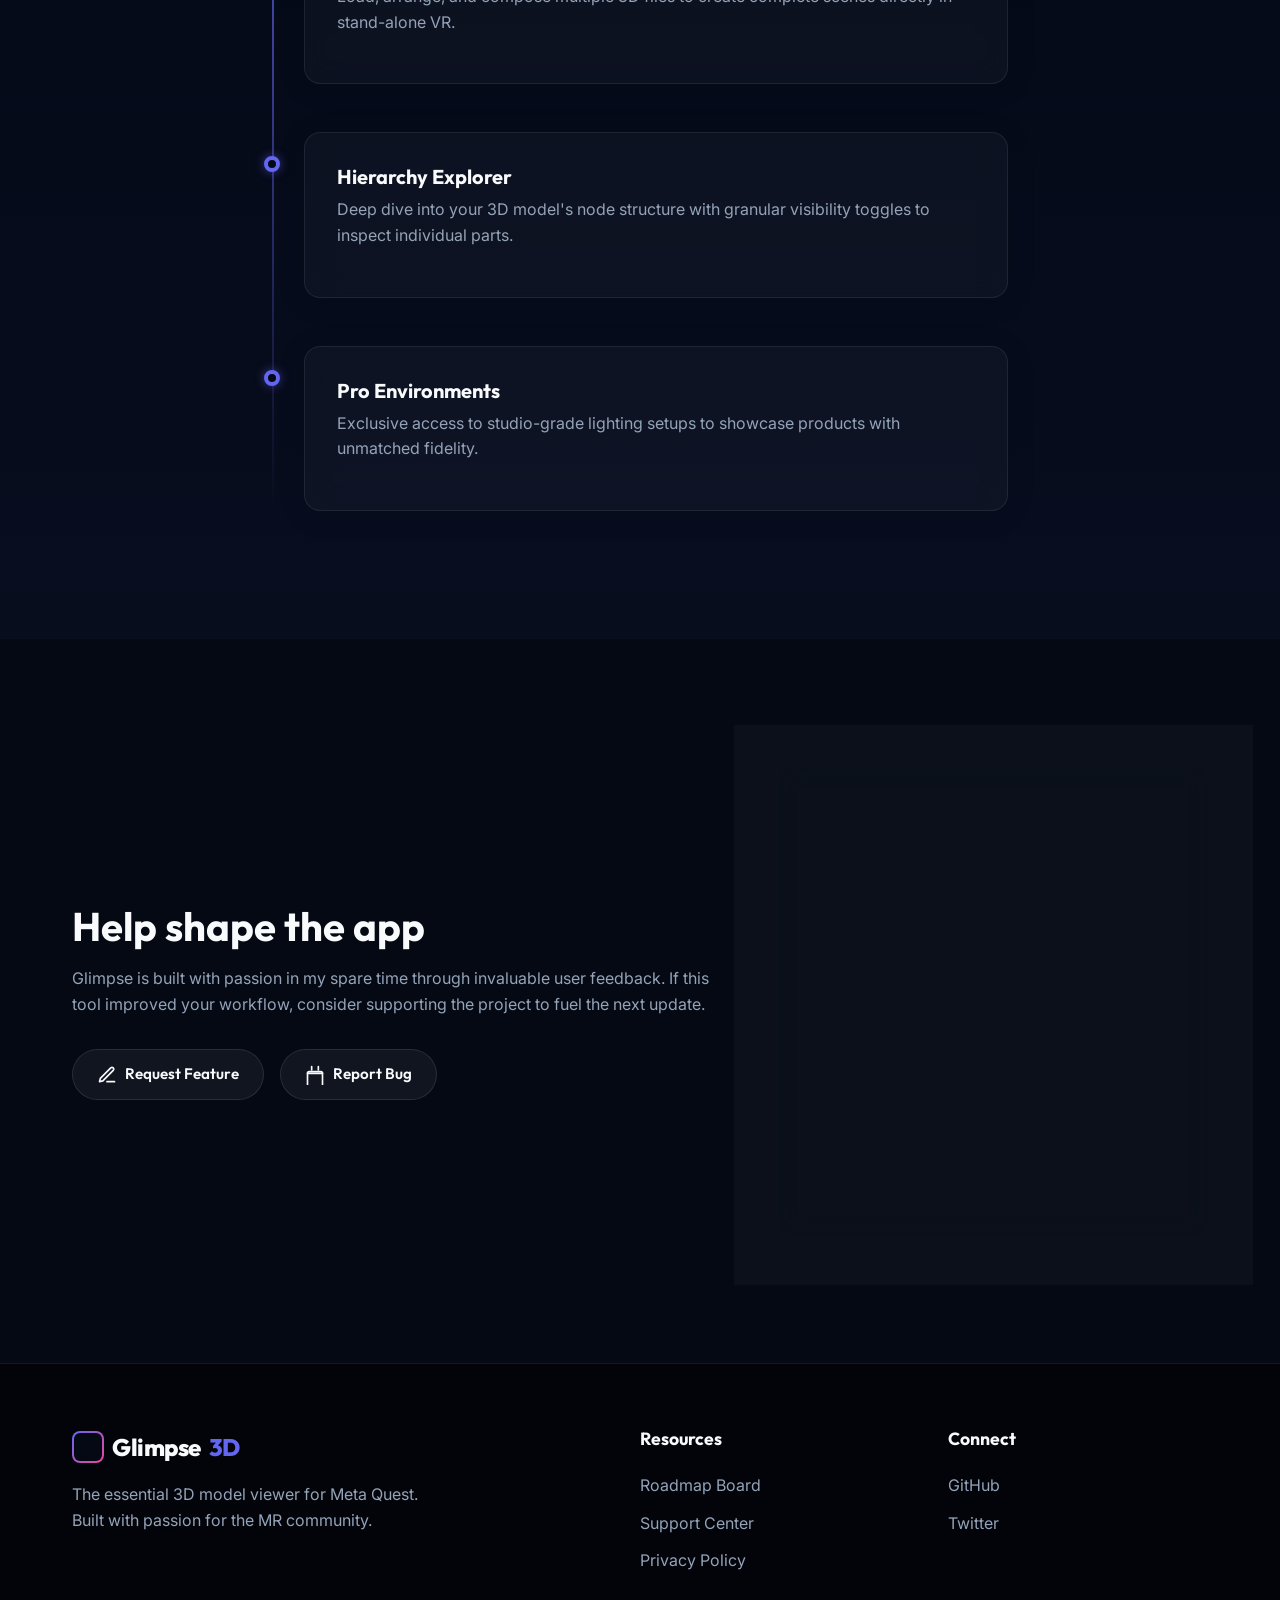
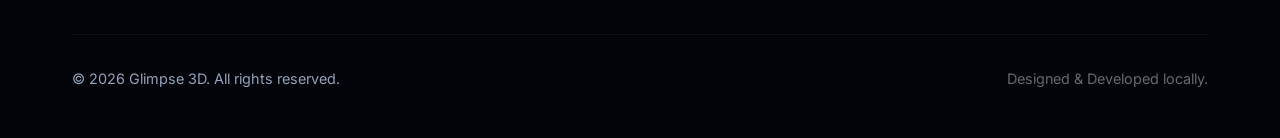
==== commit 610ceaa0: "added gallery" ====
--- a/index.html
+++ b/index.html
@@ -28,6 +28,7 @@
             <nav class="nav-links">
                 <a href="#features">Features</a>
                 <a href="#showcase">Videos</a>
+                <a href="#gallery">Gallery</a>
                 <a href="#roadmap">Roadmap</a>
                 <a href="#support">Support</a>
             </nav>
@@ -232,6 +233,127 @@
                 <div class="cta-center fade-in">
                      <a href="https://www.youtube.com/@glimpse-glb" target="_blank" class="btn btn-outline btn-lg">View All Tutorials</a>
                 </div>
+            </div>
+        </section>
+
+        <!-- Gallery Section -->
+        <section class="gallery section" id="gallery">
+            <div class="container container-lg">
+                <div class="section-header fade-in">
+                    <h2 class="section-title">Visual Showcase</h2>
+                    <p class="section-desc">Experience Glimpse 3D through real in-app screenshots captured directly on Meta Quest.</p>
+                </div>
+
+                <div class="gallery-grid">
+                    <div class="gallery-item glass fade-in delay-1" data-src="assets/gallery/gallery-1.jpg">
+                        <img src="assets/gallery/gallery-1.jpg" alt="Glimpse XR Screenshot 1" loading="lazy">
+                        <div class="gallery-overlay"><svg width="32" height="32" viewBox="0 0 24 24" fill="none" stroke="white" stroke-width="2" stroke-linecap="round" stroke-linejoin="round"><path d="M15 3h6v6"/><path d="M9 21H3v-6"/><path d="M21 3l-7 7"/><path d="M3 21l7-7"/></svg></div>
+                    </div>
+                    <div class="gallery-item glass fade-in delay-2" data-src="assets/gallery/gallery-2.jpg">
+                        <img src="assets/gallery/gallery-2.jpg" alt="Glimpse XR Screenshot 2" loading="lazy">
+                        <div class="gallery-overlay"><svg width="32" height="32" viewBox="0 0 24 24" fill="none" stroke="white" stroke-width="2" stroke-linecap="round" stroke-linejoin="round"><path d="M15 3h6v6"/><path d="M9 21H3v-6"/><path d="M21 3l-7 7"/><path d="M3 21l7-7"/></svg></div>
+                    </div>
+                    <div class="gallery-item glass fade-in" data-src="assets/gallery/gallery-3.jpg">
+                        <img src="assets/gallery/gallery-3.jpg" alt="Glimpse XR Screenshot 3" loading="lazy">
+                        <div class="gallery-overlay"><svg width="32" height="32" viewBox="0 0 24 24" fill="none" stroke="white" stroke-width="2" stroke-linecap="round" stroke-linejoin="round"><path d="M15 3h6v6"/><path d="M9 21H3v-6"/><path d="M21 3l-7 7"/><path d="M3 21l7-7"/></svg></div>
+                    </div>
+                    <div class="gallery-item glass fade-in delay-1" data-src="assets/gallery/gallery-4.jpg">
+                        <img src="assets/gallery/gallery-4.jpg" alt="Glimpse XR Screenshot 4" loading="lazy">
+                        <div class="gallery-overlay"><svg width="32" height="32" viewBox="0 0 24 24" fill="none" stroke="white" stroke-width="2" stroke-linecap="round" stroke-linejoin="round"><path d="M15 3h6v6"/><path d="M9 21H3v-6"/><path d="M21 3l-7 7"/><path d="M3 21l7-7"/></svg></div>
+                    </div>
+                    <div class="gallery-item glass fade-in delay-2" data-src="assets/gallery/gallery-5.jpg">
+                        <img src="assets/gallery/gallery-5.jpg" alt="Glimpse XR Screenshot 5" loading="lazy">
+                        <div class="gallery-overlay"><svg width="32" height="32" viewBox="0 0 24 24" fill="none" stroke="white" stroke-width="2" stroke-linecap="round" stroke-linejoin="round"><path d="M15 3h6v6"/><path d="M9 21H3v-6"/><path d="M21 3l-7 7"/><path d="M3 21l7-7"/></svg></div>
+                    </div>
+                    <div class="gallery-item glass fade-in" data-src="assets/gallery/gallery-6.jpg">
+                        <img src="assets/gallery/gallery-6.jpg" alt="Glimpse XR Screenshot 6" loading="lazy">
+                        <div class="gallery-overlay"><svg width="32" height="32" viewBox="0 0 24 24" fill="none" stroke="white" stroke-width="2" stroke-linecap="round" stroke-linejoin="round"><path d="M15 3h6v6"/><path d="M9 21H3v-6"/><path d="M21 3l-7 7"/><path d="M3 21l7-7"/></svg></div>
+                    </div>
+                    <div class="gallery-item glass fade-in delay-1" data-src="assets/gallery/gallery-7.jpg">
+                        <img src="assets/gallery/gallery-7.jpg" alt="Glimpse XR Screenshot 7" loading="lazy">
+                        <div class="gallery-overlay"><svg width="32" height="32" viewBox="0 0 24 24" fill="none" stroke="white" stroke-width="2" stroke-linecap="round" stroke-linejoin="round"><path d="M15 3h6v6"/><path d="M9 21H3v-6"/><path d="M21 3l-7 7"/><path d="M3 21l7-7"/></svg></div>
+                    </div>
+                    <div class="gallery-item glass fade-in delay-2" data-src="assets/gallery/gallery-8.jpg">
+                        <img src="assets/gallery/gallery-8.jpg" alt="Glimpse XR Screenshot 8" loading="lazy">
+                        <div class="gallery-overlay"><svg width="32" height="32" viewBox="0 0 24 24" fill="none" stroke="white" stroke-width="2" stroke-linecap="round" stroke-linejoin="round"><path d="M15 3h6v6"/><path d="M9 21H3v-6"/><path d="M21 3l-7 7"/><path d="M3 21l7-7"/></svg></div>
+                    </div>
+                    <div class="gallery-item glass fade-in" data-src="assets/gallery/gallery-9.jpg">
+                        <img src="assets/gallery/gallery-9.jpg" alt="Glimpse XR Screenshot 9" loading="lazy">
+                        <div class="gallery-overlay"><svg width="32" height="32" viewBox="0 0 24 24" fill="none" stroke="white" stroke-width="2" stroke-linecap="round" stroke-linejoin="round"><path d="M15 3h6v6"/><path d="M9 21H3v-6"/><path d="M21 3l-7 7"/><path d="M3 21l7-7"/></svg></div>
+                    </div>
+                    <div class="gallery-item glass fade-in delay-1" data-src="assets/gallery/gallery-10.jpg">
+                        <img src="assets/gallery/gallery-10.jpg" alt="Glimpse XR Screenshot 10" loading="lazy">
+                        <div class="gallery-overlay"><svg width="32" height="32" viewBox="0 0 24 24" fill="none" stroke="white" stroke-width="2" stroke-linecap="round" stroke-linejoin="round"><path d="M15 3h6v6"/><path d="M9 21H3v-6"/><path d="M21 3l-7 7"/><path d="M3 21l7-7"/></svg></div>
+                    </div>
+                    <div class="gallery-item glass fade-in delay-2" data-src="assets/gallery/gallery-11.jpg">
+                        <img src="assets/gallery/gallery-11.jpg" alt="Glimpse XR Screenshot 11" loading="lazy">
+                        <div class="gallery-overlay"><svg width="32" height="32" viewBox="0 0 24 24" fill="none" stroke="white" stroke-width="2" stroke-linecap="round" stroke-linejoin="round"><path d="M15 3h6v6"/><path d="M9 21H3v-6"/><path d="M21 3l-7 7"/><path d="M3 21l7-7"/></svg></div>
+                    </div>
+                    <div class="gallery-item glass fade-in" data-src="assets/gallery/gallery-12.jpg">
+                        <img src="assets/gallery/gallery-12.jpg" alt="Glimpse XR Screenshot 12" loading="lazy">
+                        <div class="gallery-overlay"><svg width="32" height="32" viewBox="0 0 24 24" fill="none" stroke="white" stroke-width="2" stroke-linecap="round" stroke-linejoin="round"><path d="M15 3h6v6"/><path d="M9 21H3v-6"/><path d="M21 3l-7 7"/><path d="M3 21l7-7"/></svg></div>
+                    </div>
+                    <div class="gallery-item glass fade-in delay-1" data-src="assets/gallery/gallery-13.jpg">
+                        <img src="assets/gallery/gallery-13.jpg" alt="Glimpse XR Screenshot 13" loading="lazy">
+                        <div class="gallery-overlay"><svg width="32" height="32" viewBox="0 0 24 24" fill="none" stroke="white" stroke-width="2" stroke-linecap="round" stroke-linejoin="round"><path d="M15 3h6v6"/><path d="M9 21H3v-6"/><path d="M21 3l-7 7"/><path d="M3 21l7-7"/></svg></div>
+                    </div>
+                    <div class="gallery-item glass fade-in delay-2" data-src="assets/gallery/gallery-14.jpg">
+                        <img src="assets/gallery/gallery-14.jpg" alt="Glimpse XR Screenshot 14" loading="lazy">
+                        <div class="gallery-overlay"><svg width="32" height="32" viewBox="0 0 24 24" fill="none" stroke="white" stroke-width="2" stroke-linecap="round" stroke-linejoin="round"><path d="M15 3h6v6"/><path d="M9 21H3v-6"/><path d="M21 3l-7 7"/><path d="M3 21l7-7"/></svg></div>
+                    </div>
+                    <div class="gallery-item glass fade-in" data-src="assets/gallery/gallery-15.jpg">
+                        <img src="assets/gallery/gallery-15.jpg" alt="Glimpse XR Screenshot 15" loading="lazy">
+                        <div class="gallery-overlay"><svg width="32" height="32" viewBox="0 0 24 24" fill="none" stroke="white" stroke-width="2" stroke-linecap="round" stroke-linejoin="round"><path d="M15 3h6v6"/><path d="M9 21H3v-6"/><path d="M21 3l-7 7"/><path d="M3 21l7-7"/></svg></div>
+                    </div>
+                    <div class="gallery-item glass fade-in delay-1" data-src="assets/gallery/gallery-16.jpg">
+                        <img src="assets/gallery/gallery-16.jpg" alt="Glimpse XR Screenshot 16" loading="lazy">
+                        <div class="gallery-overlay"><svg width="32" height="32" viewBox="0 0 24 24" fill="none" stroke="white" stroke-width="2" stroke-linecap="round" stroke-linejoin="round"><path d="M15 3h6v6"/><path d="M9 21H3v-6"/><path d="M21 3l-7 7"/><path d="M3 21l7-7"/></svg></div>
+                    </div>
+                    <div class="gallery-item glass fade-in delay-2" data-src="assets/gallery/gallery-17.jpg">
+                        <img src="assets/gallery/gallery-17.jpg" alt="Glimpse XR Screenshot 17" loading="lazy">
+                        <div class="gallery-overlay"><svg width="32" height="32" viewBox="0 0 24 24" fill="none" stroke="white" stroke-width="2" stroke-linecap="round" stroke-linejoin="round"><path d="M15 3h6v6"/><path d="M9 21H3v-6"/><path d="M21 3l-7 7"/><path d="M3 21l7-7"/></svg></div>
+                    </div>
+                    <div class="gallery-item glass fade-in" data-src="assets/gallery/gallery-18.jpg">
+                        <img src="assets/gallery/gallery-18.jpg" alt="Glimpse XR Screenshot 18" loading="lazy">
+                        <div class="gallery-overlay"><svg width="32" height="32" viewBox="0 0 24 24" fill="none" stroke="white" stroke-width="2" stroke-linecap="round" stroke-linejoin="round"><path d="M15 3h6v6"/><path d="M9 21H3v-6"/><path d="M21 3l-7 7"/><path d="M3 21l7-7"/></svg></div>
+                    </div>
+                    <div class="gallery-item glass fade-in delay-1" data-src="assets/gallery/gallery-19.jpg">
+                        <img src="assets/gallery/gallery-19.jpg" alt="Glimpse XR Screenshot 19" loading="lazy">
+                        <div class="gallery-overlay"><svg width="32" height="32" viewBox="0 0 24 24" fill="none" stroke="white" stroke-width="2" stroke-linecap="round" stroke-linejoin="round"><path d="M15 3h6v6"/><path d="M9 21H3v-6"/><path d="M21 3l-7 7"/><path d="M3 21l7-7"/></svg></div>
+                    </div>
+                    <div class="gallery-item glass fade-in delay-2" data-src="assets/gallery/gallery-20.jpg">
+                        <img src="assets/gallery/gallery-20.jpg" alt="Glimpse XR Screenshot 20" loading="lazy">
+                        <div class="gallery-overlay"><svg width="32" height="32" viewBox="0 0 24 24" fill="none" stroke="white" stroke-width="2" stroke-linecap="round" stroke-linejoin="round"><path d="M15 3h6v6"/><path d="M9 21H3v-6"/><path d="M21 3l-7 7"/><path d="M3 21l7-7"/></svg></div>
+                    </div>
+                    <div class="gallery-item glass fade-in" data-src="assets/gallery/gallery-21.jpg">
+                        <img src="assets/gallery/gallery-21.jpg" alt="Glimpse XR Screenshot 21" loading="lazy">
+                        <div class="gallery-overlay"><svg width="32" height="32" viewBox="0 0 24 24" fill="none" stroke="white" stroke-width="2" stroke-linecap="round" stroke-linejoin="round"><path d="M15 3h6v6"/><path d="M9 21H3v-6"/><path d="M21 3l-7 7"/><path d="M3 21l7-7"/></svg></div>
+                    </div>
+                    <div class="gallery-item glass fade-in delay-1" data-src="assets/gallery/gallery-22.jpg">
+                        <img src="assets/gallery/gallery-22.jpg" alt="Glimpse XR Screenshot 22" loading="lazy">
+                        <div class="gallery-overlay"><svg width="32" height="32" viewBox="0 0 24 24" fill="none" stroke="white" stroke-width="2" stroke-linecap="round" stroke-linejoin="round"><path d="M15 3h6v6"/><path d="M9 21H3v-6"/><path d="M21 3l-7 7"/><path d="M3 21l7-7"/></svg></div>
+                    </div>
+                    <div class="gallery-item glass fade-in delay-2" data-src="assets/gallery/gallery-23.jpg">
+                        <img src="assets/gallery/gallery-23.jpg" alt="Glimpse XR Screenshot 23" loading="lazy">
+                        <div class="gallery-overlay"><svg width="32" height="32" viewBox="0 0 24 24" fill="none" stroke="white" stroke-width="2" stroke-linecap="round" stroke-linejoin="round"><path d="M15 3h6v6"/><path d="M9 21H3v-6"/><path d="M21 3l-7 7"/><path d="M3 21l7-7"/></svg></div>
+                    </div>
+                    <div class="gallery-item glass fade-in" data-src="assets/gallery/gallery-24.jpg">
+                        <img src="assets/gallery/gallery-24.jpg" alt="Glimpse XR Screenshot 24" loading="lazy">
+                        <div class="gallery-overlay"><svg width="32" height="32" viewBox="0 0 24 24" fill="none" stroke="white" stroke-width="2" stroke-linecap="round" stroke-linejoin="round"><path d="M15 3h6v6"/><path d="M9 21H3v-6"/><path d="M21 3l-7 7"/><path d="M3 21l7-7"/></svg></div>
+                    </div>
+                    <div class="gallery-item glass fade-in delay-1" data-src="assets/gallery/gallery-25.jpg">
+                        <img src="assets/gallery/gallery-25.jpg" alt="Glimpse XR Screenshot 25" loading="lazy">
+                        <div class="gallery-overlay"><svg width="32" height="32" viewBox="0 0 24 24" fill="none" stroke="white" stroke-width="2" stroke-linecap="round" stroke-linejoin="round"><path d="M15 3h6v6"/><path d="M9 21H3v-6"/><path d="M21 3l-7 7"/><path d="M3 21l7-7"/></svg></div>
+                    </div>
+                    <div class="gallery-item glass fade-in delay-2" data-src="assets/gallery/gallery-26.jpg">
+                        <img src="assets/gallery/gallery-26.jpg" alt="Glimpse XR Screenshot 26" loading="lazy">
+                        <div class="gallery-overlay"><svg width="32" height="32" viewBox="0 0 24 24" fill="none" stroke="white" stroke-width="2" stroke-linecap="round" stroke-linejoin="round"><path d="M15 3h6v6"/><path d="M9 21H3v-6"/><path d="M21 3l-7 7"/><path d="M3 21l7-7"/></svg></div>
+                    </div>
+                </div>
+            <!-- Lightbox Modal -->
+            <div class="lightbox" id="lightbox">
+                <div class="lightbox-close">&times;</div>
+                <img class="lightbox-content" id="lightbox-img" src="" alt="Enlarged screenshot">
             </div>
         </section>
 
--- a/style.css
+++ b/style.css
@@ -683,6 +683,117 @@
   text-align: center;
 }
 
+/* Gallery Section */
+.gallery-grid {
+  display: grid;
+  grid-template-columns: repeat(auto-fit, minmax(300px, 1fr));
+  gap: 1.5rem;
+  margin-top: 2rem;
+}
+
+.gallery-item {
+  position: relative;
+  overflow: hidden;
+  cursor: pointer;
+  aspect-ratio: 16 / 9;
+}
+
+.gallery-item img {
+  width: 100%;
+  height: 100%;
+  object-fit: cover;
+  transition: transform 0.5s cubic-bezier(0.25, 0.8, 0.25, 1);
+}
+
+.gallery-item:hover img {
+  transform: scale(1.08); /* slight zoom on hover */
+}
+
+.gallery-overlay {
+  position: absolute;
+  inset: 0;
+  background: rgba(15, 23, 42, 0.5); /* dark semi-transparent overlay */
+  display: flex;
+  align-items: center;
+  justify-content: center;
+  opacity: 0;
+  transition: var(--transition);
+}
+
+.gallery-item:hover .gallery-overlay {
+  opacity: 1;
+}
+
+.gallery-overlay svg {
+  transform: scale(0.5);
+  transition: transform 0.3s cubic-bezier(0.175, 0.885, 0.32, 1.275);
+}
+
+.gallery-item:hover .gallery-overlay svg {
+  transform: scale(1);
+}
+
+/* Lightbox Modal */
+.lightbox {
+  position: fixed;
+  z-index: 9999;
+  top: 0;
+  left: 0;
+  width: 100%;
+  height: 100%;
+  background-color: rgba(4, 9, 20, 0.95);
+  backdrop-filter: blur(12px);
+  display: flex;
+  align-items: center;
+  justify-content: center;
+  opacity: 0;
+  pointer-events: none;
+  transition: opacity 0.3s ease;
+}
+
+.lightbox.active {
+  opacity: 1;
+  pointer-events: auto;
+}
+
+.lightbox-content {
+  max-width: 90vw;
+  max-height: 90vh;
+  border-radius: 12px;
+  box-shadow: 0 25px 50px -12px rgba(0, 0, 0, 0.5);
+  transform: scale(0.9);
+  transition: transform 0.3s cubic-bezier(0.175, 0.885, 0.32, 1.275);
+}
+
+.lightbox.active .lightbox-content {
+  transform: scale(1);
+}
+
+.lightbox-close {
+  position: absolute;
+  top: 20px;
+  right: 30px;
+  color: rgba(255, 255, 255, 0.7);
+  font-size: 40px;
+  font-weight: 300;
+  cursor: pointer;
+  transition: var(--transition);
+  line-height: 1;
+  width: 50px;
+  height: 50px;
+  display: flex;
+  align-items: center;
+  justify-content: center;
+  background: rgba(255, 255, 255, 0.1);
+  border-radius: 50%;
+}
+
+.lightbox-close:hover {
+  color: white;
+  background: rgba(255, 255, 255, 0.2);
+  transform: scale(1.1);
+}
+
 /* Roadmap */
 .bg-overlay {
   background: linear-gradient(to bottom, rgba(4, 9, 20, 0), rgba(99, 102, 241, 0.05));
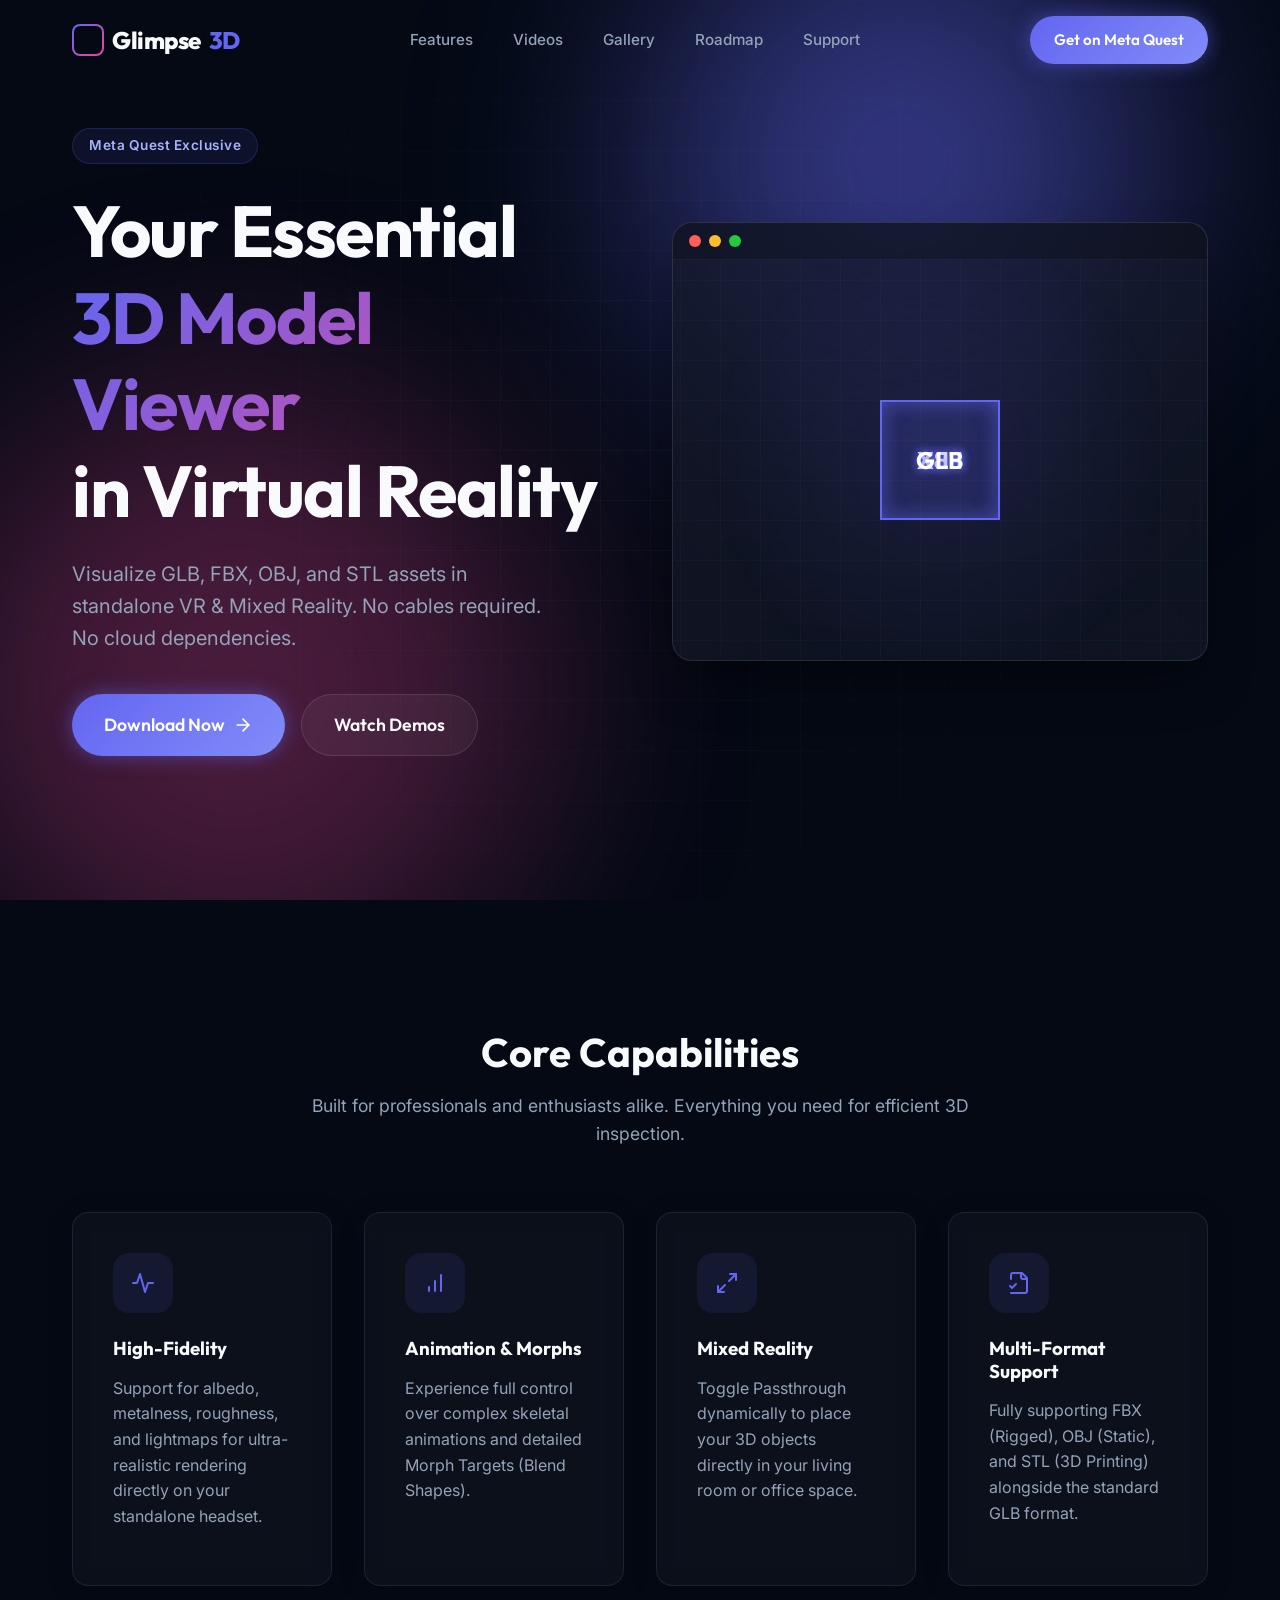
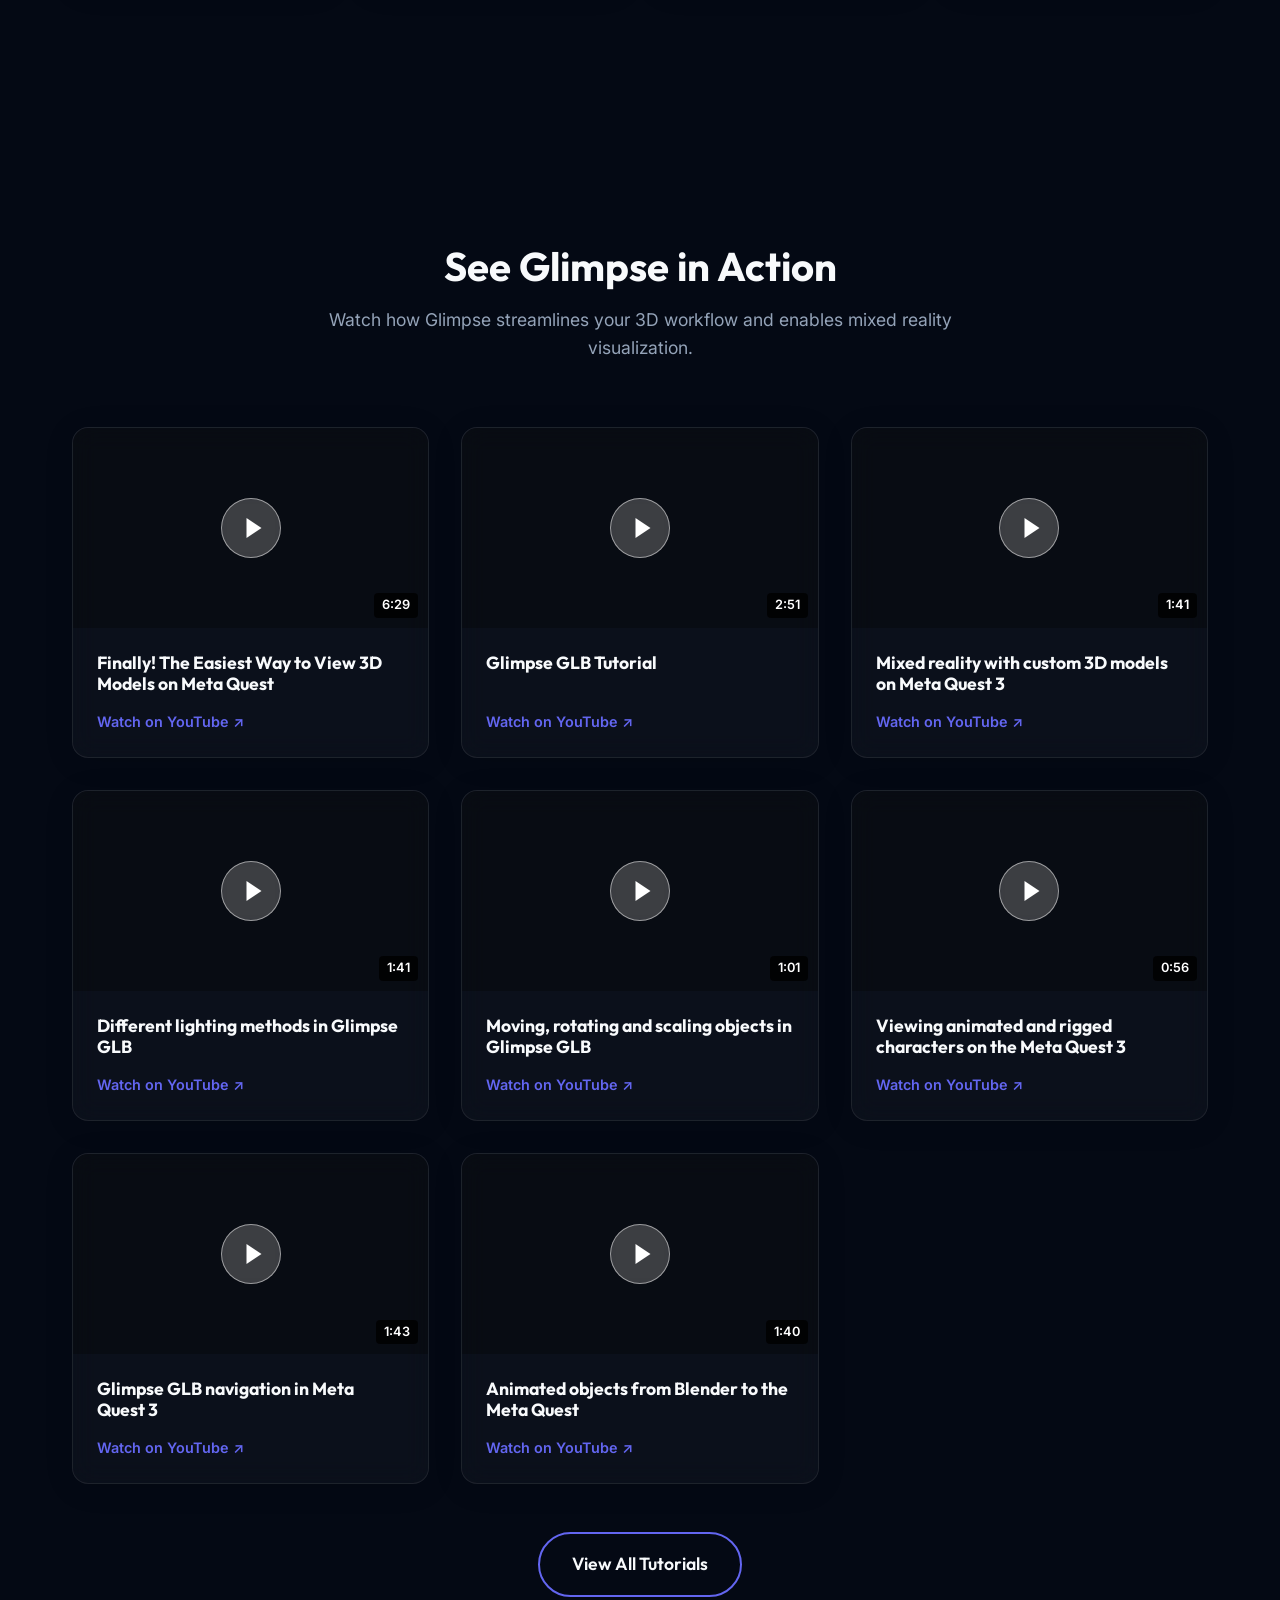
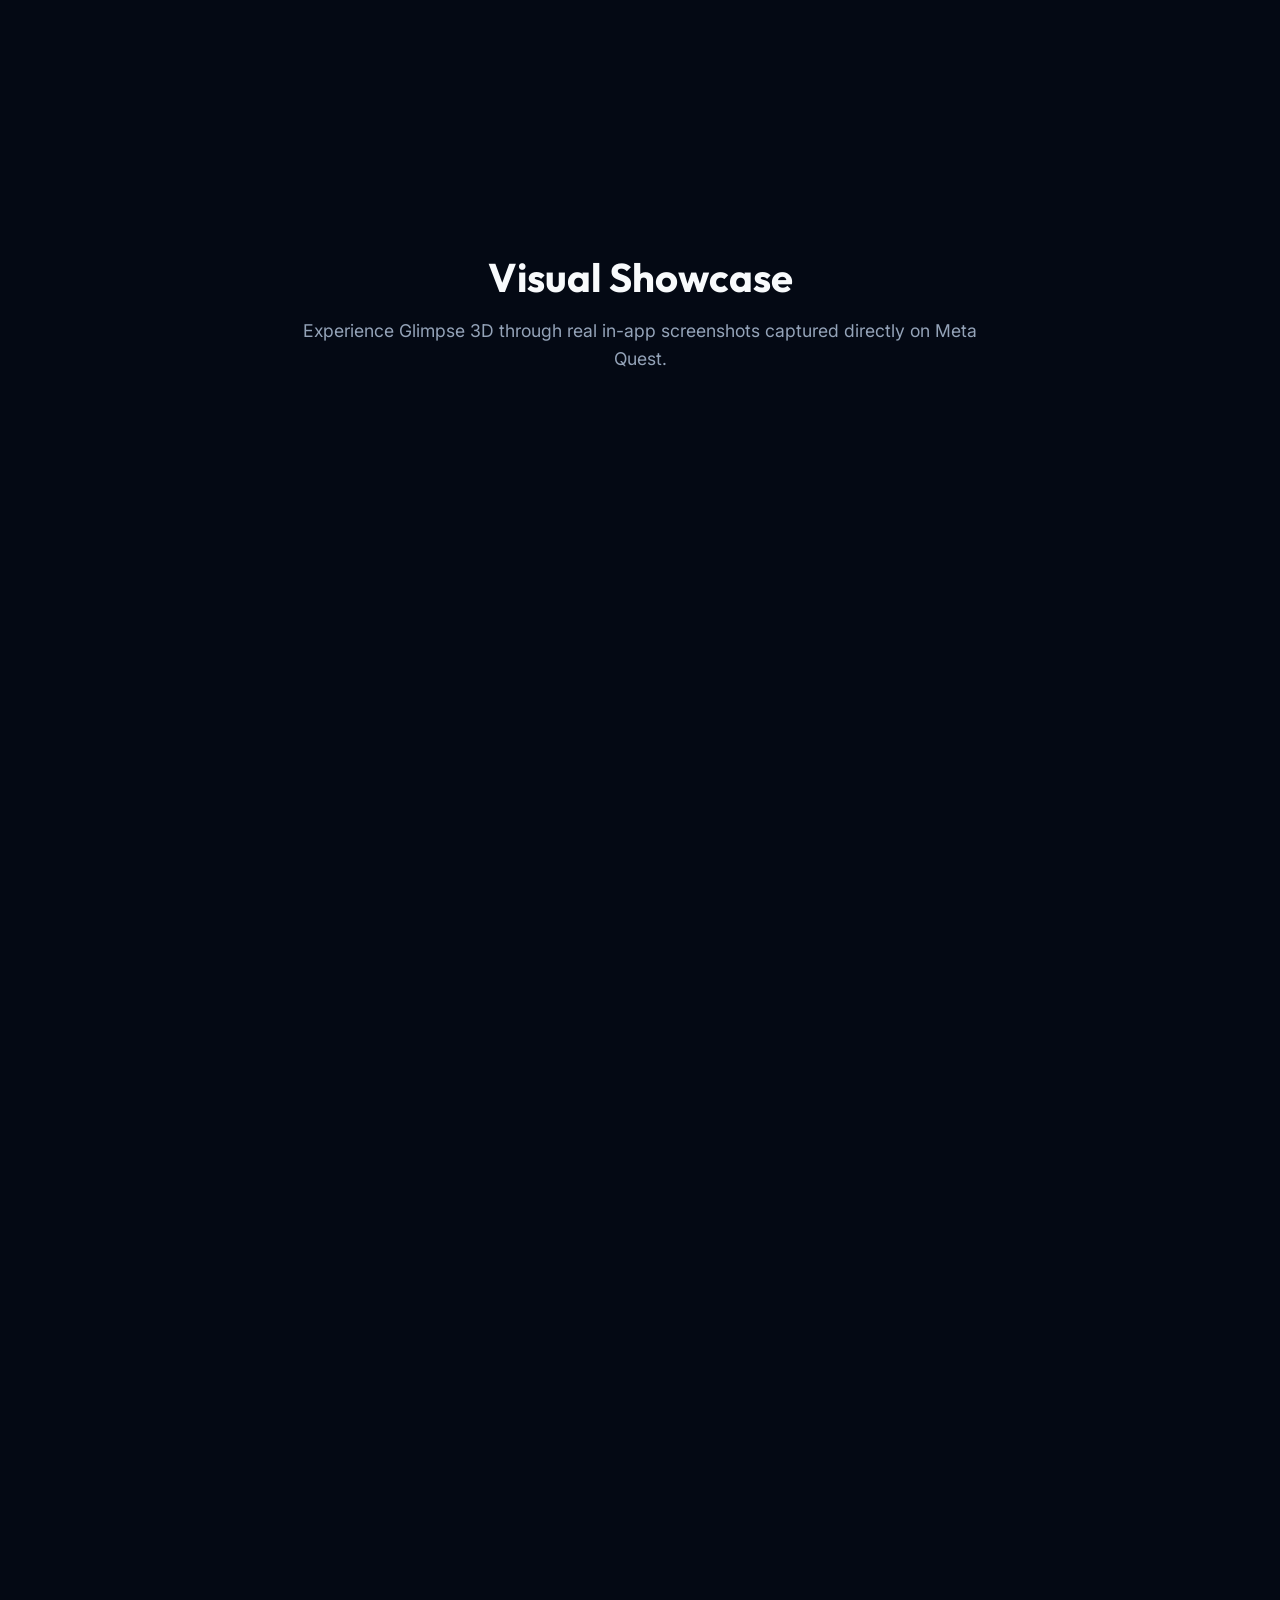
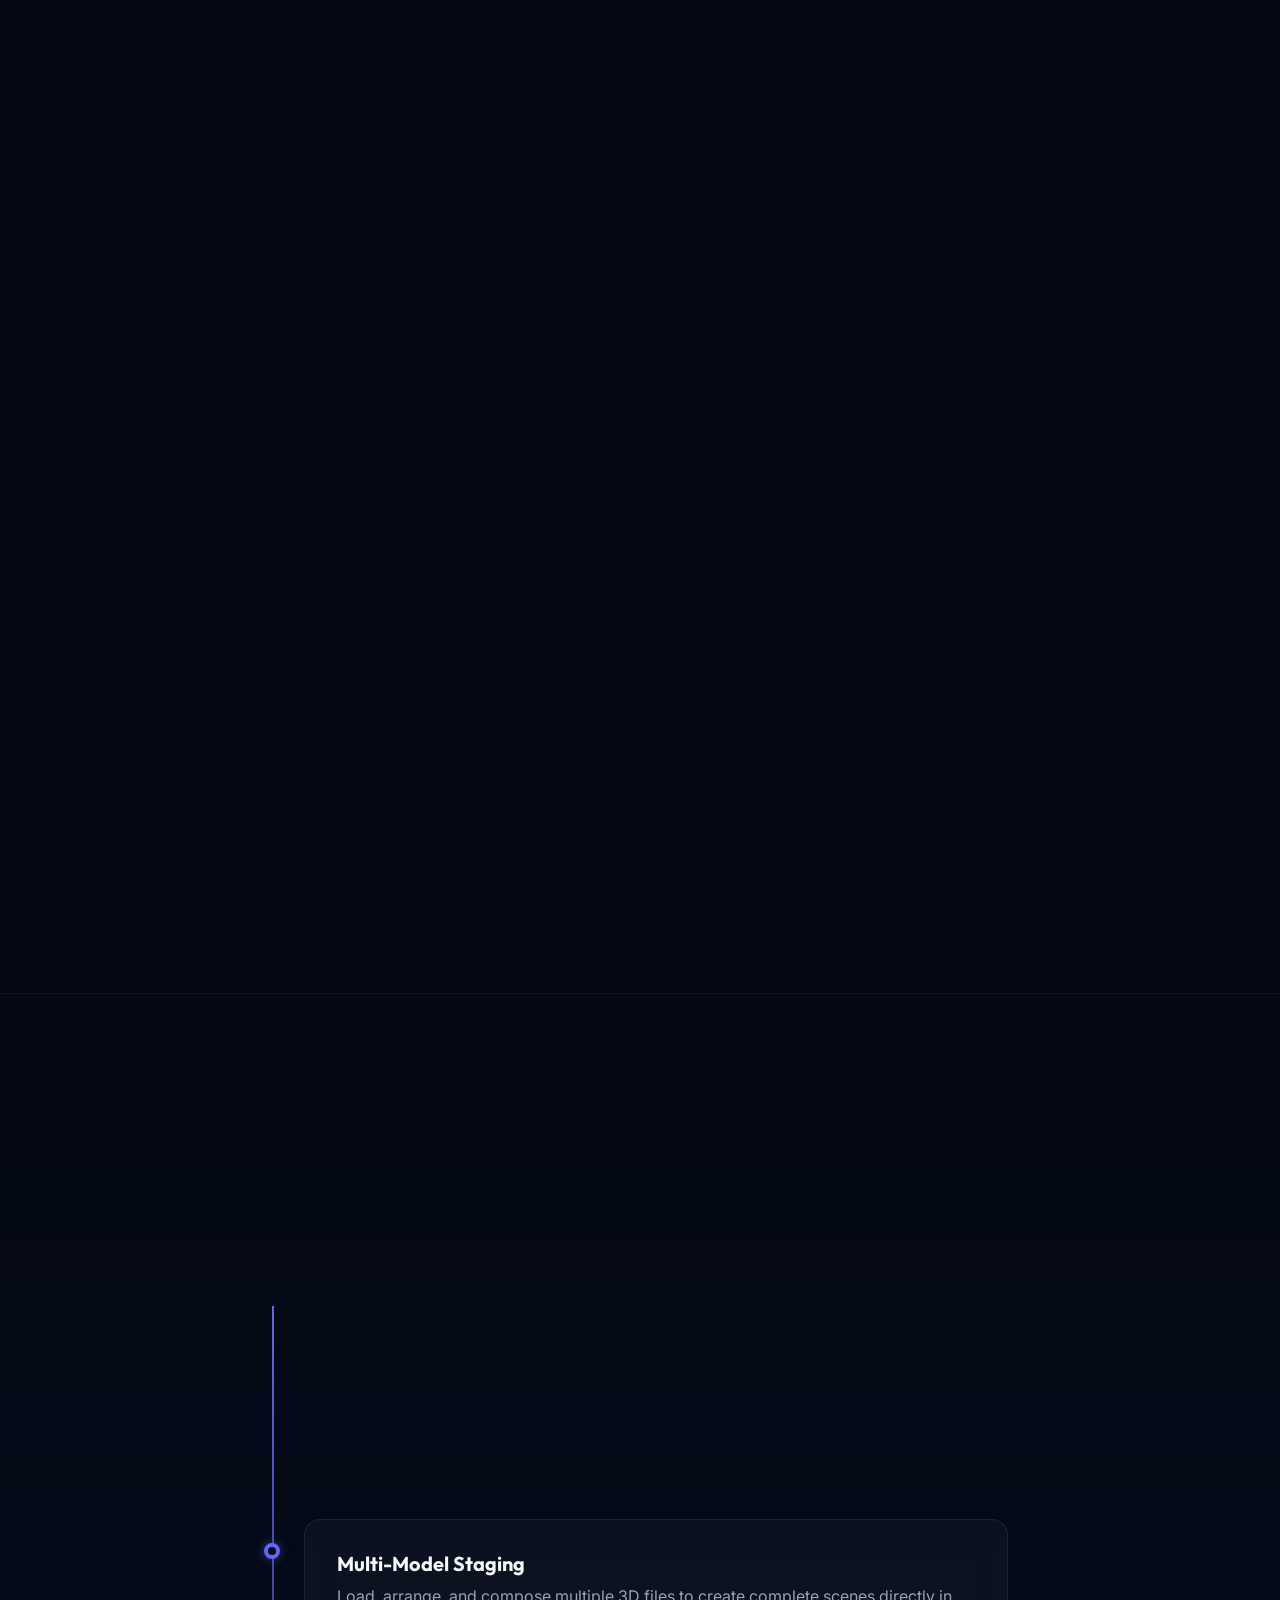
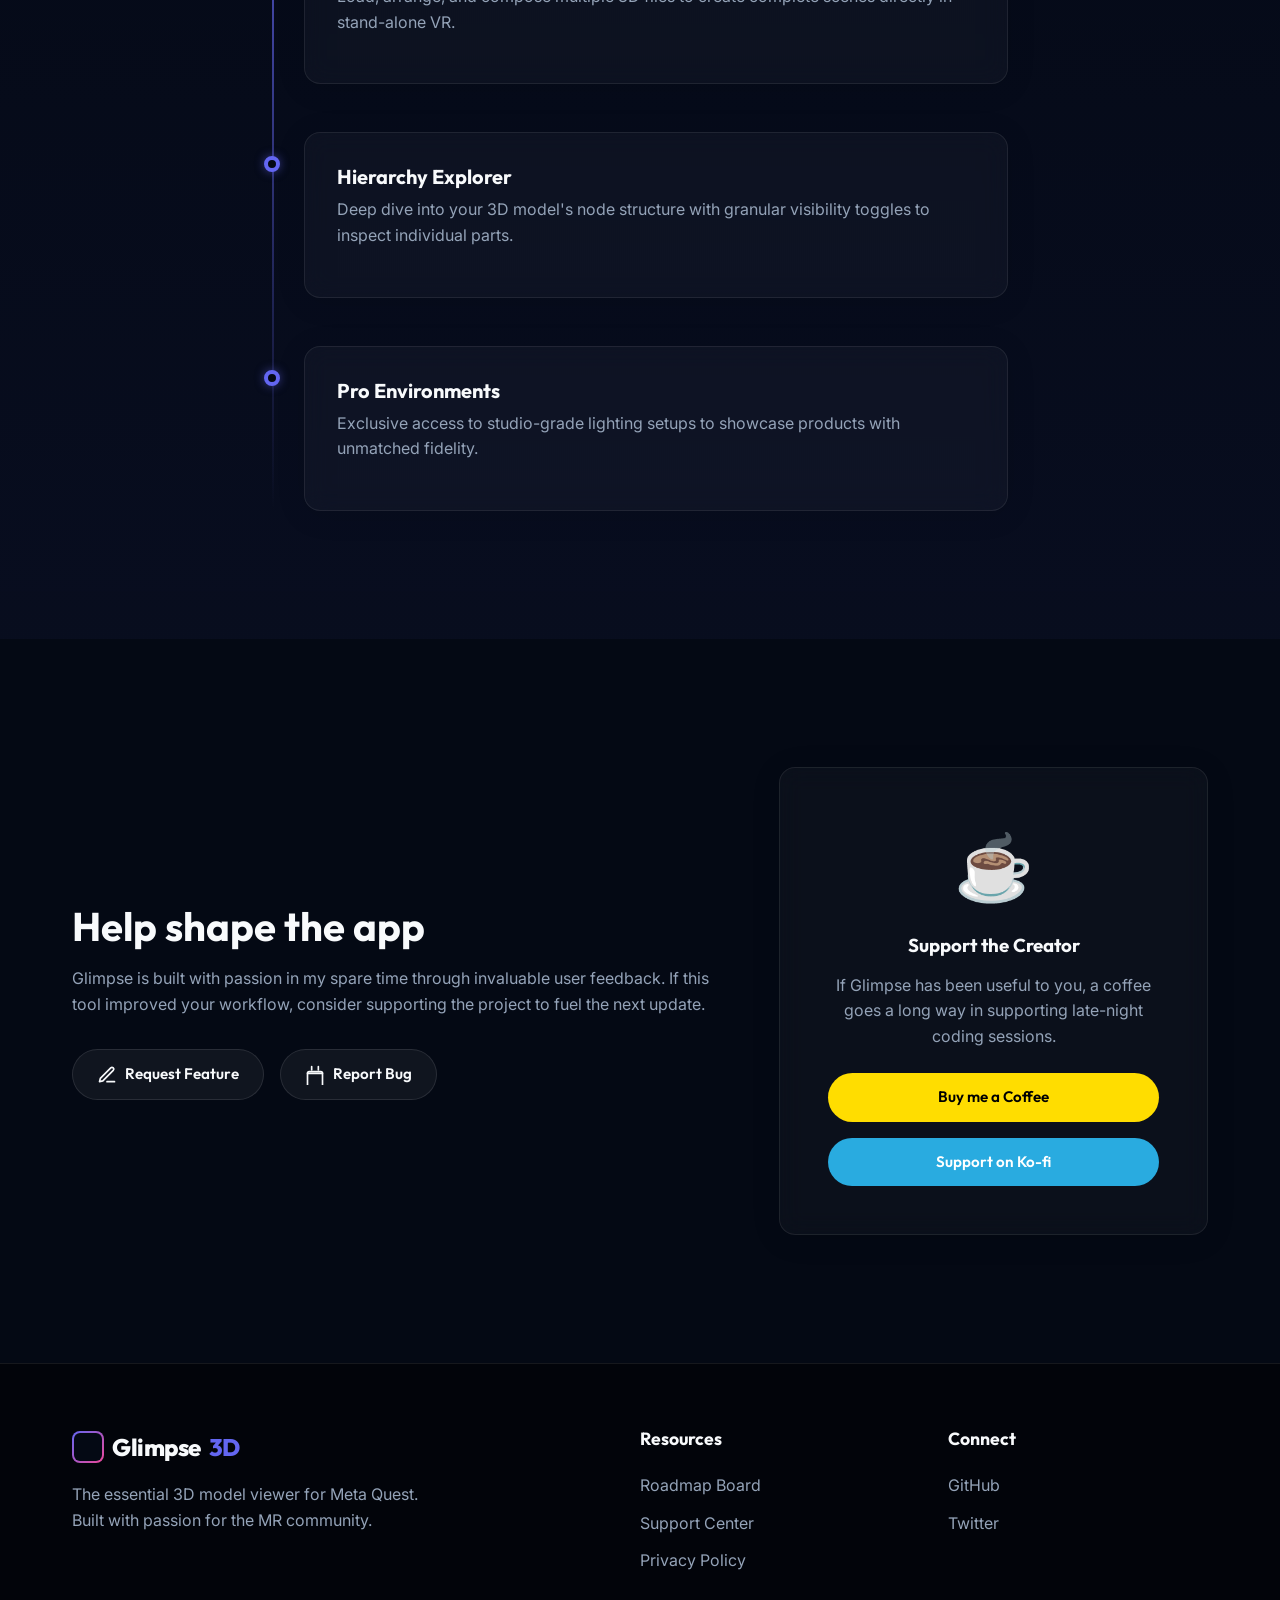
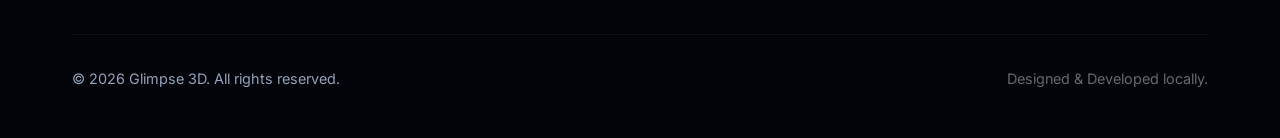
==== commit 2156ab33: "gallery" ====
--- a/index.html
+++ b/index.html
@@ -1,468 +1,468 @@
-<!DOCTYPE html>
-<html lang="en">
-<head>
-    <meta charset="UTF-8">
-    <meta name="viewport" content="width=device-width, initial-scale=1.0">
-    <title>Glimpse 3D | Meta Quest Model Viewer</title>
-    <meta name="description" content="Visualize GLB, FBX, OBJ, and STL assets in standalone VR & Mixed Reality on the Meta Quest.">
-    <link rel="preconnect" href="https://fonts.googleapis.com">
-    <link rel="preconnect" href="https://fonts.gstatic.com" crossorigin>
-    <link href="https://fonts.googleapis.com/css2?family=Inter:wght@300;400;500;600&family=Outfit:wght@400;600;700;800;900&display=swap" rel="stylesheet">
-    <link rel="stylesheet" href="style.css">
-</head>
-<body>
-    <!-- Background atmospheric effects -->
-    <div class="bg-effects">
-        <div class="glow orb-1"></div>
-        <div class="glow orb-2"></div>
-        <div class="grid-overlay"></div>
-    </div>
-
-    <!-- Navigation -->
-    <header class="navbar" id="navbar">
-        <div class="container nav-container">
-            <a href="#" class="logo">
-                <span class="logo-icon"></span>
-                Glimpse <span class="logo-highlight">3D</span>
-            </a>
-            <nav class="nav-links">
-                <a href="#features">Features</a>
-                <a href="#showcase">Videos</a>
-                <a href="#gallery">Gallery</a>
-                <a href="#roadmap">Roadmap</a>
-                <a href="#support">Support</a>
-            </nav>
-            <a href="https://www.meta.com/nl-nl/experiences/glimpse-glb/25467602739525995/" target="_blank" class="btn btn-primary nav-btn">Get on Meta Quest</a>
-            <button class="mobile-menu-btn" aria-label="Toggle Menu">
-                <span></span><span></span><span></span>
-            </button>
-        </div>
-    </header>
-
-    <main>
-        <!-- Hero Section -->
-        <section class="hero" id="home">
-            <div class="container hero-container pb-x">
-                <div class="hero-content fade-in-up">
-                    <div class="badge">Meta Quest Exclusive</div>
-                    <h1 class="hero-title">Your Essential<br><span class="text-gradient">3D Model Viewer</span><br>in Virtual Reality</h1>
-                    <p class="hero-subtitle">Visualize GLB, FBX, OBJ, and STL assets in standalone VR & Mixed Reality. No cables required. No cloud dependencies.</p>
-                    <div class="hero-cta">
-                        <a href="https://www.meta.com/nl-nl/experiences/glimpse-glb/25467602739525995/" target="_blank" class="btn btn-primary btn-lg shine-effect">
-                            Download Now
-                            <svg width="20" height="20" viewBox="0 0 24 24" fill="none" stroke="currentColor" stroke-width="2" stroke-linecap="round" stroke-linejoin="round"><path d="M5 12h14"></path><path d="m12 5 7 7-7 7"></path></svg>
-                        </a>
-                        <a href="#showcase" class="btn btn-secondary btn-lg">
-                            Watch Demos
-                        </a>
-                    </div>
-                </div>
-                <div class="hero-visual fade-in-up delay-2">
-                    <div class="glass-card visual-card">
-                        <div class="status-bar">
-                            <span class="status-dot red"></span><span class="status-dot yellow"></span><span class="status-dot green"></span>
-                        </div>
-                        <div class="visual-content">
-                            <!-- Visual representation of the app -->
-                            <div class="wireframe-model">
-                                <div class="cube loader">
-                                    <div class="face front">GLB</div>
-                                    <div class="face back">FBX</div>
-                                    <div class="face right">OBJ</div>
-                                    <div class="face left">STL</div>
-                                    <div class="face top"></div>
-                                    <div class="face bottom"></div>
-                                </div>
-                            </div>
-                        </div>
-                    </div>
-                </div>
-            </div>
-        </section>
-
-        <!-- Features Section -->
-        <section class="features section" id="features">
-            <div class="container">
-                <div class="section-header fade-in">
-                    <h2 class="section-title">Core Capabilities</h2>
-                    <p class="section-desc">Built for professionals and enthusiasts alike. Everything you need for efficient 3D inspection.</p>
-                </div>
-
-                <div class="features-grid">
-                    <div class="feature-card glass tilt-effect fade-in fade-up">
-                        <div class="feature-icon">
-                            <svg width="24" height="24" viewBox="0 0 24 24" fill="none" stroke="currentColor" stroke-width="2" stroke-linecap="round" stroke-linejoin="round"><path d="M2 12h4l3-9 5 18 3-9h5"/></svg>
-                        </div>
-                        <h3>High-Fidelity</h3>
-                        <p>Support for albedo, metalness, roughness, and lightmaps for ultra-realistic rendering directly on your standalone headset.</p>
-                    </div>
-
-                    <div class="feature-card glass tilt-effect fade-in fade-up delay-1">
-                        <div class="feature-icon">
-                            <svg width="24" height="24" viewBox="0 0 24 24" fill="none" stroke="currentColor" stroke-width="2" stroke-linecap="round" stroke-linejoin="round"><path d="M12 20V10"/><path d="M18 20V4"/><path d="M6 20v-4"/></svg>
-                        </div>
-                        <h3>Animation & Morphs</h3>
-                        <p>Experience full control over complex skeletal animations and detailed Morph Targets (Blend Shapes).</p>
-                    </div>
-
-                    <div class="feature-card glass tilt-effect fade-in fade-up delay-2">
-                        <div class="feature-icon">
-                            <svg width="24" height="24" viewBox="0 0 24 24" fill="none" stroke="currentColor" stroke-width="2" stroke-linecap="round" stroke-linejoin="round"><path d="M15 3h6v6"/><path d="M9 21H3v-6"/><path d="M21 3l-7 7"/><path d="M3 21l7-7"/></svg>
-                        </div>
-                        <h3>Mixed Reality</h3>
-                        <p>Toggle Passthrough dynamically to place your 3D objects directly in your living room or office space.</p>
-                    </div>
-
-                    <div class="feature-card glass tilt-effect fade-in fade-up delay-3">
-                        <div class="feature-icon">
-                            <svg width="24" height="24" viewBox="0 0 24 24" fill="none" stroke="currentColor" stroke-width="2" stroke-linecap="round" stroke-linejoin="round"><path d="M4 22h14a2 2 0 0 0 2-2V7l-5-5H6a2 2 0 0 0-2 2v4"/><path d="M14 2v4a2 2 0 0 0 2 2h4"/><path d="m3 15 2 2 4-4"/></svg>
-                        </div>
-                        <h3>Multi-Format Support</h3>
-                        <p>Fully supporting FBX (Rigged), OBJ (Static), and STL (3D Printing) alongside the standard GLB format.</p>
-                    </div>
-                </div>
-            </div>
-        </section>
-
-        <!-- Showcase / Video Section -->
-        <section class="showcase section" id="showcase">
-            <div class="container">
-                <div class="section-header fade-in">
-                    <h2 class="section-title">See Glimpse in Action</h2>
-                    <p class="section-desc">Watch how Glimpse streamlines your 3D workflow and enables mixed reality visualization.</p>
-                </div>
-
-                <div class="video-grid">
-                    <!-- Video Card 1 -->
-                    <div class="video-card glass fade-in">
-                        <div class="video-thumbnail" style="background-image: url('https://img.youtube.com/vi/4uBXCP-bDuM/hqdefault.jpg')" data-gif="assets/4uBXCP-bDuM.gif">
-                            <div class="play-btn"></div>
-                            <div class="duration">6:29</div>
-                        </div>
-                        <div class="video-info">
-                            <h3>Finally! The Easiest Way to View 3D Models on Meta Quest</h3>
-                            <a href="https://youtu.be/4uBXCP-bDuM" target="_blank" class="watch-link">Watch on YouTube ↗</a>
-                        </div>
-                    </div>
-
-                    <!-- Video Card 2 -->
-                    <div class="video-card glass fade-in delay-1">
-                        <div class="video-thumbnail" style="background-image: url('https://img.youtube.com/vi/o1g9DUkBI7g/hqdefault.jpg')" data-gif="assets/o1g9DUkBI7g.gif">
-                            <div class="play-btn"></div>
-                            <div class="duration">2:51</div>
-                        </div>
-                        <div class="video-info">
-                            <h3>Glimpse GLB Tutorial</h3>
-                            <a href="https://youtu.be/o1g9DUkBI7g" target="_blank" class="watch-link">Watch on YouTube ↗</a>
-                        </div>
-                    </div>
-
-                    <!-- Video Card 3 -->
-                    <div class="video-card glass fade-in delay-2">
-                        <div class="video-thumbnail" style="background-image: url('https://img.youtube.com/vi/0zk_73ZITiA/hqdefault.jpg')" data-gif="assets/0zk_73ZITiA.gif">
-                            <div class="play-btn"></div>
-                            <div class="duration">1:41</div>
-                        </div>
-                        <div class="video-info">
-                            <h3>Mixed reality with custom 3D models on Meta Quest 3</h3>
-                            <a href="https://youtu.be/0zk_73ZITiA" target="_blank" class="watch-link">Watch on YouTube ↗</a>
-                        </div>
-                    </div>
-
-                    <!-- Video Card 4 -->
-                    <div class="video-card glass fade-in">
-                        <div class="video-thumbnail" style="background-image: url('https://img.youtube.com/vi/UwnLiUpsmUk/hqdefault.jpg')" data-gif="assets/UwnLiUpsmUk.gif">
-                            <div class="play-btn"></div>
-                            <div class="duration">1:41</div>
-                        </div>
-                        <div class="video-info">
-                            <h3>Different lighting methods in Glimpse GLB</h3>
-                            <a href="https://youtu.be/UwnLiUpsmUk" target="_blank" class="watch-link">Watch on YouTube ↗</a>
-                        </div>
-                    </div>
-
-                    <!-- Video Card 5 -->
-                    <div class="video-card glass fade-in delay-1">
-                        <div class="video-thumbnail" style="background-image: url('https://img.youtube.com/vi/qfGhpy7vPtg/hqdefault.jpg')" data-gif="assets/qfGhpy7vPtg.gif">
-                            <div class="play-btn"></div>
-                            <div class="duration">1:01</div>
-                        </div>
-                        <div class="video-info">
-                            <h3>Moving, rotating and scaling objects in Glimpse GLB</h3>
-                            <a href="https://youtu.be/qfGhpy7vPtg" target="_blank" class="watch-link">Watch on YouTube ↗</a>
-                        </div>
-                    </div>
-
-                    <!-- Video Card 6 -->
-                    <div class="video-card glass fade-in delay-2">
-                        <div class="video-thumbnail" style="background-image: url('https://img.youtube.com/vi/5LWB3W06x-g/hqdefault.jpg')" data-gif="assets/5LWB3W06x-g.gif">
-                            <div class="play-btn"></div>
-                            <div class="duration">0:56</div>
-                        </div>
-                        <div class="video-info">
-                            <h3>Viewing animated and rigged characters on the Meta Quest 3</h3>
-                            <a href="https://youtu.be/5LWB3W06x-g" target="_blank" class="watch-link">Watch on YouTube ↗</a>
-                        </div>
-                    </div>
-
-                    <!-- Video Card 7 -->
-                    <div class="video-card glass fade-in">
-                        <div class="video-thumbnail" style="background-image: url('https://img.youtube.com/vi/ulNpjjcuTco/hqdefault.jpg')" data-gif="assets/ulNpjjcuTco.gif">
-                            <div class="play-btn"></div>
-                            <div class="duration">1:43</div>
-                        </div>
-                        <div class="video-info">
-                            <h3>Glimpse GLB navigation in Meta Quest 3</h3>
-                            <a href="https://youtu.be/ulNpjjcuTco" target="_blank" class="watch-link">Watch on YouTube ↗</a>
-                        </div>
-                    </div>
-
-                    <!-- Video Card 8 -->
-                    <div class="video-card glass fade-in delay-1">
-                        <div class="video-thumbnail" style="background-image: url('https://img.youtube.com/vi/JfZbP3W_88U/hqdefault.jpg')" data-gif="assets/JfZbP3W_88U.gif">
-                            <div class="play-btn"></div>
-                            <div class="duration">1:40</div>
-                        </div>
-                        <div class="video-info">
-                            <h3>Animated objects from Blender to the Meta Quest</h3>
-                            <a href="https://youtu.be/JfZbP3W_88U" target="_blank" class="watch-link">Watch on YouTube ↗</a>
-                        </div>
-                    </div>
-                </div>
-                
-                <div class="cta-center fade-in">
-                     <a href="https://www.youtube.com/@glimpse-glb" target="_blank" class="btn btn-outline btn-lg">View All Tutorials</a>
-                </div>
-            </div>
-        </section>
-
-        <!-- Gallery Section -->
-        <section class="gallery section" id="gallery">
-            <div class="container container-lg">
-                <div class="section-header fade-in">
-                    <h2 class="section-title">Visual Showcase</h2>
-                    <p class="section-desc">Experience Glimpse 3D through real in-app screenshots captured directly on Meta Quest.</p>
-                </div>
-
-                <div class="gallery-grid">
-                    <div class="gallery-item glass fade-in delay-1" data-src="assets/gallery/gallery-1.jpg">
-                        <img src="assets/gallery/gallery-1.jpg" alt="Glimpse XR Screenshot 1" loading="lazy">
-                        <div class="gallery-overlay"><svg width="32" height="32" viewBox="0 0 24 24" fill="none" stroke="white" stroke-width="2" stroke-linecap="round" stroke-linejoin="round"><path d="M15 3h6v6"/><path d="M9 21H3v-6"/><path d="M21 3l-7 7"/><path d="M3 21l7-7"/></svg></div>
-                    </div>
-                    <div class="gallery-item glass fade-in delay-2" data-src="assets/gallery/gallery-2.jpg">
-                        <img src="assets/gallery/gallery-2.jpg" alt="Glimpse XR Screenshot 2" loading="lazy">
-                        <div class="gallery-overlay"><svg width="32" height="32" viewBox="0 0 24 24" fill="none" stroke="white" stroke-width="2" stroke-linecap="round" stroke-linejoin="round"><path d="M15 3h6v6"/><path d="M9 21H3v-6"/><path d="M21 3l-7 7"/><path d="M3 21l7-7"/></svg></div>
-                    </div>
-                    <div class="gallery-item glass fade-in" data-src="assets/gallery/gallery-3.jpg">
-                        <img src="assets/gallery/gallery-3.jpg" alt="Glimpse XR Screenshot 3" loading="lazy">
-                        <div class="gallery-overlay"><svg width="32" height="32" viewBox="0 0 24 24" fill="none" stroke="white" stroke-width="2" stroke-linecap="round" stroke-linejoin="round"><path d="M15 3h6v6"/><path d="M9 21H3v-6"/><path d="M21 3l-7 7"/><path d="M3 21l7-7"/></svg></div>
-                    </div>
-                    <div class="gallery-item glass fade-in delay-1" data-src="assets/gallery/gallery-4.jpg">
-                        <img src="assets/gallery/gallery-4.jpg" alt="Glimpse XR Screenshot 4" loading="lazy">
-                        <div class="gallery-overlay"><svg width="32" height="32" viewBox="0 0 24 24" fill="none" stroke="white" stroke-width="2" stroke-linecap="round" stroke-linejoin="round"><path d="M15 3h6v6"/><path d="M9 21H3v-6"/><path d="M21 3l-7 7"/><path d="M3 21l7-7"/></svg></div>
-                    </div>
-                    <div class="gallery-item glass fade-in delay-2" data-src="assets/gallery/gallery-5.jpg">
-                        <img src="assets/gallery/gallery-5.jpg" alt="Glimpse XR Screenshot 5" loading="lazy">
-                        <div class="gallery-overlay"><svg width="32" height="32" viewBox="0 0 24 24" fill="none" stroke="white" stroke-width="2" stroke-linecap="round" stroke-linejoin="round"><path d="M15 3h6v6"/><path d="M9 21H3v-6"/><path d="M21 3l-7 7"/><path d="M3 21l7-7"/></svg></div>
-                    </div>
-                    <div class="gallery-item glass fade-in" data-src="assets/gallery/gallery-6.jpg">
-                        <img src="assets/gallery/gallery-6.jpg" alt="Glimpse XR Screenshot 6" loading="lazy">
-                        <div class="gallery-overlay"><svg width="32" height="32" viewBox="0 0 24 24" fill="none" stroke="white" stroke-width="2" stroke-linecap="round" stroke-linejoin="round"><path d="M15 3h6v6"/><path d="M9 21H3v-6"/><path d="M21 3l-7 7"/><path d="M3 21l7-7"/></svg></div>
-                    </div>
-                    <div class="gallery-item glass fade-in delay-1" data-src="assets/gallery/gallery-7.jpg">
-                        <img src="assets/gallery/gallery-7.jpg" alt="Glimpse XR Screenshot 7" loading="lazy">
-                        <div class="gallery-overlay"><svg width="32" height="32" viewBox="0 0 24 24" fill="none" stroke="white" stroke-width="2" stroke-linecap="round" stroke-linejoin="round"><path d="M15 3h6v6"/><path d="M9 21H3v-6"/><path d="M21 3l-7 7"/><path d="M3 21l7-7"/></svg></div>
-                    </div>
-                    <div class="gallery-item glass fade-in delay-2" data-src="assets/gallery/gallery-8.jpg">
-                        <img src="assets/gallery/gallery-8.jpg" alt="Glimpse XR Screenshot 8" loading="lazy">
-                        <div class="gallery-overlay"><svg width="32" height="32" viewBox="0 0 24 24" fill="none" stroke="white" stroke-width="2" stroke-linecap="round" stroke-linejoin="round"><path d="M15 3h6v6"/><path d="M9 21H3v-6"/><path d="M21 3l-7 7"/><path d="M3 21l7-7"/></svg></div>
-                    </div>
-                    <div class="gallery-item glass fade-in" data-src="assets/gallery/gallery-9.jpg">
-                        <img src="assets/gallery/gallery-9.jpg" alt="Glimpse XR Screenshot 9" loading="lazy">
-                        <div class="gallery-overlay"><svg width="32" height="32" viewBox="0 0 24 24" fill="none" stroke="white" stroke-width="2" stroke-linecap="round" stroke-linejoin="round"><path d="M15 3h6v6"/><path d="M9 21H3v-6"/><path d="M21 3l-7 7"/><path d="M3 21l7-7"/></svg></div>
-                    </div>
-                    <div class="gallery-item glass fade-in delay-1" data-src="assets/gallery/gallery-10.jpg">
-                        <img src="assets/gallery/gallery-10.jpg" alt="Glimpse XR Screenshot 10" loading="lazy">
-                        <div class="gallery-overlay"><svg width="32" height="32" viewBox="0 0 24 24" fill="none" stroke="white" stroke-width="2" stroke-linecap="round" stroke-linejoin="round"><path d="M15 3h6v6"/><path d="M9 21H3v-6"/><path d="M21 3l-7 7"/><path d="M3 21l7-7"/></svg></div>
-                    </div>
-                    <div class="gallery-item glass fade-in delay-2" data-src="assets/gallery/gallery-11.jpg">
-                        <img src="assets/gallery/gallery-11.jpg" alt="Glimpse XR Screenshot 11" loading="lazy">
-                        <div class="gallery-overlay"><svg width="32" height="32" viewBox="0 0 24 24" fill="none" stroke="white" stroke-width="2" stroke-linecap="round" stroke-linejoin="round"><path d="M15 3h6v6"/><path d="M9 21H3v-6"/><path d="M21 3l-7 7"/><path d="M3 21l7-7"/></svg></div>
-                    </div>
-                    <div class="gallery-item glass fade-in" data-src="assets/gallery/gallery-12.jpg">
-                        <img src="assets/gallery/gallery-12.jpg" alt="Glimpse XR Screenshot 12" loading="lazy">
-                        <div class="gallery-overlay"><svg width="32" height="32" viewBox="0 0 24 24" fill="none" stroke="white" stroke-width="2" stroke-linecap="round" stroke-linejoin="round"><path d="M15 3h6v6"/><path d="M9 21H3v-6"/><path d="M21 3l-7 7"/><path d="M3 21l7-7"/></svg></div>
-                    </div>
-                    <div class="gallery-item glass fade-in delay-1" data-src="assets/gallery/gallery-13.jpg">
-                        <img src="assets/gallery/gallery-13.jpg" alt="Glimpse XR Screenshot 13" loading="lazy">
-                        <div class="gallery-overlay"><svg width="32" height="32" viewBox="0 0 24 24" fill="none" stroke="white" stroke-width="2" stroke-linecap="round" stroke-linejoin="round"><path d="M15 3h6v6"/><path d="M9 21H3v-6"/><path d="M21 3l-7 7"/><path d="M3 21l7-7"/></svg></div>
-                    </div>
-                    <div class="gallery-item glass fade-in delay-2" data-src="assets/gallery/gallery-14.jpg">
-                        <img src="assets/gallery/gallery-14.jpg" alt="Glimpse XR Screenshot 14" loading="lazy">
-                        <div class="gallery-overlay"><svg width="32" height="32" viewBox="0 0 24 24" fill="none" stroke="white" stroke-width="2" stroke-linecap="round" stroke-linejoin="round"><path d="M15 3h6v6"/><path d="M9 21H3v-6"/><path d="M21 3l-7 7"/><path d="M3 21l7-7"/></svg></div>
-                    </div>
-                    <div class="gallery-item glass fade-in" data-src="assets/gallery/gallery-15.jpg">
-                        <img src="assets/gallery/gallery-15.jpg" alt="Glimpse XR Screenshot 15" loading="lazy">
-                        <div class="gallery-overlay"><svg width="32" height="32" viewBox="0 0 24 24" fill="none" stroke="white" stroke-width="2" stroke-linecap="round" stroke-linejoin="round"><path d="M15 3h6v6"/><path d="M9 21H3v-6"/><path d="M21 3l-7 7"/><path d="M3 21l7-7"/></svg></div>
-                    </div>
-                    <div class="gallery-item glass fade-in delay-1" data-src="assets/gallery/gallery-16.jpg">
-                        <img src="assets/gallery/gallery-16.jpg" alt="Glimpse XR Screenshot 16" loading="lazy">
-                        <div class="gallery-overlay"><svg width="32" height="32" viewBox="0 0 24 24" fill="none" stroke="white" stroke-width="2" stroke-linecap="round" stroke-linejoin="round"><path d="M15 3h6v6"/><path d="M9 21H3v-6"/><path d="M21 3l-7 7"/><path d="M3 21l7-7"/></svg></div>
-                    </div>
-                    <div class="gallery-item glass fade-in delay-2" data-src="assets/gallery/gallery-17.jpg">
-                        <img src="assets/gallery/gallery-17.jpg" alt="Glimpse XR Screenshot 17" loading="lazy">
-                        <div class="gallery-overlay"><svg width="32" height="32" viewBox="0 0 24 24" fill="none" stroke="white" stroke-width="2" stroke-linecap="round" stroke-linejoin="round"><path d="M15 3h6v6"/><path d="M9 21H3v-6"/><path d="M21 3l-7 7"/><path d="M3 21l7-7"/></svg></div>
-                    </div>
-                    <div class="gallery-item glass fade-in" data-src="assets/gallery/gallery-18.jpg">
-                        <img src="assets/gallery/gallery-18.jpg" alt="Glimpse XR Screenshot 18" loading="lazy">
-                        <div class="gallery-overlay"><svg width="32" height="32" viewBox="0 0 24 24" fill="none" stroke="white" stroke-width="2" stroke-linecap="round" stroke-linejoin="round"><path d="M15 3h6v6"/><path d="M9 21H3v-6"/><path d="M21 3l-7 7"/><path d="M3 21l7-7"/></svg></div>
-                    </div>
-                    <div class="gallery-item glass fade-in delay-1" data-src="assets/gallery/gallery-19.jpg">
-                        <img src="assets/gallery/gallery-19.jpg" alt="Glimpse XR Screenshot 19" loading="lazy">
-                        <div class="gallery-overlay"><svg width="32" height="32" viewBox="0 0 24 24" fill="none" stroke="white" stroke-width="2" stroke-linecap="round" stroke-linejoin="round"><path d="M15 3h6v6"/><path d="M9 21H3v-6"/><path d="M21 3l-7 7"/><path d="M3 21l7-7"/></svg></div>
-                    </div>
-                    <div class="gallery-item glass fade-in delay-2" data-src="assets/gallery/gallery-20.jpg">
-                        <img src="assets/gallery/gallery-20.jpg" alt="Glimpse XR Screenshot 20" loading="lazy">
-                        <div class="gallery-overlay"><svg width="32" height="32" viewBox="0 0 24 24" fill="none" stroke="white" stroke-width="2" stroke-linecap="round" stroke-linejoin="round"><path d="M15 3h6v6"/><path d="M9 21H3v-6"/><path d="M21 3l-7 7"/><path d="M3 21l7-7"/></svg></div>
-                    </div>
-                    <div class="gallery-item glass fade-in" data-src="assets/gallery/gallery-21.jpg">
-                        <img src="assets/gallery/gallery-21.jpg" alt="Glimpse XR Screenshot 21" loading="lazy">
-                        <div class="gallery-overlay"><svg width="32" height="32" viewBox="0 0 24 24" fill="none" stroke="white" stroke-width="2" stroke-linecap="round" stroke-linejoin="round"><path d="M15 3h6v6"/><path d="M9 21H3v-6"/><path d="M21 3l-7 7"/><path d="M3 21l7-7"/></svg></div>
-                    </div>
-                    <div class="gallery-item glass fade-in delay-1" data-src="assets/gallery/gallery-22.jpg">
-                        <img src="assets/gallery/gallery-22.jpg" alt="Glimpse XR Screenshot 22" loading="lazy">
-                        <div class="gallery-overlay"><svg width="32" height="32" viewBox="0 0 24 24" fill="none" stroke="white" stroke-width="2" stroke-linecap="round" stroke-linejoin="round"><path d="M15 3h6v6"/><path d="M9 21H3v-6"/><path d="M21 3l-7 7"/><path d="M3 21l7-7"/></svg></div>
-                    </div>
-                    <div class="gallery-item glass fade-in delay-2" data-src="assets/gallery/gallery-23.jpg">
-                        <img src="assets/gallery/gallery-23.jpg" alt="Glimpse XR Screenshot 23" loading="lazy">
-                        <div class="gallery-overlay"><svg width="32" height="32" viewBox="0 0 24 24" fill="none" stroke="white" stroke-width="2" stroke-linecap="round" stroke-linejoin="round"><path d="M15 3h6v6"/><path d="M9 21H3v-6"/><path d="M21 3l-7 7"/><path d="M3 21l7-7"/></svg></div>
-                    </div>
-                    <div class="gallery-item glass fade-in" data-src="assets/gallery/gallery-24.jpg">
-                        <img src="assets/gallery/gallery-24.jpg" alt="Glimpse XR Screenshot 24" loading="lazy">
-                        <div class="gallery-overlay"><svg width="32" height="32" viewBox="0 0 24 24" fill="none" stroke="white" stroke-width="2" stroke-linecap="round" stroke-linejoin="round"><path d="M15 3h6v6"/><path d="M9 21H3v-6"/><path d="M21 3l-7 7"/><path d="M3 21l7-7"/></svg></div>
-                    </div>
-                    <div class="gallery-item glass fade-in delay-1" data-src="assets/gallery/gallery-25.jpg">
-                        <img src="assets/gallery/gallery-25.jpg" alt="Glimpse XR Screenshot 25" loading="lazy">
-                        <div class="gallery-overlay"><svg width="32" height="32" viewBox="0 0 24 24" fill="none" stroke="white" stroke-width="2" stroke-linecap="round" stroke-linejoin="round"><path d="M15 3h6v6"/><path d="M9 21H3v-6"/><path d="M21 3l-7 7"/><path d="M3 21l7-7"/></svg></div>
-                    </div>
-                    <div class="gallery-item glass fade-in delay-2" data-src="assets/gallery/gallery-26.jpg">
-                        <img src="assets/gallery/gallery-26.jpg" alt="Glimpse XR Screenshot 26" loading="lazy">
-                        <div class="gallery-overlay"><svg width="32" height="32" viewBox="0 0 24 24" fill="none" stroke="white" stroke-width="2" stroke-linecap="round" stroke-linejoin="round"><path d="M15 3h6v6"/><path d="M9 21H3v-6"/><path d="M21 3l-7 7"/><path d="M3 21l7-7"/></svg></div>
-                    </div>
-                </div>
-            <!-- Lightbox Modal -->
-            <div class="lightbox" id="lightbox">
-                <div class="lightbox-close">&times;</div>
-                <img class="lightbox-content" id="lightbox-img" src="" alt="Enlarged screenshot">
-            </div>
-        </section>
-
-        <!-- Development Roadmap Section -->
-        <section class="roadmap section bg-overlay" id="roadmap">
-            <div class="container container-sm">
-                <div class="section-header fade-in">
-                    <h2 class="section-title">The Future of Glimpse</h2>
-                    <p class="section-desc">Glimpse is evolving from a hobby project into a professional tool. Here's what's coming to the Pro version.</p>
-                </div>
-                
-                <div class="roadmap-timeline">
-                    <div class="timeline-item fade-in">
-                        <div class="timeline-dot"></div>
-                        <div class="timeline-content glass">
-                            <h4>Hands-Free Manipulation</h4>
-                            <p>Hand Tracking 2.0 integration to ditch controllers and manipulate objects with natural gestures.</p>
-                        </div>
-                    </div>
-                    <div class="timeline-item fade-in">
-                        <div class="timeline-dot"></div>
-                        <div class="timeline-content glass">
-                            <h4>Multi-Model Staging</h4>
-                            <p>Load, arrange, and compose multiple 3D files to create complete scenes directly in stand-alone VR.</p>
-                        </div>
-                    </div>
-                    <div class="timeline-item fade-in">
-                        <div class="timeline-dot"></div>
-                        <div class="timeline-content glass">
-                            <h4>Hierarchy Explorer</h4>
-                            <p>Deep dive into your 3D model's node structure with granular visibility toggles to inspect individual parts.</p>
-                        </div>
-                    </div>
-                    <div class="timeline-item fade-in">
-                        <div class="timeline-dot"></div>
-                        <div class="timeline-content glass">
-                            <h4>Pro Environments</h4>
-                            <p>Exclusive access to studio-grade lighting setups to showcase products with unmatched fidelity.</p>
-                        </div>
-                    </div>
-                </div>
-            </div>
-        </section>
-
-        <!-- Support Section -->
-        <section class="support section" id="support">
-            <div class="container">
-                <div class="support-grid">
-                    <div class="support-info fade-in">
-                        <h2 class="section-title text-left">Help shape the app</h2>
-                        <p>Glimpse is built with passion in my spare time through invaluable user feedback. If this tool improved your workflow, consider supporting the project to fuel the next update.</p>
-                        
-                        <div class="support-buttons mt-4">
-                            <a href="https://github.com/patrickgoud2/Glimpse-glb/issues/new?template=feature_request.md" target="_blank" class="btn btn-secondary">
-                                <svg width="20" height="20" viewBox="0 0 24 24" fill="none" stroke="currentColor" stroke-width="2" stroke-linecap="round" stroke-linejoin="round"><path d="M12 20h9"/><path d="M16.5 3.5a2.12 2.12 0 0 1 3 3L7 19l-4 1 1-4Z"/></svg>
-                                Request Feature
-                            </a>
-                            <a href="https://github.com/patrickgoud2/Glimpse-glb/issues/new?template=bug_report.md" target="_blank" class="btn btn-secondary">
-                                <svg width="20" height="20" viewBox="0 0 24 24" fill="none" stroke="currentColor" stroke-width="2" stroke-linecap="round" stroke-linejoin="round"><path d="M8 2v4"/><path d="M16 2v4"/><rect width="18" height="18" x="3" y="8" rx="2"/><path d="M3 10h18"/></svg>
-                                Report Bug
-                            </a>
-                        </div>
-                    </div>
-                    
-                    <div class="donation-card glass fade-in delay-1">
-                        <div class="coffee-icon">☕</div>
-                        <h3>Support the Creator</h3>
-                        <p>If Glimpse has been useful to you, a coffee goes a long way in supporting late-night coding sessions.</p>
-                        <div class="donation-links">
-                            <a href="https://www.buymeacoffee.com/patrickgoud" target="_blank" class="btn btn-coffee w-full">Buy me a Coffee</a>
-                            <a href="https://ko-fi.com/patrickgoud" target="_blank" class="btn btn-kofi w-full">Support on Ko-fi</a>
-                        </div>
-                    </div>
-                </div>
-            </div>
-        </section>
-    </main>
-
-    <footer class="footer">
-        <div class="container">
-            <div class="footer-top">
-                <div class="footer-brand">
-                    <a href="#" class="logo">
-                        <span class="logo-icon"></span>
-                        Glimpse <span class="logo-highlight">3D</span>
-                    </a>
-                    <p>The essential 3D model viewer for Meta Quest.<br>Built with passion for the MR community.</p>
-                </div>
-                <div class="footer-links">
-                    <div class="link-group">
-                        <h4>Resources</h4>
-                        <a href="https://github.com/users/patrickgoud2/projects/1" target="_blank">Roadmap Board</a>
-                        <a href="support.html">Support Center</a>
-                        <a href="privacy.html">Privacy Policy</a>
-                    </div>
-                    <div class="link-group">
-                        <h4>Connect</h4>
-                        <a href="https://github.com/patrickgoud2/Glimpse-glb" target="_blank">GitHub</a>
-                        <a href="https://x.com" target="_blank">Twitter</a>
-                    </div>
-                </div>
-            </div>
-            <div class="footer-bottom">
-                <p>&copy; 2026 Glimpse 3D. All rights reserved.</p>
-                <div class="credits">Designed & Developed locally.</div>
-            </div>
-        </div>
-    </footer>
-
-    <script src="main.js"></script>
-</body>
-</html>
+<!DOCTYPE html>
+<html lang="en">
+<head>
+    <meta charset="UTF-8">
+    <meta name="viewport" content="width=device-width, initial-scale=1.0">
+    <title>Glimpse 3D | Meta Quest Model Viewer</title>
+    <meta name="description" content="Visualize GLB, FBX, OBJ, and STL assets in standalone VR & Mixed Reality on the Meta Quest.">
+    <link rel="preconnect" href="https://fonts.googleapis.com">
+    <link rel="preconnect" href="https://fonts.gstatic.com" crossorigin>
+    <link href="https://fonts.googleapis.com/css2?family=Inter:wght@300;400;500;600&family=Outfit:wght@400;600;700;800;900&display=swap" rel="stylesheet">
+    <link rel="stylesheet" href="style.css">
+</head>
+<body>
+    <!-- Background atmospheric effects -->
+    <div class="bg-effects">
+        <div class="glow orb-1"></div>
+        <div class="glow orb-2"></div>
+        <div class="grid-overlay"></div>
+    </div>
+
+    <!-- Navigation -->
+    <header class="navbar" id="navbar">
+        <div class="container nav-container">
+            <a href="#" class="logo">
+                <span class="logo-icon"></span>
+                Glimpse <span class="logo-highlight">3D</span>
+            </a>
+            <nav class="nav-links">
+                <a href="#features">Features</a>
+                <a href="#showcase">Videos</a>
+                <a href="#gallery">Gallery</a>
+                <a href="#roadmap">Roadmap</a>
+                <a href="#support">Support</a>
+            </nav>
+            <a href="https://www.meta.com/nl-nl/experiences/glimpse-glb/25467602739525995/" target="_blank" class="btn btn-primary nav-btn">Get on Meta Quest</a>
+            <button class="mobile-menu-btn" aria-label="Toggle Menu">
+                <span></span><span></span><span></span>
+            </button>
+        </div>
+    </header>
+
+    <main>
+        <!-- Hero Section -->
+        <section class="hero" id="home">
+            <div class="container hero-container pb-x">
+                <div class="hero-content fade-in-up">
+                    <div class="badge">Meta Quest Exclusive</div>
+                    <h1 class="hero-title">Your Essential<br><span class="text-gradient">3D Model Viewer</span><br>in Virtual Reality</h1>
+                    <p class="hero-subtitle">Visualize GLB, FBX, OBJ, and STL assets in standalone VR & Mixed Reality. No cables required. No cloud dependencies.</p>
+                    <div class="hero-cta">
+                        <a href="https://www.meta.com/nl-nl/experiences/glimpse-glb/25467602739525995/" target="_blank" class="btn btn-primary btn-lg shine-effect">
+                            Download Now
+                            <svg width="20" height="20" viewBox="0 0 24 24" fill="none" stroke="currentColor" stroke-width="2" stroke-linecap="round" stroke-linejoin="round"><path d="M5 12h14"></path><path d="m12 5 7 7-7 7"></path></svg>
+                        </a>
+                        <a href="#showcase" class="btn btn-secondary btn-lg">
+                            Watch Demos
+                        </a>
+                    </div>
+                </div>
+                <div class="hero-visual fade-in-up delay-2">
+                    <div class="glass-card visual-card">
+                        <div class="status-bar">
+                            <span class="status-dot red"></span><span class="status-dot yellow"></span><span class="status-dot green"></span>
+                        </div>
+                        <div class="visual-content">
+                            <!-- Visual representation of the app -->
+                            <div class="wireframe-model">
+                                <div class="cube loader">
+                                    <div class="face front">GLB</div>
+                                    <div class="face back">FBX</div>
+                                    <div class="face right">OBJ</div>
+                                    <div class="face left">STL</div>
+                                    <div class="face top"></div>
+                                    <div class="face bottom"></div>
+                                </div>
+                            </div>
+                        </div>
+                    </div>
+                </div>
+            </div>
+        </section>
+
+        <!-- Features Section -->
+        <section class="features section" id="features">
+            <div class="container">
+                <div class="section-header fade-in">
+                    <h2 class="section-title">Core Capabilities</h2>
+                    <p class="section-desc">Built for professionals and enthusiasts alike. Everything you need for efficient 3D inspection.</p>
+                </div>
+
+                <div class="features-grid">
+                    <div class="feature-card glass tilt-effect fade-in fade-up">
+                        <div class="feature-icon">
+                            <svg width="24" height="24" viewBox="0 0 24 24" fill="none" stroke="currentColor" stroke-width="2" stroke-linecap="round" stroke-linejoin="round"><path d="M2 12h4l3-9 5 18 3-9h5"/></svg>
+                        </div>
+                        <h3>High-Fidelity</h3>
+                        <p>Support for albedo, metalness, roughness, and lightmaps for ultra-realistic rendering directly on your standalone headset.</p>
+                    </div>
+
+                    <div class="feature-card glass tilt-effect fade-in fade-up delay-1">
+                        <div class="feature-icon">
+                            <svg width="24" height="24" viewBox="0 0 24 24" fill="none" stroke="currentColor" stroke-width="2" stroke-linecap="round" stroke-linejoin="round"><path d="M12 20V10"/><path d="M18 20V4"/><path d="M6 20v-4"/></svg>
+                        </div>
+                        <h3>Animation & Morphs</h3>
+                        <p>Experience full control over complex skeletal animations and detailed Morph Targets (Blend Shapes).</p>
+                    </div>
+
+                    <div class="feature-card glass tilt-effect fade-in fade-up delay-2">
+                        <div class="feature-icon">
+                            <svg width="24" height="24" viewBox="0 0 24 24" fill="none" stroke="currentColor" stroke-width="2" stroke-linecap="round" stroke-linejoin="round"><path d="M15 3h6v6"/><path d="M9 21H3v-6"/><path d="M21 3l-7 7"/><path d="M3 21l7-7"/></svg>
+                        </div>
+                        <h3>Mixed Reality</h3>
+                        <p>Toggle Passthrough dynamically to place your 3D objects directly in your living room or office space.</p>
+                    </div>
+
+                    <div class="feature-card glass tilt-effect fade-in fade-up delay-3">
+                        <div class="feature-icon">
+                            <svg width="24" height="24" viewBox="0 0 24 24" fill="none" stroke="currentColor" stroke-width="2" stroke-linecap="round" stroke-linejoin="round"><path d="M4 22h14a2 2 0 0 0 2-2V7l-5-5H6a2 2 0 0 0-2 2v4"/><path d="M14 2v4a2 2 0 0 0 2 2h4"/><path d="m3 15 2 2 4-4"/></svg>
+                        </div>
+                        <h3>Multi-Format Support</h3>
+                        <p>Fully supporting FBX (Rigged), OBJ (Static), and STL (3D Printing) alongside the standard GLB format.</p>
+                    </div>
+                </div>
+            </div>
+        </section>
+
+        <!-- Showcase / Video Section -->
+        <section class="showcase section" id="showcase">
+            <div class="container">
+                <div class="section-header fade-in">
+                    <h2 class="section-title">See Glimpse in Action</h2>
+                    <p class="section-desc">Watch how Glimpse streamlines your 3D workflow and enables mixed reality visualization.</p>
+                </div>
+
+                <div class="video-grid">
+                    <!-- Video Card 1 -->
+                    <div class="video-card glass fade-in">
+                        <div class="video-thumbnail" style="background-image: url('https://img.youtube.com/vi/4uBXCP-bDuM/hqdefault.jpg')" data-gif="assets/4uBXCP-bDuM.gif">
+                            <div class="play-btn"></div>
+                            <div class="duration">6:29</div>
+                        </div>
+                        <div class="video-info">
+                            <h3>Finally! The Easiest Way to View 3D Models on Meta Quest</h3>
+                            <a href="https://youtu.be/4uBXCP-bDuM" target="_blank" class="watch-link">Watch on YouTube ↗</a>
+                        </div>
+                    </div>
+
+                    <!-- Video Card 2 -->
+                    <div class="video-card glass fade-in delay-1">
+                        <div class="video-thumbnail" style="background-image: url('https://img.youtube.com/vi/o1g9DUkBI7g/hqdefault.jpg')" data-gif="assets/o1g9DUkBI7g.gif">
+                            <div class="play-btn"></div>
+                            <div class="duration">2:51</div>
+                        </div>
+                        <div class="video-info">
+                            <h3>Glimpse GLB Tutorial</h3>
+                            <a href="https://youtu.be/o1g9DUkBI7g" target="_blank" class="watch-link">Watch on YouTube ↗</a>
+                        </div>
+                    </div>
+
+                    <!-- Video Card 3 -->
+                    <div class="video-card glass fade-in delay-2">
+                        <div class="video-thumbnail" style="background-image: url('https://img.youtube.com/vi/0zk_73ZITiA/hqdefault.jpg')" data-gif="assets/0zk_73ZITiA.gif">
+                            <div class="play-btn"></div>
+                            <div class="duration">1:41</div>
+                        </div>
+                        <div class="video-info">
+                            <h3>Mixed reality with custom 3D models on Meta Quest 3</h3>
+                            <a href="https://youtu.be/0zk_73ZITiA" target="_blank" class="watch-link">Watch on YouTube ↗</a>
+                        </div>
+                    </div>
+
+                    <!-- Video Card 4 -->
+                    <div class="video-card glass fade-in">
+                        <div class="video-thumbnail" style="background-image: url('https://img.youtube.com/vi/UwnLiUpsmUk/hqdefault.jpg')" data-gif="assets/UwnLiUpsmUk.gif">
+                            <div class="play-btn"></div>
+                            <div class="duration">1:41</div>
+                        </div>
+                        <div class="video-info">
+                            <h3>Different lighting methods in Glimpse GLB</h3>
+                            <a href="https://youtu.be/UwnLiUpsmUk" target="_blank" class="watch-link">Watch on YouTube ↗</a>
+                        </div>
+                    </div>
+
+                    <!-- Video Card 5 -->
+                    <div class="video-card glass fade-in delay-1">
+                        <div class="video-thumbnail" style="background-image: url('https://img.youtube.com/vi/qfGhpy7vPtg/hqdefault.jpg')" data-gif="assets/qfGhpy7vPtg.gif">
+                            <div class="play-btn"></div>
+                            <div class="duration">1:01</div>
+                        </div>
+                        <div class="video-info">
+                            <h3>Moving, rotating and scaling objects in Glimpse GLB</h3>
+                            <a href="https://youtu.be/qfGhpy7vPtg" target="_blank" class="watch-link">Watch on YouTube ↗</a>
+                        </div>
+                    </div>
+
+                    <!-- Video Card 6 -->
+                    <div class="video-card glass fade-in delay-2">
+                        <div class="video-thumbnail" style="background-image: url('https://img.youtube.com/vi/5LWB3W06x-g/hqdefault.jpg')" data-gif="assets/5LWB3W06x-g.gif">
+                            <div class="play-btn"></div>
+                            <div class="duration">0:56</div>
+                        </div>
+                        <div class="video-info">
+                            <h3>Viewing animated and rigged characters on the Meta Quest 3</h3>
+                            <a href="https://youtu.be/5LWB3W06x-g" target="_blank" class="watch-link">Watch on YouTube ↗</a>
+                        </div>
+                    </div>
+
+                    <!-- Video Card 7 -->
+                    <div class="video-card glass fade-in">
+                        <div class="video-thumbnail" style="background-image: url('https://img.youtube.com/vi/ulNpjjcuTco/hqdefault.jpg')" data-gif="assets/ulNpjjcuTco.gif">
+                            <div class="play-btn"></div>
+                            <div class="duration">1:43</div>
+                        </div>
+                        <div class="video-info">
+                            <h3>Glimpse GLB navigation in Meta Quest 3</h3>
+                            <a href="https://youtu.be/ulNpjjcuTco" target="_blank" class="watch-link">Watch on YouTube ↗</a>
+                        </div>
+                    </div>
+
+                    <!-- Video Card 8 -->
+                    <div class="video-card glass fade-in delay-1">
+                        <div class="video-thumbnail" style="background-image: url('https://img.youtube.com/vi/JfZbP3W_88U/hqdefault.jpg')" data-gif="assets/JfZbP3W_88U.gif">
+                            <div class="play-btn"></div>
+                            <div class="duration">1:40</div>
+                        </div>
+                        <div class="video-info">
+                            <h3>Animated objects from Blender to the Meta Quest</h3>
+                            <a href="https://youtu.be/JfZbP3W_88U" target="_blank" class="watch-link">Watch on YouTube ↗</a>
+                        </div>
+                    </div>
+                </div>
+                
+                <div class="cta-center fade-in">
+                     <a href="https://www.youtube.com/@glimpse-glb" target="_blank" class="btn btn-outline btn-lg">View All Tutorials</a>
+                </div>
+            </div>
+        </section>
+
+        <!-- Gallery Section -->
+        <section class="gallery section" id="gallery">
+            <div class="container container-lg">
+                <div class="section-header fade-in">
+                    <h2 class="section-title">Visual Showcase</h2>
+                    <p class="section-desc">Experience Glimpse 3D through real in-app screenshots captured directly on Meta Quest.</p>
+                </div>
+
+                <div class="gallery-grid">
+                    <div class="gallery-item glass fade-in delay-1" data-src="assets/gallery/gallery-1.jpg">
+                        <img src="assets/gallery/gallery-1.jpg" alt="Glimpse XR Screenshot 1" loading="lazy">
+                        <div class="gallery-overlay"><svg width="32" height="32" viewBox="0 0 24 24" fill="none" stroke="white" stroke-width="2" stroke-linecap="round" stroke-linejoin="round"><path d="M15 3h6v6"/><path d="M9 21H3v-6"/><path d="M21 3l-7 7"/><path d="M3 21l7-7"/></svg></div>
+                    </div>
+                    <div class="gallery-item glass fade-in delay-2" data-src="assets/gallery/gallery-2.jpg">
+                        <img src="assets/gallery/gallery-2.jpg" alt="Glimpse XR Screenshot 2" loading="lazy">
+                        <div class="gallery-overlay"><svg width="32" height="32" viewBox="0 0 24 24" fill="none" stroke="white" stroke-width="2" stroke-linecap="round" stroke-linejoin="round"><path d="M15 3h6v6"/><path d="M9 21H3v-6"/><path d="M21 3l-7 7"/><path d="M3 21l7-7"/></svg></div>
+                    </div>
+                    <div class="gallery-item glass fade-in" data-src="assets/gallery/gallery-3.jpg">
+                        <img src="assets/gallery/gallery-3.jpg" alt="Glimpse XR Screenshot 3" loading="lazy">
+                        <div class="gallery-overlay"><svg width="32" height="32" viewBox="0 0 24 24" fill="none" stroke="white" stroke-width="2" stroke-linecap="round" stroke-linejoin="round"><path d="M15 3h6v6"/><path d="M9 21H3v-6"/><path d="M21 3l-7 7"/><path d="M3 21l7-7"/></svg></div>
+                    </div>
+                    <div class="gallery-item glass fade-in delay-1" data-src="assets/gallery/gallery-4.jpg">
+                        <img src="assets/gallery/gallery-4.jpg" alt="Glimpse XR Screenshot 4" loading="lazy">
+                        <div class="gallery-overlay"><svg width="32" height="32" viewBox="0 0 24 24" fill="none" stroke="white" stroke-width="2" stroke-linecap="round" stroke-linejoin="round"><path d="M15 3h6v6"/><path d="M9 21H3v-6"/><path d="M21 3l-7 7"/><path d="M3 21l7-7"/></svg></div>
+                    </div>
+                    <div class="gallery-item glass fade-in delay-2" data-src="assets/gallery/gallery-5.jpg">
+                        <img src="assets/gallery/gallery-5.jpg" alt="Glimpse XR Screenshot 5" loading="lazy">
+                        <div class="gallery-overlay"><svg width="32" height="32" viewBox="0 0 24 24" fill="none" stroke="white" stroke-width="2" stroke-linecap="round" stroke-linejoin="round"><path d="M15 3h6v6"/><path d="M9 21H3v-6"/><path d="M21 3l-7 7"/><path d="M3 21l7-7"/></svg></div>
+                    </div>
+                    <div class="gallery-item glass fade-in" data-src="assets/gallery/gallery-6.jpg">
+                        <img src="assets/gallery/gallery-6.jpg" alt="Glimpse XR Screenshot 6" loading="lazy">
+                        <div class="gallery-overlay"><svg width="32" height="32" viewBox="0 0 24 24" fill="none" stroke="white" stroke-width="2" stroke-linecap="round" stroke-linejoin="round"><path d="M15 3h6v6"/><path d="M9 21H3v-6"/><path d="M21 3l-7 7"/><path d="M3 21l7-7"/></svg></div>
+                    </div>
+                    <div class="gallery-item glass fade-in delay-1" data-src="assets/gallery/gallery-7.jpg">
+                        <img src="assets/gallery/gallery-7.jpg" alt="Glimpse XR Screenshot 7" loading="lazy">
+                        <div class="gallery-overlay"><svg width="32" height="32" viewBox="0 0 24 24" fill="none" stroke="white" stroke-width="2" stroke-linecap="round" stroke-linejoin="round"><path d="M15 3h6v6"/><path d="M9 21H3v-6"/><path d="M21 3l-7 7"/><path d="M3 21l7-7"/></svg></div>
+                    </div>
+                    <div class="gallery-item glass fade-in delay-2" data-src="assets/gallery/gallery-8.jpg">
+                        <img src="assets/gallery/gallery-8.jpg" alt="Glimpse XR Screenshot 8" loading="lazy">
+                        <div class="gallery-overlay"><svg width="32" height="32" viewBox="0 0 24 24" fill="none" stroke="white" stroke-width="2" stroke-linecap="round" stroke-linejoin="round"><path d="M15 3h6v6"/><path d="M9 21H3v-6"/><path d="M21 3l-7 7"/><path d="M3 21l7-7"/></svg></div>
+                    </div>
+                    <div class="gallery-item glass fade-in" data-src="assets/gallery/gallery-9.jpg">
+                        <img src="assets/gallery/gallery-9.jpg" alt="Glimpse XR Screenshot 9" loading="lazy">
+                        <div class="gallery-overlay"><svg width="32" height="32" viewBox="0 0 24 24" fill="none" stroke="white" stroke-width="2" stroke-linecap="round" stroke-linejoin="round"><path d="M15 3h6v6"/><path d="M9 21H3v-6"/><path d="M21 3l-7 7"/><path d="M3 21l7-7"/></svg></div>
+                    </div>
+                    <div class="gallery-item glass fade-in delay-1" data-src="assets/gallery/gallery-10.jpg">
+                        <img src="assets/gallery/gallery-10.jpg" alt="Glimpse XR Screenshot 10" loading="lazy">
+                        <div class="gallery-overlay"><svg width="32" height="32" viewBox="0 0 24 24" fill="none" stroke="white" stroke-width="2" stroke-linecap="round" stroke-linejoin="round"><path d="M15 3h6v6"/><path d="M9 21H3v-6"/><path d="M21 3l-7 7"/><path d="M3 21l7-7"/></svg></div>
+                    </div>
+                    <div class="gallery-item glass fade-in delay-2" data-src="assets/gallery/gallery-11.jpg">
+                        <img src="assets/gallery/gallery-11.jpg" alt="Glimpse XR Screenshot 11" loading="lazy">
+                        <div class="gallery-overlay"><svg width="32" height="32" viewBox="0 0 24 24" fill="none" stroke="white" stroke-width="2" stroke-linecap="round" stroke-linejoin="round"><path d="M15 3h6v6"/><path d="M9 21H3v-6"/><path d="M21 3l-7 7"/><path d="M3 21l7-7"/></svg></div>
+                    </div>
+                    <div class="gallery-item glass fade-in" data-src="assets/gallery/gallery-12.jpg">
+                        <img src="assets/gallery/gallery-12.jpg" alt="Glimpse XR Screenshot 12" loading="lazy">
+                        <div class="gallery-overlay"><svg width="32" height="32" viewBox="0 0 24 24" fill="none" stroke="white" stroke-width="2" stroke-linecap="round" stroke-linejoin="round"><path d="M15 3h6v6"/><path d="M9 21H3v-6"/><path d="M21 3l-7 7"/><path d="M3 21l7-7"/></svg></div>
+                    </div>
+                    <div class="gallery-item glass fade-in delay-1" data-src="assets/gallery/gallery-13.jpg">
+                        <img src="assets/gallery/gallery-13.jpg" alt="Glimpse XR Screenshot 13" loading="lazy">
+                        <div class="gallery-overlay"><svg width="32" height="32" viewBox="0 0 24 24" fill="none" stroke="white" stroke-width="2" stroke-linecap="round" stroke-linejoin="round"><path d="M15 3h6v6"/><path d="M9 21H3v-6"/><path d="M21 3l-7 7"/><path d="M3 21l7-7"/></svg></div>
+                    </div>
+                    <div class="gallery-item glass fade-in delay-2" data-src="assets/gallery/gallery-14.jpg">
+                        <img src="assets/gallery/gallery-14.jpg" alt="Glimpse XR Screenshot 14" loading="lazy">
+                        <div class="gallery-overlay"><svg width="32" height="32" viewBox="0 0 24 24" fill="none" stroke="white" stroke-width="2" stroke-linecap="round" stroke-linejoin="round"><path d="M15 3h6v6"/><path d="M9 21H3v-6"/><path d="M21 3l-7 7"/><path d="M3 21l7-7"/></svg></div>
+                    </div>
+                    <div class="gallery-item glass fade-in" data-src="assets/gallery/gallery-15.jpg">
+                        <img src="assets/gallery/gallery-15.jpg" alt="Glimpse XR Screenshot 15" loading="lazy">
+                        <div class="gallery-overlay"><svg width="32" height="32" viewBox="0 0 24 24" fill="none" stroke="white" stroke-width="2" stroke-linecap="round" stroke-linejoin="round"><path d="M15 3h6v6"/><path d="M9 21H3v-6"/><path d="M21 3l-7 7"/><path d="M3 21l7-7"/></svg></div>
+                    </div>
+                    <div class="gallery-item glass fade-in delay-1" data-src="assets/gallery/gallery-16.jpg">
+                        <img src="assets/gallery/gallery-16.jpg" alt="Glimpse XR Screenshot 16" loading="lazy">
+                        <div class="gallery-overlay"><svg width="32" height="32" viewBox="0 0 24 24" fill="none" stroke="white" stroke-width="2" stroke-linecap="round" stroke-linejoin="round"><path d="M15 3h6v6"/><path d="M9 21H3v-6"/><path d="M21 3l-7 7"/><path d="M3 21l7-7"/></svg></div>
+                    </div>
+                    <div class="gallery-item glass fade-in delay-2" data-src="assets/gallery/gallery-17.jpg">
+                        <img src="assets/gallery/gallery-17.jpg" alt="Glimpse XR Screenshot 17" loading="lazy">
+                        <div class="gallery-overlay"><svg width="32" height="32" viewBox="0 0 24 24" fill="none" stroke="white" stroke-width="2" stroke-linecap="round" stroke-linejoin="round"><path d="M15 3h6v6"/><path d="M9 21H3v-6"/><path d="M21 3l-7 7"/><path d="M3 21l7-7"/></svg></div>
+                    </div>
+                    <div class="gallery-item glass fade-in" data-src="assets/gallery/gallery-18.jpg">
+                        <img src="assets/gallery/gallery-18.jpg" alt="Glimpse XR Screenshot 18" loading="lazy">
+                        <div class="gallery-overlay"><svg width="32" height="32" viewBox="0 0 24 24" fill="none" stroke="white" stroke-width="2" stroke-linecap="round" stroke-linejoin="round"><path d="M15 3h6v6"/><path d="M9 21H3v-6"/><path d="M21 3l-7 7"/><path d="M3 21l7-7"/></svg></div>
+                    </div>
+                    <div class="gallery-item glass fade-in delay-1" data-src="assets/gallery/gallery-19.jpg">
+                        <img src="assets/gallery/gallery-19.jpg" alt="Glimpse XR Screenshot 19" loading="lazy">
+                        <div class="gallery-overlay"><svg width="32" height="32" viewBox="0 0 24 24" fill="none" stroke="white" stroke-width="2" stroke-linecap="round" stroke-linejoin="round"><path d="M15 3h6v6"/><path d="M9 21H3v-6"/><path d="M21 3l-7 7"/><path d="M3 21l7-7"/></svg></div>
+                    </div>
+                    <div class="gallery-item glass fade-in delay-2" data-src="assets/gallery/gallery-20.jpg">
+                        <img src="assets/gallery/gallery-20.jpg" alt="Glimpse XR Screenshot 20" loading="lazy">
+                        <div class="gallery-overlay"><svg width="32" height="32" viewBox="0 0 24 24" fill="none" stroke="white" stroke-width="2" stroke-linecap="round" stroke-linejoin="round"><path d="M15 3h6v6"/><path d="M9 21H3v-6"/><path d="M21 3l-7 7"/><path d="M3 21l7-7"/></svg></div>
+                    </div>
+                    <div class="gallery-item glass fade-in" data-src="assets/gallery/gallery-21.jpg">
+                        <img src="assets/gallery/gallery-21.jpg" alt="Glimpse XR Screenshot 21" loading="lazy">
+                        <div class="gallery-overlay"><svg width="32" height="32" viewBox="0 0 24 24" fill="none" stroke="white" stroke-width="2" stroke-linecap="round" stroke-linejoin="round"><path d="M15 3h6v6"/><path d="M9 21H3v-6"/><path d="M21 3l-7 7"/><path d="M3 21l7-7"/></svg></div>
+                    </div>
+                    <div class="gallery-item glass fade-in delay-1" data-src="assets/gallery/gallery-22.jpg">
+                        <img src="assets/gallery/gallery-22.jpg" alt="Glimpse XR Screenshot 22" loading="lazy">
+                        <div class="gallery-overlay"><svg width="32" height="32" viewBox="0 0 24 24" fill="none" stroke="white" stroke-width="2" stroke-linecap="round" stroke-linejoin="round"><path d="M15 3h6v6"/><path d="M9 21H3v-6"/><path d="M21 3l-7 7"/><path d="M3 21l7-7"/></svg></div>
+                    </div>
+                    <div class="gallery-item glass fade-in delay-2" data-src="assets/gallery/gallery-23.jpg">
+                        <img src="assets/gallery/gallery-23.jpg" alt="Glimpse XR Screenshot 23" loading="lazy">
+                        <div class="gallery-overlay"><svg width="32" height="32" viewBox="0 0 24 24" fill="none" stroke="white" stroke-width="2" stroke-linecap="round" stroke-linejoin="round"><path d="M15 3h6v6"/><path d="M9 21H3v-6"/><path d="M21 3l-7 7"/><path d="M3 21l7-7"/></svg></div>
+                    </div>
+                    <div class="gallery-item glass fade-in" data-src="assets/gallery/gallery-24.jpg">
+                        <img src="assets/gallery/gallery-24.jpg" alt="Glimpse XR Screenshot 24" loading="lazy">
+                        <div class="gallery-overlay"><svg width="32" height="32" viewBox="0 0 24 24" fill="none" stroke="white" stroke-width="2" stroke-linecap="round" stroke-linejoin="round"><path d="M15 3h6v6"/><path d="M9 21H3v-6"/><path d="M21 3l-7 7"/><path d="M3 21l7-7"/></svg></div>
+                    </div>
+                    <div class="gallery-item glass fade-in delay-1" data-src="assets/gallery/gallery-25.jpg">
+                        <img src="assets/gallery/gallery-25.jpg" alt="Glimpse XR Screenshot 25" loading="lazy">
+                        <div class="gallery-overlay"><svg width="32" height="32" viewBox="0 0 24 24" fill="none" stroke="white" stroke-width="2" stroke-linecap="round" stroke-linejoin="round"><path d="M15 3h6v6"/><path d="M9 21H3v-6"/><path d="M21 3l-7 7"/><path d="M3 21l7-7"/></svg></div>
+                    </div>
+                    <div class="gallery-item glass fade-in delay-2" data-src="assets/gallery/gallery-26.jpg">
+                        <img src="assets/gallery/gallery-26.jpg" alt="Glimpse XR Screenshot 26" loading="lazy">
+                        <div class="gallery-overlay"><svg width="32" height="32" viewBox="0 0 24 24" fill="none" stroke="white" stroke-width="2" stroke-linecap="round" stroke-linejoin="round"><path d="M15 3h6v6"/><path d="M9 21H3v-6"/><path d="M21 3l-7 7"/><path d="M3 21l7-7"/></svg></div>
+                    </div>
+                </div>
+            <!-- Lightbox Modal -->
+            <div class="lightbox" id="lightbox">
+                <div class="lightbox-close">&times;</div>
+                <img class="lightbox-content" id="lightbox-img" src="" alt="Enlarged screenshot">
+            </div>
+        </section>
+
+        <!-- Development Roadmap Section -->
+        <section class="roadmap section bg-overlay" id="roadmap">
+            <div class="container container-sm">
+                <div class="section-header fade-in">
+                    <h2 class="section-title">The Future of Glimpse</h2>
+                    <p class="section-desc">Glimpse is evolving from a hobby project into a professional tool. Here's what's coming to the Pro version.</p>
+                </div>
+                
+                <div class="roadmap-timeline">
+                    <div class="timeline-item fade-in">
+                        <div class="timeline-dot"></div>
+                        <div class="timeline-content glass">
+                            <h4>Hands-Free Manipulation</h4>
+                            <p>Hand Tracking 2.0 integration to ditch controllers and manipulate objects with natural gestures.</p>
+                        </div>
+                    </div>
+                    <div class="timeline-item fade-in">
+                        <div class="timeline-dot"></div>
+                        <div class="timeline-content glass">
+                            <h4>Multi-Model Staging</h4>
+                            <p>Load, arrange, and compose multiple 3D files to create complete scenes directly in stand-alone VR.</p>
+                        </div>
+                    </div>
+                    <div class="timeline-item fade-in">
+                        <div class="timeline-dot"></div>
+                        <div class="timeline-content glass">
+                            <h4>Hierarchy Explorer</h4>
+                            <p>Deep dive into your 3D model's node structure with granular visibility toggles to inspect individual parts.</p>
+                        </div>
+                    </div>
+                    <div class="timeline-item fade-in">
+                        <div class="timeline-dot"></div>
+                        <div class="timeline-content glass">
+                            <h4>Pro Environments</h4>
+                            <p>Exclusive access to studio-grade lighting setups to showcase products with unmatched fidelity.</p>
+                        </div>
+                    </div>
+                </div>
+            </div>
+        </section>
+
+        <!-- Support Section -->
+        <section class="support section" id="support">
+            <div class="container">
+                <div class="support-grid">
+                    <div class="support-info fade-in">
+                        <h2 class="section-title text-left">Help shape the app</h2>
+                        <p>Glimpse is built with passion in my spare time through invaluable user feedback. If this tool improved your workflow, consider supporting the project to fuel the next update.</p>
+                        
+                        <div class="support-buttons mt-4">
+                            <a href="https://github.com/patrickgoud2/Glimpse-glb/issues/new?template=feature_request.md" target="_blank" class="btn btn-secondary">
+                                <svg width="20" height="20" viewBox="0 0 24 24" fill="none" stroke="currentColor" stroke-width="2" stroke-linecap="round" stroke-linejoin="round"><path d="M12 20h9"/><path d="M16.5 3.5a2.12 2.12 0 0 1 3 3L7 19l-4 1 1-4Z"/></svg>
+                                Request Feature
+                            </a>
+                            <a href="https://github.com/patrickgoud2/Glimpse-glb/issues/new?template=bug_report.md" target="_blank" class="btn btn-secondary">
+                                <svg width="20" height="20" viewBox="0 0 24 24" fill="none" stroke="currentColor" stroke-width="2" stroke-linecap="round" stroke-linejoin="round"><path d="M8 2v4"/><path d="M16 2v4"/><rect width="18" height="18" x="3" y="8" rx="2"/><path d="M3 10h18"/></svg>
+                                Report Bug
+                            </a>
+                        </div>
+                    </div>
+                    
+                    <div class="donation-card glass fade-in delay-1">
+                        <div class="coffee-icon">☕</div>
+                        <h3>Support the Creator</h3>
+                        <p>If Glimpse has been useful to you, a coffee goes a long way in supporting late-night coding sessions.</p>
+                        <div class="donation-links">
+                            <a href="https://www.buymeacoffee.com/patrickgoud" target="_blank" class="btn btn-coffee w-full">Buy me a Coffee</a>
+                            <a href="https://ko-fi.com/patrickgoud" target="_blank" class="btn btn-kofi w-full">Support on Ko-fi</a>
+                        </div>
+                    </div>
+                </div>
+            </div>
+        </section>
+    </main>
+
+    <footer class="footer">
+        <div class="container">
+            <div class="footer-top">
+                <div class="footer-brand">
+                    <a href="#" class="logo">
+                        <span class="logo-icon"></span>
+                        Glimpse <span class="logo-highlight">3D</span>
+                    </a>
+                    <p>The essential 3D model viewer for Meta Quest.<br>Built with passion for the MR community.</p>
+                </div>
+                <div class="footer-links">
+                    <div class="link-group">
+                        <h4>Resources</h4>
+                        <a href="https://github.com/users/patrickgoud2/projects/1" target="_blank">Roadmap Board</a>
+                        <a href="support.html">Support Center</a>
+                        <a href="privacy.html">Privacy Policy</a>
+                    </div>
+                    <div class="link-group">
+                        <h4>Connect</h4>
+                        <a href="https://github.com/patrickgoud2/Glimpse-glb" target="_blank">GitHub</a>
+                        <a href="https://x.com" target="_blank">Twitter</a>
+                    </div>
+                </div>
+            </div>
+            <div class="footer-bottom">
+                <p>&copy; 2026 Glimpse 3D. All rights reserved.</p>
+                <div class="credits">Designed & Developed locally.</div>
+            </div>
+        </div>
+    </footer>
+
+    <script src="main.js"></script>
+</body>
+</html>
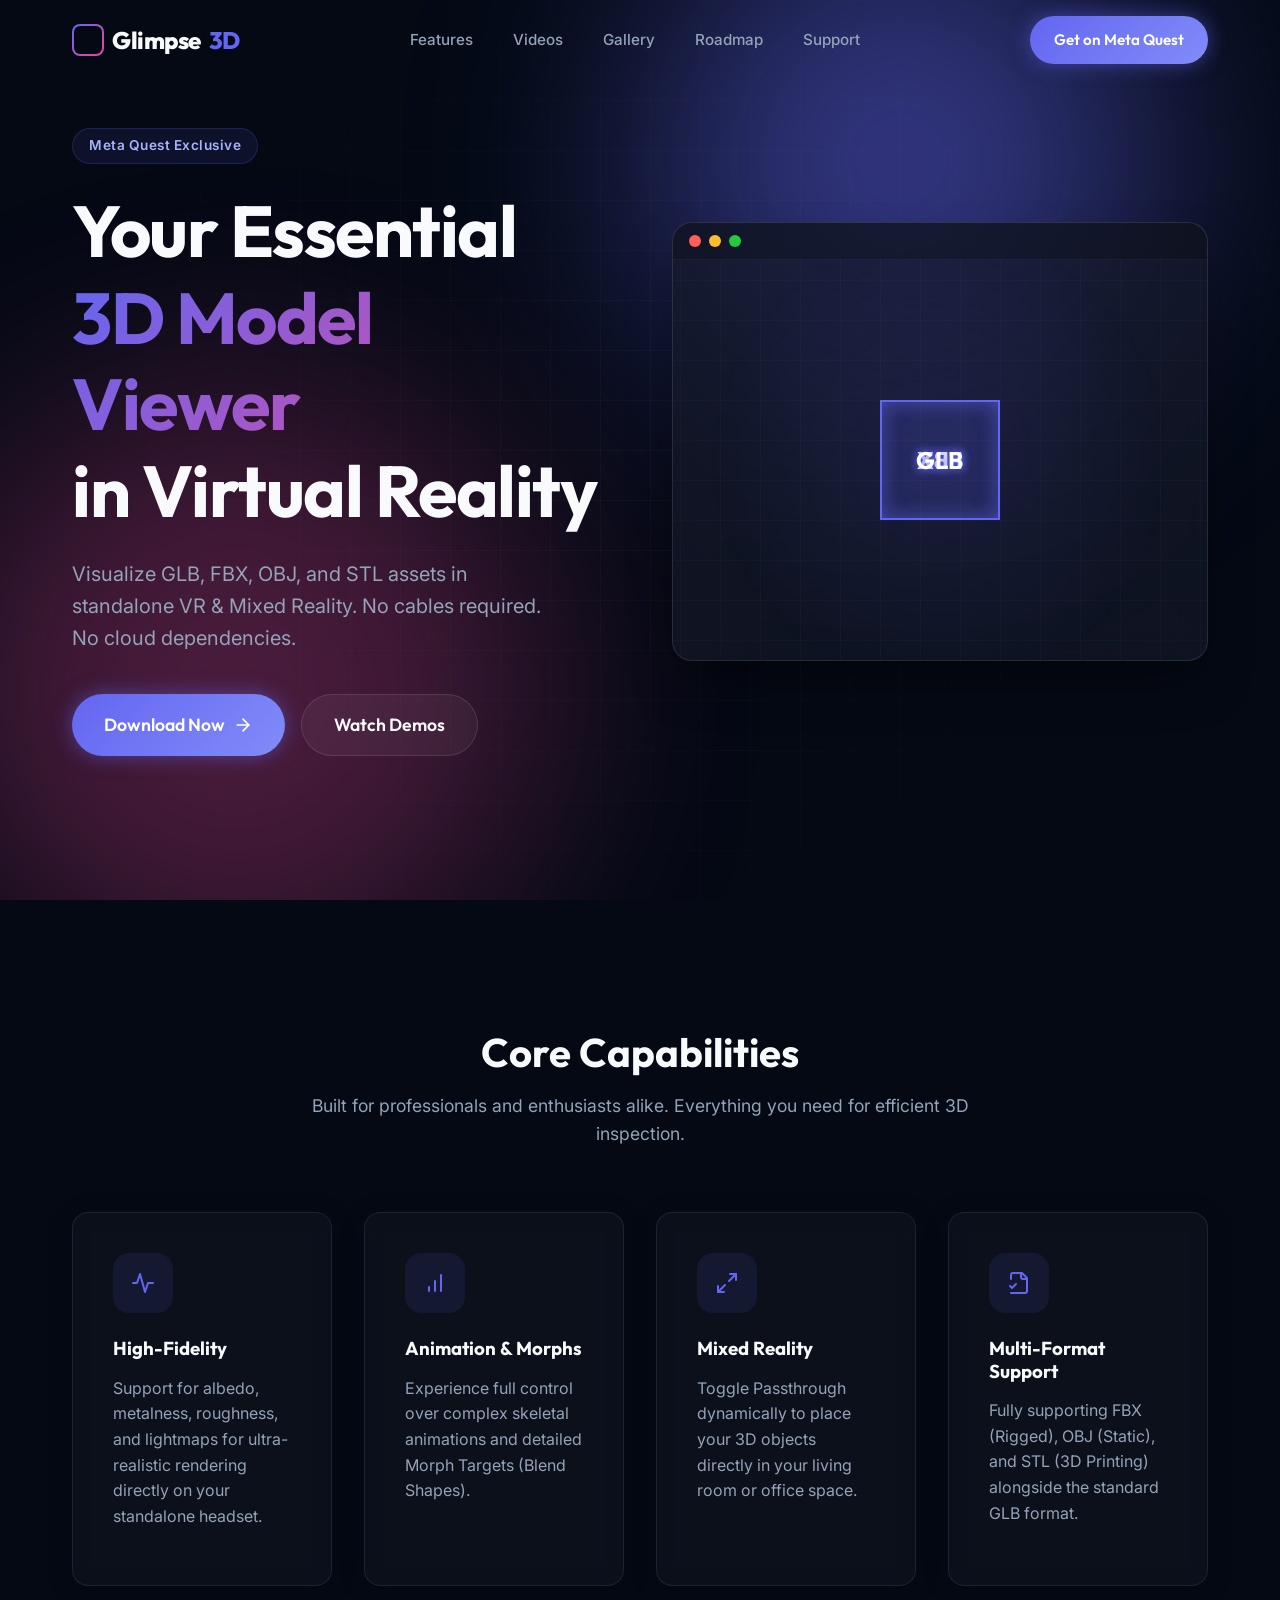
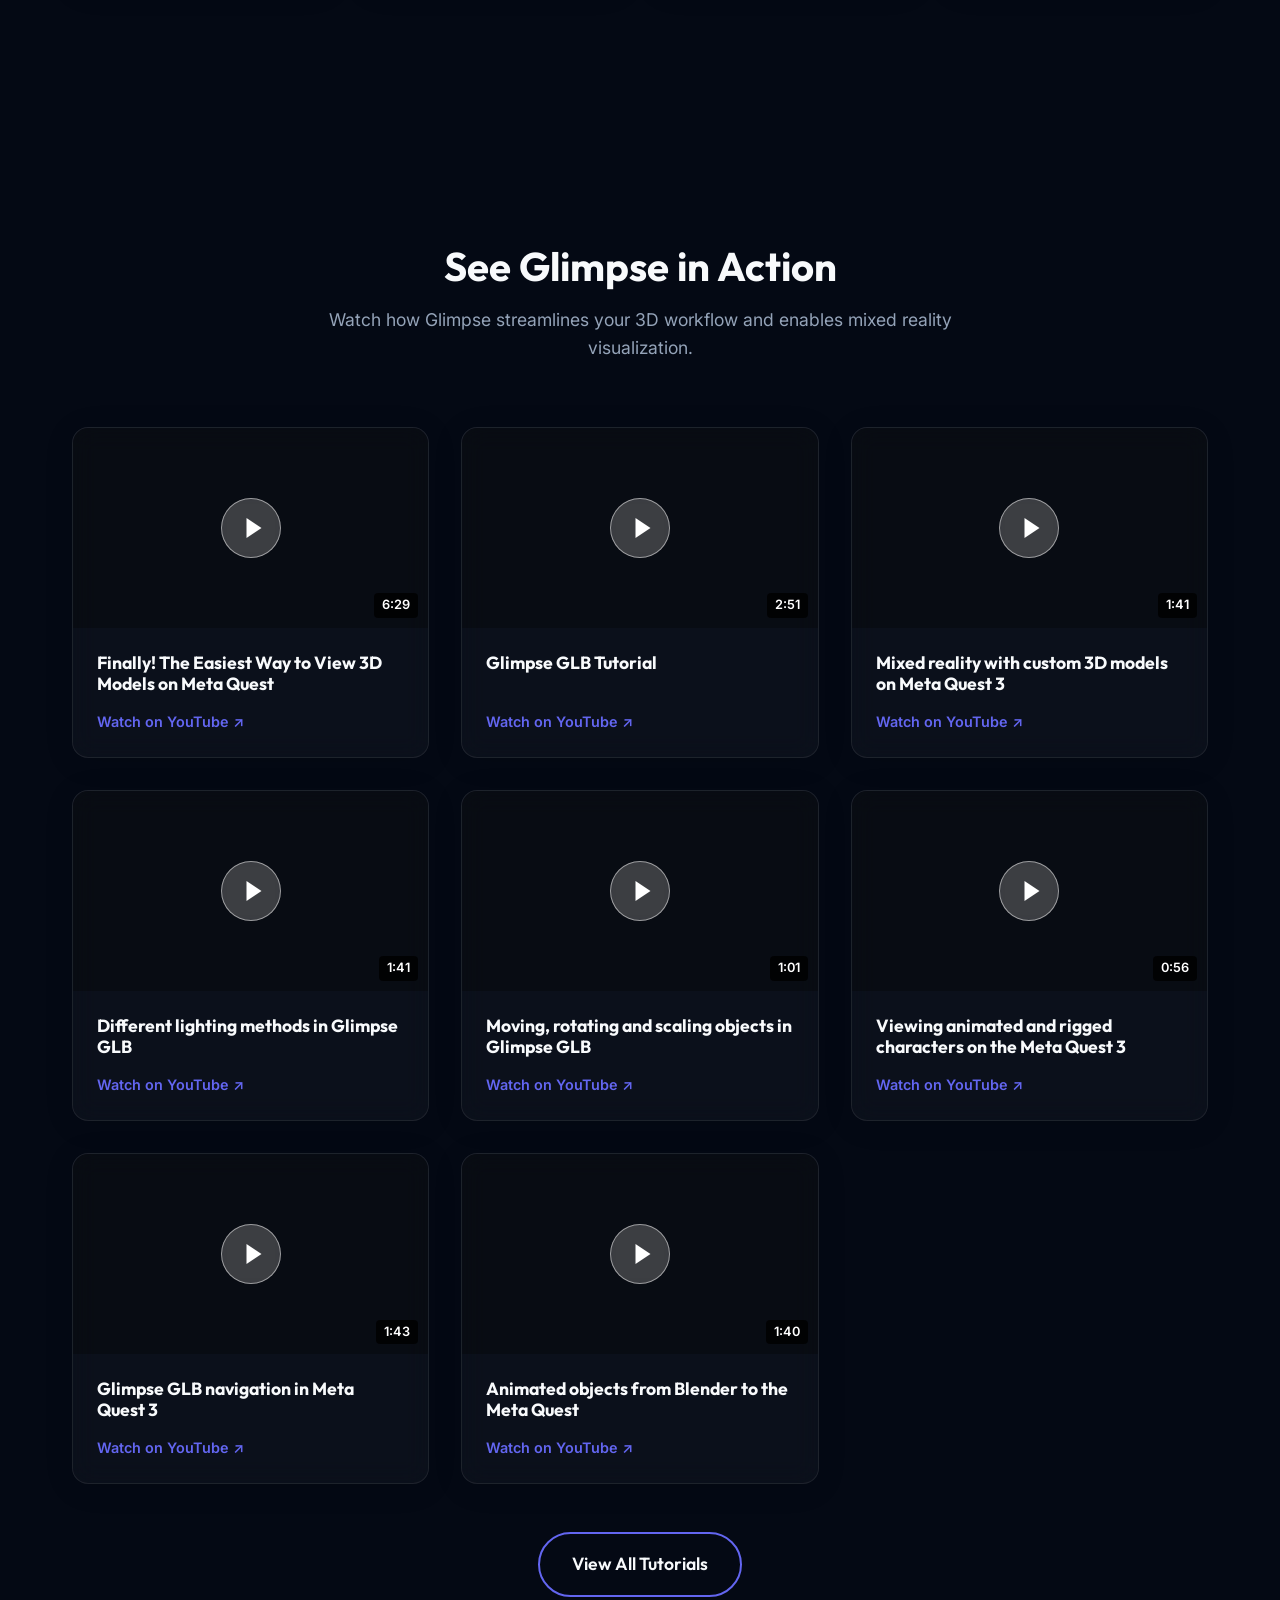
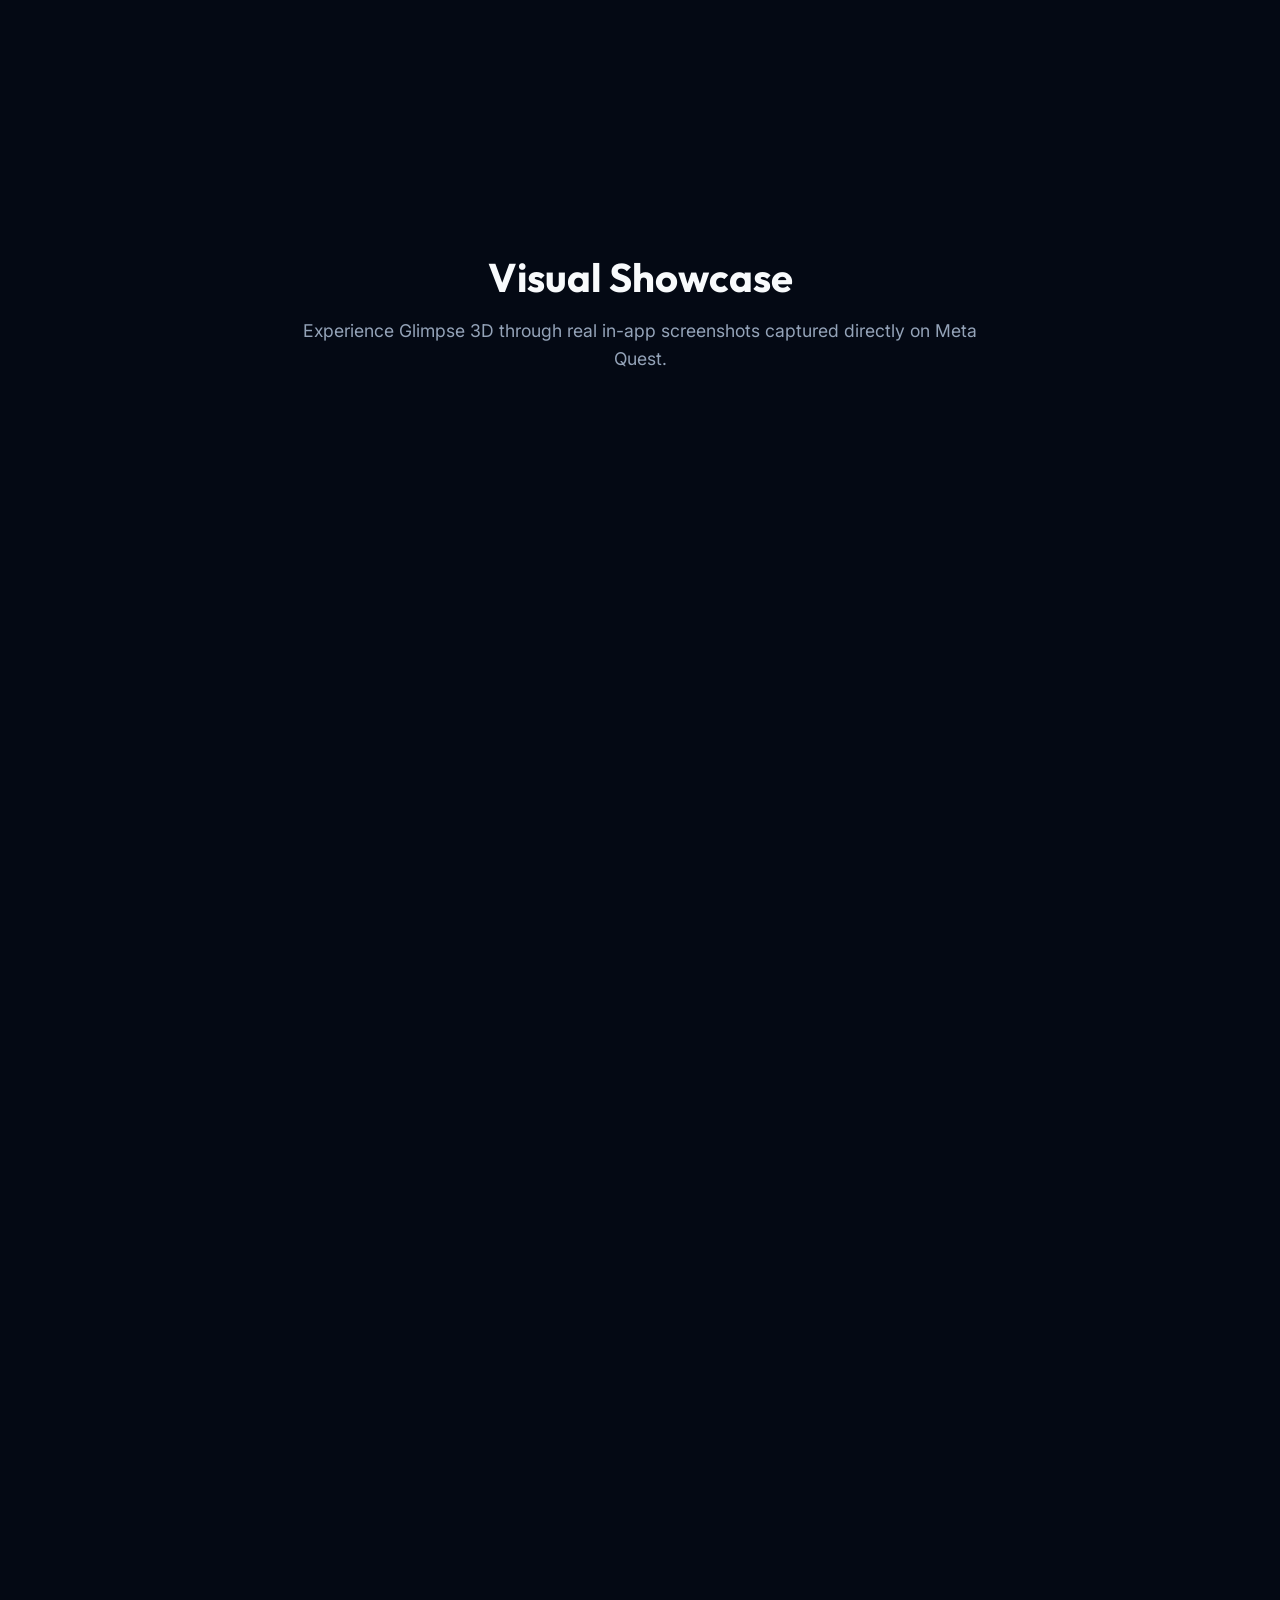
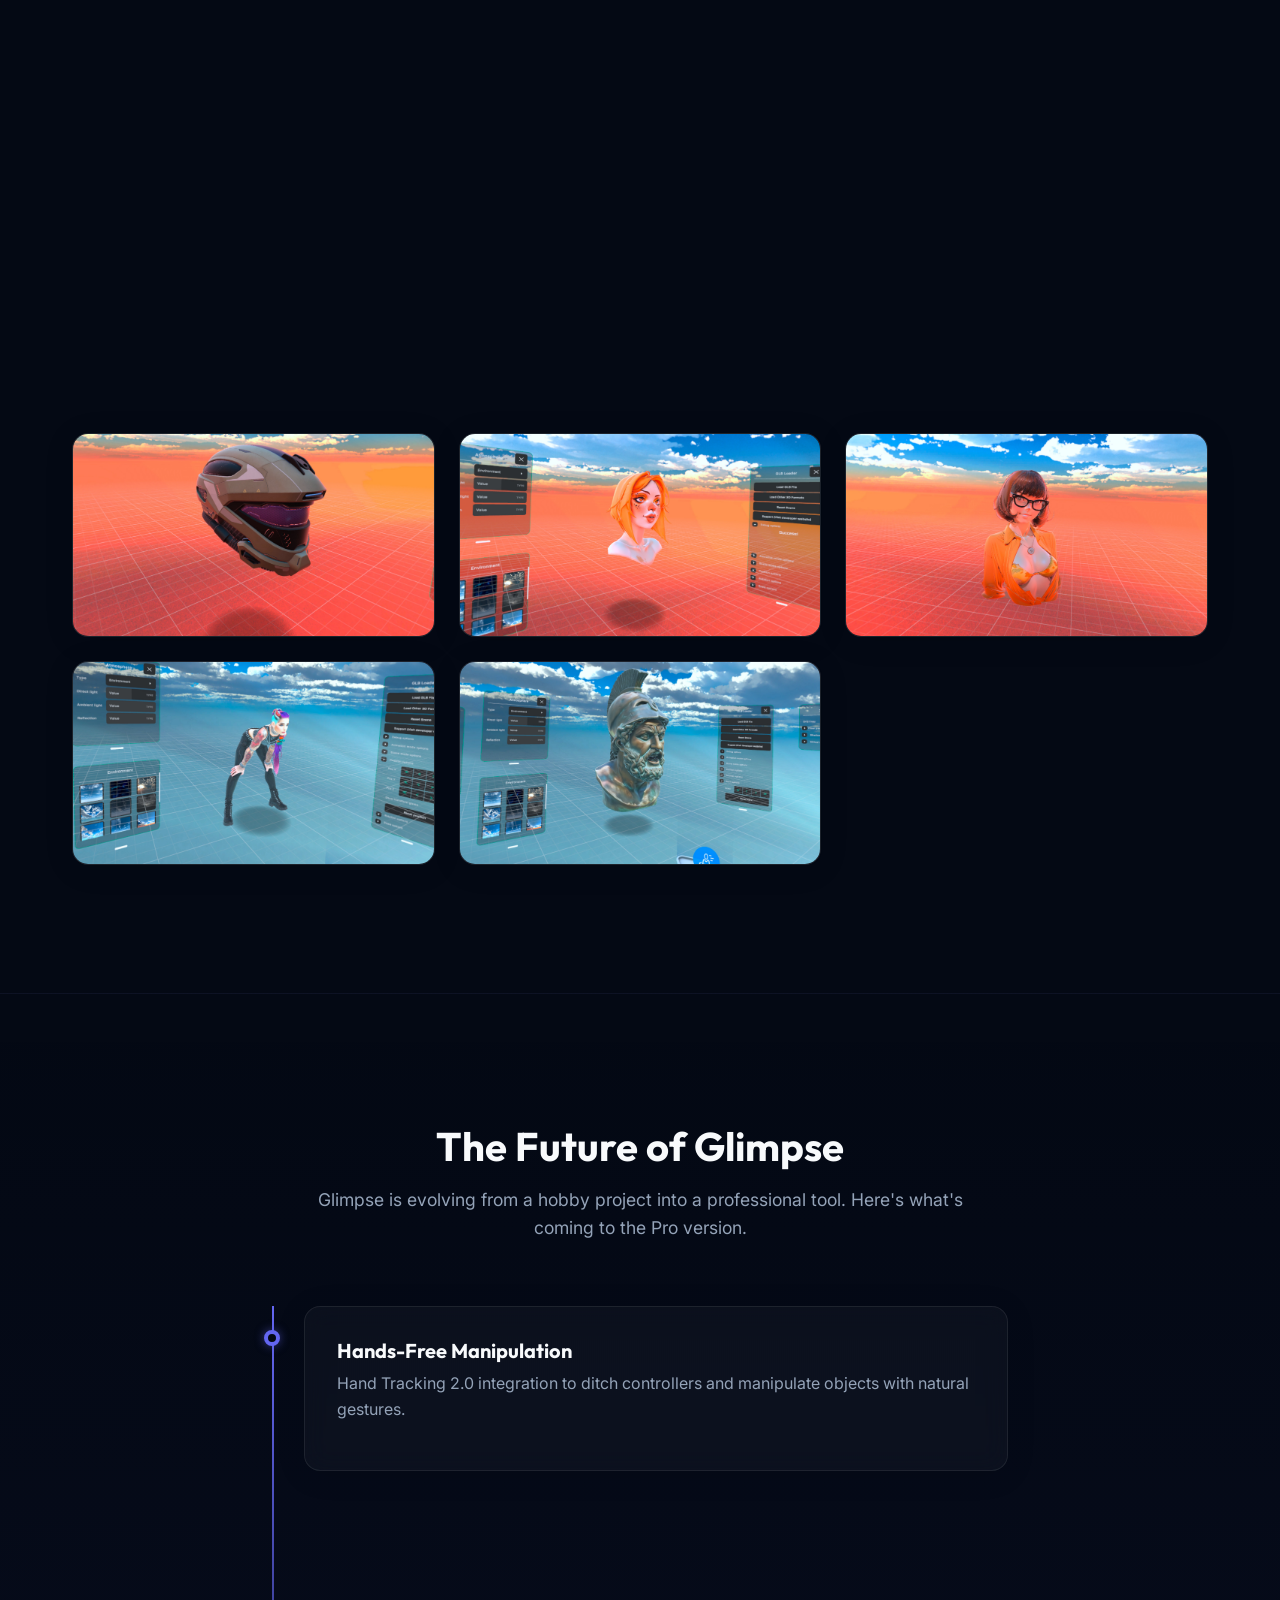
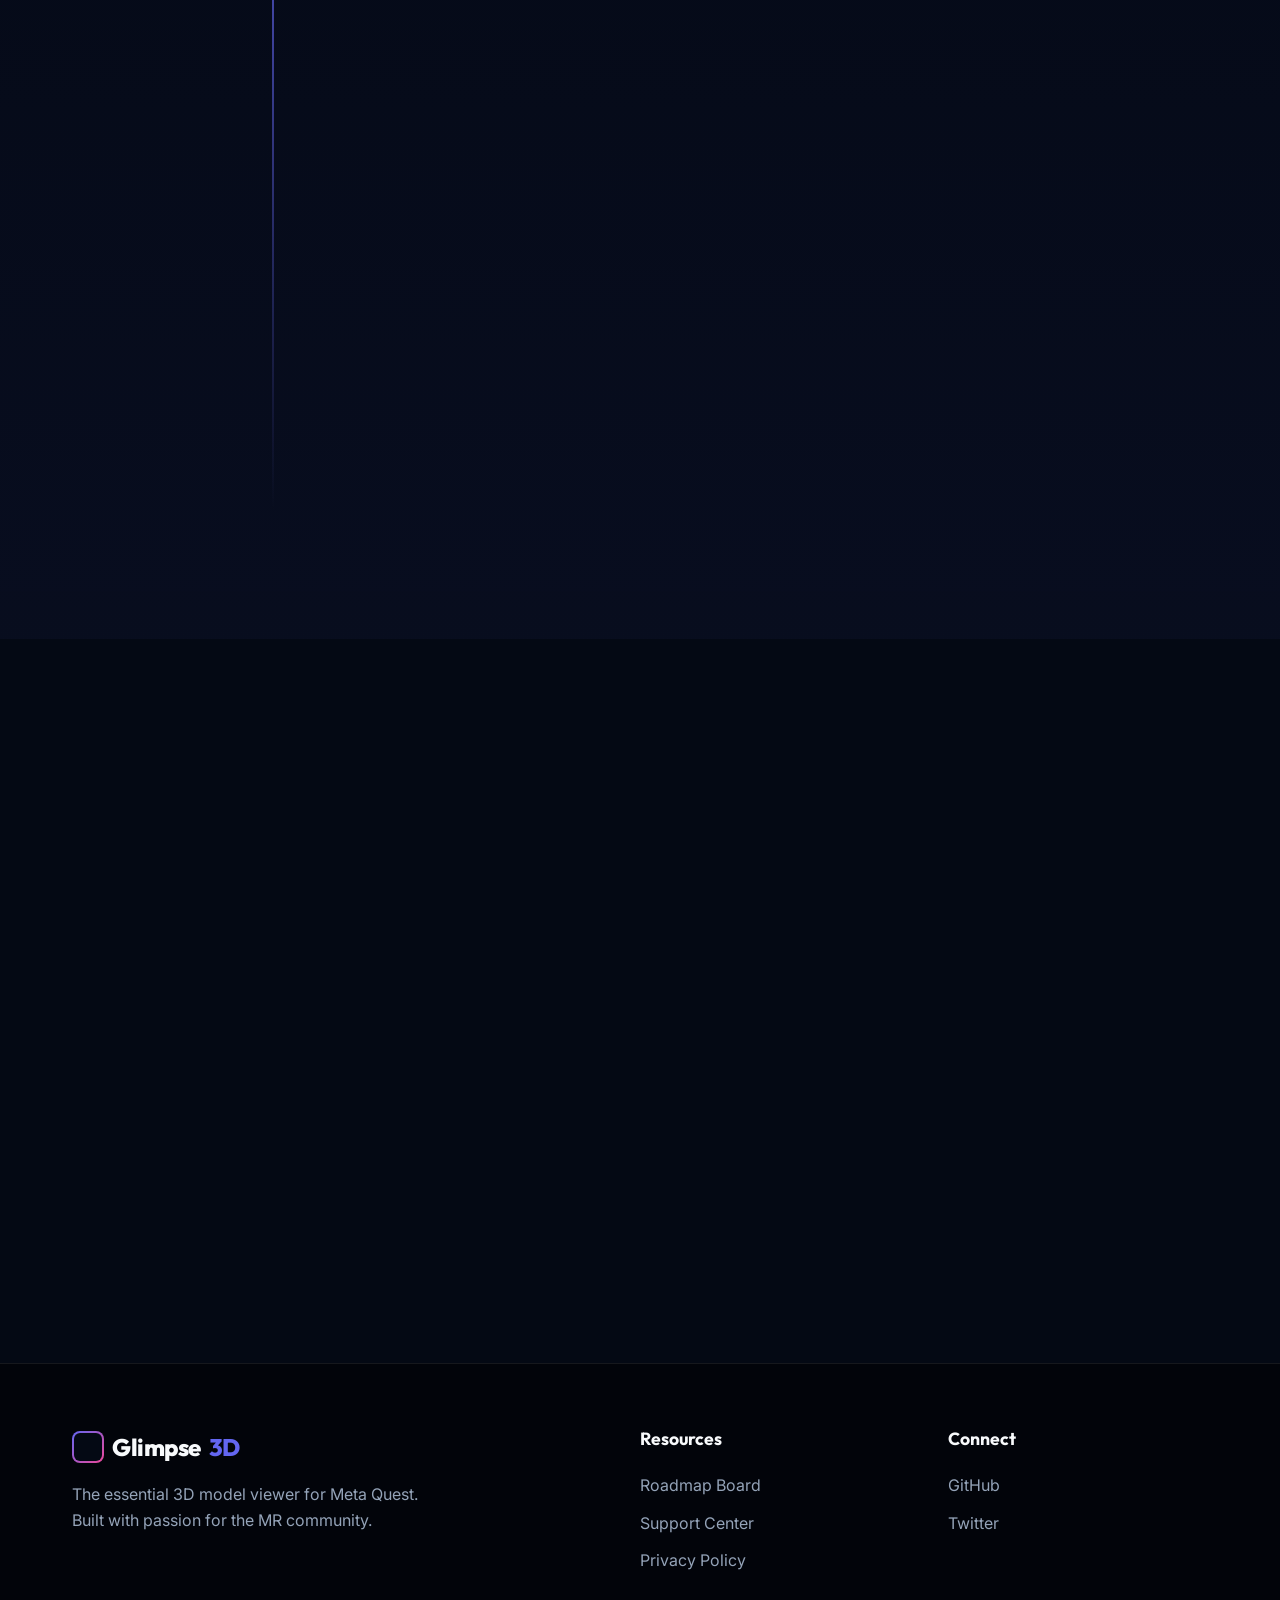
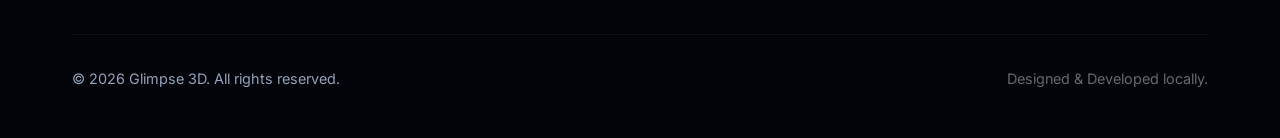
==== commit 31589b57: "Change greeting from 'Hello World' to 'Goodbye World'" ====
--- a/index.html
+++ b/index.html
@@ -1,6 +1,7 @@
 <!DOCTYPE html>
 <html lang="en">
 <head>
+    <meta name="google-site-verification" content="RhLmaU_P08wY4AKnQX7R-oVHyxd0PD5qjVI_t1P055w" />
     <meta charset="UTF-8">
     <meta name="viewport" content="width=device-width, initial-scale=1.0">
     <title>Glimpse 3D | Meta Quest Model Viewer</title>
